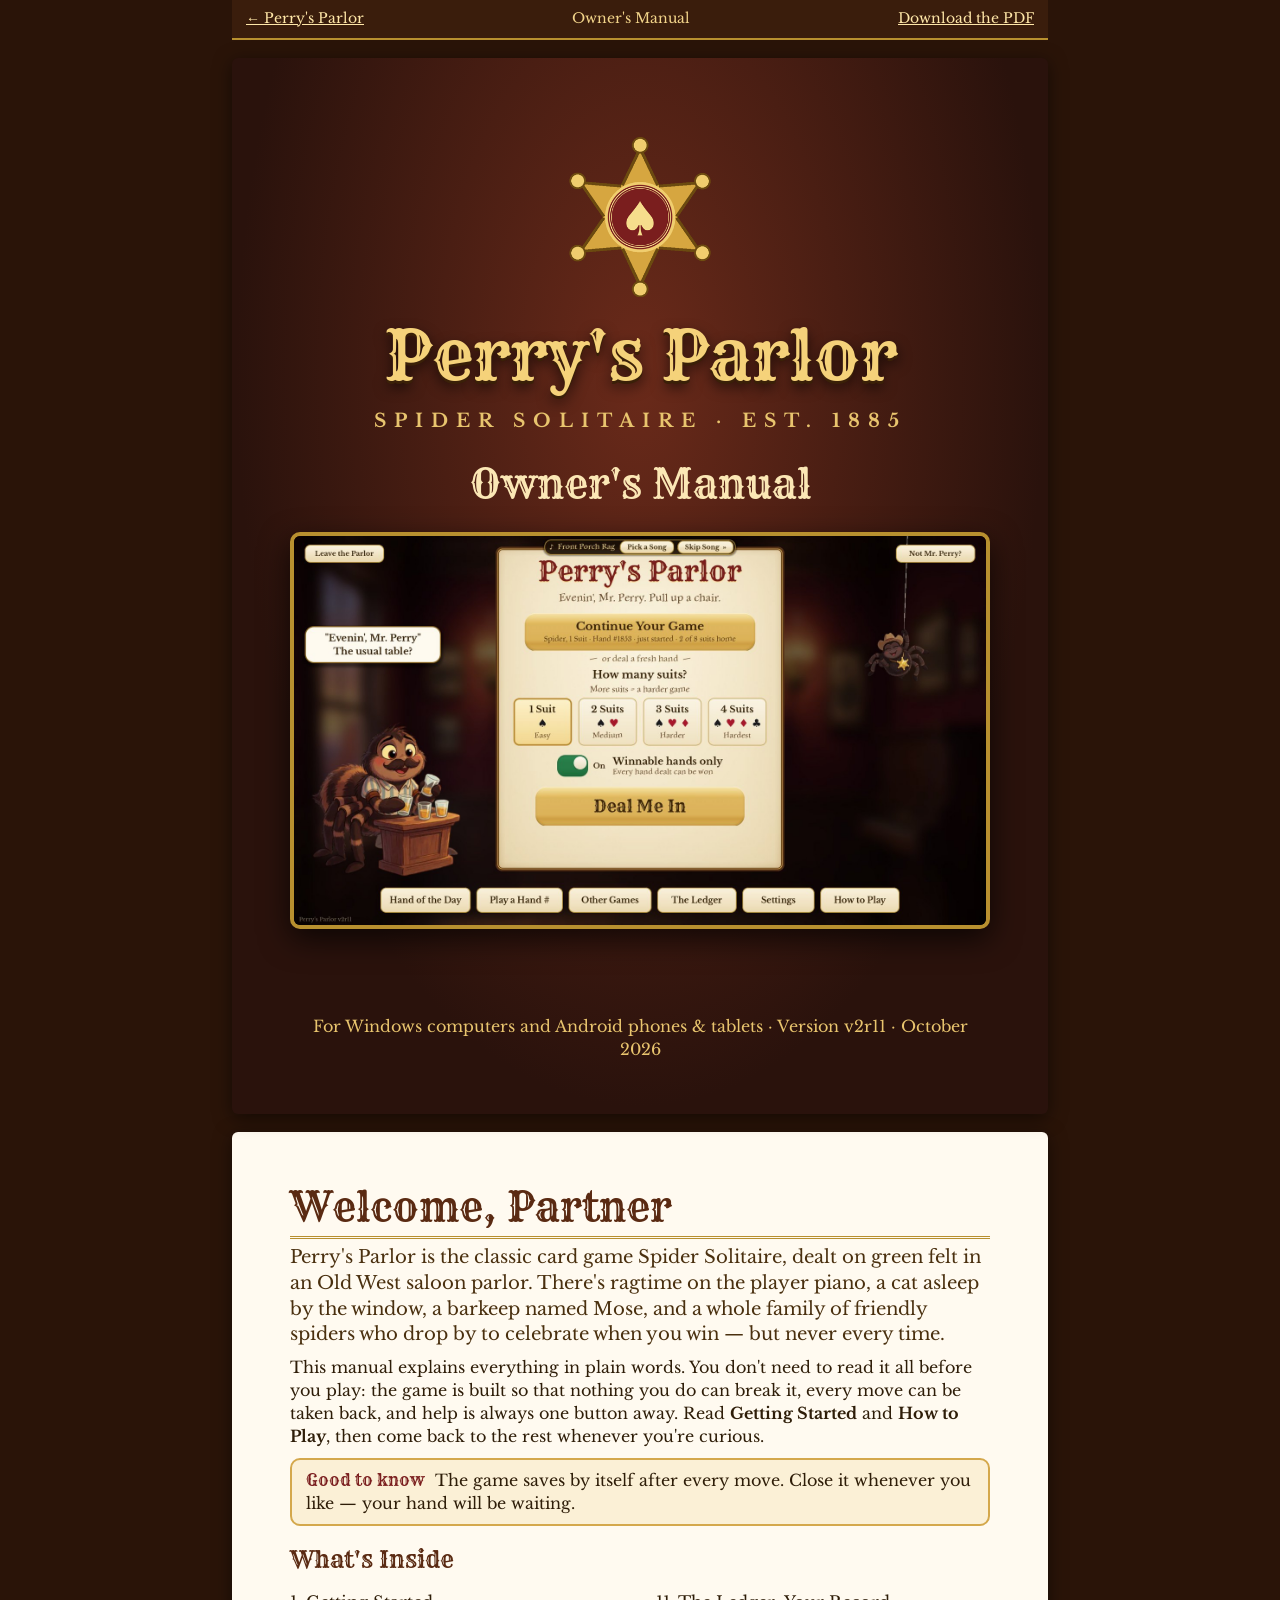
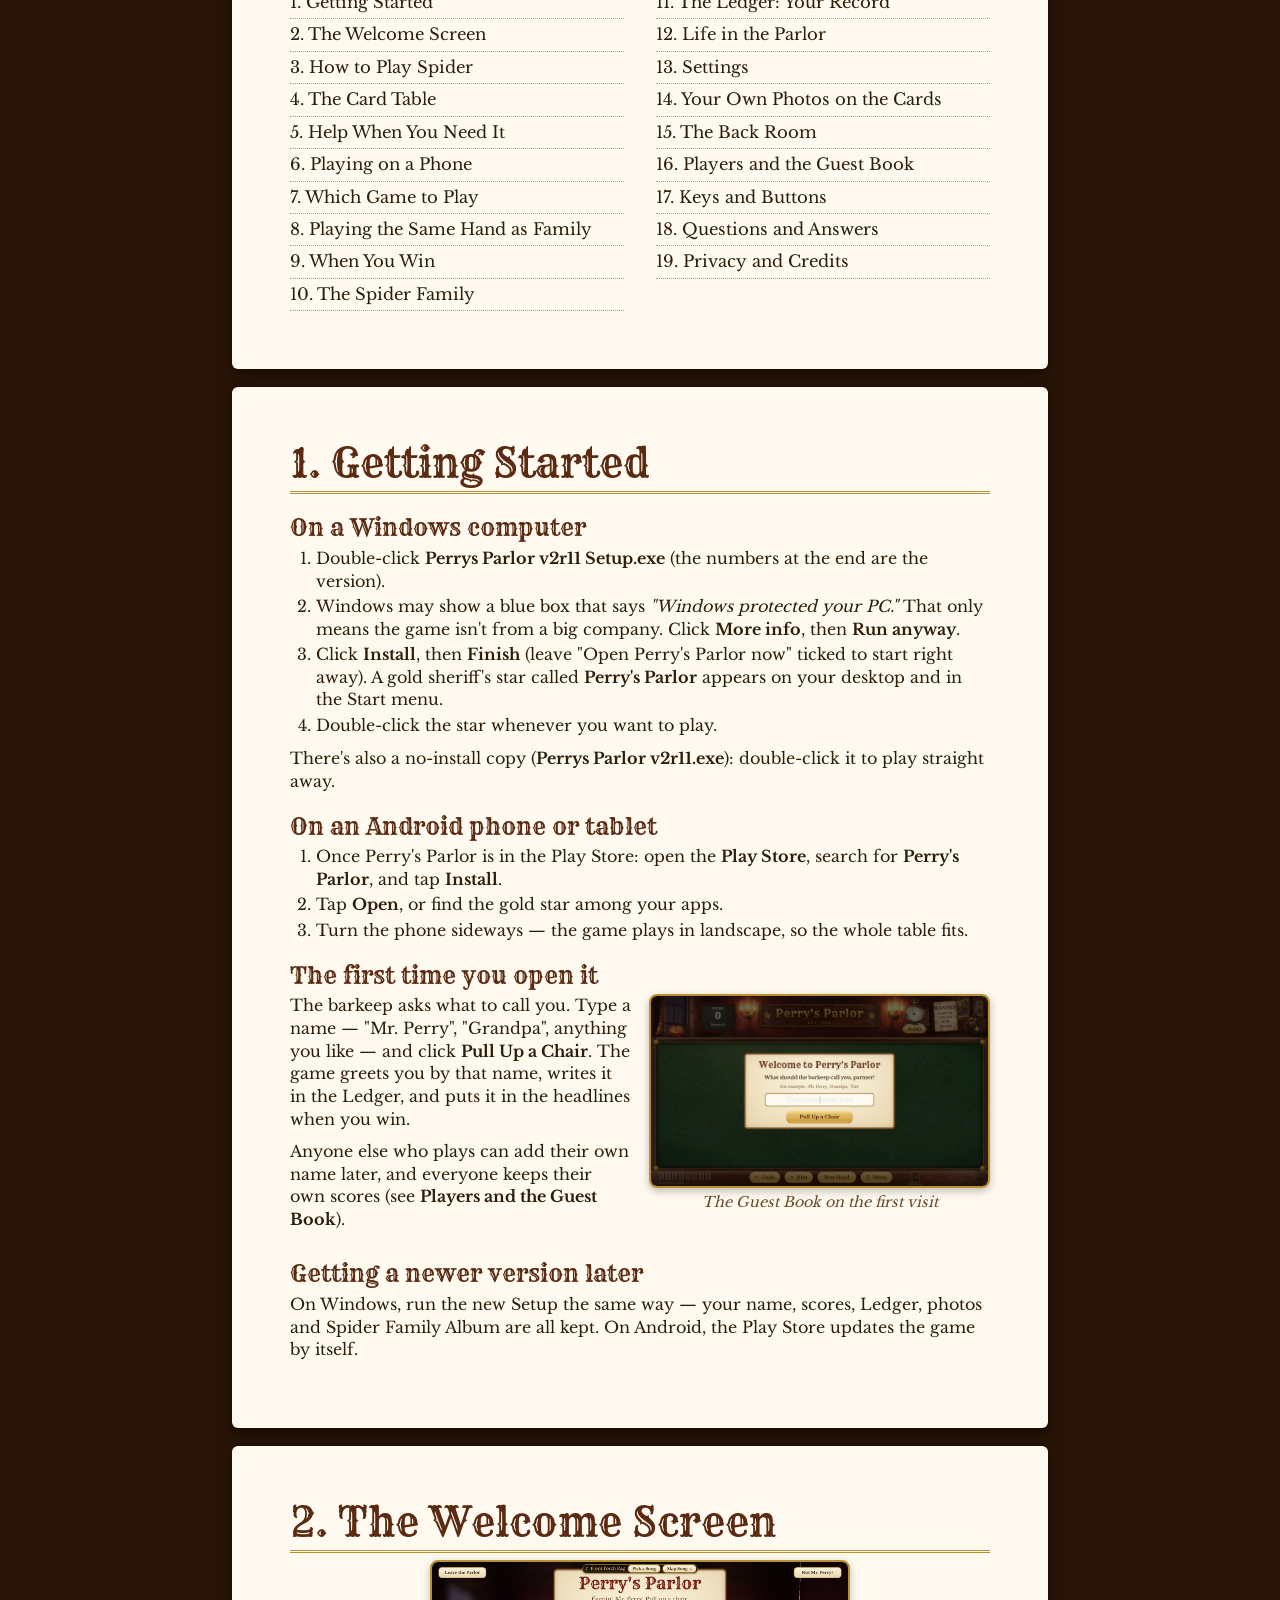
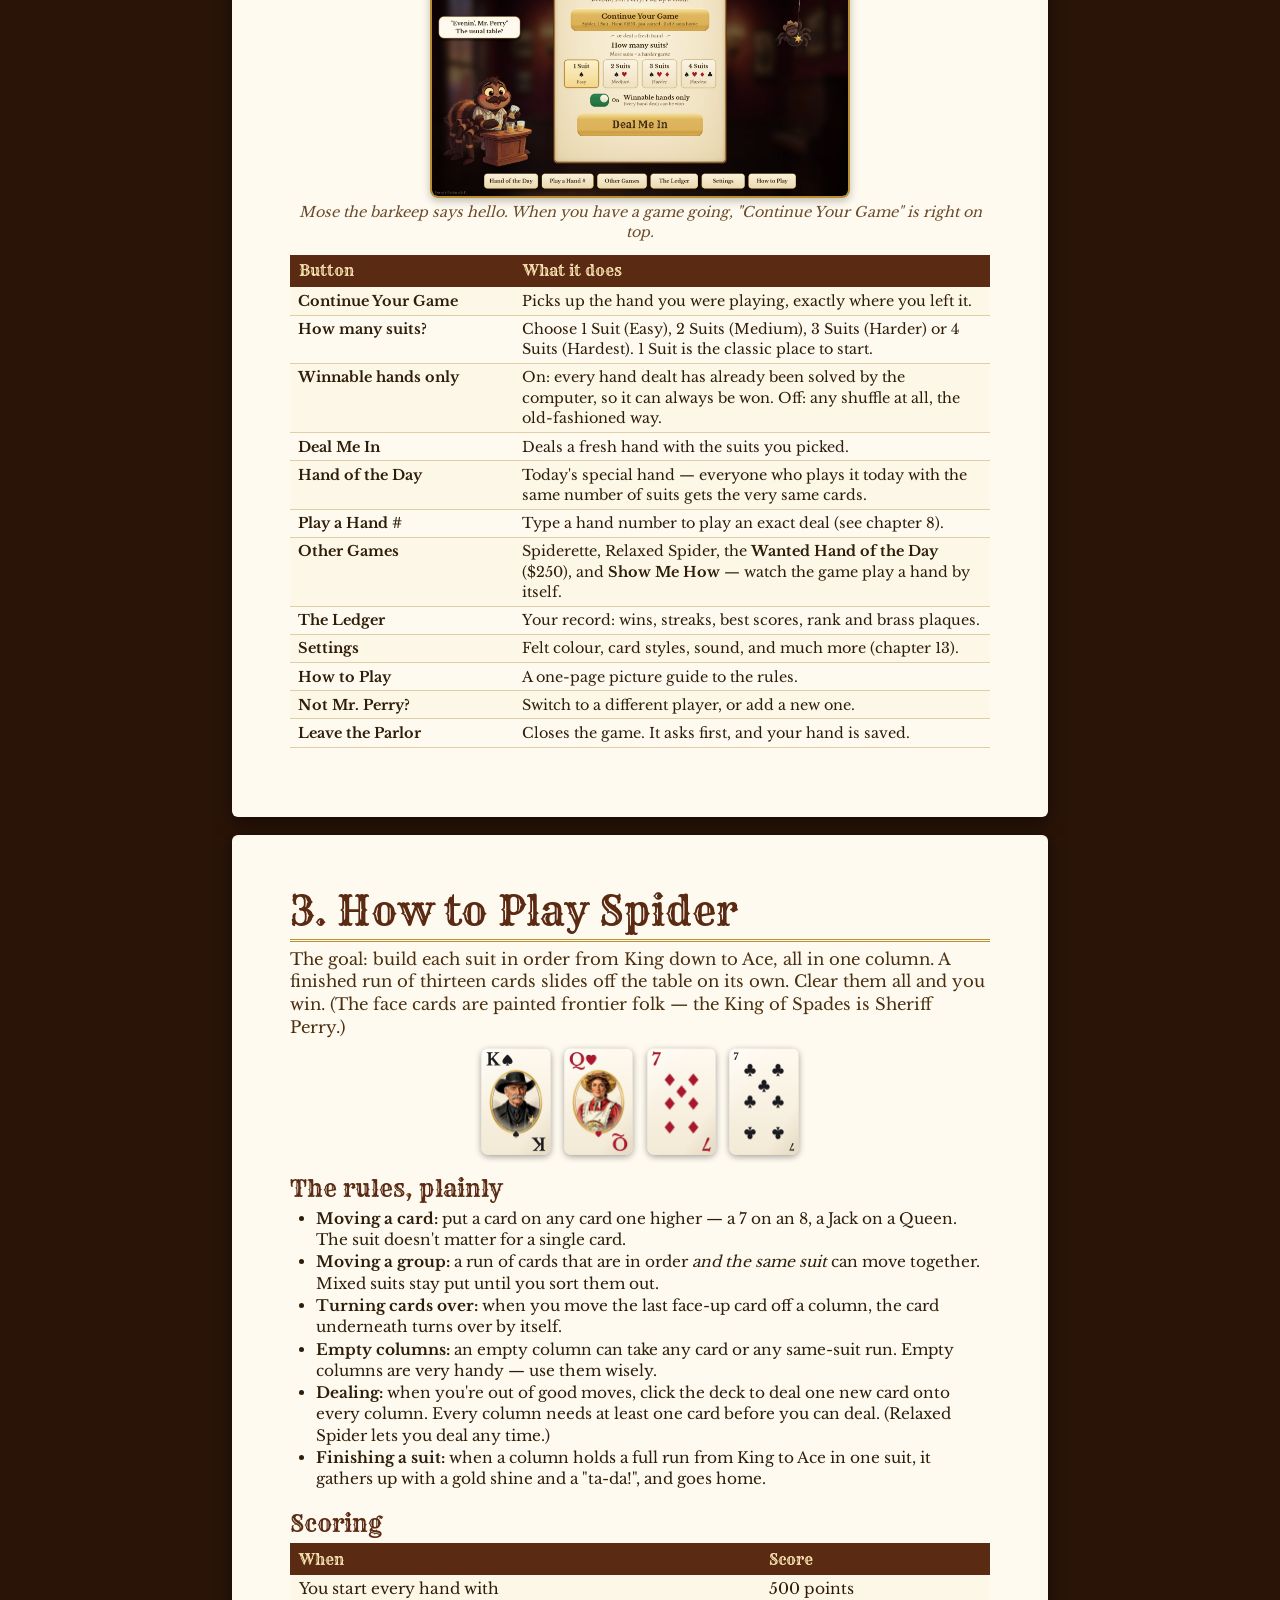
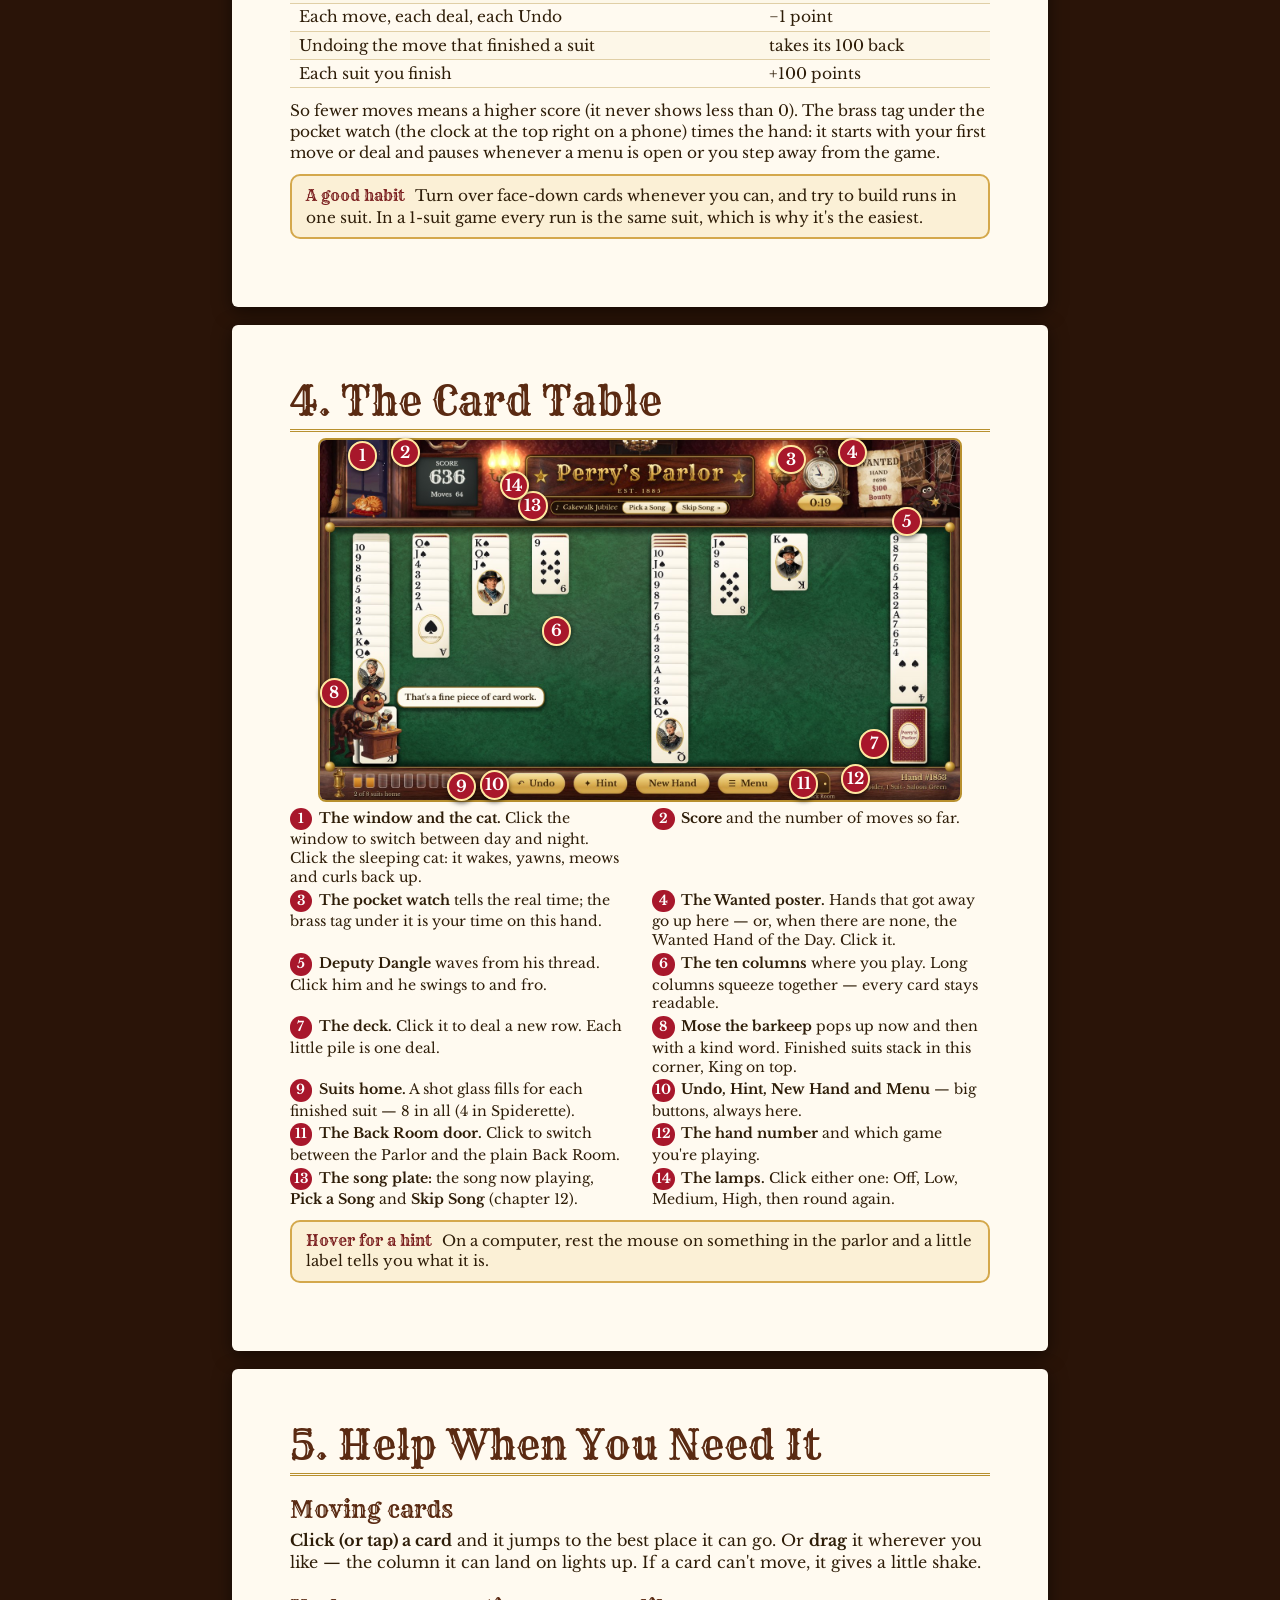
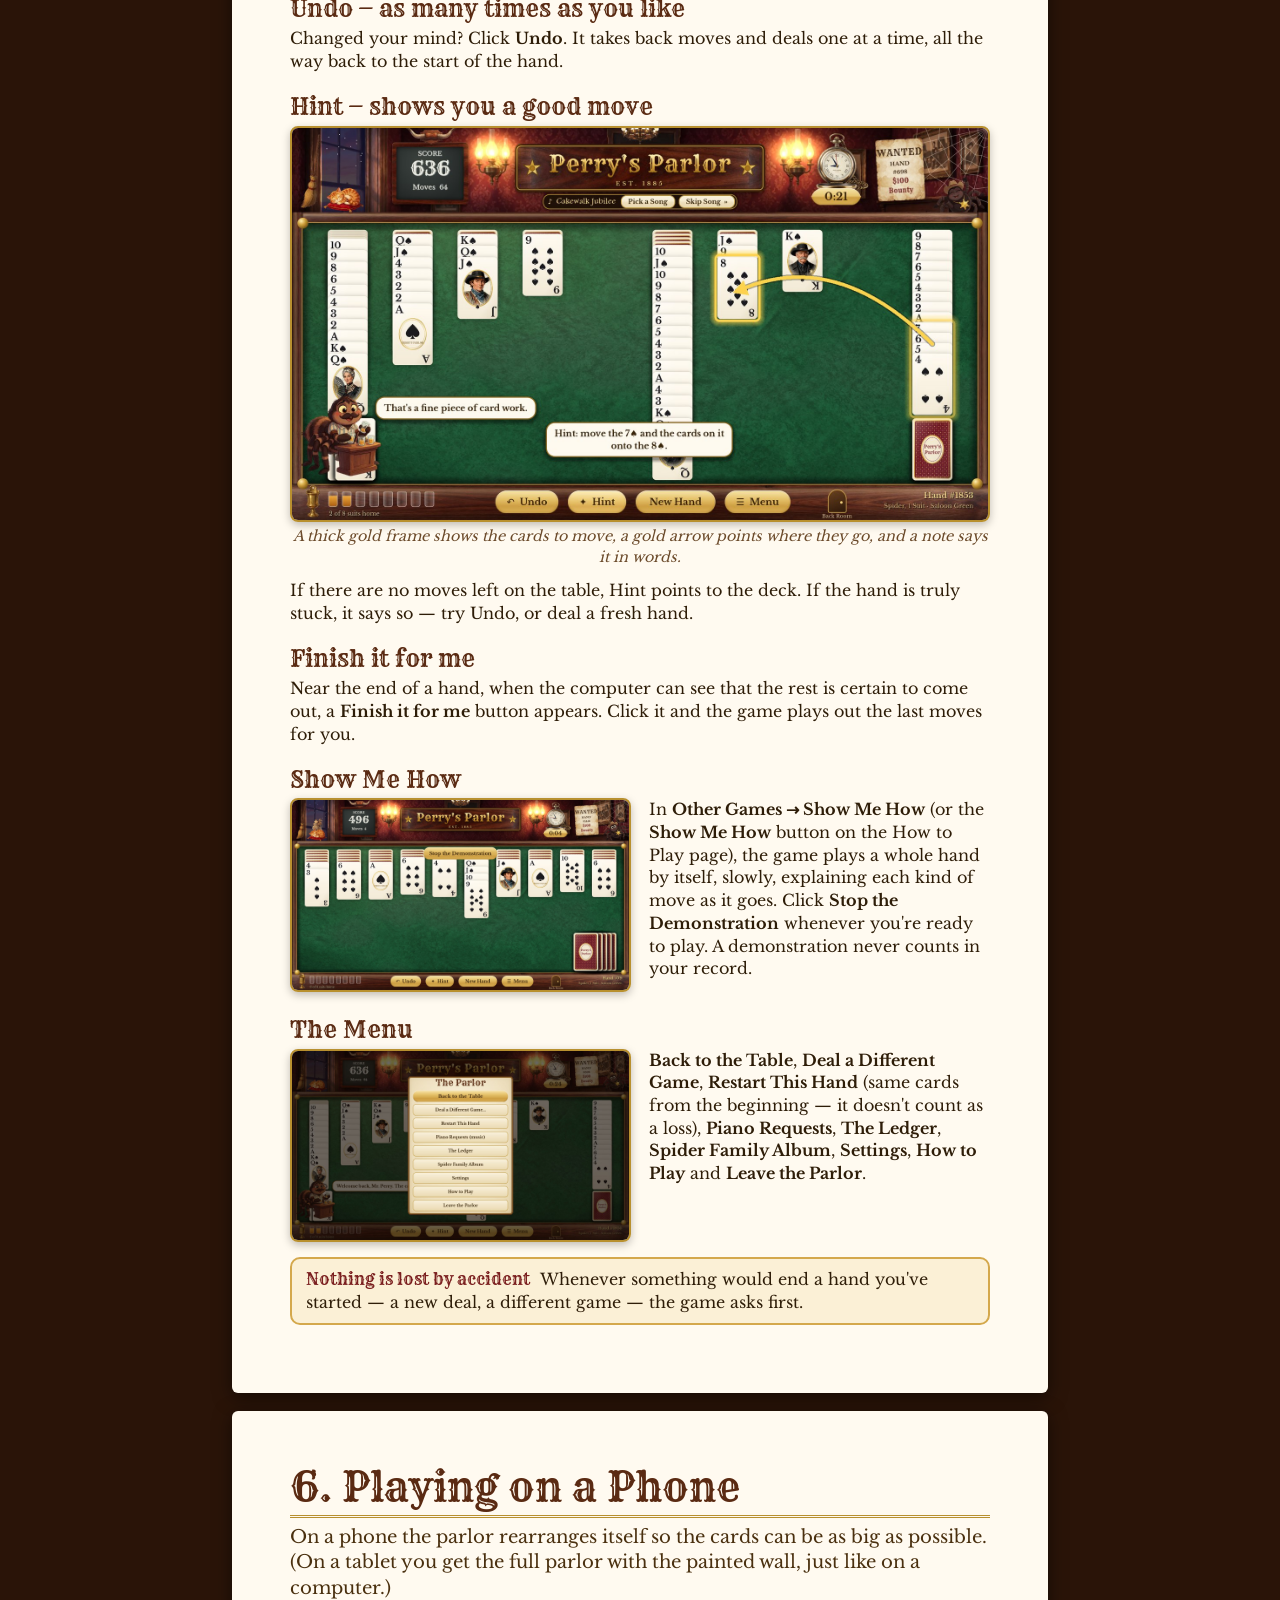
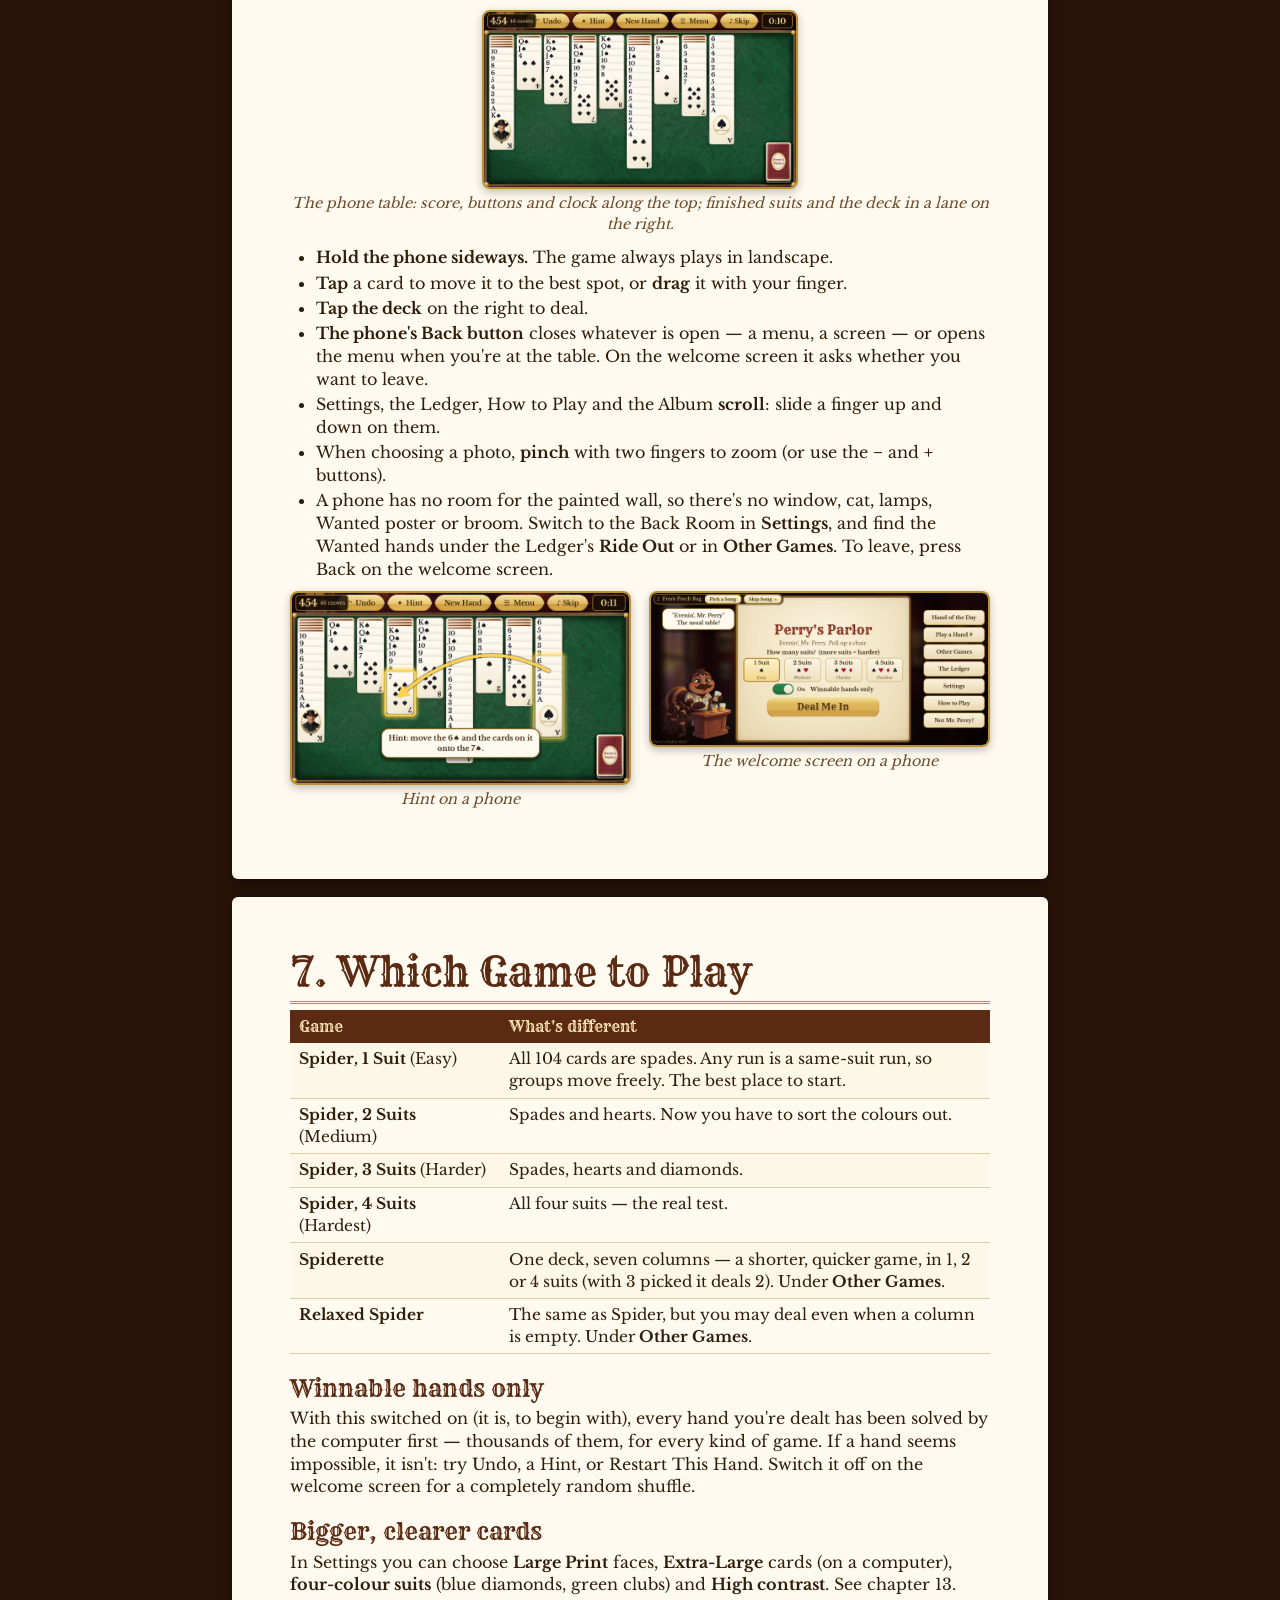
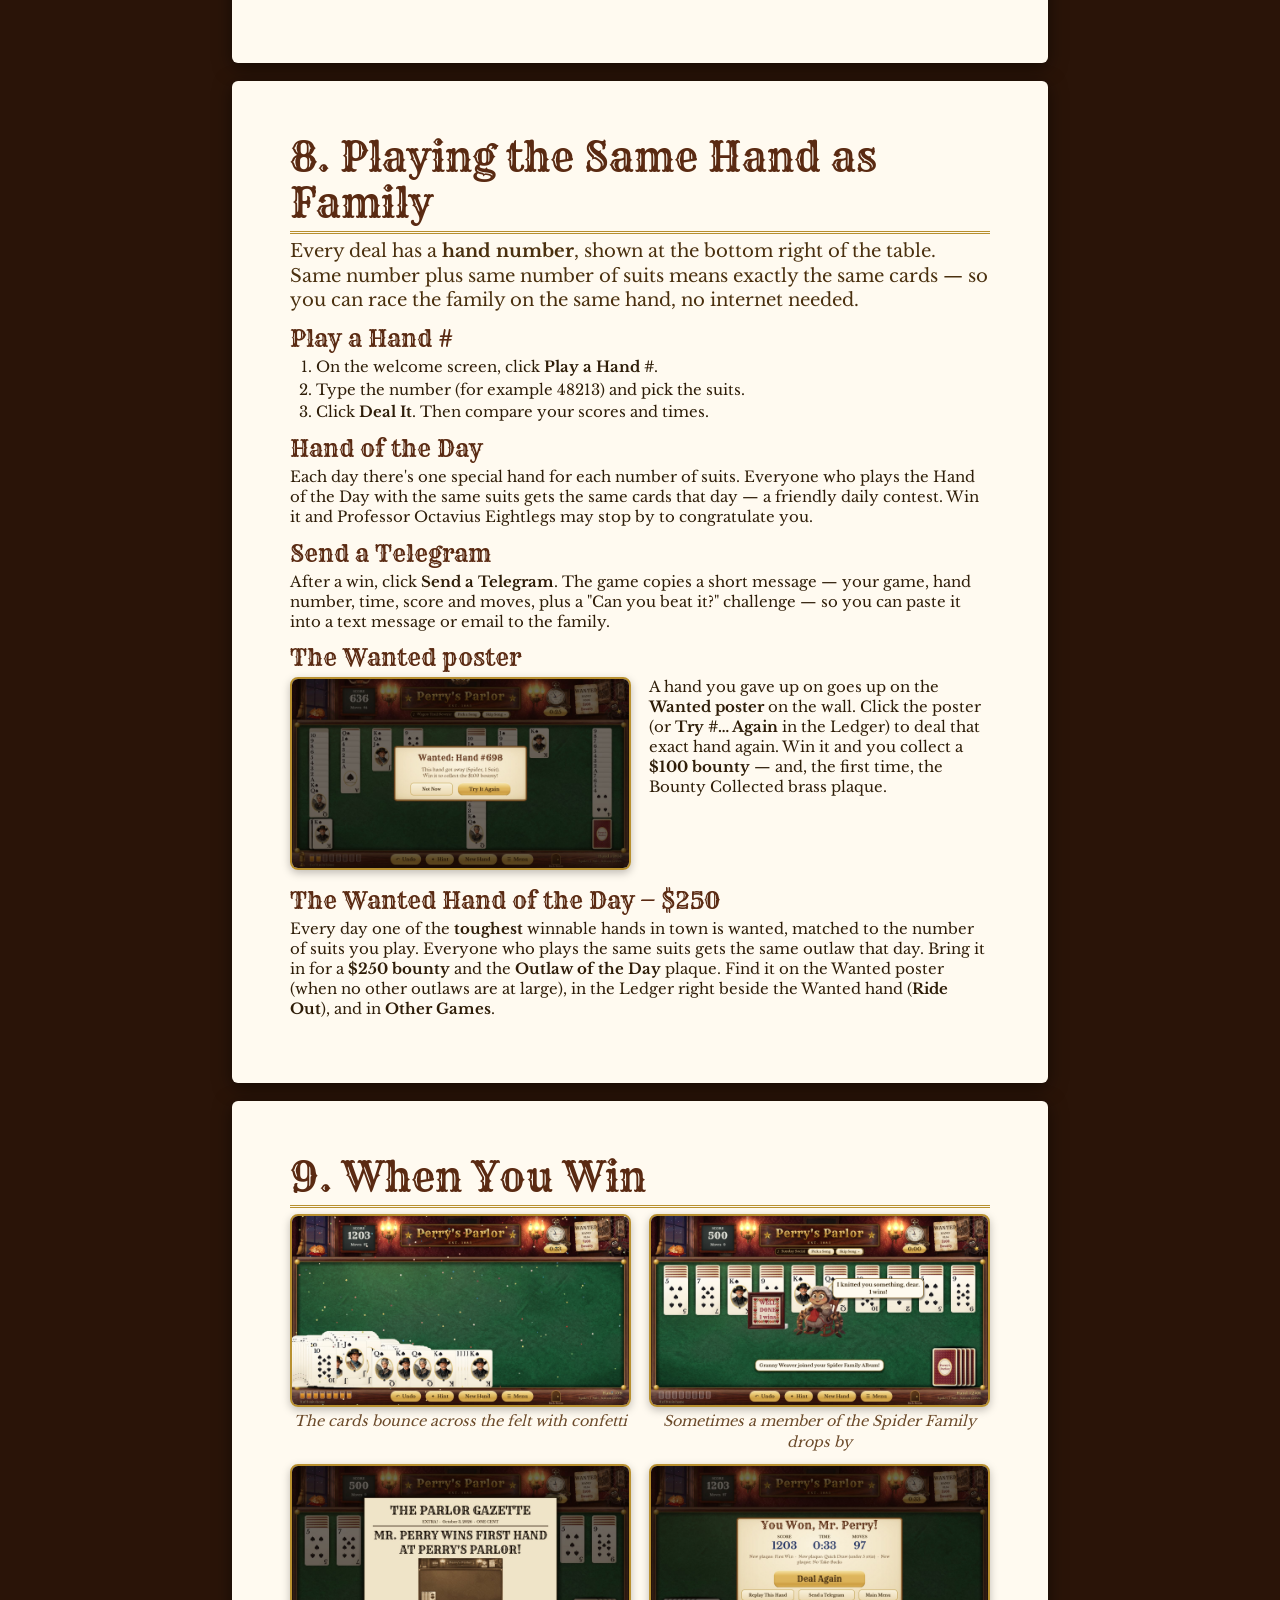
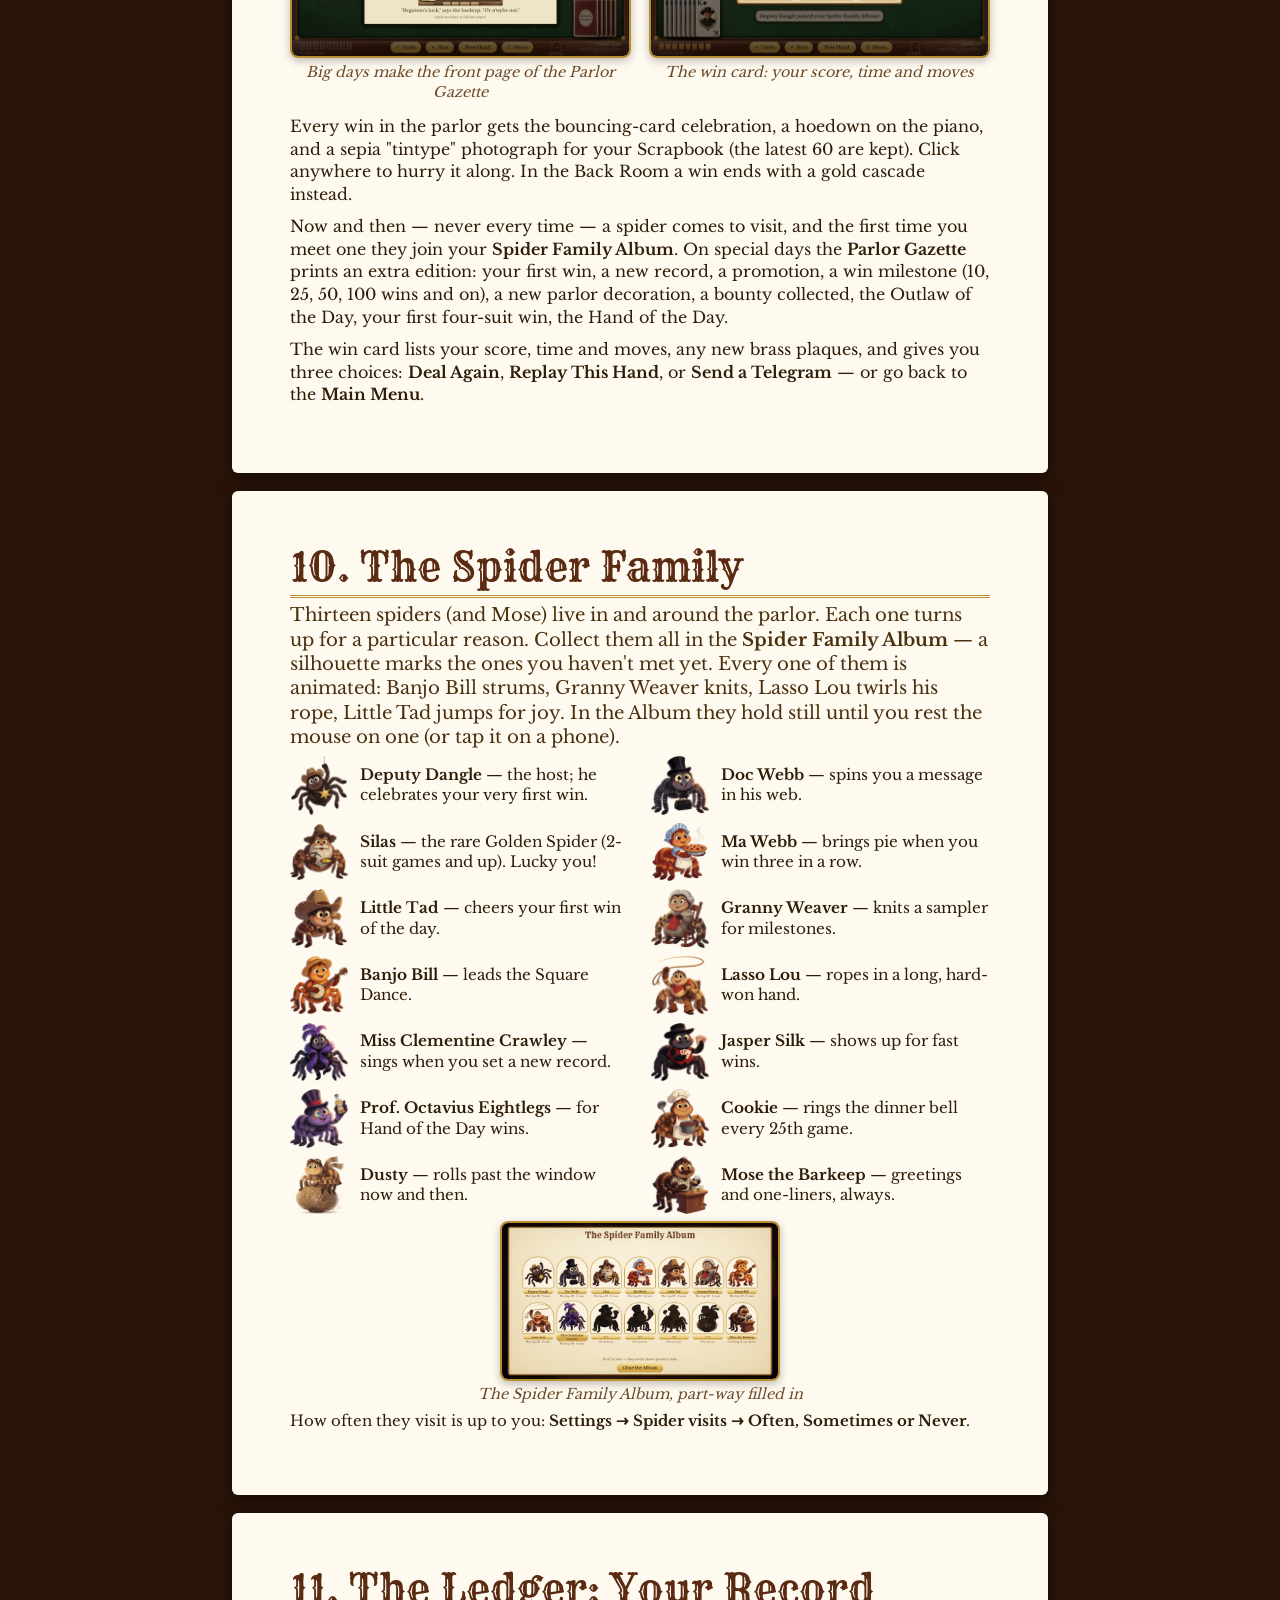
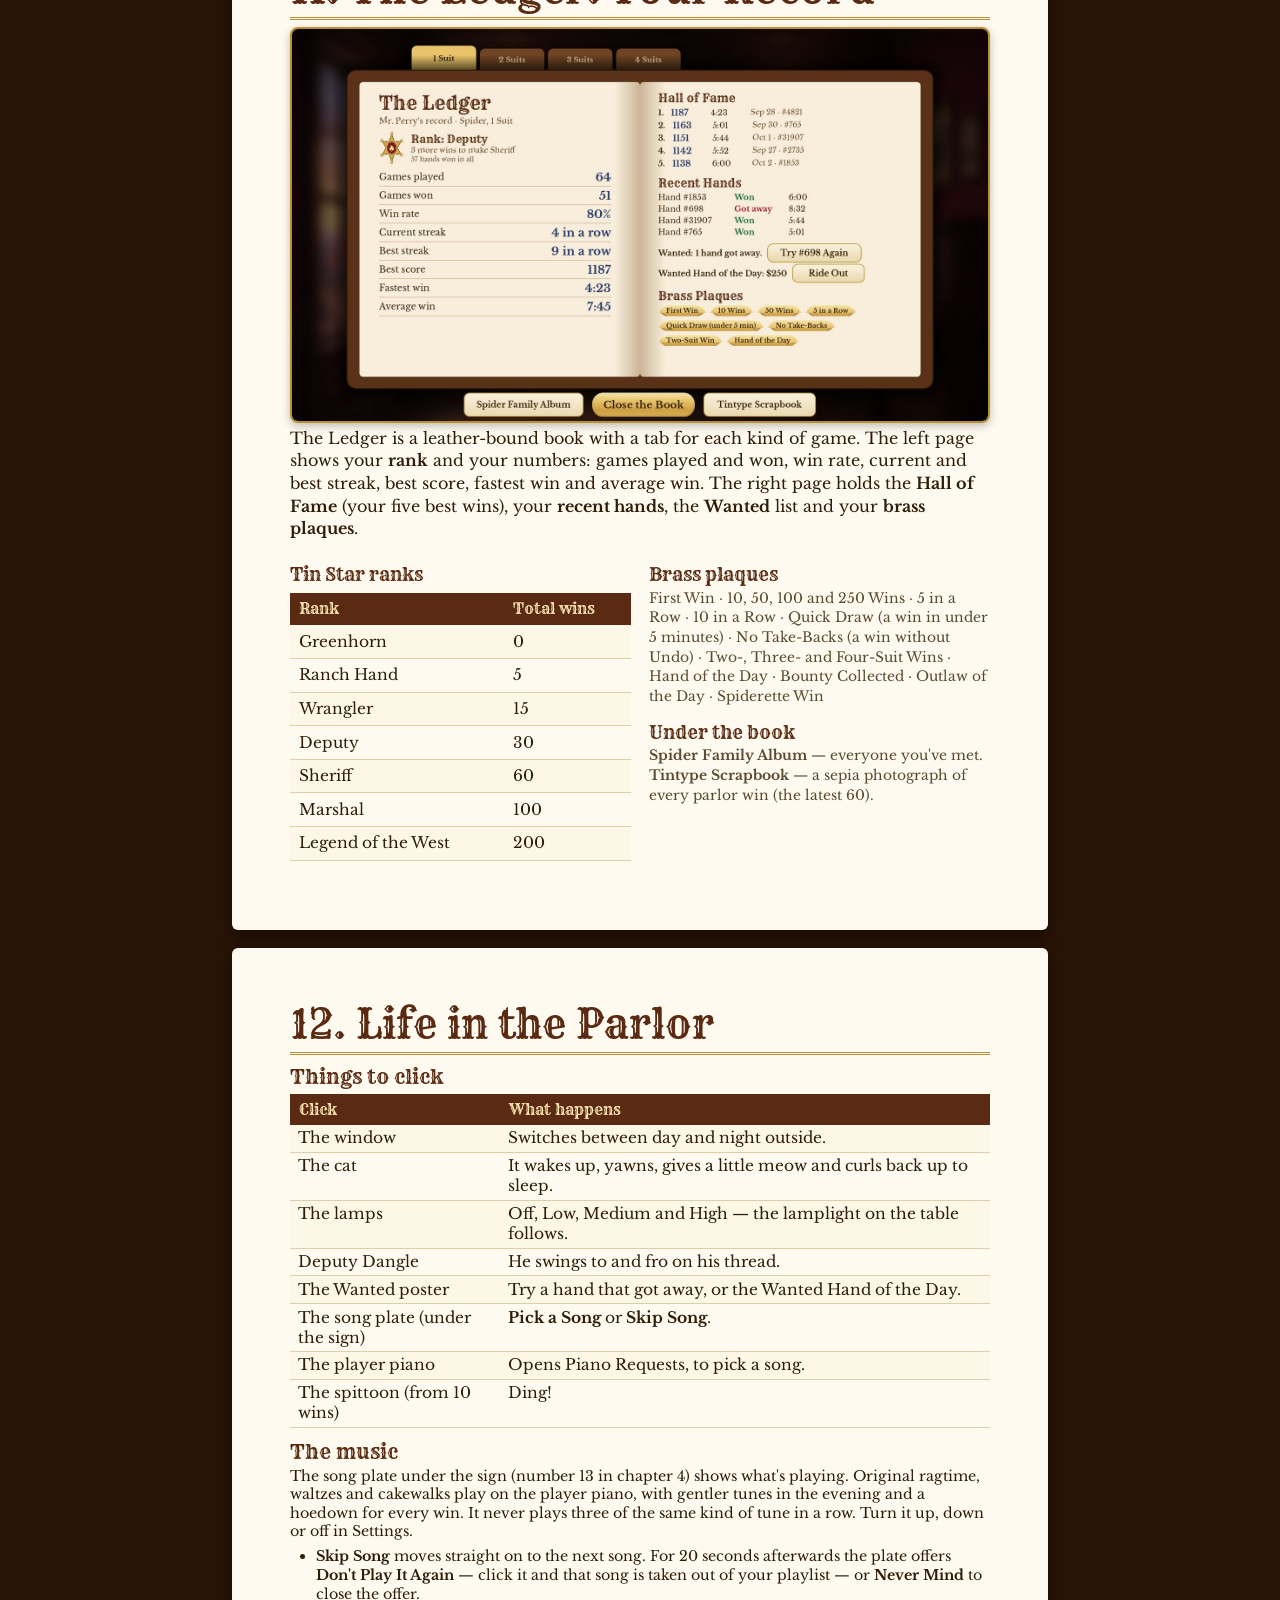
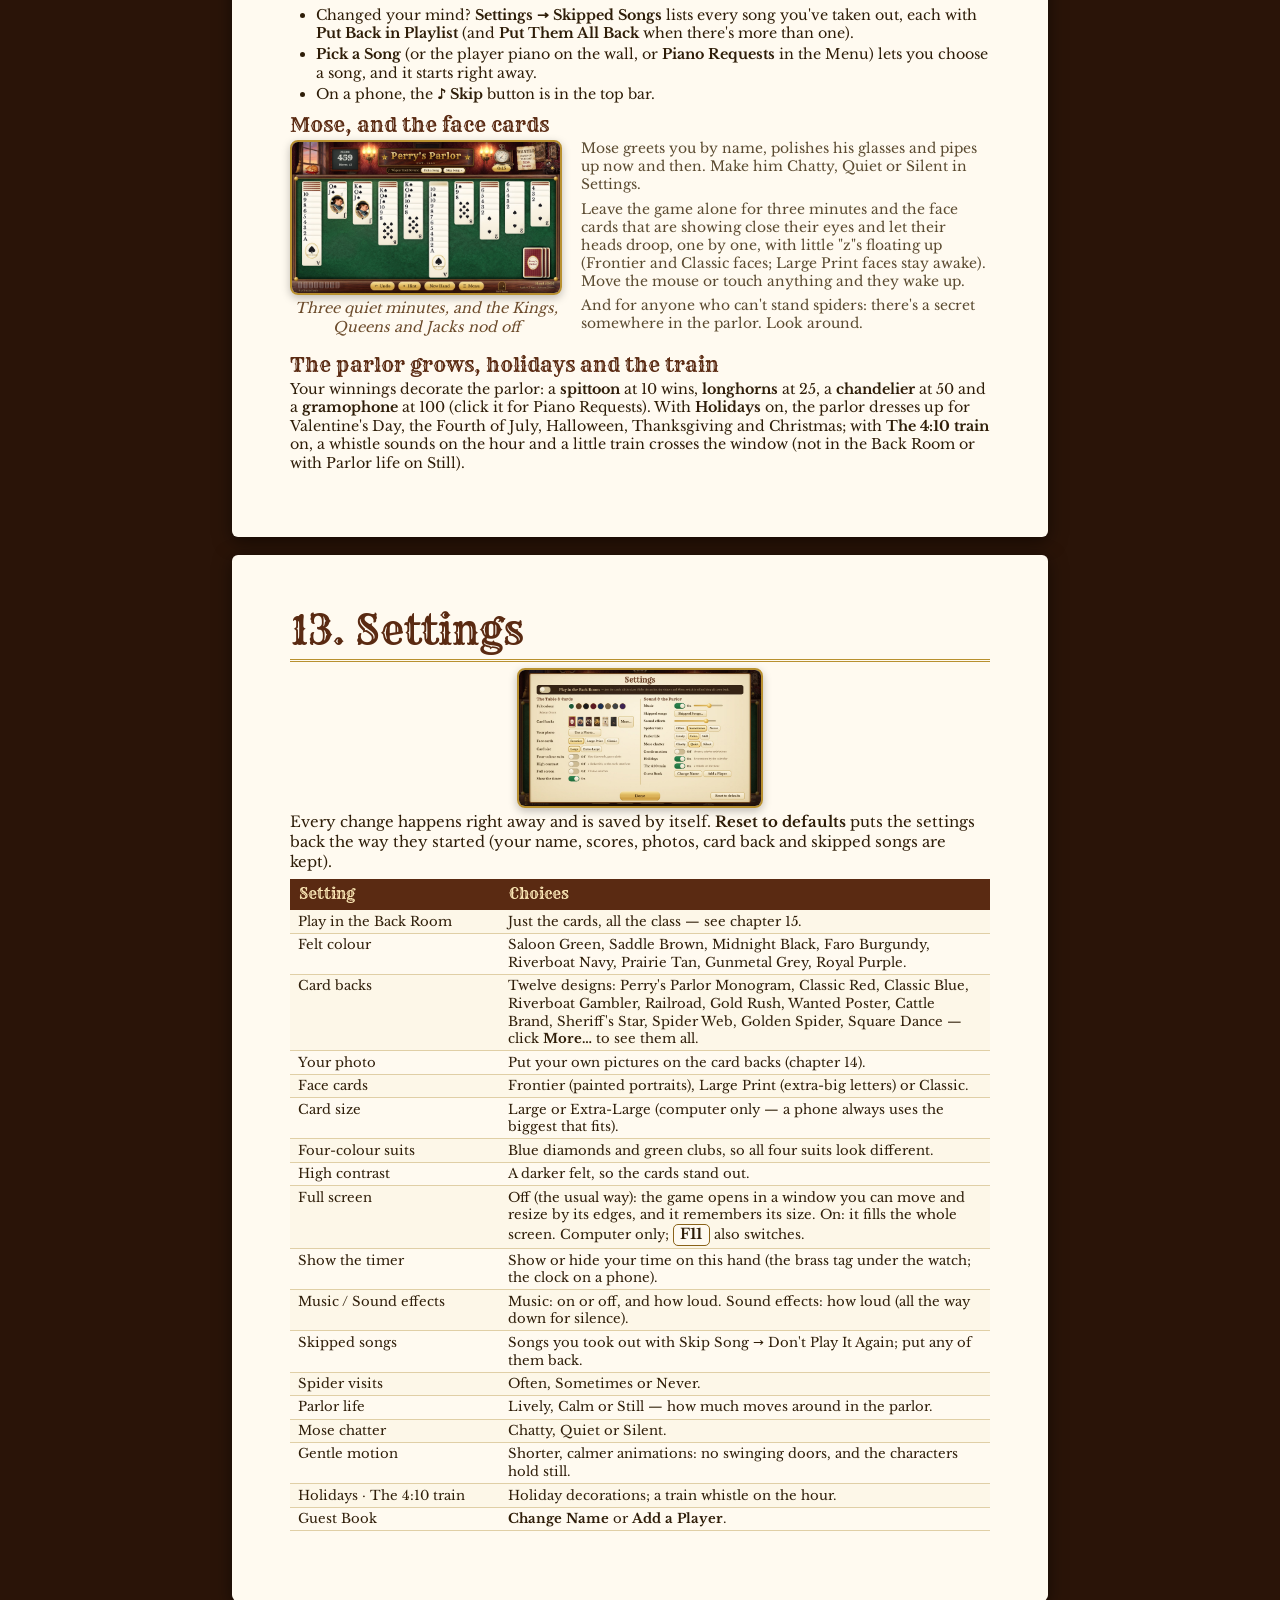
==== manual/index.html @ ef3f66df "Owner's Manual online (HTML + PDF), current screenshots, spade star badge; privacy policy corrected " ====
<!doctype html>
<html lang="en"><head><meta name="viewport" content="width=device-width, initial-scale=1"><meta charset="utf-8"><title>Perry's Parlor — Owner's Manual</title>
<style>
@font-face{font-family:Rye;src:url(../assets/Rye-Regular.ttf)}
@font-face{font-family:Libre;src:url(../assets/LibreBaskerville.ttf)}
@font-face{font-family:DejaVu;src:url(../assets/DejaVuSans.ttf)}
@page{size:Letter;margin:0.55in 0.6in 0.6in}
@page :first{margin:0}
*{box-sizing:border-box}
html{-webkit-print-color-adjust:exact;print-color-adjust:exact}
body{margin:0;font:12pt/1.42 Libre,DejaVu,Georgia,serif;color:#2e1d08}
h1,h2,h3{font-family:Rye,serif;font-weight:400;color:#5a2a12;line-height:1.15}
h1{font-size:30pt;margin:0 0 4pt;border-bottom:3px double #b8902f;padding-bottom:4pt}
h2{font-size:17pt;margin:16pt 0 4pt}
h3{font-size:13.5pt;margin:12pt 0 2pt}
p{margin:0 0 7pt}
.chapter{break-before:page}
.lead{font-size:13.6pt;color:#4a300f}
img.shot.w80{width:80%}img.shot.w75{width:75%}img.shot.w70{width:70%}img.shot.w55{width:55%}img.shot.w40{width:40%}img.shot.w35{width:35%}.tight{font-size:11.2pt;line-height:1.34}.tight p{margin-bottom:5pt}.tight h2{margin-top:10pt}.tight td{padding:2.5pt 6pt}.tight .legend{font-size:10.6pt}img.shot.w60{width:60%}img.shot.w50{width:50%}img.shot.w45{width:45%}
img.shot{display:block;margin-left:auto!important;margin-right:auto!important;width:100%;border-radius:8px;border:2px solid #b8902f;box-shadow:0 3px 8px rgba(0,0,0,.25);margin:5pt 0 3pt}
.cap{font-style:italic;color:#6b4a2a;font-size:10.8pt;margin:0 0 9pt;text-align:center}
.two{display:grid;grid-template-columns:1fr 1fr;gap:14pt}
.two img.shot{margin-top:0}
.tip{background:#fbf0d6;border:2px solid #d4a84c;border-radius:10px;padding:7pt 11pt;margin:8pt 0;break-inside:avoid}
.tip b:first-child{font-family:Rye;font-weight:400;color:#7a1e1e;margin-right:4pt}
table{width:100%;border-collapse:collapse;margin:5pt 0 9pt;font-size:11.6pt;break-inside:auto}
th{background:#5a2a12;color:#fbe7b5;font-family:Rye;font-weight:400;text-align:left;padding:4pt 7pt}
td{padding:4pt 7pt;border-bottom:1px solid #e0cfa6;vertical-align:top}
tr{break-inside:avoid}
tr:nth-child(even) td{background:#fdf7e8}
ol,ul{margin:2pt 0 8pt;padding-left:20pt}
li{margin:2pt 0}
.key{display:inline-block;border:1.5px solid #8a6218;border-radius:5px;padding:0 5pt;background:#fffaf0;font-weight:700;font-size:11pt}
.diagram{position:relative;margin:6pt 0}
.diagram img{width:100%;display:block;border-radius:8px;border:2px solid #b8902f}
.n{position:absolute;width:22pt;height:22pt;margin:-11pt 0 0 -11pt;border-radius:50%;background:#a8172b;color:#fff;border:2.5px solid #ffe7a0;
   font:700 12pt/18pt Libre;text-align:center;box-shadow:0 2px 5px rgba(0,0,0,.6)}
.legend{display:grid;grid-template-columns:1fr 1fr;gap:2pt 18pt;font-size:11.4pt}
.legend div{break-inside:avoid}
.legend b.num{display:inline-block;width:17pt;height:17pt;border-radius:50%;background:#a8172b;color:#fff;text-align:center;font-size:10pt;line-height:17pt;margin-right:5pt}
.family{display:grid;grid-template-columns:repeat(2,1fr);gap:6pt 16pt}
.family div{display:flex;align-items:center;gap:9pt;break-inside:avoid;font-size:11.4pt}
.family img{width:44pt;height:44pt;object-fit:contain;flex:none}
.cards{display:flex;gap:10pt;justify-content:center;margin:6pt 0}
.cards img{width:52pt;border-radius:6pt;box-shadow:0 2px 6px rgba(0,0,0,.35)}
.toc{columns:2;column-gap:24pt;font-size:12.4pt;margin-top:10pt}
.toc div{break-inside:avoid;padding:3pt 0;border-bottom:1px dotted #c9a24d}
.small{font-size:10.4pt;color:#5a4a30}
/* cover */
.cover{height:11in;width:8.5in;position:relative;overflow:hidden;color:#f5d27a;
  background:#2a120c radial-gradient(ellipse at 50% 30%,#6a2a1a 0%,#2a120c 70%)}
.cover .inner{position:absolute;inset:0.55in 0.6in;text-align:center}
.cover img.badge{width:120pt;margin-top:20pt}
.cover h1{border:0;font-size:52pt;color:#f5d27a;margin:10pt 0 0;text-shadow:0 3px 0 #3a2008,0 6px 14px rgba(0,0,0,.7)}
.cover .sub{font:700 14pt Libre;letter-spacing:6pt;color:#e8c46e;margin-top:6pt}
.cover .om{font-family:Rye;font-size:30pt;color:#fbe7b5;margin:18pt 0 14pt}
.cover img.hero{width:100%;border:4px solid #b8902f;border-radius:10px;box-shadow:0 10px 30px rgba(0,0,0,.7)}
.cover .foot{position:absolute;bottom:0;left:0;right:0;font-size:12pt;color:#e8c46e}

@media screen{
 html{background:#2a1408}
 body{max-width:8.5in;margin:0 auto;padding:0 0 30px}
 body>section,body>div.cover{background:#fffaf0;margin:18px 0;padding:0.55in 0.6in 0.6in;border-radius:6px;box-shadow:0 4px 18px rgba(0,0,0,.5)}
 .webbar{position:sticky;top:0;z-index:9;background:#3a1d0c;color:#f2d48a;font:14px/1.4 Libre,Georgia,serif;padding:9px 14px;
   display:flex;gap:18px;align-items:center;justify-content:space-between;border-bottom:2px solid #b8902f}
 .webbar a{color:#ffe7a8}
}
@media screen and (max-width:700px){ body>section{padding:18px 14px} .two{grid-template-columns:1fr!important} }
@media print{ .webbar{display:none} }
</style></head>
<body><div class="webbar"><span><a href="../index.html">← Perry's Parlor</a></span><span>Owner's Manual</span><span><a href="Perrys-Parlor-Owners-Manual.pdf">Download the PDF</a></span></div>

<!-- ======================= COVER ======================= -->
<section class="cover"><div class="inner">
  <img class="badge" src="img/star.png">
  <h1>Perry's Parlor</h1>
  <div class="sub">SPIDER SOLITAIRE · EST. 1885</div>
  <div class="om">Owner's Manual</div>
  <img class="hero" src="img/welcome.jpg">
  <div class="foot">For Windows computers and Android phones &amp; tablets · Version v2r11 · October 2026</div>
</div></section>

<!-- ======================= WELCOME ======================= -->
<section class="chapter">
<h1>Welcome, Partner</h1>
<p class="lead">Perry's Parlor is the classic card game Spider Solitaire, dealt on green felt in an Old West saloon parlor.
There's ragtime on the player piano, a cat asleep by the window, a barkeep named Mose, and a whole family of friendly spiders
who drop by to celebrate when you win — but never every time.</p>
<p>This manual explains everything in plain words. You don't need to read it all before you play: the game is built so that
nothing you do can break it, every move can be taken back, and help is always one button away.
Read <b>Getting Started</b> and <b>How to Play</b>, then come back to the rest whenever you're curious.</p>
<div class="tip"><b>Good to know</b> The game saves by itself after every move. Close it whenever you like — your hand will be waiting.</div>
<h2>What's Inside</h2>
<div class="toc">
<div>1. Getting Started</div><div>2. The Welcome Screen</div><div>3. How to Play Spider</div><div>4. The Card Table</div>
<div>5. Help When You Need It</div><div>6. Playing on a Phone</div><div>7. Which Game to Play</div><div>8. Playing the Same Hand as Family</div>
<div>9. When You Win</div><div>10. The Spider Family</div><div>11. The Ledger: Your Record</div><div>12. Life in the Parlor</div>
<div>13. Settings</div><div>14. Your Own Photos on the Cards</div><div>15. The Back Room</div><div>16. Players and the Guest Book</div>
<div>17. Keys and Buttons</div><div>18. Questions and Answers</div><div>19. Privacy and Credits</div>
</div>
</section>

<!-- ======================= 1 GETTING STARTED ======================= -->
<section class="chapter">
<h1>1. Getting Started</h1>
<h2>On a Windows computer</h2>
<ol>
<li>Double-click <b>Perrys Parlor v2r11 Setup.exe</b> (the numbers at the end are the version).</li>
<li>Windows may show a blue box that says <i>"Windows protected your PC."</i> That only means the game isn't from a big company.
Click <b>More info</b>, then <b>Run anyway</b>.</li>
<li>Click <b>Install</b>, then <b>Finish</b> (leave "Open Perry's Parlor now" ticked to start right away). A gold sheriff's star called <b>Perry's Parlor</b> appears on your desktop and in the Start menu.</li>
<li>Double-click the star whenever you want to play.</li>
</ol>
<p>There's also a no-install copy (<b>Perrys Parlor v2r11.exe</b>): double-click it to play straight away.</p>
<h2>On an Android phone or tablet</h2>
<ol>
<li>Once Perry's Parlor is in the Play Store: open the <b>Play Store</b>, search for <b>Perry's Parlor</b>, and tap <b>Install</b>.</li>
<li>Tap <b>Open</b>, or find the gold star among your apps.</li>
<li>Turn the phone sideways — the game plays in landscape, so the whole table fits.</li>
</ol>
<h2>The first time you open it</h2>
<div class="two"><div>
<p>The barkeep asks what to call you. Type a name — "Mr. Perry", "Grandpa", anything you like — and click
<b>Pull Up a Chair</b>. The game greets you by that name, writes it in the Ledger, and puts it in the headlines when you win.</p>
<p>Anyone else who plays can add their own name later, and everyone keeps their own scores (see <b>Players and the Guest Book</b>).</p>
</div><div><img class="shot" src="img/guest.jpg"><p class="cap">The Guest Book on the first visit</p></div></div>
<h2>Getting a newer version later</h2>
<p>On Windows, run the new Setup the same way — your name, scores, Ledger, photos and Spider Family Album are all kept.
On Android, the Play Store updates the game by itself.</p>
</section>

<!-- ======================= 2 WELCOME SCREEN ======================= -->
<section class="chapter">
<h1>2. The Welcome Screen</h1>
<style>#wtab td{font-size:10.8pt;padding:2.5pt 6pt}</style>
<img class="shot w60" src="img/welcome.jpg"><p class="cap">Mose the barkeep says hello. When you have a game going, "Continue Your Game" is right on top.</p>
<table id="wtab">
<tr><th style="width:32%">Button</th><th>What it does</th></tr>
<tr><td><b>Continue Your Game</b></td><td>Picks up the hand you were playing, exactly where you left it.</td></tr>
<tr><td><b>How many suits?</b></td><td>Choose 1 Suit (Easy), 2 Suits (Medium), 3 Suits (Harder) or 4 Suits (Hardest). 1 Suit is the classic place to start.</td></tr>
<tr><td><b>Winnable hands only</b></td><td>On: every hand dealt has already been solved by the computer, so it can always be won. Off: any shuffle at all, the old-fashioned way.</td></tr>
<tr><td><b>Deal Me In</b></td><td>Deals a fresh hand with the suits you picked.</td></tr>
<tr><td><b>Hand of the Day</b></td><td>Today's special hand — everyone who plays it today with the same number of suits gets the very same cards.</td></tr>
<tr><td><b>Play a Hand #</b></td><td>Type a hand number to play an exact deal (see chapter 8).</td></tr>
<tr><td><b>Other Games</b></td><td>Spiderette, Relaxed Spider, the <b>Wanted Hand of the Day</b> ($250), and <b>Show Me How</b> — watch the game play a hand by itself.</td></tr>
<tr><td><b>The Ledger</b></td><td>Your record: wins, streaks, best scores, rank and brass plaques.</td></tr>
<tr><td><b>Settings</b></td><td>Felt colour, card styles, sound, and much more (chapter 13).</td></tr>
<tr><td><b>How to Play</b></td><td>A one-page picture guide to the rules.</td></tr>
<tr><td><b>Not Mr. Perry?</b></td><td>Switch to a different player, or add a new one.</td></tr>
<tr><td><b>Leave the Parlor</b></td><td>Closes the game. It asks first, and your hand is saved.</td></tr>
</table>
</section>

<!-- ======================= 3 HOW TO PLAY ======================= -->
<section class="chapter">
<h1>3. How to Play Spider</h1>
<style>#howto{font-size:11.5pt;line-height:1.38} #howto li{margin:1pt 0} #howto td{padding:2.2pt 7pt} #howto .lead{font-size:12.4pt}</style><div id="howto">
<p class="lead">The goal: build each suit in order from King down to Ace, all in one column. A finished run of thirteen
cards slides off the table on its own. Clear them all and you win. (The face cards are painted frontier folk — the King of Spades is Sheriff Perry.)</p>
<div class="cards"><img src="img/frontier_two_S13.png"><img src="img/frontier_two_H12.png"><img src="img/large_two_D07.png"><img src="img/classic_two_C07.png"></div>

<h2>The rules, plainly</h2>
<ul>
<li><b>Moving a card:</b> put a card on any card one higher — a 7 on an 8, a Jack on a Queen. The suit doesn't matter for a single card.</li>
<li><b>Moving a group:</b> a run of cards that are in order <i>and the same suit</i> can move together. Mixed suits stay put until you sort them out.</li>
<li><b>Turning cards over:</b> when you move the last face-up card off a column, the card underneath turns over by itself.</li>
<li><b>Empty columns:</b> an empty column can take any card or any same-suit run. Empty columns are very handy — use them wisely.</li>
<li><b>Dealing:</b> when you're out of good moves, click the deck to deal one new card onto every column.
Every column needs at least one card before you can deal. (Relaxed Spider lets you deal any time.)</li>
<li><b>Finishing a suit:</b> when a column holds a full run from King to Ace in one suit, it gathers up with a gold shine and a "ta-da!", and goes home.</li>
</ul>
<h2>Scoring</h2>
<table>
<tr><th>When</th><th>Score</th></tr>
<tr><td>You start every hand with</td><td>500 points</td></tr>
<tr><td>Each move, each deal, each Undo</td><td>−1 point</td></tr>
<tr><td>Undoing the move that finished a suit</td><td>takes its 100 back</td></tr>
<tr><td>Each suit you finish</td><td>+100 points</td></tr>
</table>
<p>So fewer moves means a higher score (it never shows less than 0). The brass tag under the pocket watch (the clock at the top right on a
phone) times the hand: it starts with your first move or deal and pauses whenever a menu is open or you step away from the game.</p>
<div class="tip"><b>A good habit</b> Turn over face-down cards whenever you can, and try to build runs in one suit. In a 1-suit game every run is the same suit, which is why it's the easiest.</div>
</div></section>

<!-- ======================= 4 THE CARD TABLE ======================= -->
<section class="chapter tight">
<h1>4. The Card Table</h1>
<div class="diagram" style="width:92%;margin:4pt auto"><img src="img/table.jpg">
<b class="n" style="left:7%;top:5%">1</b>
<b class="n" style="left:13.6%;top:4%">2</b>
<b class="n" style="left:73.4%;top:6%">3</b>
<b class="n" style="left:83%;top:4%">4</b>
<b class="n" style="left:91.4%;top:23%">5</b>
<b class="n" style="left:37%;top:53%">6</b>
<b class="n" style="left:86.3%;top:84%">7</b>
<b class="n" style="left:2.6%;top:70%">8</b>
<b class="n" style="left:22.3%;top:95.6%">9</b>
<b class="n" style="left:27.4%;top:95.3%">10</b>
<b class="n" style="left:75.4%;top:95%">11</b>
<b class="n" style="left:83.4%;top:93.6%">12</b>
<b class="n" style="left:33.4%;top:18.7%">13</b>
<b class="n" style="left:30.5%;top:13%">14</b>
</div>
<div class="legend">
<div><b class="num">1</b><b>The window and the cat.</b> Click the window to switch between day and night. Click the sleeping cat: it wakes, yawns, meows and curls back up.</div>
<div><b class="num">2</b><b>Score</b> and the number of moves so far.</div>
<div><b class="num">3</b><b>The pocket watch</b> tells the real time; the brass tag under it is your time on this hand.</div>
<div><b class="num">4</b><b>The Wanted poster.</b> Hands that got away go up here — or, when there are none, the Wanted Hand of the Day. Click it.</div>
<div><b class="num">5</b><b>Deputy Dangle</b> waves from his thread. Click him and he swings to and fro.</div>
<div><b class="num">6</b><b>The ten columns</b> where you play. Long columns squeeze together — every card stays readable.</div>
<div><b class="num">7</b><b>The deck.</b> Click it to deal a new row. Each little pile is one deal.</div>
<div><b class="num">8</b><b>Mose the barkeep</b> pops up now and then with a kind word. Finished suits stack in this corner, King on top.</div>
<div><b class="num">9</b><b>Suits home.</b> A shot glass fills for each finished suit — 8 in all (4 in Spiderette).</div>
<div><b class="num">10</b><b>Undo, Hint, New Hand and Menu</b> — big buttons, always here.</div>
<div><b class="num">11</b><b>The Back Room door.</b> Click to switch between the Parlor and the plain Back Room.</div>
<div><b class="num">12</b><b>The hand number</b> and which game you're playing.</div>
<div><b class="num">13</b><b>The song plate:</b> the song now playing, <b>Pick a Song</b> and <b>Skip Song</b> (chapter 12).</div>
<div><b class="num">14</b><b>The lamps.</b> Click either one: Off, Low, Medium, High, then round again.</div>
</div>
<div class="tip"><b>Hover for a hint</b> On a computer, rest the mouse on something in the parlor and a little label tells you what it is.</div>
</section>

<!-- ======================= 5 HELP ======================= -->
<section class="chapter">
<h1>5. Help When You Need It</h1>
<h2>Moving cards</h2>
<p><b>Click (or tap) a card</b> and it jumps to the best place it can go. Or <b>drag</b> it wherever you like —
the column it can land on lights up. If a card can't move, it gives a little shake.</p>
<h2>Undo — as many times as you like</h2>
<p>Changed your mind? Click <b>Undo</b>. It takes back moves and deals one at a time, all the way back to the start of the hand.</p>
<h2>Hint — shows you a good move</h2>
<img class="shot" src="img/hint.jpg">
<p class="cap">A thick gold frame shows the cards to move, a gold arrow points where they go, and a note says it in words.</p>
<p>If there are no moves left on the table, Hint points to the deck. If the hand is truly stuck, it says so — try Undo, or deal a fresh hand.</p>
<h2>Finish it for me</h2>
<p>Near the end of a hand, when the computer can see that the rest is certain to come out, a <b>Finish it for me</b> button appears.
Click it and the game plays out the last moves for you.</p>
<h2>Show Me How</h2>
<div class="two"><div><img class="shot" src="img/demo.jpg"></div><div>
<p>In <b>Other Games → Show Me How</b> (or the <b>Show Me How</b> button on the How to Play page), the game plays a whole hand by itself,
slowly, explaining each kind of move as it goes. Click <b>Stop the Demonstration</b> whenever you're ready to play.
A demonstration never counts in your record.</p></div></div>
<h2>The Menu</h2>
<div class="two"><div><img class="shot" src="img/menu.jpg"></div><div>
<p><b>Back to the Table</b>, <b>Deal a Different Game</b>, <b>Restart This Hand</b> (same cards from the beginning — it doesn't count as a loss),
<b>Piano Requests</b>, <b>The Ledger</b>, <b>Spider Family Album</b>, <b>Settings</b>, <b>How to Play</b> and <b>Leave the Parlor</b>.</p></div></div>
<div class="tip"><b>Nothing is lost by accident</b> Whenever something would end a hand you've started — a new deal, a different game — the game asks first.</div>
</section>

<!-- ======================= 6 PHONE ======================= -->
<section class="chapter">
<h1>6. Playing on a Phone</h1>
<p class="lead">On a phone the parlor rearranges itself so the cards can be as big as possible. (On a tablet you get the full parlor with the painted wall, just like on a computer.)</p>
<img class="shot w45" src="img/p_table.jpg"><p class="cap">The phone table: score, buttons and clock along the top; finished suits and the deck in a lane on the right.</p>
<ul>
<li><b>Hold the phone sideways.</b> The game always plays in landscape.</li>
<li><b>Tap</b> a card to move it to the best spot, or <b>drag</b> it with your finger.</li>
<li><b>Tap the deck</b> on the right to deal.</li>
<li><b>The phone's Back button</b> closes whatever is open — a menu, a screen — or opens the menu when you're at the table.
On the welcome screen it asks whether you want to leave.</li>
<li>Settings, the Ledger, How to Play and the Album <b>scroll</b>: slide a finger up and down on them.</li>
<li>When choosing a photo, <b>pinch</b> with two fingers to zoom (or use the <b>−</b> and <b>+</b> buttons).</li>
<li>A phone has no room for the painted wall, so there's no window, cat, lamps, Wanted poster or broom. Switch to the Back Room in <b>Settings</b>,
and find the Wanted hands under the Ledger's <b>Ride Out</b> or in <b>Other Games</b>. To leave, press Back on the welcome screen.</li>
</ul>
<div class="two"><div><img class="shot" src="img/p_hint.jpg"><p class="cap">Hint on a phone</p></div>
<div><img class="shot" src="img/p_welcome.jpg"><p class="cap">The welcome screen on a phone</p></div></div>
</section>

<!-- ======================= 7 WHICH GAME ======================= -->
<section class="chapter">
<h1>7. Which Game to Play</h1>
<table>
<tr><th style="width:30%">Game</th><th>What's different</th></tr>
<tr><td><b>Spider, 1 Suit</b> (Easy)</td><td>All 104 cards are spades. Any run is a same-suit run, so groups move freely. The best place to start.</td></tr>
<tr><td><b>Spider, 2 Suits</b> (Medium)</td><td>Spades and hearts. Now you have to sort the colours out.</td></tr>
<tr><td><b>Spider, 3 Suits</b> (Harder)</td><td>Spades, hearts and diamonds.</td></tr>
<tr><td><b>Spider, 4 Suits</b> (Hardest)</td><td>All four suits — the real test.</td></tr>
<tr><td><b>Spiderette</b></td><td>One deck, seven columns — a shorter, quicker game, in 1, 2 or 4 suits (with 3 picked it deals 2). Under <b>Other Games</b>.</td></tr>
<tr><td><b>Relaxed Spider</b></td><td>The same as Spider, but you may deal even when a column is empty. Under <b>Other Games</b>.</td></tr>
</table>
<h2>Winnable hands only</h2>
<p>With this switched on (it is, to begin with), every hand you're dealt has been solved by the computer first — thousands of them,
for every kind of game. If a hand seems impossible, it isn't: try Undo, a Hint, or Restart This Hand.
Switch it off on the welcome screen for a completely random shuffle.</p>
<h2>Bigger, clearer cards</h2>
<p>In Settings you can choose <b>Large Print</b> faces, <b>Extra-Large</b> cards (on a computer), <b>four-colour suits</b>
(blue diamonds, green clubs) and <b>High contrast</b>. See chapter 13.</p>
</section>

<!-- ======================= 8 SAME HAND ======================= -->
<section class="chapter tight">
<h1>8. Playing the Same Hand as Family</h1>
<p class="lead">Every deal has a <b>hand number</b>, shown at the bottom right of the table. Same number plus same number of suits
means exactly the same cards — so you can race the family on the same hand, no internet needed.</p>
<h2>Play a Hand #</h2>
<ol><li>On the welcome screen, click <b>Play a Hand #</b>.</li><li>Type the number (for example 48213) and pick the suits.</li><li>Click <b>Deal It</b>. Then compare your scores and times.</li></ol>
<h2>Hand of the Day</h2>
<p>Each day there's one special hand for each number of suits. Everyone who plays the Hand of the Day with the same suits gets the same cards that day — a friendly daily contest.
Win it and Professor Octavius Eightlegs may stop by to congratulate you.</p>
<h2>Send a Telegram</h2>
<p>After a win, click <b>Send a Telegram</b>. The game copies a short message — your game, hand number, time, score and moves,
plus a "Can you beat it?" challenge — so you can paste it into a text message or email to the family.</p>
<h2>The Wanted poster</h2>
<div class="two"><div><img class="shot" src="img/wanted.jpg"></div><div>
<p>A hand you gave up on goes up on the <b>Wanted poster</b> on the wall. Click the poster (or <b>Try #… Again</b> in the Ledger) to
deal that exact hand again. Win it and you collect a <b>$100 bounty</b> — and, the first time, the Bounty Collected brass plaque.</p></div></div>
<h2>The Wanted Hand of the Day — $250</h2>
<p>Every day one of the <b>toughest</b> winnable hands in town is wanted, matched to the number of suits you play. Everyone who plays
the same suits gets the same outlaw that day. Bring it in for a <b>$250 bounty</b> and the <b>Outlaw of the Day</b> plaque.
Find it on the Wanted poster (when no other outlaws are at large), in the Ledger right beside the Wanted hand
(<b>Ride Out</b>), and in <b>Other Games</b>.</p>
</section>

<!-- ======================= 9 WHEN YOU WIN ======================= -->
<section class="chapter">
<h1>9. When You Win</h1>
<div class="two"><div><img class="shot" src="img/cascade.jpg"><p class="cap">The cards bounce across the felt with confetti</p></div>
<div><img class="shot" src="img/granny.jpg"><p class="cap">Sometimes a member of the Spider Family drops by</p></div></div>
<div class="two"><div><img class="shot" src="img/gazette.jpg"><p class="cap">Big days make the front page of the Parlor Gazette</p></div>
<div><img class="shot" src="img/wincard.jpg"><p class="cap">The win card: your score, time and moves</p></div></div>
<p>Every win in the parlor gets the bouncing-card celebration, a hoedown on the piano, and a sepia "tintype" photograph for your Scrapbook
(the latest 60 are kept). Click anywhere to hurry it along. In the Back Room a win ends with a gold cascade instead.</p>
<p>Now and then — never every time — a spider comes to visit, and the first time you meet one they join your <b>Spider Family Album</b>.
On special days the <b>Parlor Gazette</b> prints an extra edition: your first win, a new record, a promotion, a win milestone
(10, 25, 50, 100 wins and on), a new parlor decoration, a bounty collected, the Outlaw of the Day, your first four-suit win, the Hand of the Day.</p>
<p>The win card lists your score, time and moves, any new brass plaques, and gives you three choices:
<b>Deal Again</b>, <b>Replay This Hand</b>, or <b>Send a Telegram</b> — or go back to the <b>Main Menu</b>.</p>
</section>

<!-- ======================= 10 SPIDER FAMILY ======================= -->
<section class="chapter tight">
<h1>10. The Spider Family</h1>
<p class="lead">Thirteen spiders (and Mose) live in and around the parlor. Each one turns up for a particular reason.
Collect them all in the <b>Spider Family Album</b> — a silhouette marks the ones you haven't met yet.
Every one of them is animated: Banjo Bill strums, Granny Weaver knits, Lasso Lou twirls his rope, Little Tad jumps for joy.
In the Album they hold still until you rest the mouse on one (or tap it on a phone).</p>
<div class="family">
<div><img src="img/sp_deputy.png"><span><b>Deputy Dangle</b> — the host; he celebrates your very first win.</span></div>
<div><img src="img/sp_doc.png"><span><b>Doc Webb</b> — spins you a message in his web.</span></div>
<div><img src="img/sp_silas.png"><span><b>Silas</b> — the rare Golden Spider (2-suit games and up). Lucky you!</span></div>
<div><img src="img/sp_ma.png"><span><b>Ma Webb</b> — brings pie when you win three in a row.</span></div>
<div><img src="img/sp_tad.png"><span><b>Little Tad</b> — cheers your first win of the day.</span></div>
<div><img src="img/sp_granny.png"><span><b>Granny Weaver</b> — knits a sampler for milestones.</span></div>
<div><img src="img/sp_banjo.png"><span><b>Banjo Bill</b> — leads the Square Dance.</span></div>
<div><img src="img/sp_lou.png"><span><b>Lasso Lou</b> — ropes in a long, hard-won hand.</span></div>
<div><img src="img/sp_clem.png"><span><b>Miss Clementine Crawley</b> — sings when you set a new record.</span></div>
<div><img src="img/sp_jasper.png"><span><b>Jasper Silk</b> — shows up for fast wins.</span></div>
<div><img src="img/sp_prof.png"><span><b>Prof. Octavius Eightlegs</b> — for Hand of the Day wins.</span></div>
<div><img src="img/sp_cookie.png"><span><b>Cookie</b> — rings the dinner bell every 25th game.</span></div>
<div><img src="img/sp_dusty.png"><span><b>Dusty</b> — rolls past the window now and then.</span></div>
<div><img src="img/sp_mose.png"><span><b>Mose the Barkeep</b> — greetings and one-liners, always.</span></div>
</div>
<img class="shot w40" src="img/album.jpg"><p class="cap">The Spider Family Album, part-way filled in</p>
<p>How often they visit is up to you: <b>Settings → Spider visits → Often, Sometimes or Never</b>.</p>
</section>

<!-- ======================= 11 LEDGER ======================= -->
<section class="chapter">
<h1>11. The Ledger: Your Record</h1>
<img class="shot" src="img/ledger.jpg">
<p>The Ledger is a leather-bound book with a tab for each kind of game. The left page shows your <b>rank</b> and your numbers:
games played and won, win rate, current and best streak, best score, fastest win and average win. The right page holds the
<b>Hall of Fame</b> (your five best wins), your <b>recent hands</b>, the <b>Wanted</b> list and your <b>brass plaques</b>.</p>
<div class="two"><div>
<h3>Tin Star ranks</h3>
<table><tr><th>Rank</th><th>Total wins</th></tr>
<tr><td>Greenhorn</td><td>0</td></tr><tr><td>Ranch Hand</td><td>5</td></tr><tr><td>Wrangler</td><td>15</td></tr>
<tr><td>Deputy</td><td>30</td></tr><tr><td>Sheriff</td><td>60</td></tr><tr><td>Marshal</td><td>100</td></tr>
<tr><td>Legend of the West</td><td>200</td></tr></table>
</div><div>
<h3>Brass plaques</h3>
<p class="small">First Win · 10, 50, 100 and 250 Wins · 5 in a Row · 10 in a Row · Quick Draw (a win in under 5 minutes) ·
No Take-Backs (a win without Undo) · Two-, Three- and Four-Suit Wins · Hand of the Day · Bounty Collected · Outlaw of the Day · Spiderette Win</p>
<h3>Under the book</h3>
<p class="small"><b>Spider Family Album</b> — everyone you've met.<br><b>Tintype Scrapbook</b> — a sepia photograph of every parlor win (the latest 60).</p>
</div></div>
</section>

<!-- ======================= 12 PARLOR LIFE ======================= -->
<section class="chapter tight">
<h1>12. Life in the Parlor</h1>
<style>#ch12{font-size:10.7pt;line-height:1.3} #ch12 .two{grid-template-columns:2fr 3fr} #ch12 h2{margin:7pt 0 3pt;font-size:15pt} #ch12 ul{margin-bottom:4pt}</style><div id="ch12">
<h2>Things to click</h2>
<table>
<tr><th style="width:30%">Click</th><th>What happens</th></tr>
<tr><td>The window</td><td>Switches between day and night outside.</td></tr>
<tr><td>The cat</td><td>It wakes up, yawns, gives a little meow and curls back up to sleep.</td></tr>
<tr><td>The lamps</td><td>Off, Low, Medium and High — the lamplight on the table follows.</td></tr>
<tr><td>Deputy Dangle</td><td>He swings to and fro on his thread.</td></tr>
<tr><td>The Wanted poster</td><td>Try a hand that got away, or the Wanted Hand of the Day.</td></tr>
<tr><td>The song plate (under the sign)</td><td><b>Pick a Song</b> or <b>Skip Song</b>.</td></tr>
<tr><td>The player piano</td><td>Opens Piano Requests, to pick a song.</td></tr>
<tr><td>The spittoon (from 10 wins)</td><td>Ding!</td></tr>
</table>
<h2>The music</h2>
<p>The song plate under the sign (number 13 in chapter 4) shows what's playing. Original ragtime, waltzes and cakewalks play on the player piano, with gentler tunes in the evening and a hoedown for every
win. It never plays three of the same kind of tune in a row. Turn it up, down or off in Settings.</p>
<ul>
<li><b>Skip Song</b> moves straight on to the next song. For 20 seconds afterwards the plate offers
<b>Don't Play It Again</b> — click it and that song is taken out of your playlist — or <b>Never Mind</b> to close the offer.</li>
<li>Changed your mind? <b>Settings → Skipped Songs</b> lists every song you've taken out, each with <b>Put Back in Playlist</b>
(and <b>Put Them All Back</b> when there's more than one).</li>
<li><b>Pick a Song</b> (or the player piano on the wall, or <b>Piano Requests</b> in the Menu) lets you choose a song, and it starts right away.</li>
<li>On a phone, the <b>♪ Skip</b> button is in the top bar.</li>
</ul>
<h2>Mose, and the face cards</h2>
<div class="two"><div><img class="shot" src="img/doze.jpg"><p class="cap">Three quiet minutes, and the Kings, Queens and Jacks nod off</p></div><div>
<p class="small">Mose greets you by name, polishes his glasses and pipes up now and then. Make him Chatty, Quiet or Silent in Settings.</p>
<p class="small">Leave the game alone for three minutes and the face cards that are showing close their eyes and let their heads droop,
one by one, with little "z"s floating up (Frontier and Classic faces; Large Print faces stay awake). Move the mouse or touch anything and they wake up.</p>
<p class="small">And for anyone who can't stand spiders: there's a secret somewhere in the parlor. Look around.</p>
</div></div>
<h2>The parlor grows, holidays and the train</h2>
<p>Your winnings decorate the parlor: a <b>spittoon</b> at 10 wins, <b>longhorns</b> at 25, a <b>chandelier</b> at 50 and a
<b>gramophone</b> at 100 (click it for Piano Requests). With <b>Holidays</b> on, the parlor dresses up for Valentine's Day, the Fourth
of July, Halloween, Thanksgiving and Christmas; with <b>The 4:10 train</b> on, a whistle sounds on the hour and a little train crosses the window
(not in the Back Room or with Parlor life on Still).</p>
</div></section>

<!-- ======================= 13 SETTINGS ======================= -->
<section class="chapter tight">
<h1>13. Settings</h1>
<style>#settab td{font-size:9.9pt;padding:1.8pt 6pt}</style>
<img class="shot w35" src="img/settings.jpg">
<p>Every change happens right away and is saved by itself. <b>Reset to defaults</b> puts the settings back the way they started
(your name, scores, photos, card back and skipped songs are kept).</p>
<table id="settab">
<tr><th style="width:30%">Setting</th><th>Choices</th></tr>
<tr><td>Play in the Back Room</td><td>Just the cards, all the class — see chapter 15.</td></tr>
<tr><td>Felt colour</td><td>Saloon Green, Saddle Brown, Midnight Black, Faro Burgundy, Riverboat Navy, Prairie Tan, Gunmetal Grey, Royal Purple.</td></tr>
<tr><td>Card backs</td><td>Twelve designs: Perry's Parlor Monogram, Classic Red, Classic Blue, Riverboat Gambler, Railroad, Gold Rush, Wanted Poster, Cattle Brand, Sheriff's Star, Spider Web, Golden Spider, Square Dance — click <b>More…</b> to see them all.</td></tr>
<tr><td>Your photo</td><td>Put your own pictures on the card backs (chapter 14).</td></tr>
<tr><td>Face cards</td><td>Frontier (painted portraits), Large Print (extra-big letters) or Classic.</td></tr>
<tr><td>Card size</td><td>Large or Extra-Large (computer only — a phone always uses the biggest that fits).</td></tr>
<tr><td>Four-colour suits</td><td>Blue diamonds and green clubs, so all four suits look different.</td></tr>
<tr><td>High contrast</td><td>A darker felt, so the cards stand out.</td></tr>
<tr><td>Full screen</td><td>Off (the usual way): the game opens in a window you can move and resize by its edges, and it remembers its size. On: it fills the whole screen. Computer only; <span class="key">F11</span> also switches.</td></tr>
<tr><td>Show the timer</td><td>Show or hide your time on this hand (the brass tag under the watch; the clock on a phone).</td></tr>
<tr><td>Music / Sound effects</td><td>Music: on or off, and how loud. Sound effects: how loud (all the way down for silence).</td></tr>
<tr><td>Skipped songs</td><td>Songs you took out with Skip Song → Don't Play It Again; put any of them back.</td></tr>
<tr><td>Spider visits</td><td>Often, Sometimes or Never.</td></tr>
<tr><td>Parlor life</td><td>Lively, Calm or Still — how much moves around in the parlor.</td></tr>
<tr><td>Mose chatter</td><td>Chatty, Quiet or Silent.</td></tr>
<tr><td>Gentle motion</td><td>Shorter, calmer animations: no swinging doors, and the characters hold still.</td></tr>
<tr><td>Holidays · The 4:10 train</td><td>Holiday decorations; a train whistle on the hour.</td></tr>
<tr><td>Guest Book</td><td><b>Change Name</b> or <b>Add a Player</b>.</td></tr>
</table>
</section>

<!-- ======================= 14 PHOTOS ======================= -->
<section class="chapter">
<h1>14. Your Own Photos on the Cards</h1>
<style>.ph{grid-template-columns:2fr 3fr}</style>
<p class="lead">Put a family photo, a pet or a favourite place on the back of every card. Go to <b>Settings → Use a Photo…</b> (once you've added one it's called <b>My Photos…</b>) and follow three steps.</p>
<div class="two ph"><div><img class="shot" src="img/photo1.jpg"><p class="cap">Step 1 — Choose a Photo…</p></div><div>
<h3>1. Choose a photo</h3><p>Click <b>Choose a Photo…</b> and pick a picture. On a phone, your phone's own photo picker opens.</p></div></div>
<div class="two ph"><div><img class="shot" src="img/photo2.jpg"><p class="cap">Step 2 — slide and zoom</p></div><div>
<h3>2. Slide &amp; zoom</h3><p>Drag the photo so the best part sits inside the card shape. Use <b>−</b> and <b>+</b> (or pinch on a phone) to zoom.
Is the picture lying on its side? Click <b>Turn the Photo</b>. The little card on the right shows how it will look. Click <b>Next</b>.</p></div></div>
<div class="two ph"><div><img class="shot" src="img/photo3.jpg"><p class="cap">Step 3 — pick a style</p></div><div>
<h3>3. Pick a style</h3><p>Natural colour, <b>Old-Time Sepia</b> or <b>Tintype</b>, with a Gold, Wood or no border. Click <b>Done</b>.</p></div></div>
<p>Add as many photos as you like. Turn on <b>Family Album</b> to get a different photo on each new hand. To take a photo off the cards,
open <b>My Photos…</b> and click <b>Remove</b> under it — the picture on your computer or phone itself is never touched.</p>
</section>

<!-- ======================= 15 BACK ROOM ======================= -->
<section class="chapter">
<h1>15. The Back Room</h1>
<img class="shot" src="img/backroom.jpg">
<p>Sometimes you just want the cards. The <b>Back Room</b> hides the parlor, the visitors and Mose, and keeps the handsome table,
the cards and the smooth animations. Wins end with an elegant gold cascade instead of the full celebration.</p>
<p>Switch it on or off with the little <b>door</b> at the bottom of the table, or with <b>Play in the Back Room</b> at the top of Settings.
Your record and everything else stays exactly the same.</p>
</section>

<!-- ======================= 16 PLAYERS ======================= -->
<section class="chapter">
<h1>16. Players and the Guest Book</h1>
<p>Several people can share the game, and each keeps their own name, saved hand, Ledger, plaques and Spider Family Album.</p>
<ul>
<li><b>Add someone:</b> on the welcome screen click <b>Not Mr. Perry?</b> (it shows the current name). With one name in the book the
Guest Book opens for the new name; with more, pick <b>+ Someone New</b>. Or use <b>Settings → Guest Book → Add a Player</b>.</li>
<li><b>Switch players:</b> click <b>Not Mr. Perry?</b> and pick a name. Your own hand is put away safely and comes back when you return.</li>
<li><b>Change a name:</b> <b>Settings → Guest Book → Change Name</b>.</li>
</ul>
<h1 style="margin-top:22pt">17. Keys and Buttons</h1>
<table>
<tr><th style="width:38%">On a computer</th><th>Does</th></tr>
<tr><td><span class="key">Ctrl</span> + <span class="key">Z</span></td><td>Undo</td></tr>
<tr><td><span class="key">H</span></td><td>Hint</td></tr>
<tr><td><span class="key">Esc</span></td><td>Open the menu at the table · leave a screen</td></tr>
<tr><td><span class="key">F11</span></td><td>Full screen on or off</td></tr>
<tr><th>On a phone</th><th>Does</th></tr>
<tr><td>Tap a card</td><td>Move it to the best spot</td></tr>
<tr><td>Drag a card</td><td>Move it where you like</td></tr>
<tr><td>The Back button</td><td>Close what's open · open the menu at the table</td></tr>
<tr><td>Slide a finger</td><td>Scroll Settings, the Ledger, How to Play and the Album</td></tr>
<tr><td>Pinch</td><td>Zoom a photo in Use a Photo</td></tr>
<tr><td>♪ Skip (top bar)</td><td>Skip to the next song</td></tr>
</table>
</section>

<!-- ======================= 18 Q&A ======================= -->
<section class="chapter tight" style="font-size:10.6pt;line-height:1.3">
<h1>18. Questions and Answers</h1>
<h3>Will I lose my game if I close it?</h3>
<p>No. The game saves after every move. Next time, click <b>Continue Your Game</b>. (The one exception is a secret: if you ever
<b>Rage Quit</b>, that hand counts as one that got away.)</p>
<h3>This hand looks impossible.</h3>
<p>With <b>Winnable hands only</b> on, every hand can be won. Try <b>Hint</b>, use <b>Undo</b> to back up a few moves and try another way,
or <b>Menu → Restart This Hand</b> to start the same cards fresh (that doesn't count as a loss).</p>
<h3>The cards or writing are too small.</h3>
<p>In Settings choose <b>Large Print</b> faces, <b>Extra-Large</b> cards and <b>High contrast</b>, and turn on <b>Full screen</b>.</p>
<h3>Too much is moving around.</h3>
<p>Turn on <b>Gentle motion</b>, set <b>Parlor life</b> to Still, or play in <b>The Back Room</b>.</p>
<h3>I don't like one of the songs.</h3>
<p>Click <b>Skip Song</b> on the plate under the sign, then <b>Don't Play It Again</b>. Bring it back any time in <b>Settings → Skipped Songs</b>.</p>
<h3>I can't hear any music.</h3>
<p>Check <b>Settings → Music</b> is On and the slider isn't all the way down, and that your computer or phone isn't muted.</p>
<h3>Windows says "Windows protected your PC."</h3>
<p>Click <b>More info</b>, then <b>Run anyway</b>. It appears because the game is from a small developer, not because anything is wrong.</p>
<h3>It says "Perry's Parlor is already open."</h3>
<p>The game is already running — look for it on the taskbar at the bottom of the screen.</p>
<h3>How do I update it?</h3>
<p>On Windows, run the new Setup; everything you've done is kept. On Android, the Play Store updates it for you.</p>
<h3>How do I uninstall it?</h3>
<p>On Windows: <b>Settings → Apps</b>, find <b>Perry's Parlor</b>, click <b>Uninstall</b>. Your records are left behind in case you
reinstall; to remove them too, delete the folder <i>%APPDATA%\Godot\app_userdata\Perry's Parlor</i>.
On Android: press and hold the gold star, then <b>Uninstall</b> (this removes everything).</p>
</section>

<!-- ======================= 19 PRIVACY & CREDITS ======================= -->
<section class="chapter">
<h1>19. Privacy and Credits</h1>
<h2>Your privacy</h2>
<p>Perry's Parlor collects nothing. There's no account, no advertising, no tracking, and it never uses the internet.
Names, scores, settings and any photos you add stay on your own computer or phone.
The full policy is at <b>tcdeveloper27.github.io/perrys-parlor/privacy.html</b>.</p>
<h2>Credits</h2>
<table>
<tr><td style="width:34%"><b>Game</b></td><td>Perry's Parlor © 2026 Legion Software. Made for Mr. Perry, and for everyone who loves a good game of Spider.</td></tr>
<tr><td><b>Music</b></td><td>Original ragtime, waltzes, cakewalks and hoedowns created by Tim for Perry's Parlor.</td></tr>
<tr><td><b>Sound effects</b></td><td>Kenney (kenney.nl) — Casino, Interface, Impact and Music Jingles packs, CC0. Cat recordings from Wikimedia Commons, public domain.</td></tr>
<tr><td><b>Fonts</b></td><td>Rye and Libre Baskerville (SIL Open Font License 1.1); DejaVu Sans (Bitstream Vera license).</td></tr>
<tr><td><b>Engine</b></td><td>Made with the Godot Engine (godotengine.org).</td></tr>
</table>
<p class="small" style="font-size:8.6pt;line-height:1.3">Godot Engine license: Copyright (c) 2014-present Godot Engine contributors. Copyright (c) 2007-2014 Juan Linietsky, Ariel Manzur.
Permission is hereby granted, free of charge, to any person obtaining a copy of this software and associated documentation files (the "Software"),
to deal in the Software without restriction, including without limitation the rights to use, copy, modify, merge, publish, distribute, sublicense,
and/or sell copies of the Software, and to permit persons to whom the Software is furnished to do so, subject to the following conditions:
The above copyright notice and this permission notice shall be included in all copies or substantial portions of the Software.
THE SOFTWARE IS PROVIDED "AS IS", WITHOUT WARRANTY OF ANY KIND, EXPRESS OR IMPLIED, INCLUDING BUT NOT LIMITED TO THE WARRANTIES OF MERCHANTABILITY,
FITNESS FOR A PARTICULAR PURPOSE AND NONINFRINGEMENT. IN NO EVENT SHALL THE AUTHORS OR COPYRIGHT HOLDERS BE LIABLE FOR ANY CLAIM, DAMAGES OR OTHER
LIABILITY, WHETHER IN AN ACTION OF CONTRACT, TORT OR OTHERWISE, ARISING FROM, OUT OF OR IN CONNECTION WITH THE SOFTWARE OR THE USE OR OTHER DEALINGS
IN THE SOFTWARE.</p>
<div style="text-align:center;margin-top:10pt"><img src="img/star.png" style="width:44pt"><br>
<span style="font-family:Rye;font-size:18pt;color:#5a2a12">Happy playing, partner.</span></div>
</section>
</body></html>
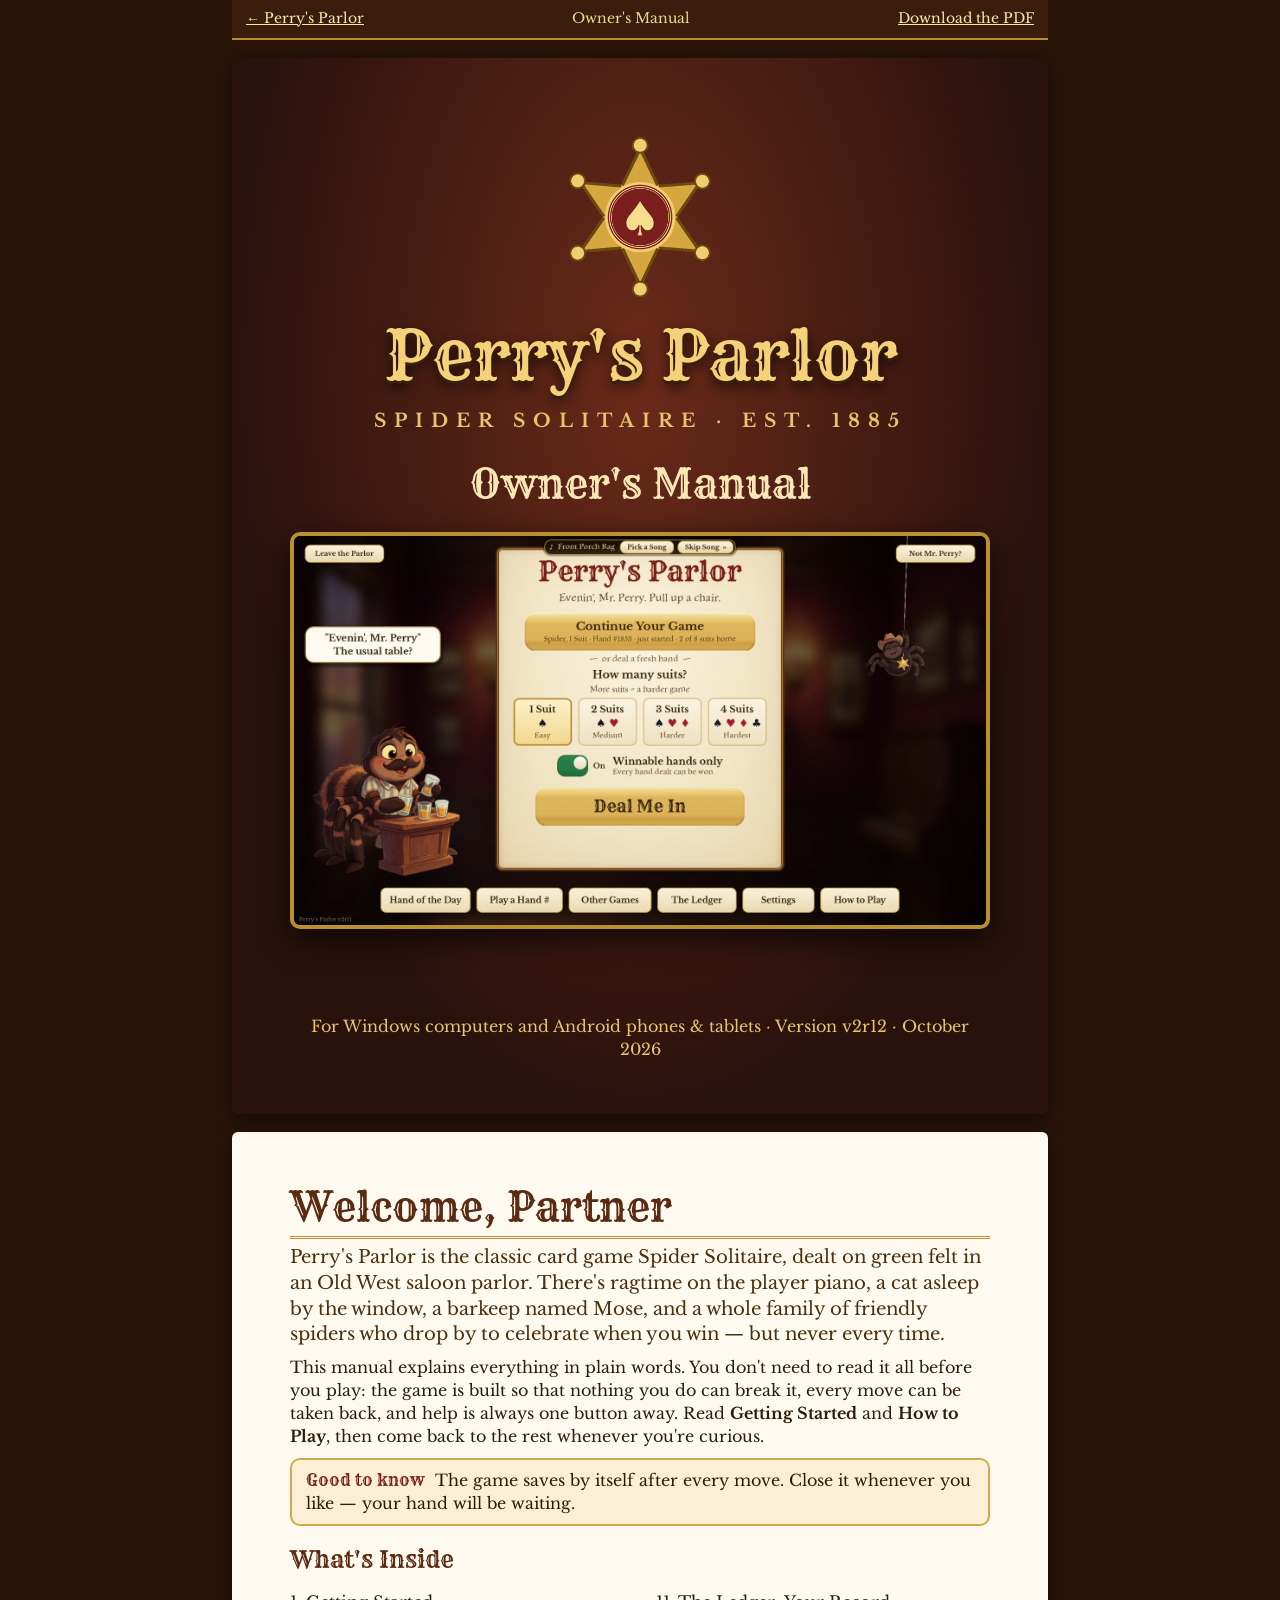
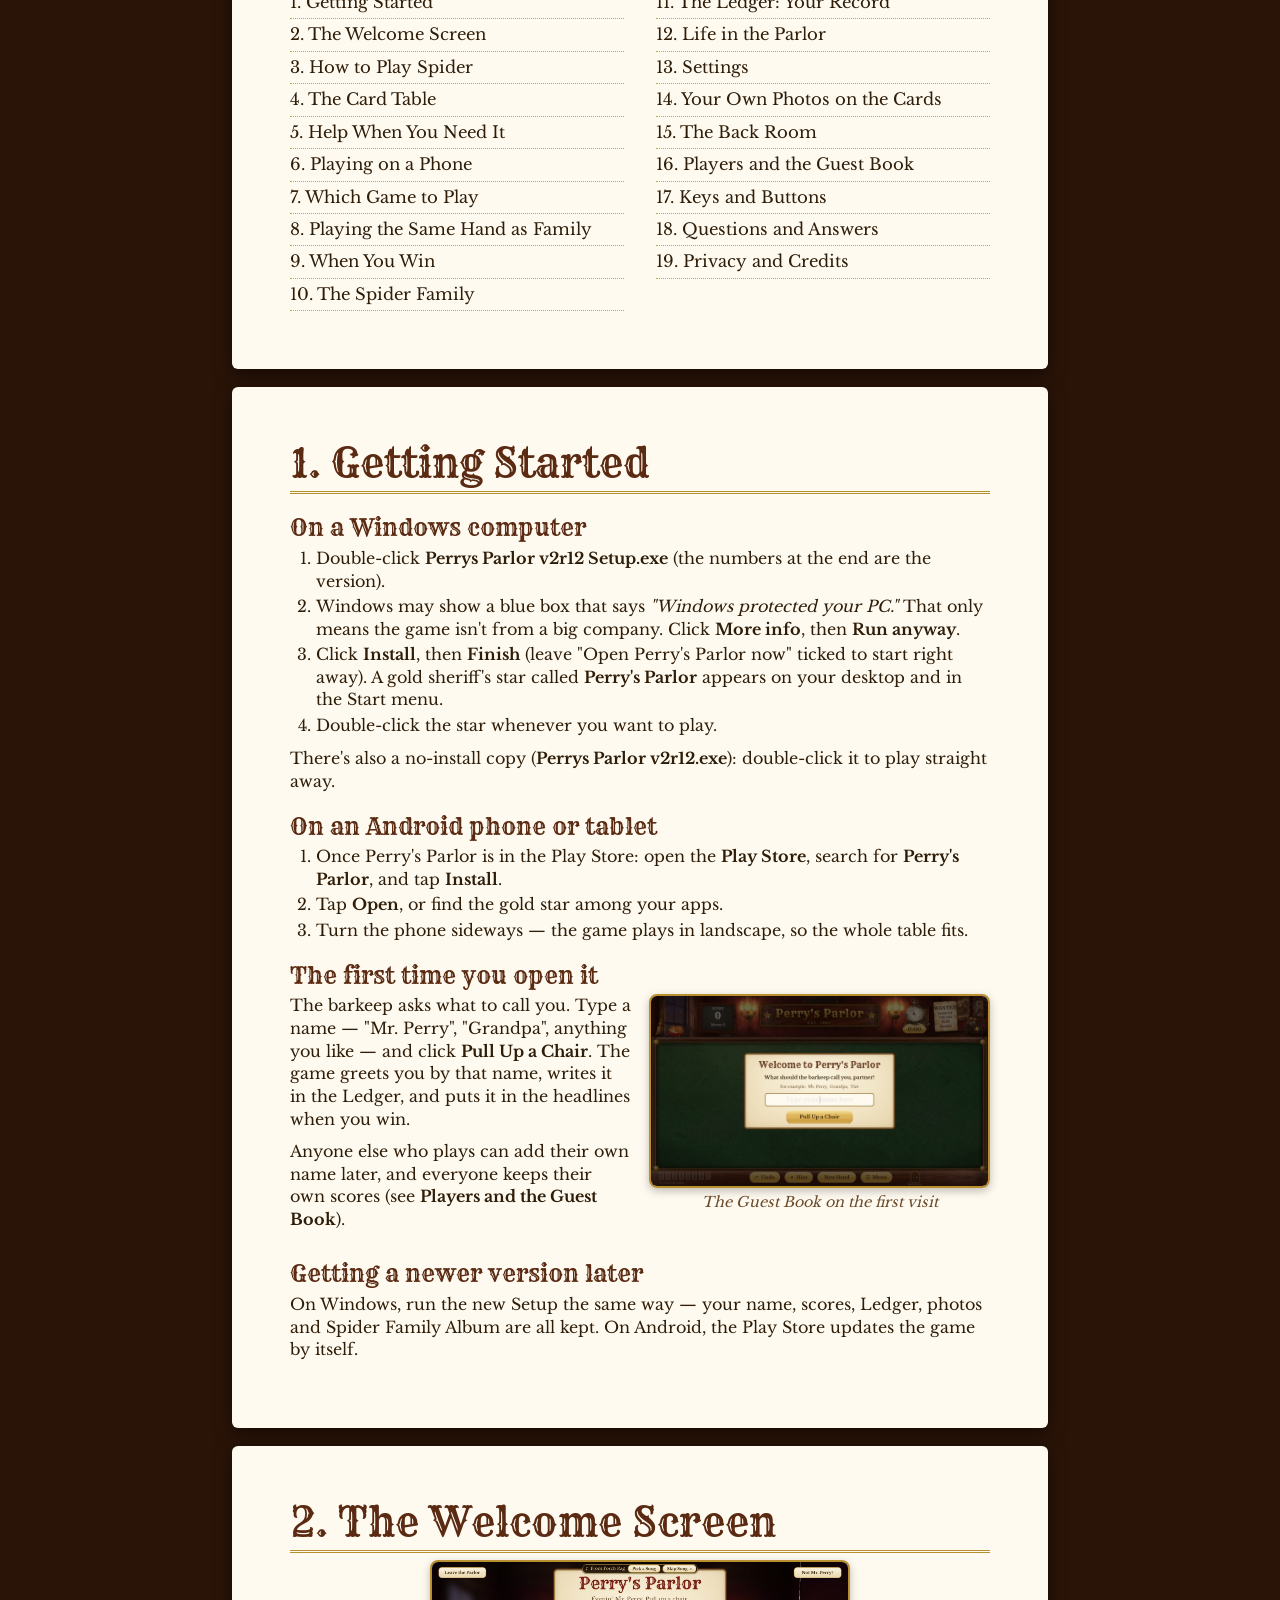
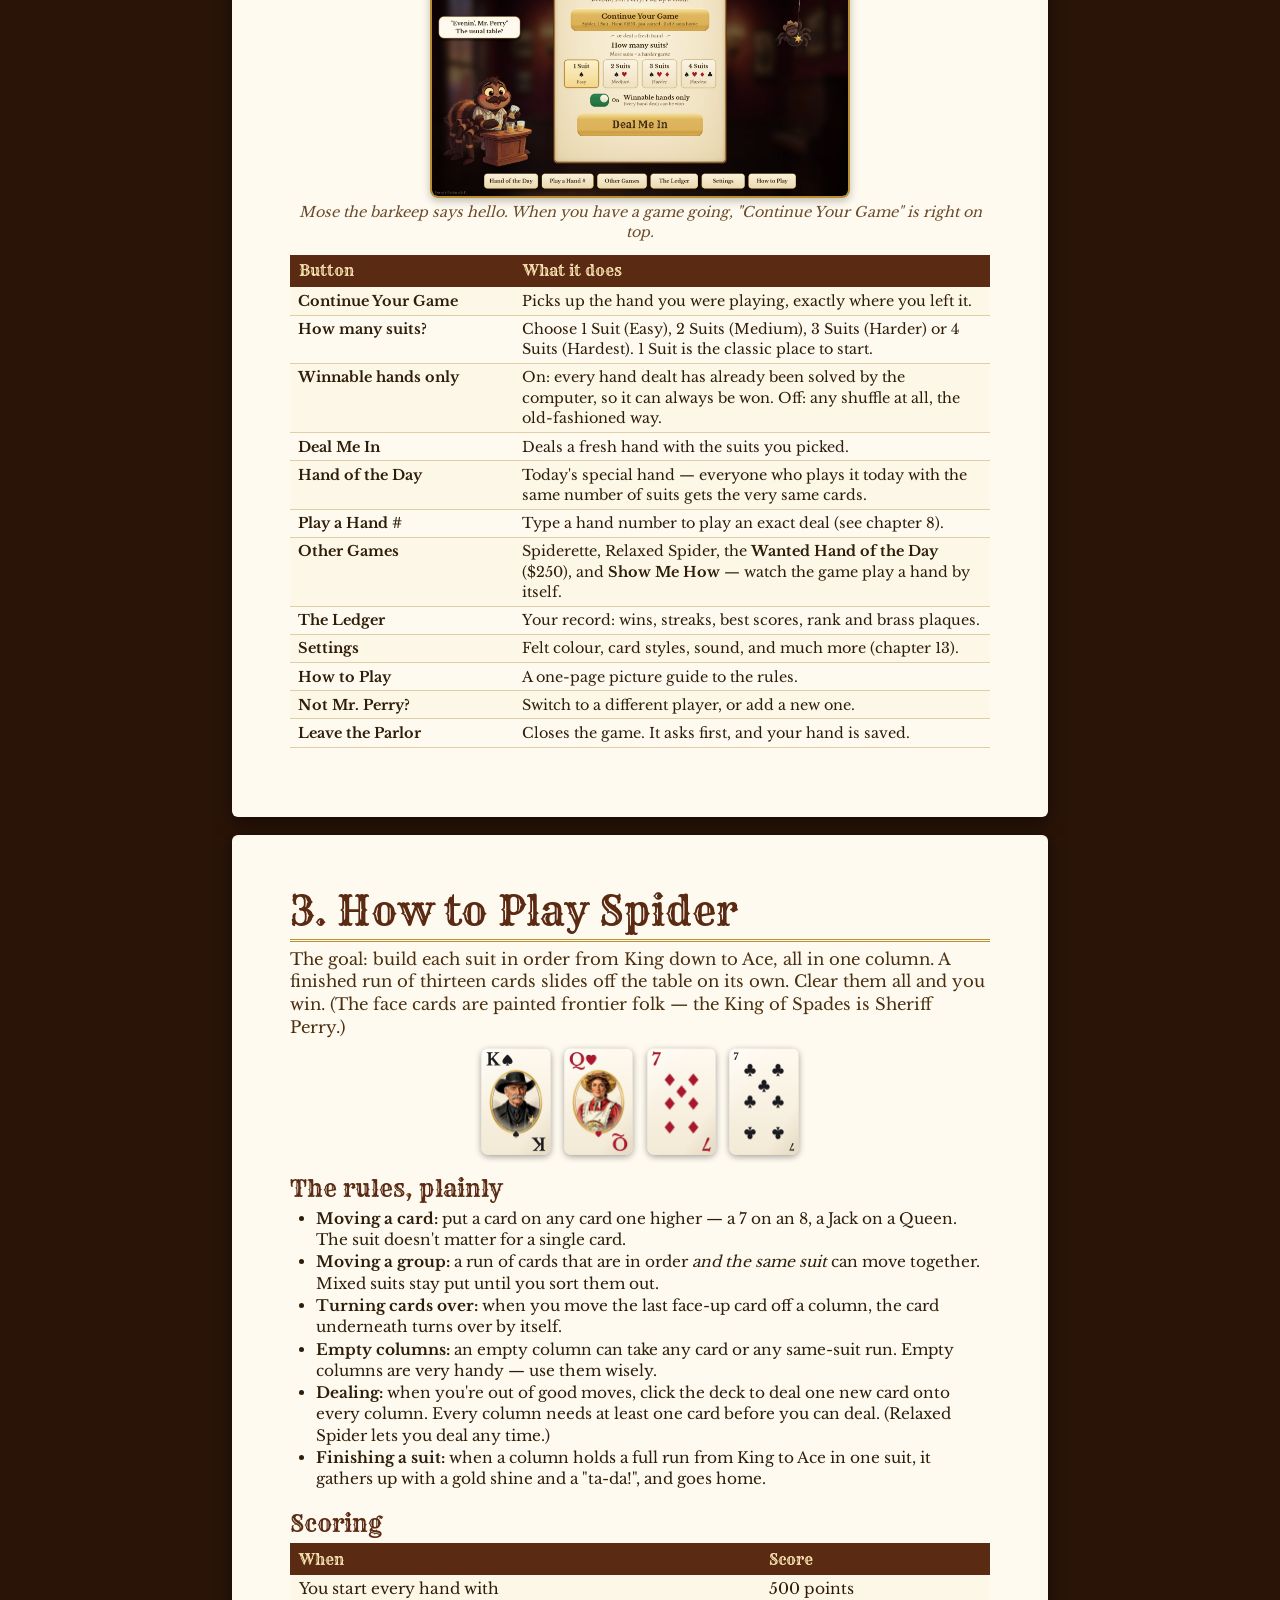
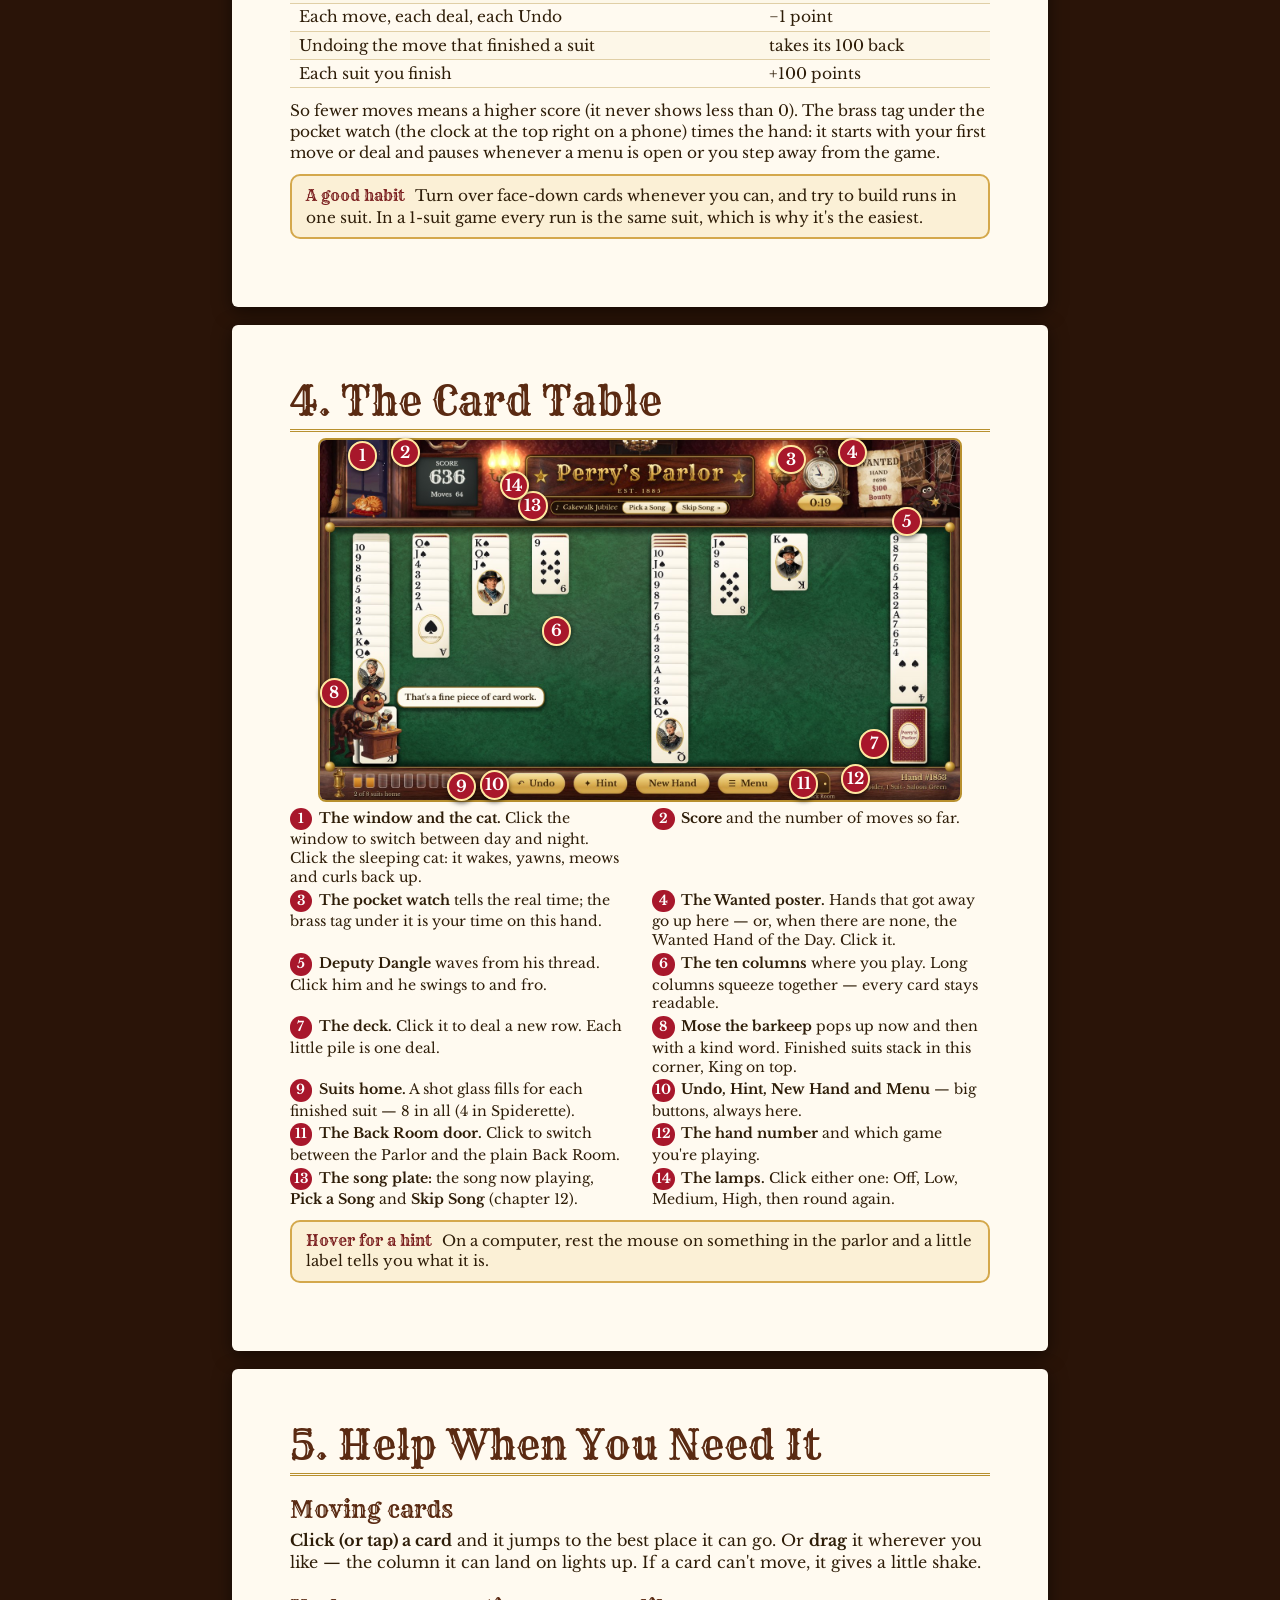
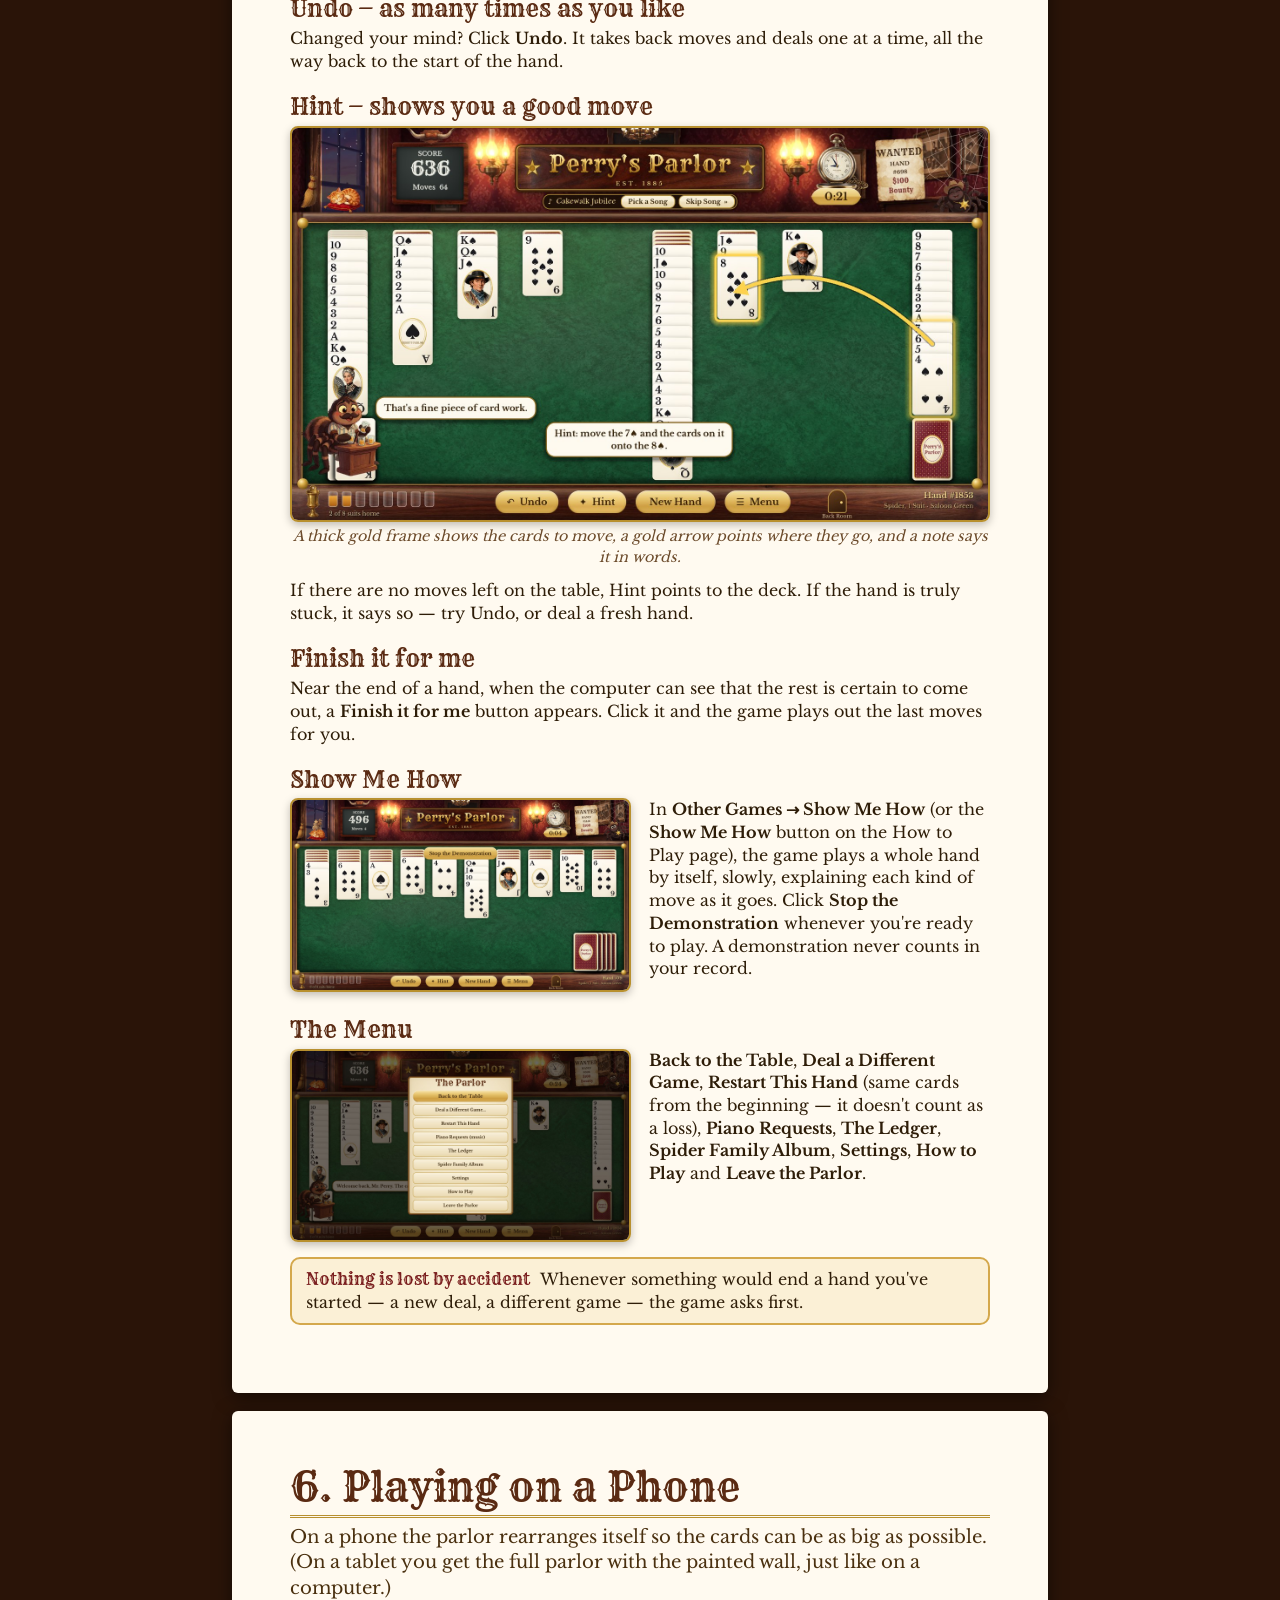
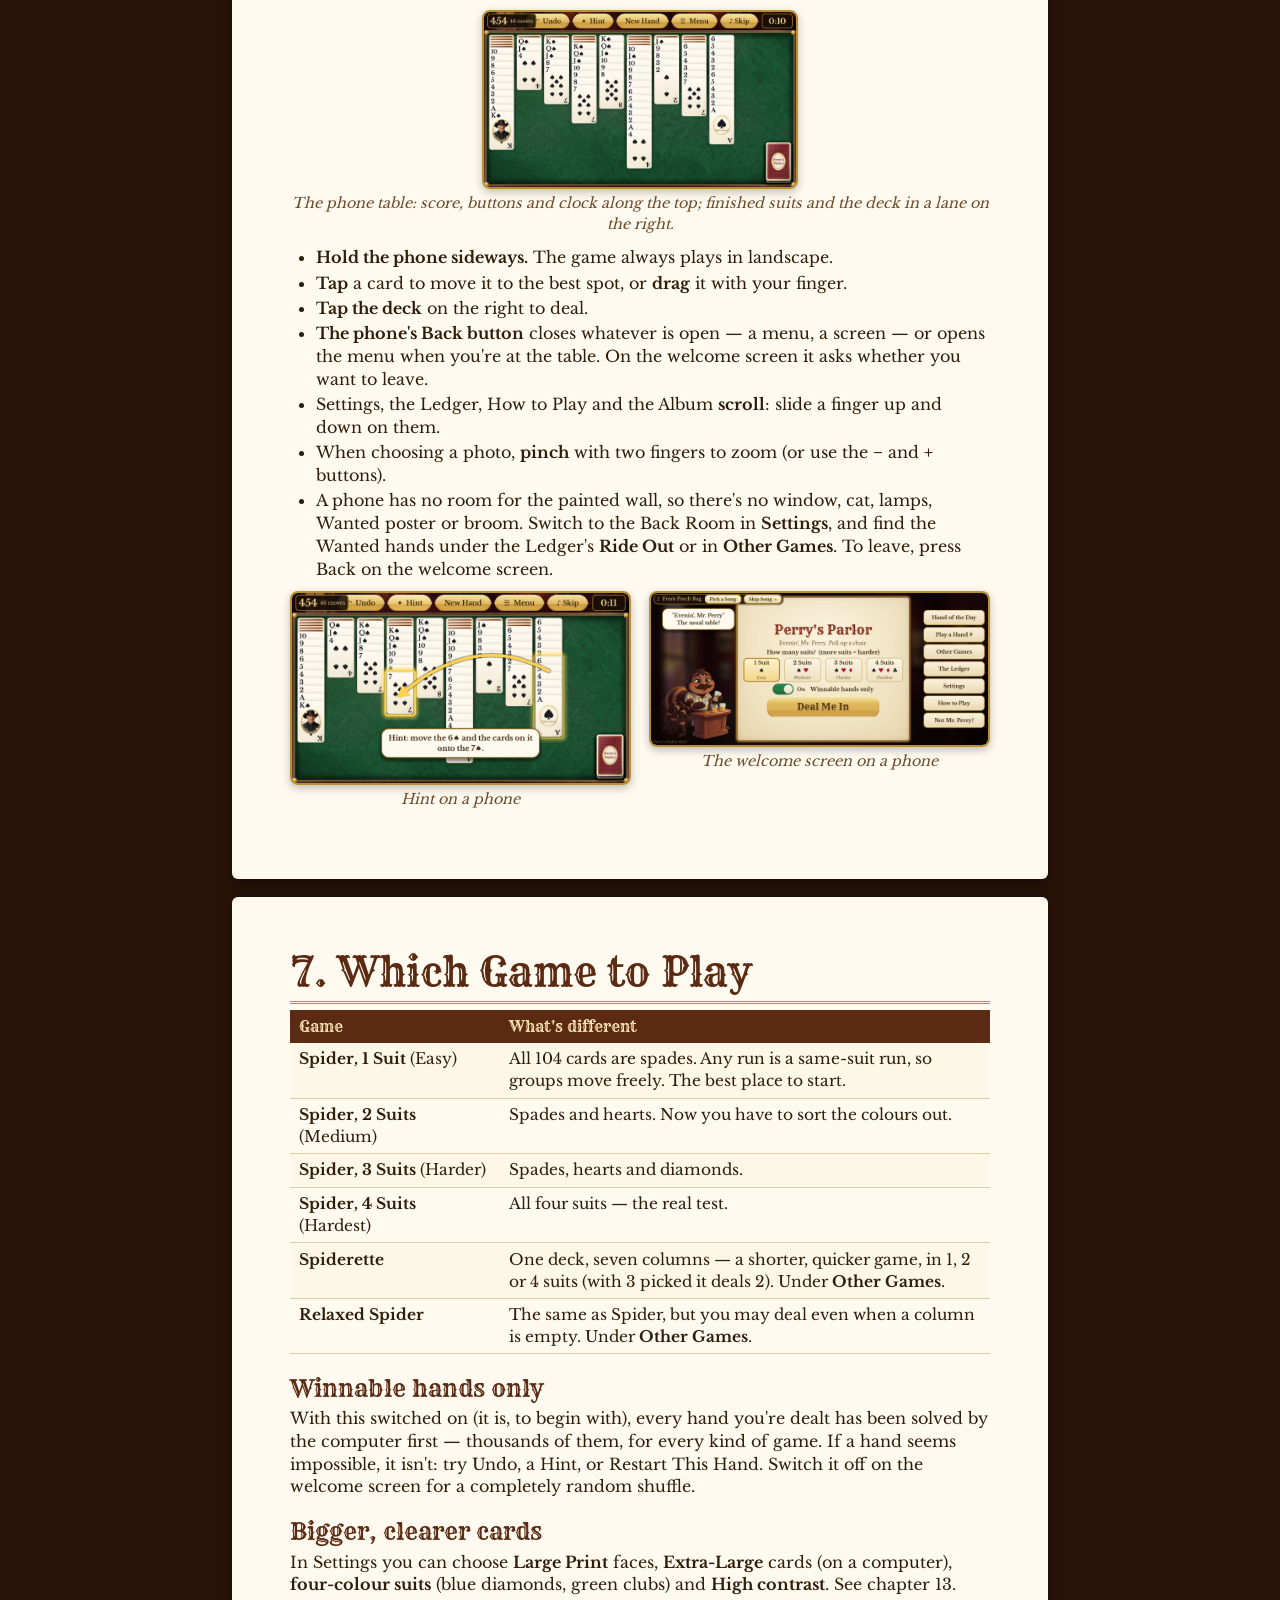
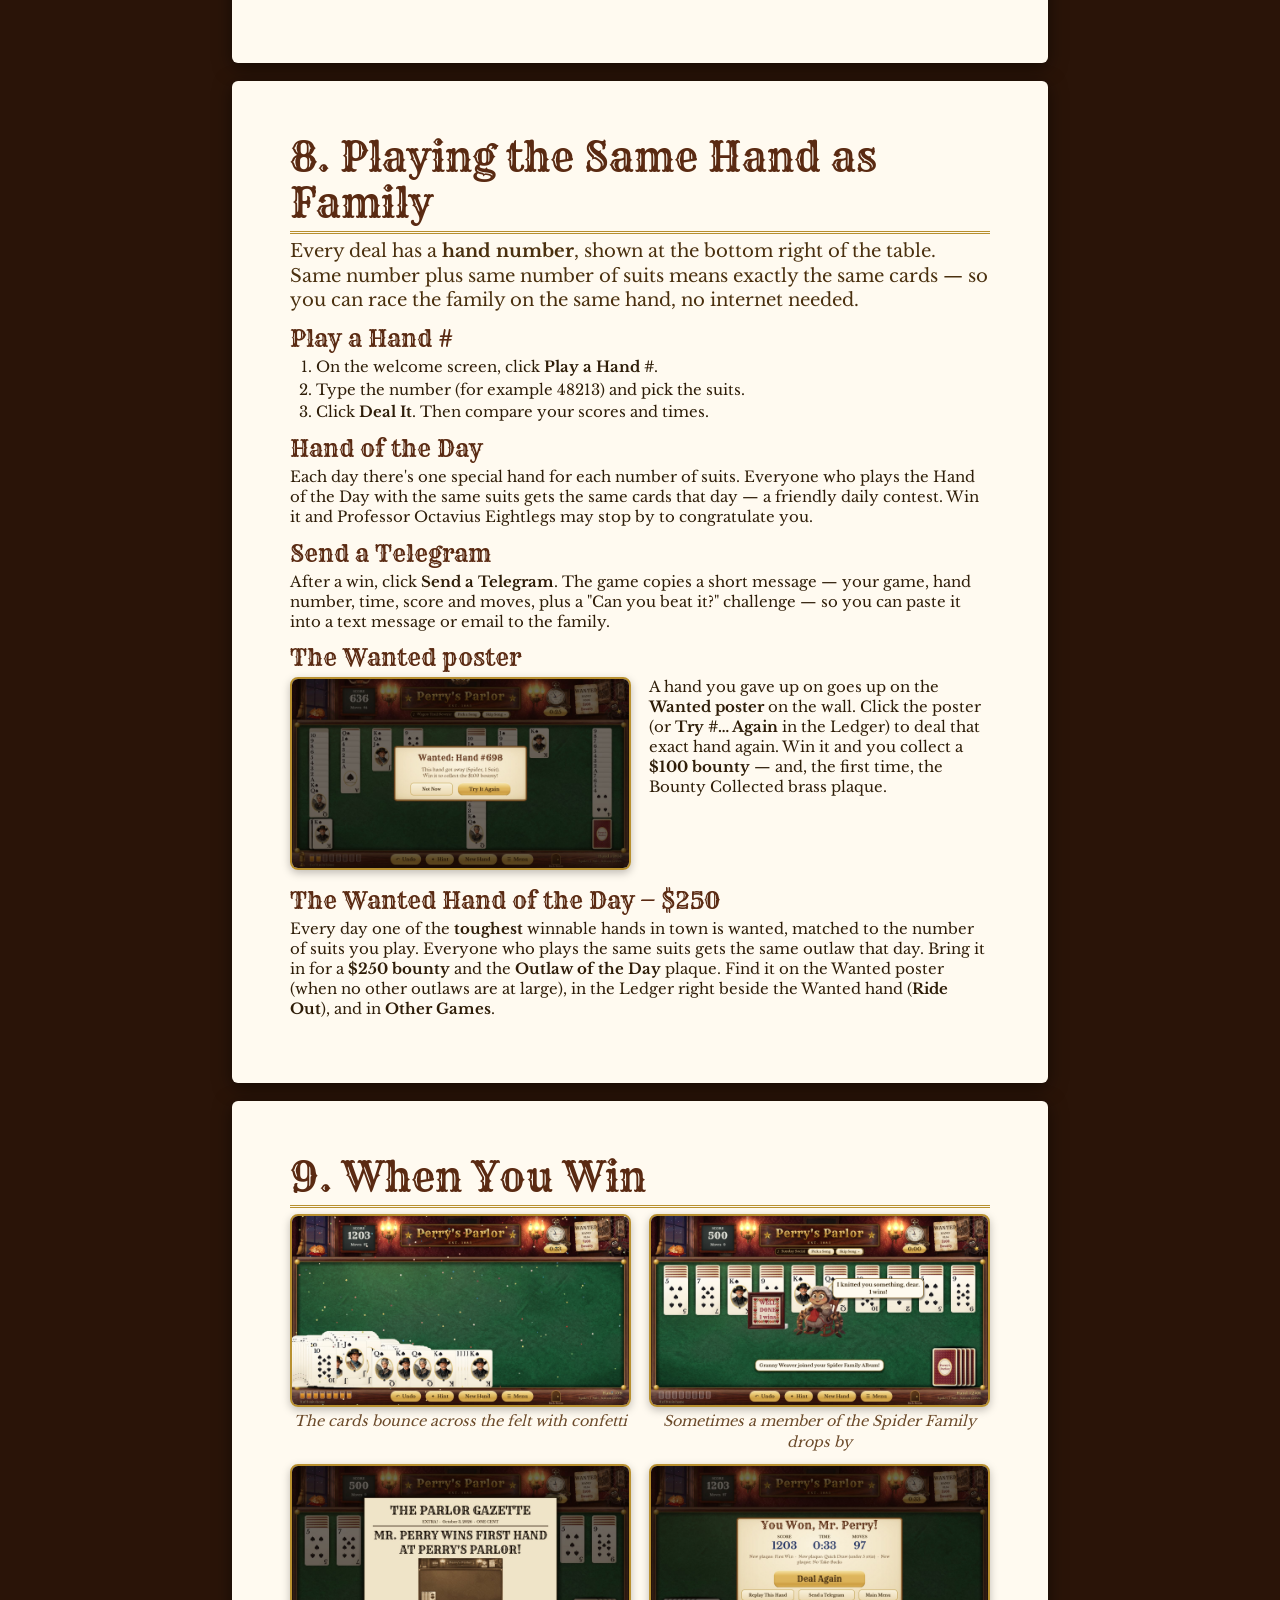
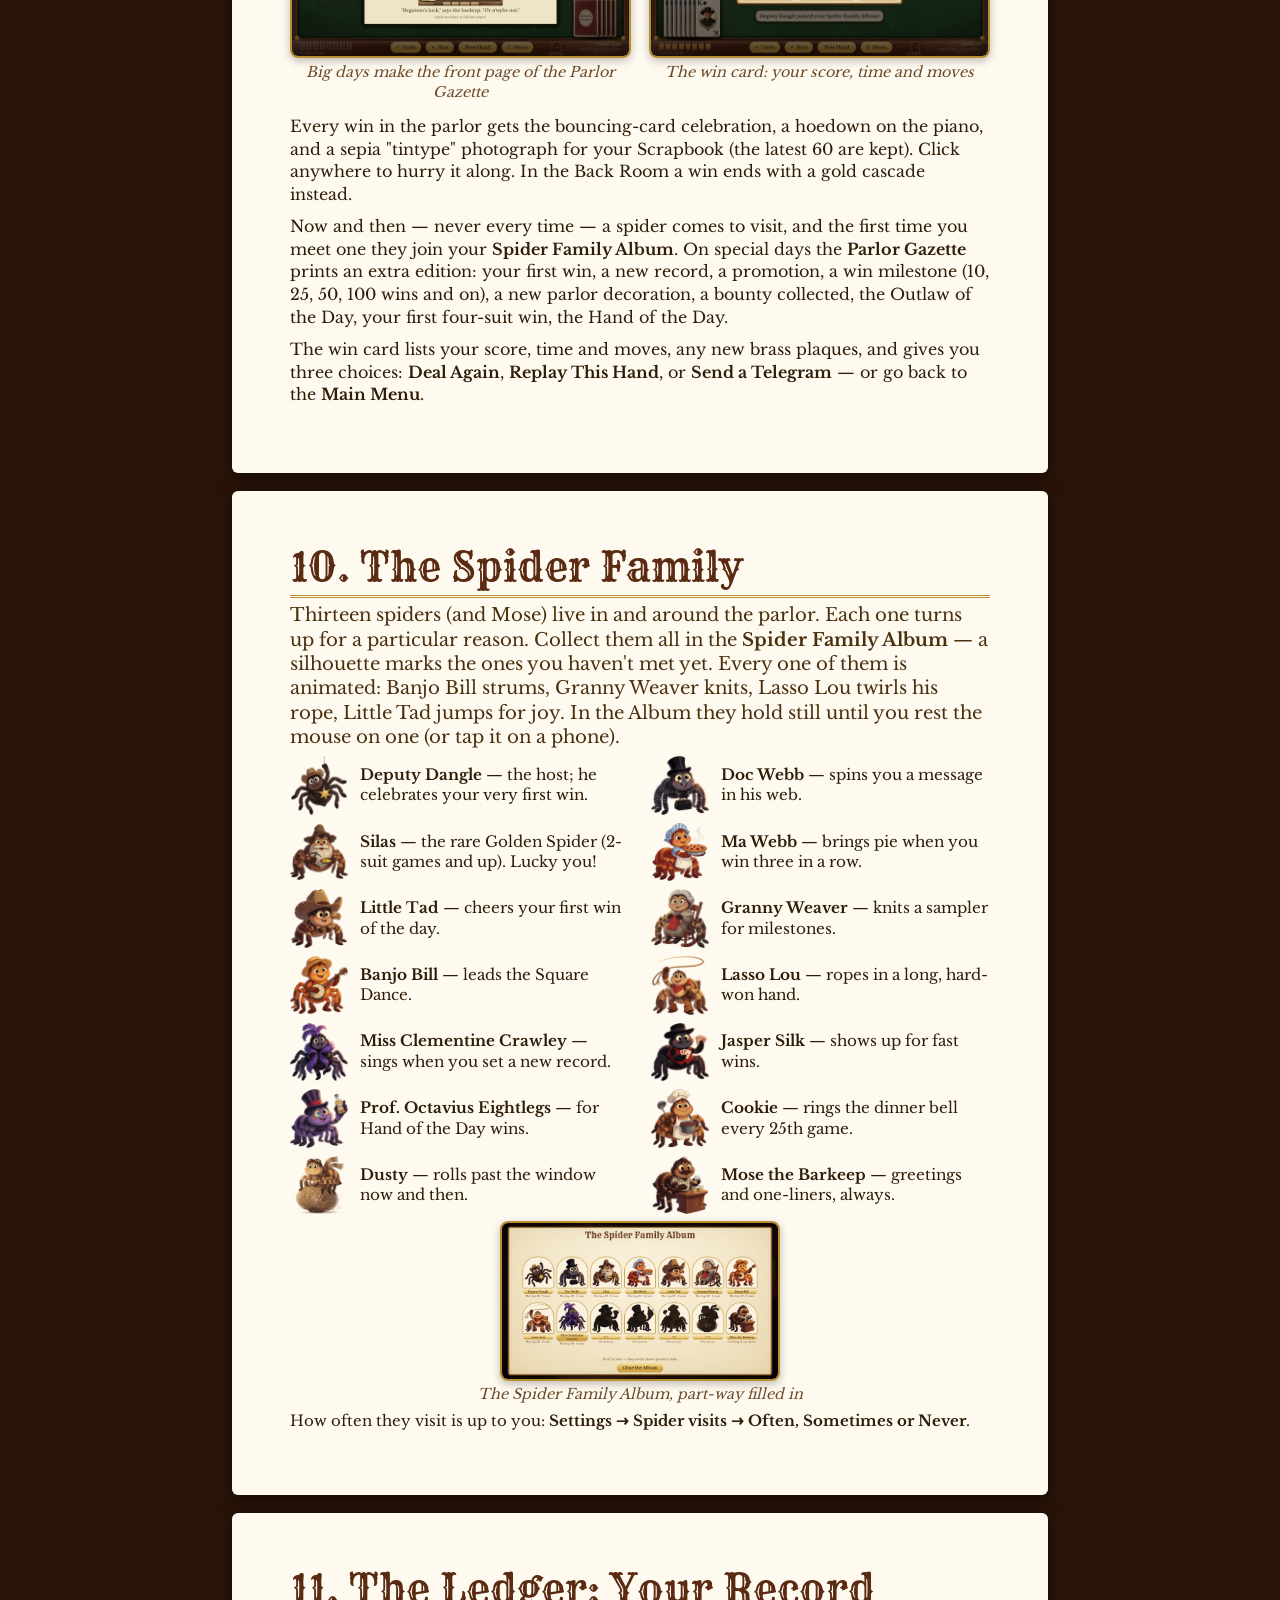
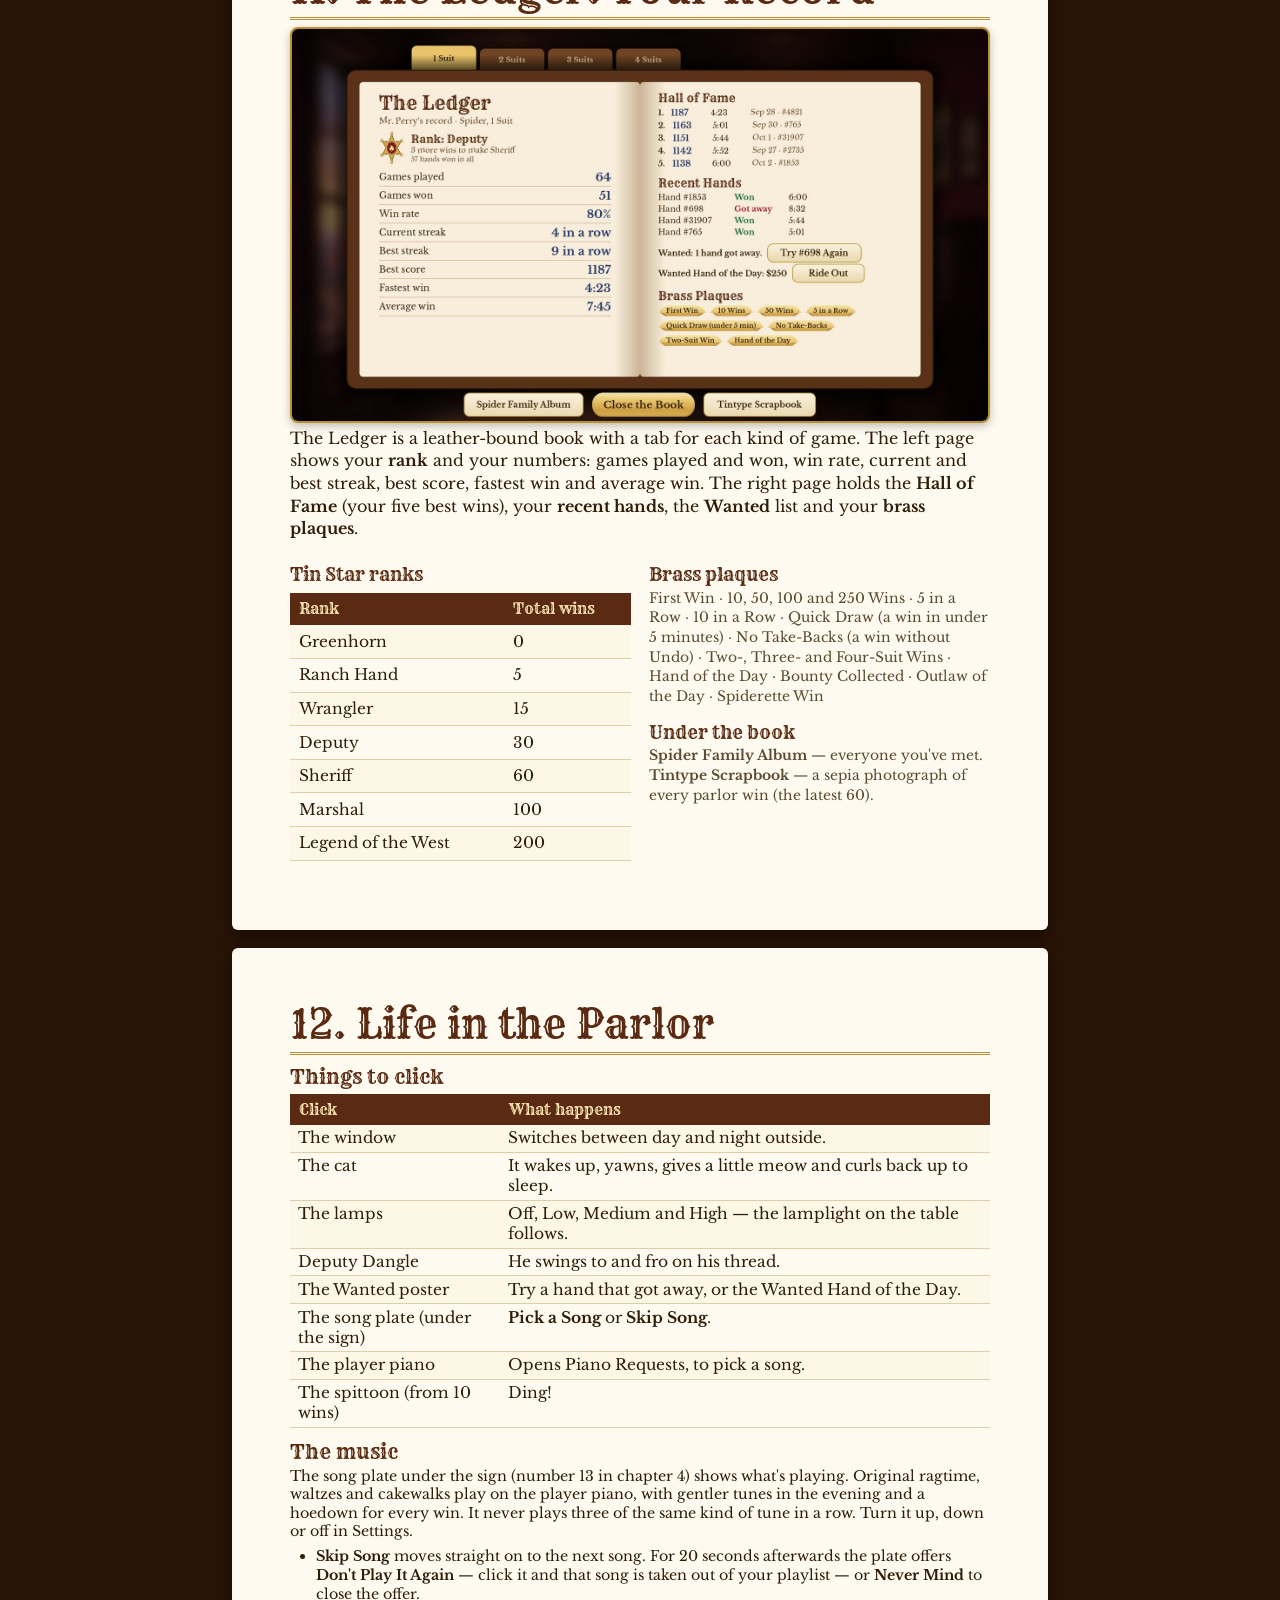
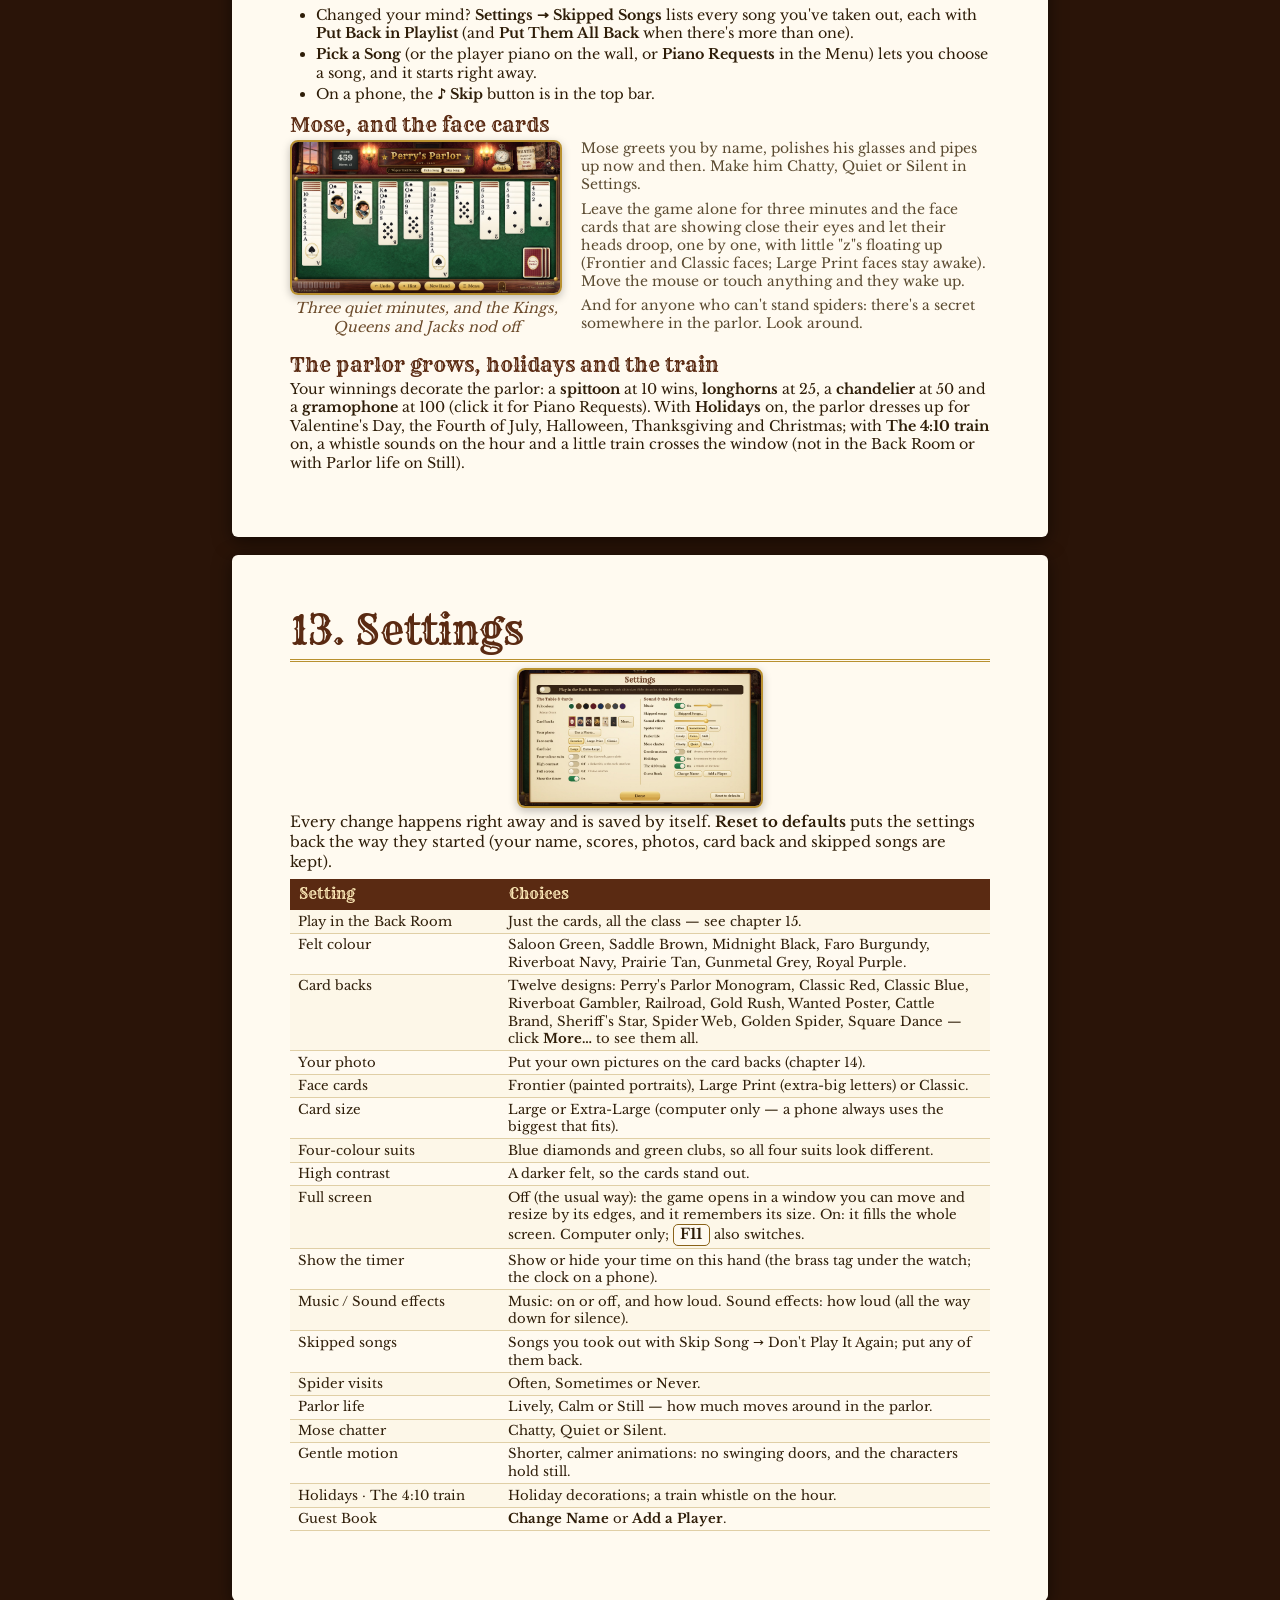
==== commit 6646935c: "Manual: v2r12 Co-Authored-By: Claude Opus 5.5 <noreply@anthropic.com>" ====
--- a/manual/index.html
+++ b/manual/index.html
@@ -77,7 +77,7 @@
   <div class="sub">SPIDER SOLITAIRE · EST. 1885</div>
   <div class="om">Owner's Manual</div>
   <img class="hero" src="img/welcome.jpg">
-  <div class="foot">For Windows computers and Android phones &amp; tablets · Version v2r11 · October 2026</div>
+  <div class="foot">For Windows computers and Android phones &amp; tablets · Version v2r12 · October 2026</div>
 </div></section>
 
 <!-- ======================= WELCOME ======================= -->
@@ -105,13 +105,13 @@
 <h1>1. Getting Started</h1>
 <h2>On a Windows computer</h2>
 <ol>
-<li>Double-click <b>Perrys Parlor v2r11 Setup.exe</b> (the numbers at the end are the version).</li>
+<li>Double-click <b>Perrys Parlor v2r12 Setup.exe</b> (the numbers at the end are the version).</li>
 <li>Windows may show a blue box that says <i>"Windows protected your PC."</i> That only means the game isn't from a big company.
 Click <b>More info</b>, then <b>Run anyway</b>.</li>
 <li>Click <b>Install</b>, then <b>Finish</b> (leave "Open Perry's Parlor now" ticked to start right away). A gold sheriff's star called <b>Perry's Parlor</b> appears on your desktop and in the Start menu.</li>
 <li>Double-click the star whenever you want to play.</li>
 </ol>
-<p>There's also a no-install copy (<b>Perrys Parlor v2r11.exe</b>): double-click it to play straight away.</p>
+<p>There's also a no-install copy (<b>Perrys Parlor v2r12.exe</b>): double-click it to play straight away.</p>
 <h2>On an Android phone or tablet</h2>
 <ol>
 <li>Once Perry's Parlor is in the Play Store: open the <b>Play Store</b>, search for <b>Perry's Parlor</b>, and tap <b>Install</b>.</li>
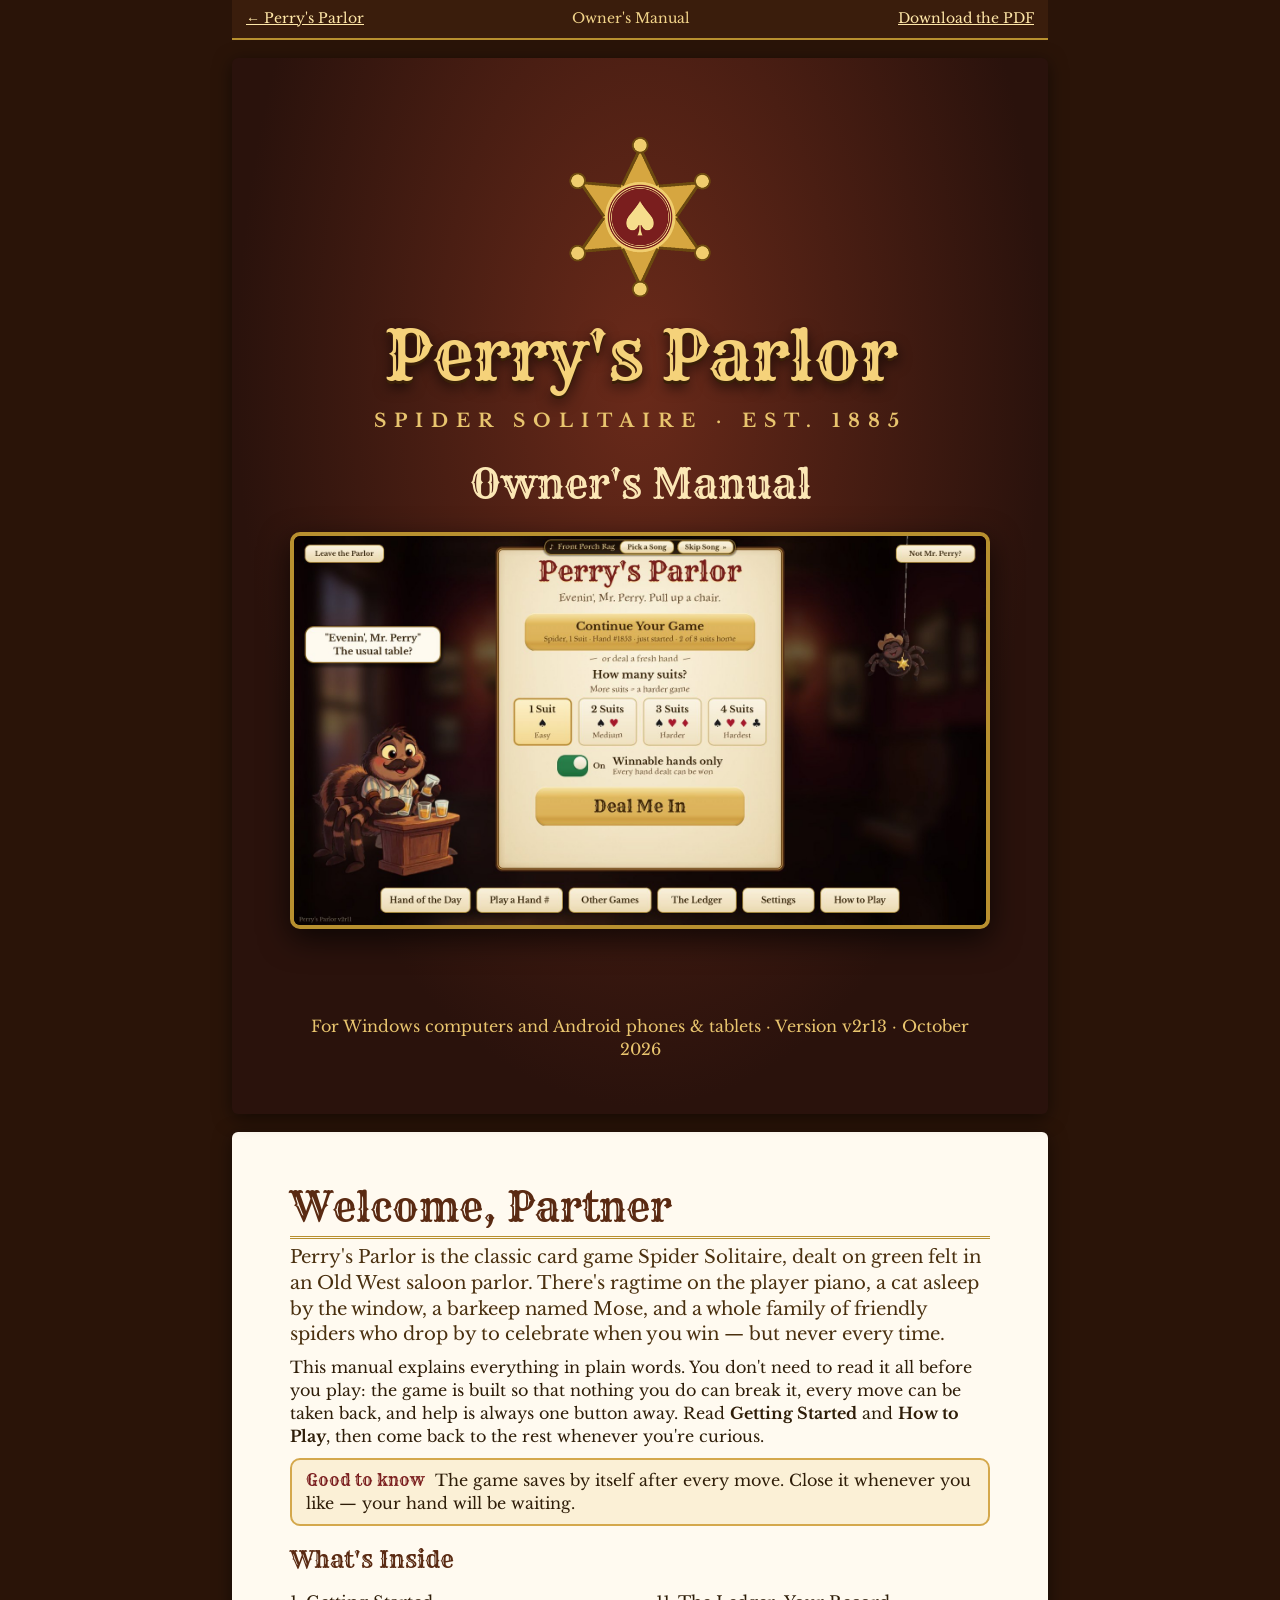
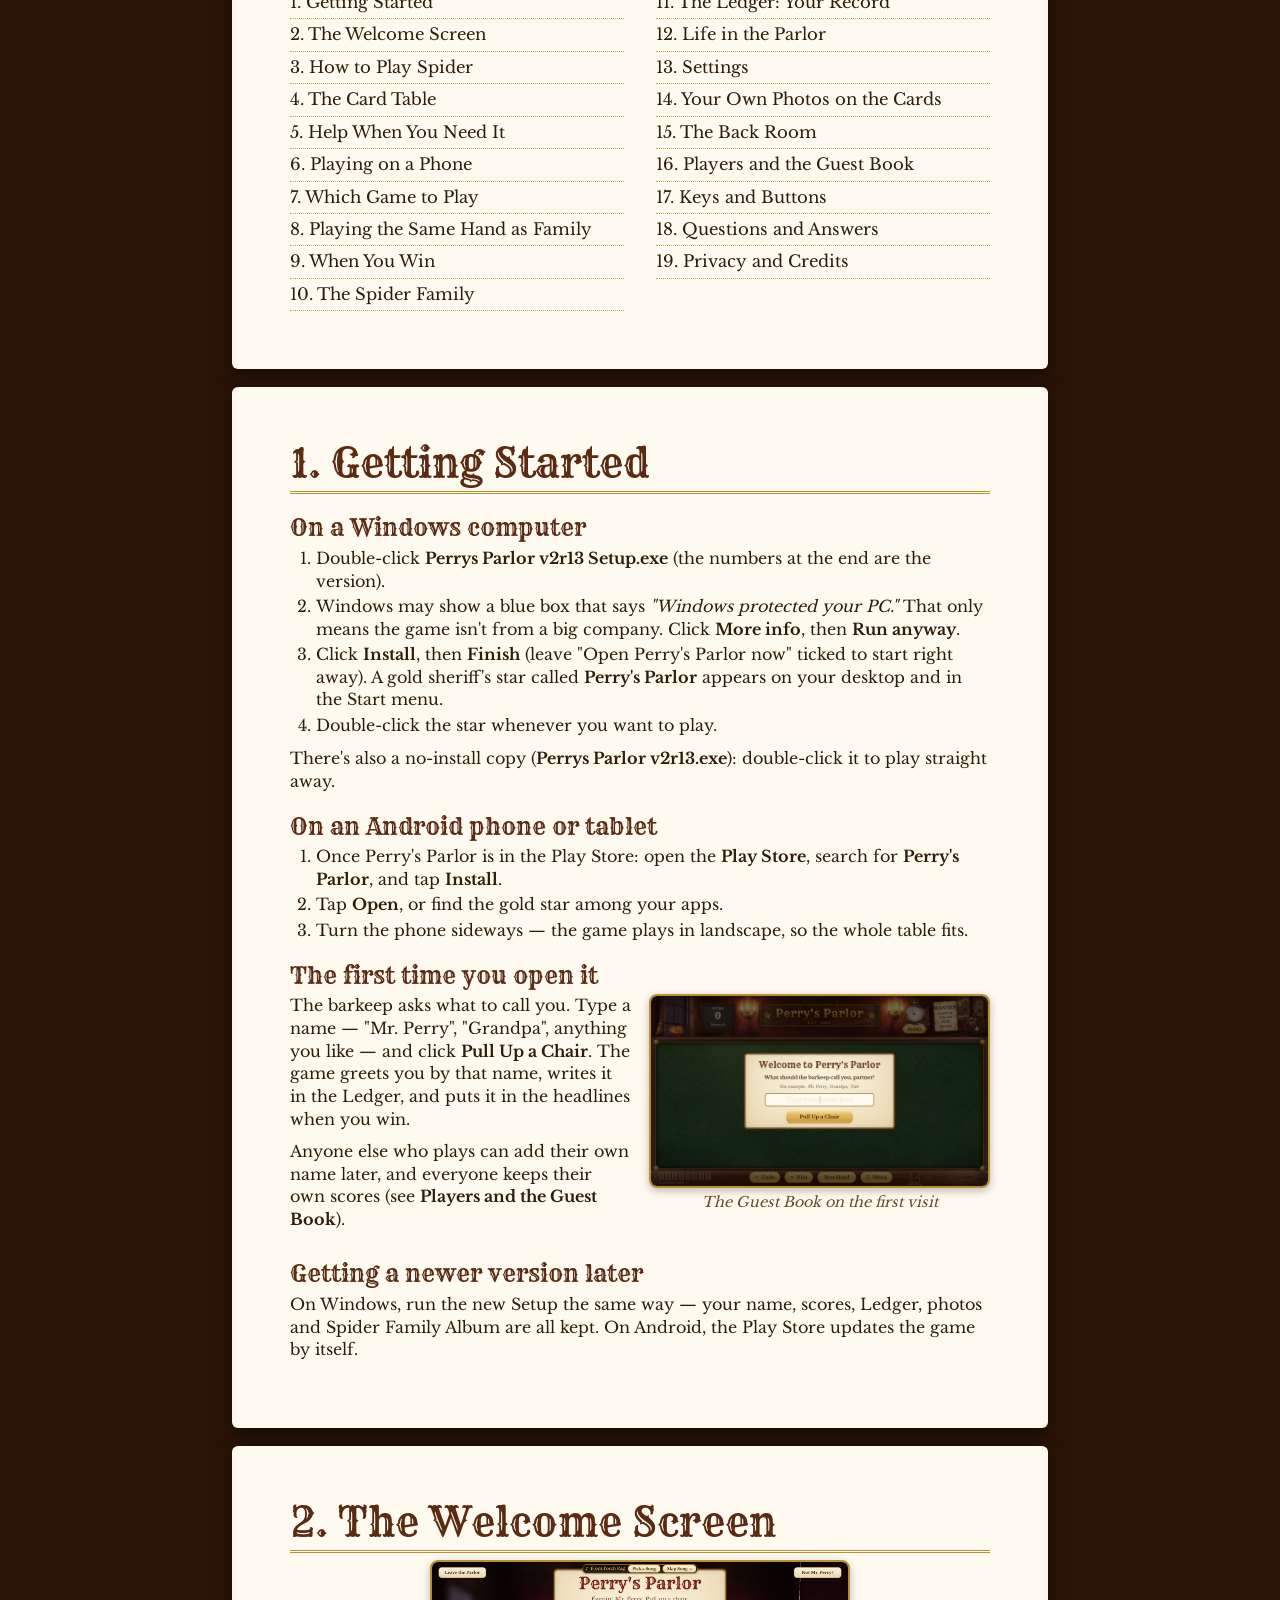
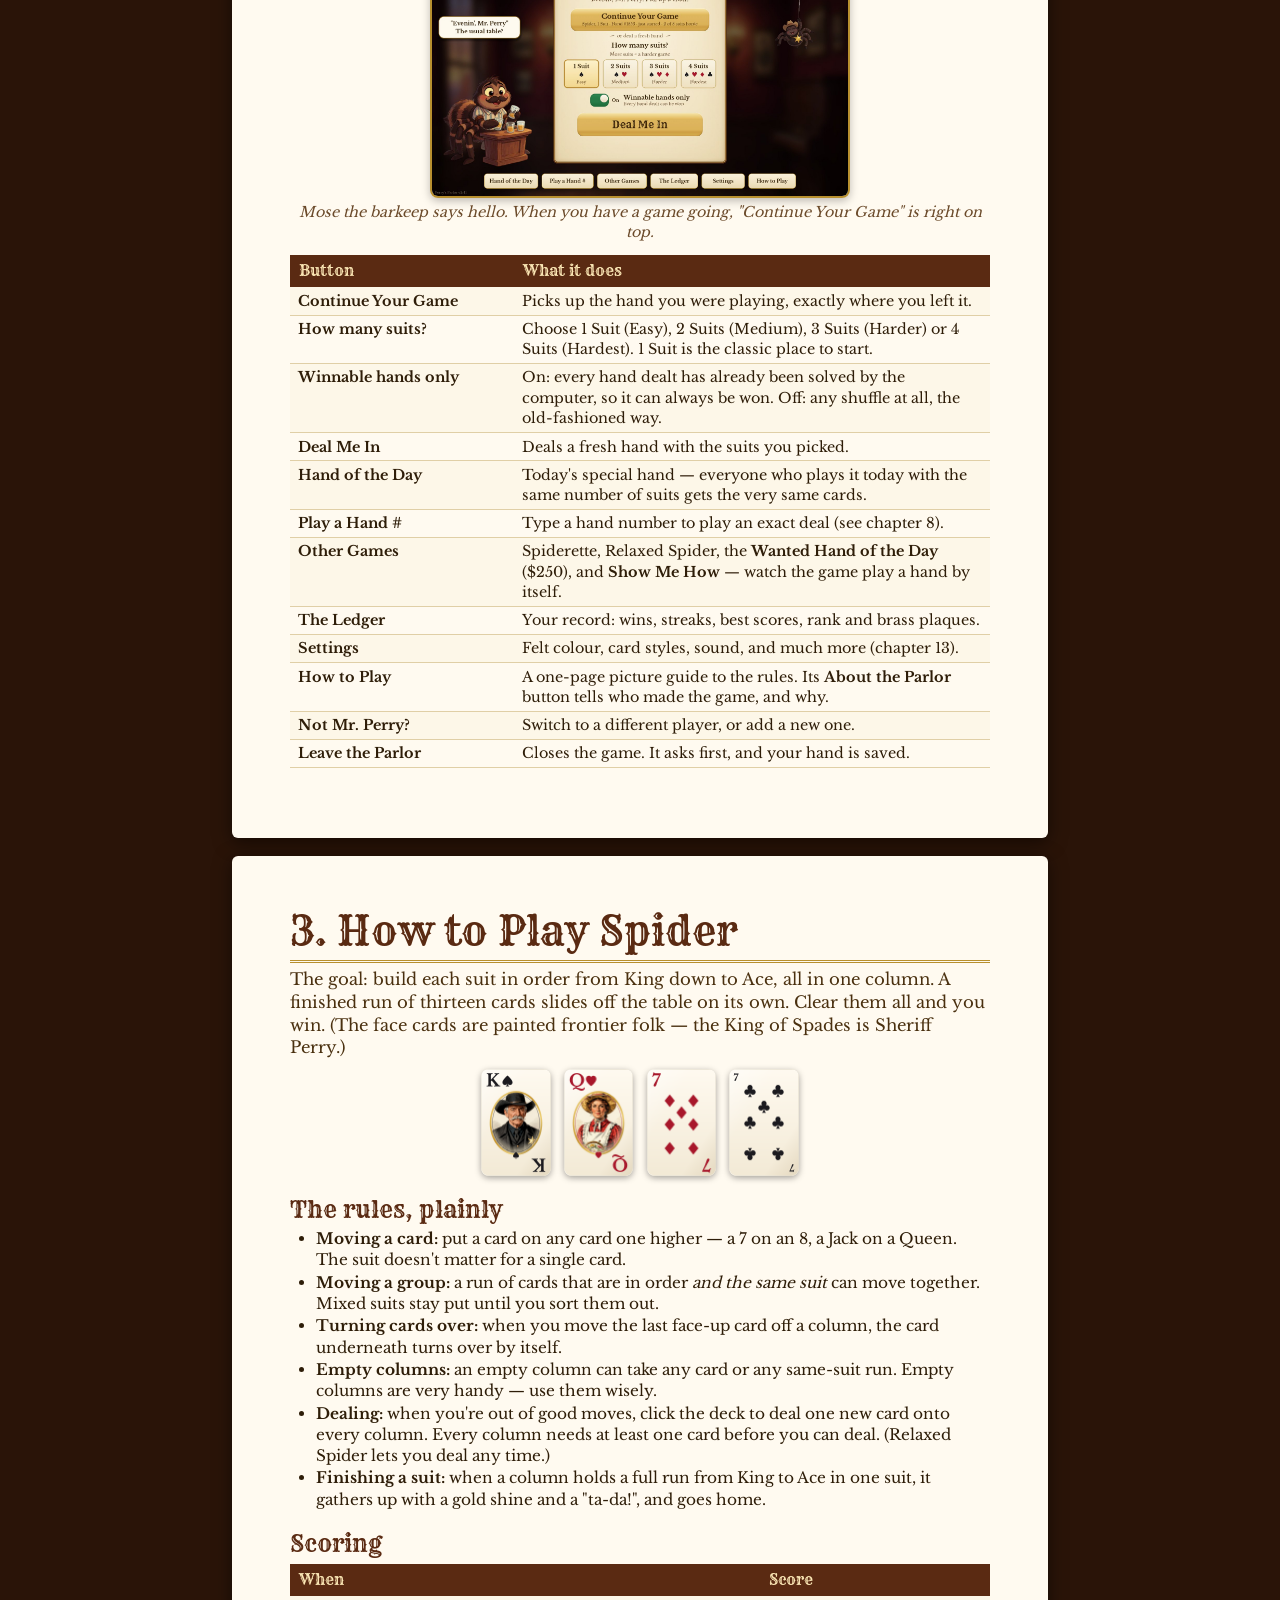
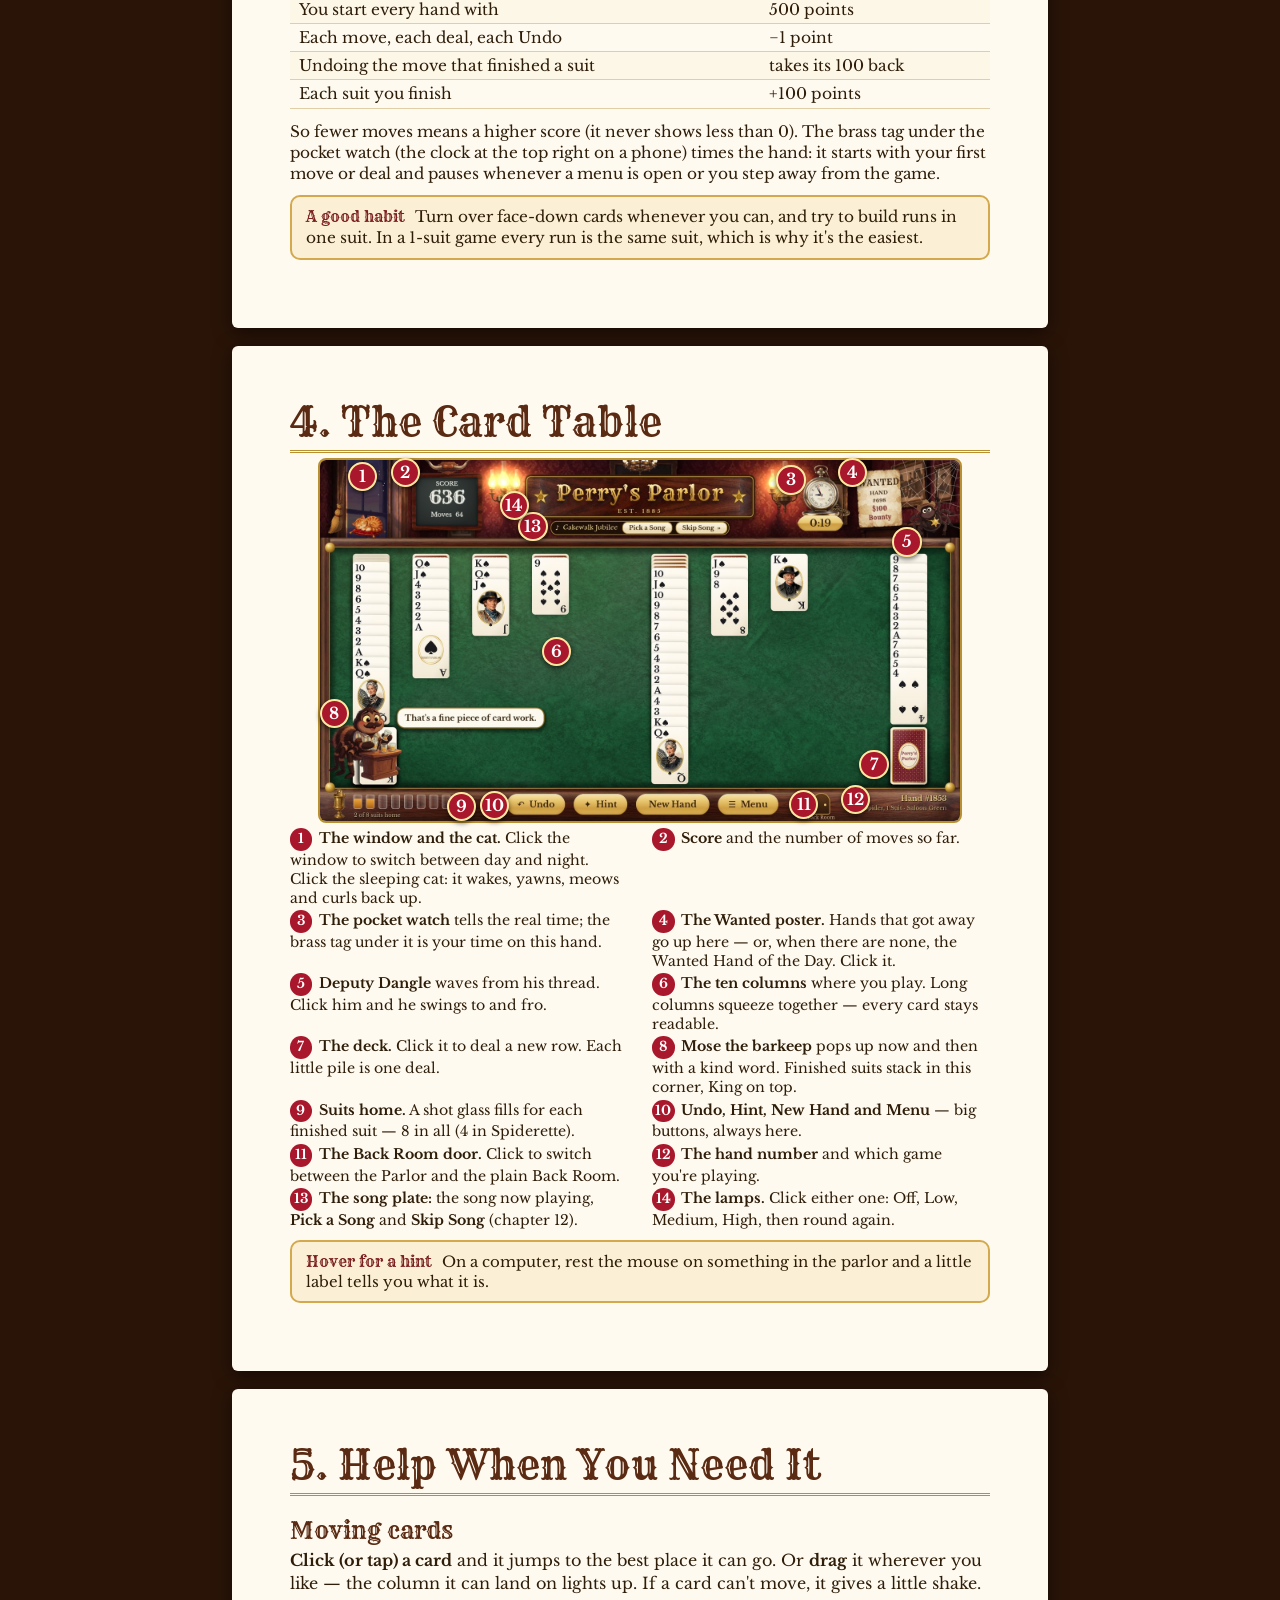
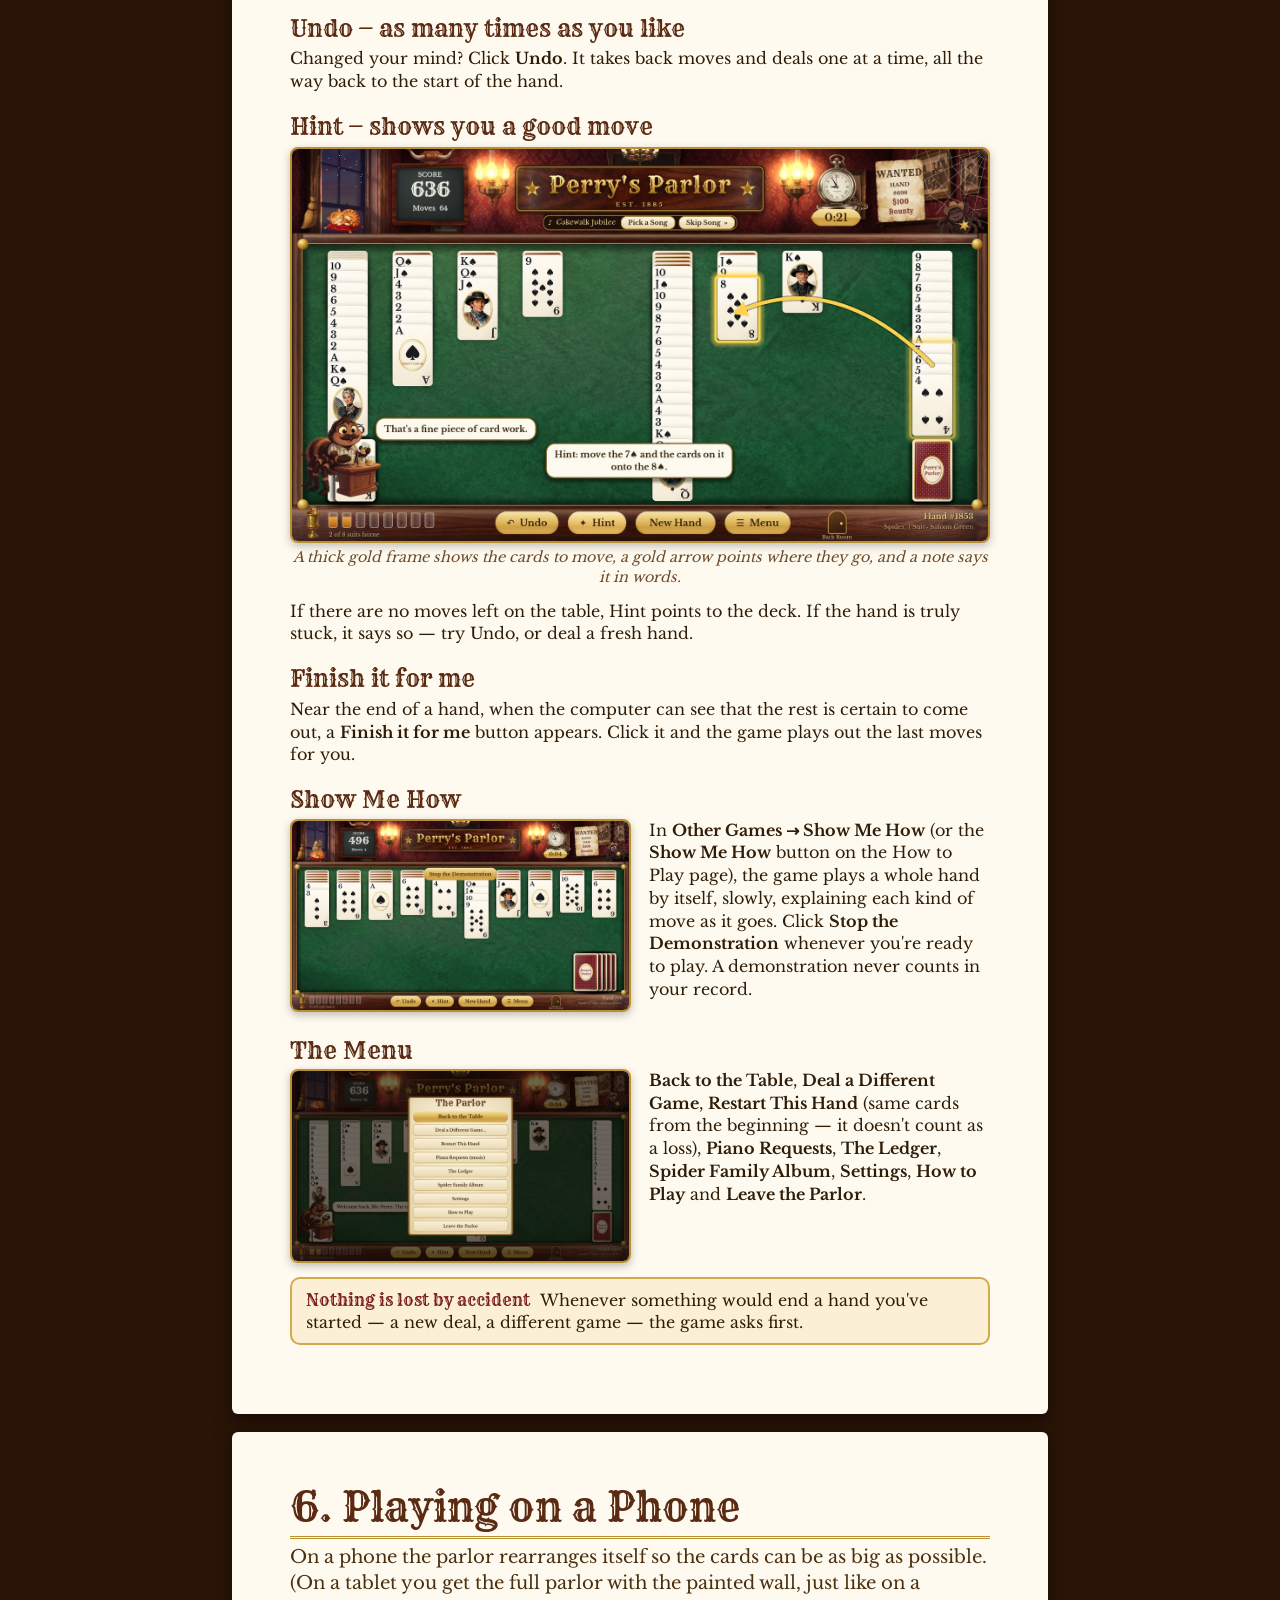
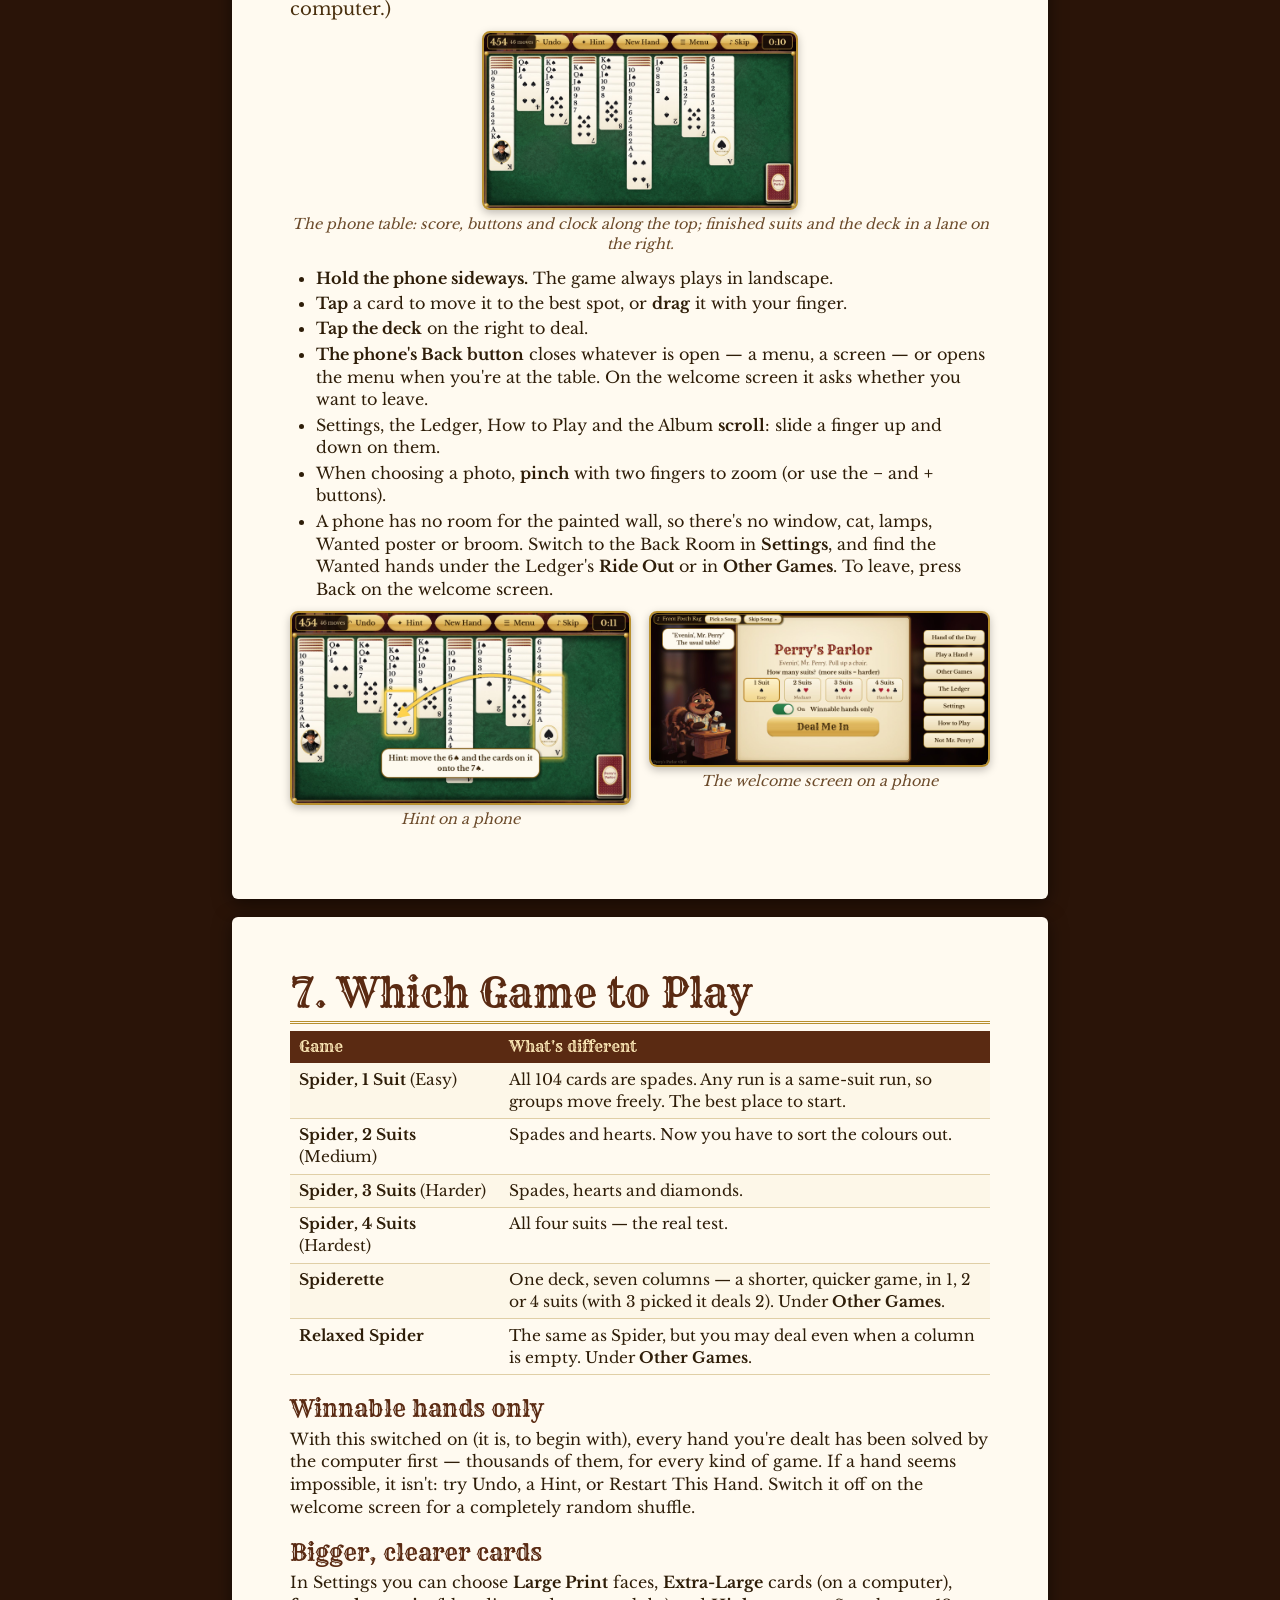
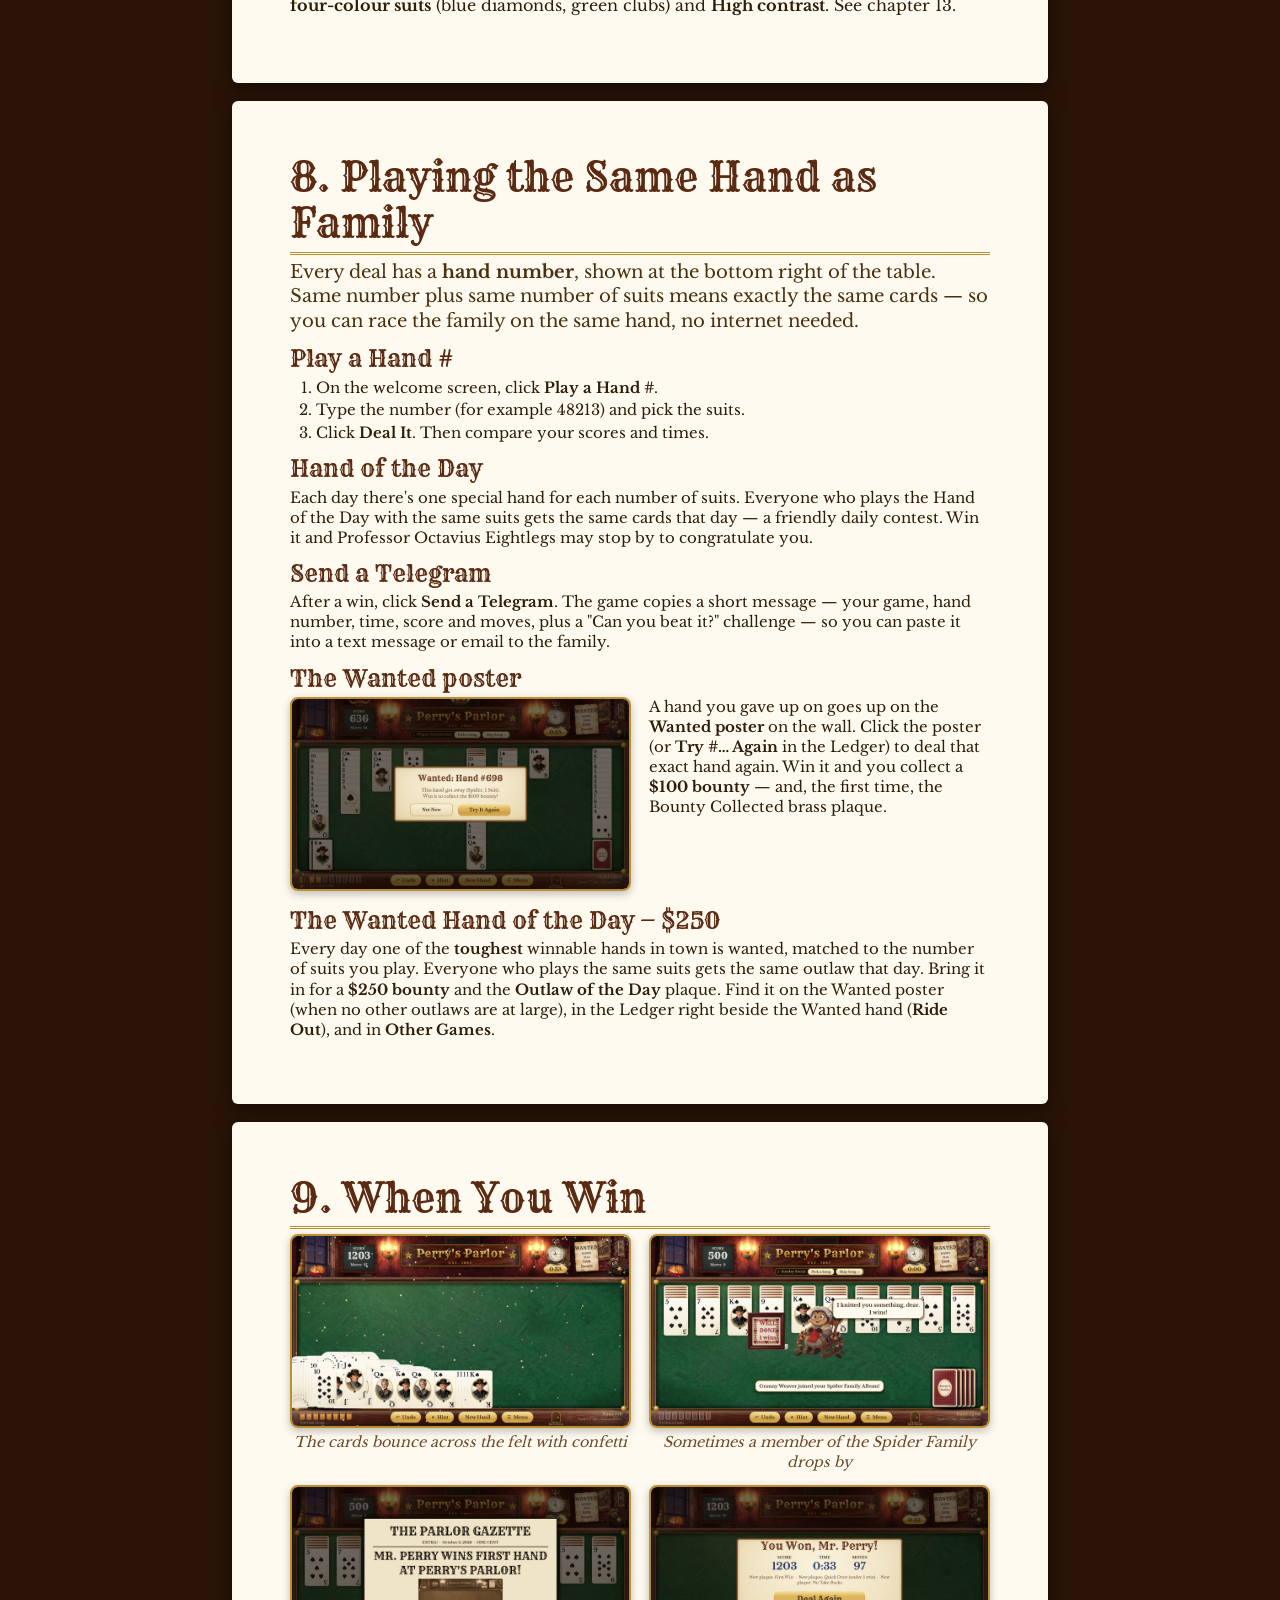
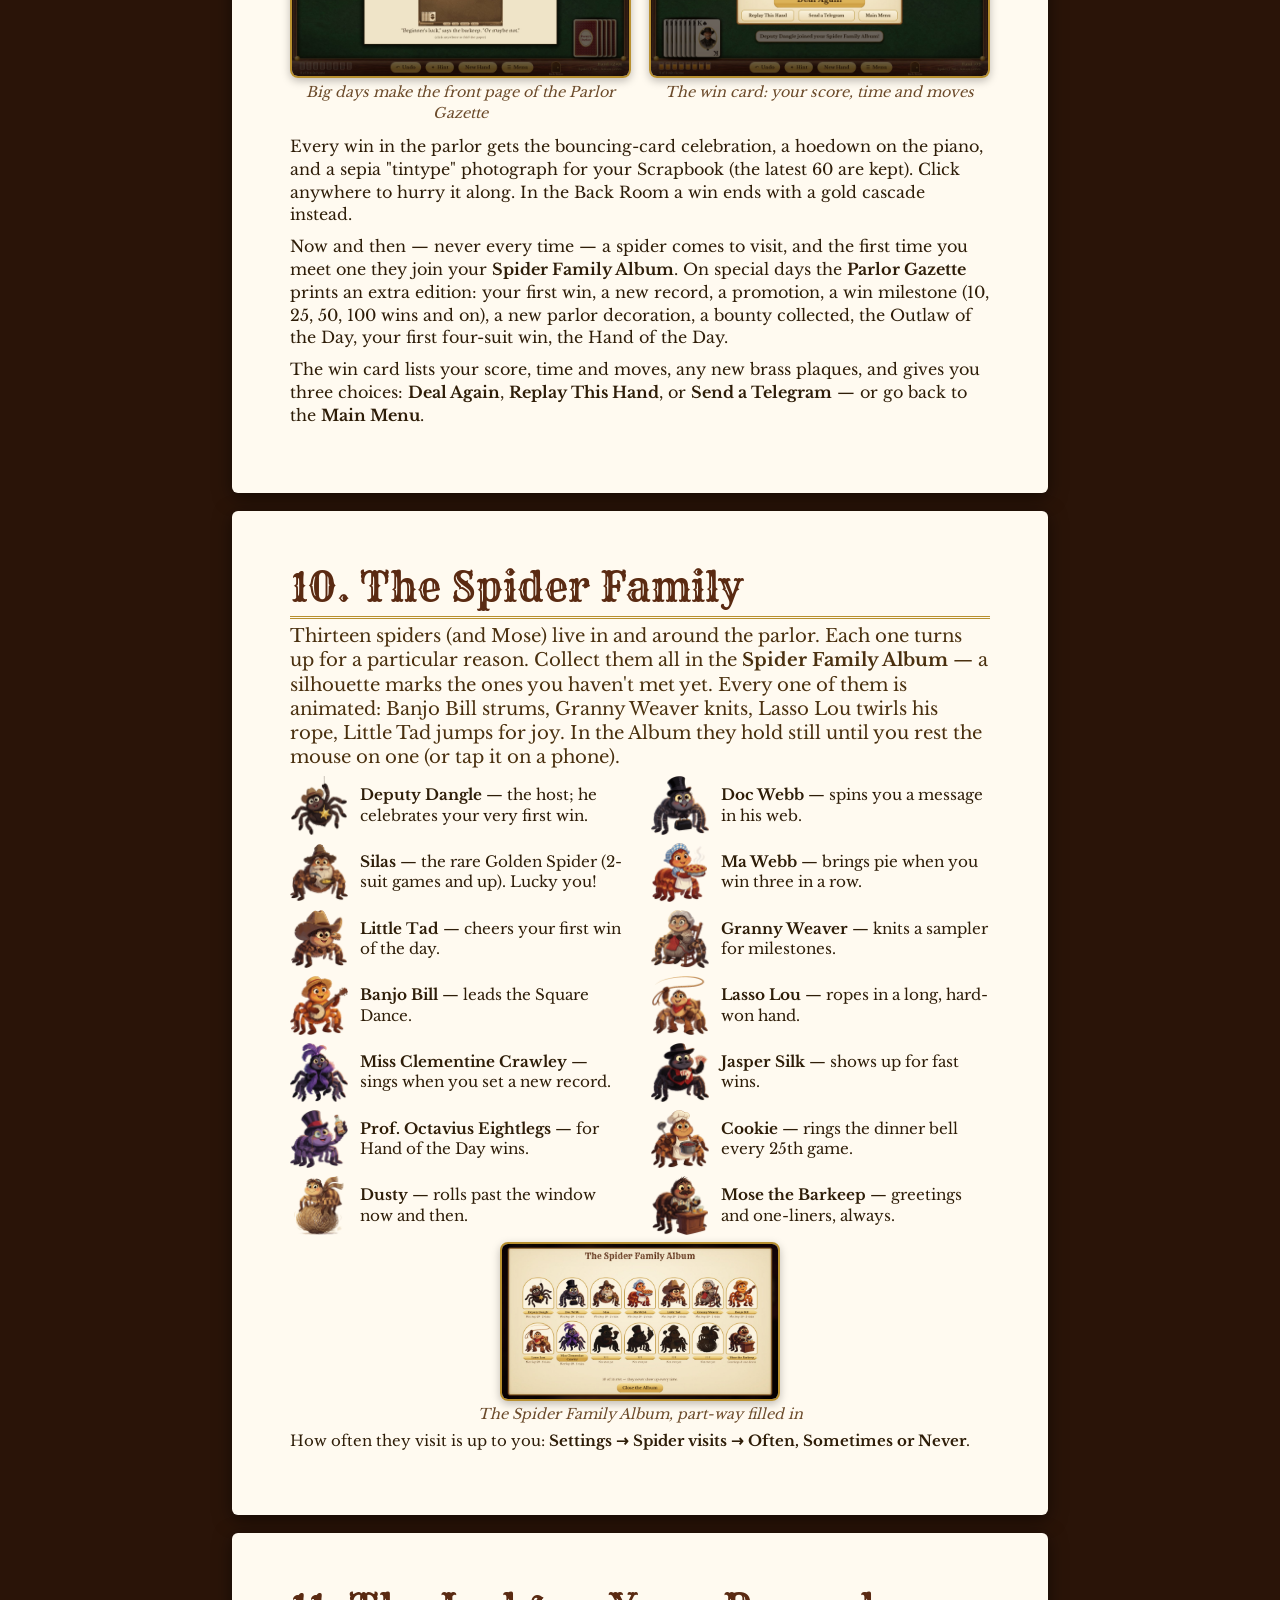
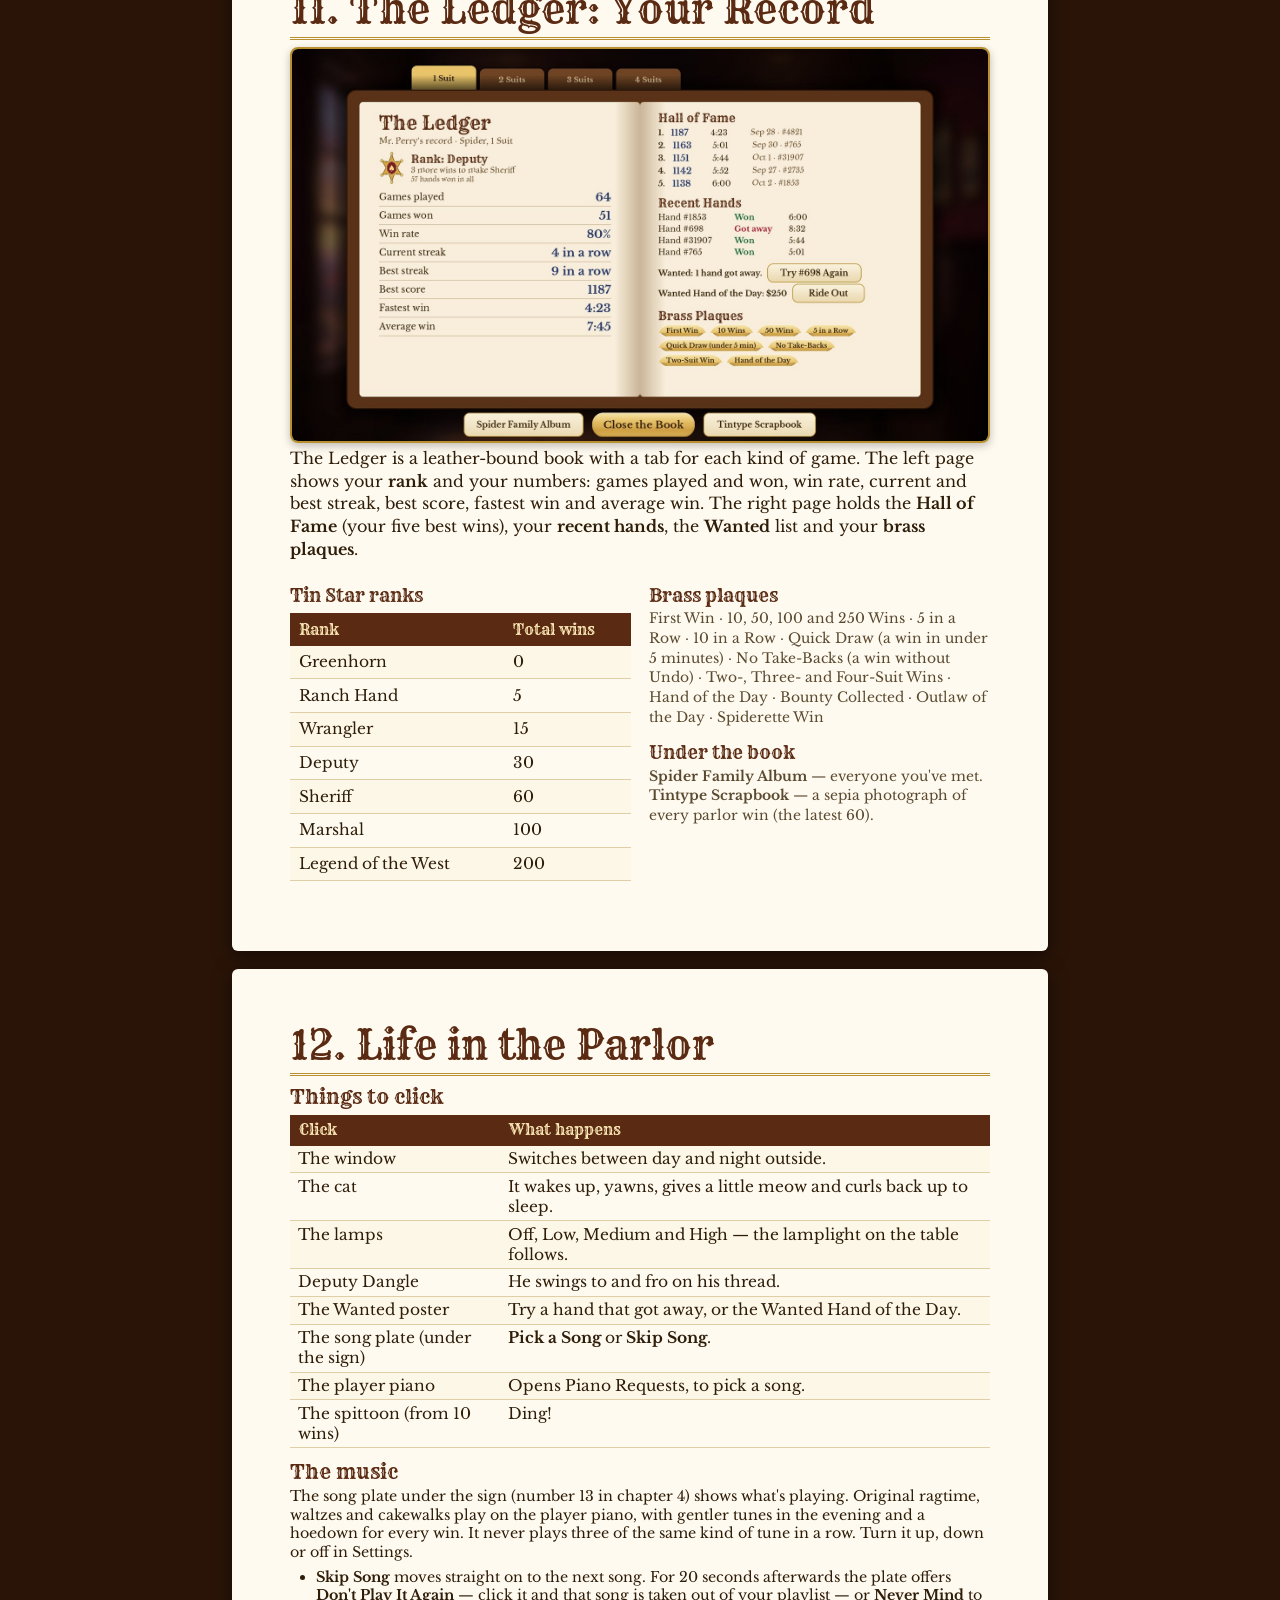
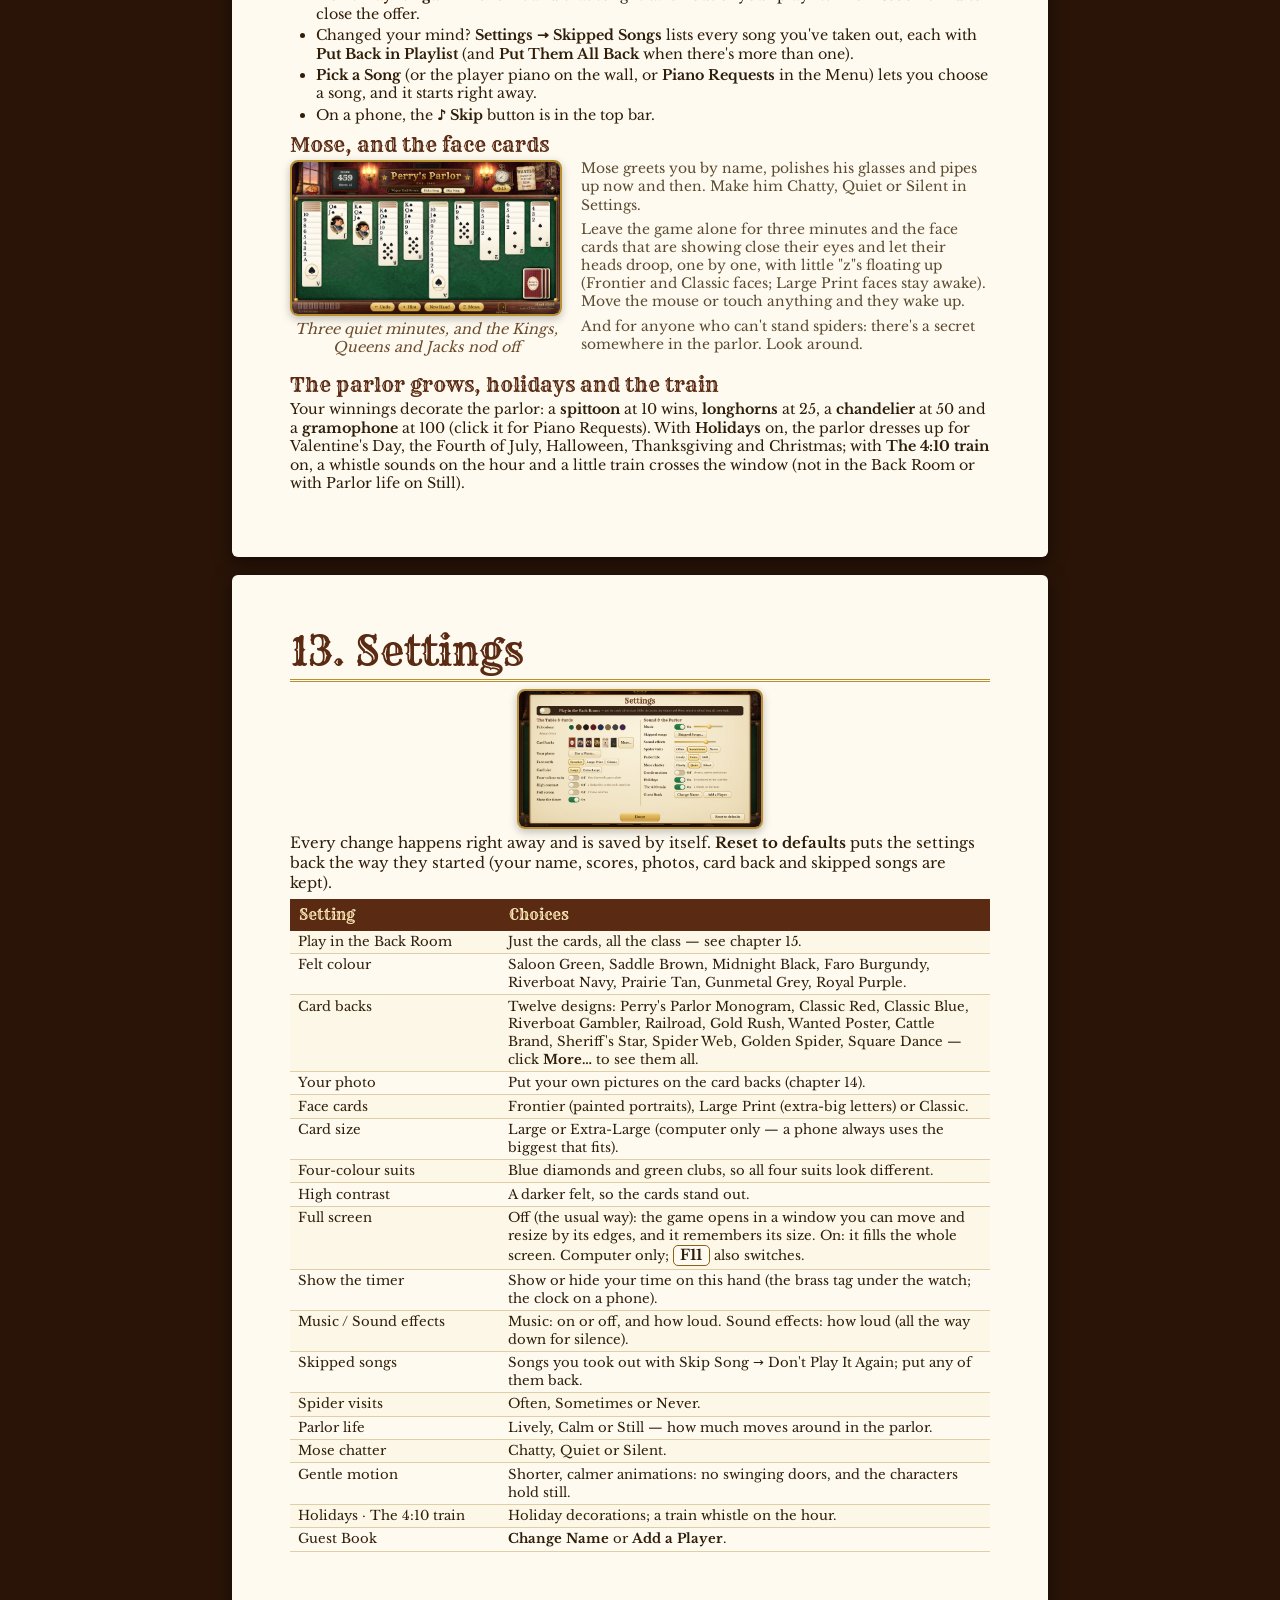
==== commit 44961c1f: "Privacy: About page browser buttons (Windows); manual v2r13 Co-Authored-By: Claude Opus 5.5 <noreply" ====
--- a/manual/index.html
+++ b/manual/index.html
@@ -77,7 +77,7 @@
   <div class="sub">SPIDER SOLITAIRE · EST. 1885</div>
   <div class="om">Owner's Manual</div>
   <img class="hero" src="img/welcome.jpg">
-  <div class="foot">For Windows computers and Android phones &amp; tablets · Version v2r12 · October 2026</div>
+  <div class="foot">For Windows computers and Android phones &amp; tablets · Version v2r13 · October 2026</div>
 </div></section>
 
 <!-- ======================= WELCOME ======================= -->
@@ -105,13 +105,13 @@
 <h1>1. Getting Started</h1>
 <h2>On a Windows computer</h2>
 <ol>
-<li>Double-click <b>Perrys Parlor v2r12 Setup.exe</b> (the numbers at the end are the version).</li>
+<li>Double-click <b>Perrys Parlor v2r13 Setup.exe</b> (the numbers at the end are the version).</li>
 <li>Windows may show a blue box that says <i>"Windows protected your PC."</i> That only means the game isn't from a big company.
 Click <b>More info</b>, then <b>Run anyway</b>.</li>
 <li>Click <b>Install</b>, then <b>Finish</b> (leave "Open Perry's Parlor now" ticked to start right away). A gold sheriff's star called <b>Perry's Parlor</b> appears on your desktop and in the Start menu.</li>
 <li>Double-click the star whenever you want to play.</li>
 </ol>
-<p>There's also a no-install copy (<b>Perrys Parlor v2r12.exe</b>): double-click it to play straight away.</p>
+<p>There's also a no-install copy (<b>Perrys Parlor v2r13.exe</b>): double-click it to play straight away.</p>
 <h2>On an Android phone or tablet</h2>
 <ol>
 <li>Once Perry's Parlor is in the Play Store: open the <b>Play Store</b>, search for <b>Perry's Parlor</b>, and tap <b>Install</b>.</li>
@@ -145,7 +145,7 @@
 <tr><td><b>Other Games</b></td><td>Spiderette, Relaxed Spider, the <b>Wanted Hand of the Day</b> ($250), and <b>Show Me How</b> — watch the game play a hand by itself.</td></tr>
 <tr><td><b>The Ledger</b></td><td>Your record: wins, streaks, best scores, rank and brass plaques.</td></tr>
 <tr><td><b>Settings</b></td><td>Felt colour, card styles, sound, and much more (chapter 13).</td></tr>
-<tr><td><b>How to Play</b></td><td>A one-page picture guide to the rules.</td></tr>
+<tr><td><b>How to Play</b></td><td>A one-page picture guide to the rules. Its <b>About the Parlor</b> button tells who made the game, and why.</td></tr>
 <tr><td><b>Not Mr. Perry?</b></td><td>Switch to a different player, or add a new one.</td></tr>
 <tr><td><b>Leave the Parlor</b></td><td>Closes the game. It asks first, and your hand is saved.</td></tr>
 </table>
@@ -534,8 +534,10 @@
 <section class="chapter">
 <h1>19. Privacy and Credits</h1>
 <h2>Your privacy</h2>
-<p>Perry's Parlor collects nothing. There's no account, no advertising, no tracking, and it never uses the internet.
+<p>Perry's Parlor collects nothing. There's no account, no advertising, no tracking, and the game itself never uses the internet.
 Names, scores, settings and any photos you add stay on your own computer or phone.
+(On a computer, the <b>About the Parlor</b> page has two buttons about FaleOfaz, a care home in Utah. They open your own web
+browser, and only if you click them. Nothing is asked of you.)
 The full policy is at <b>tcdeveloper27.github.io/perrys-parlor/privacy.html</b>.</p>
 <h2>Credits</h2>
 <table>
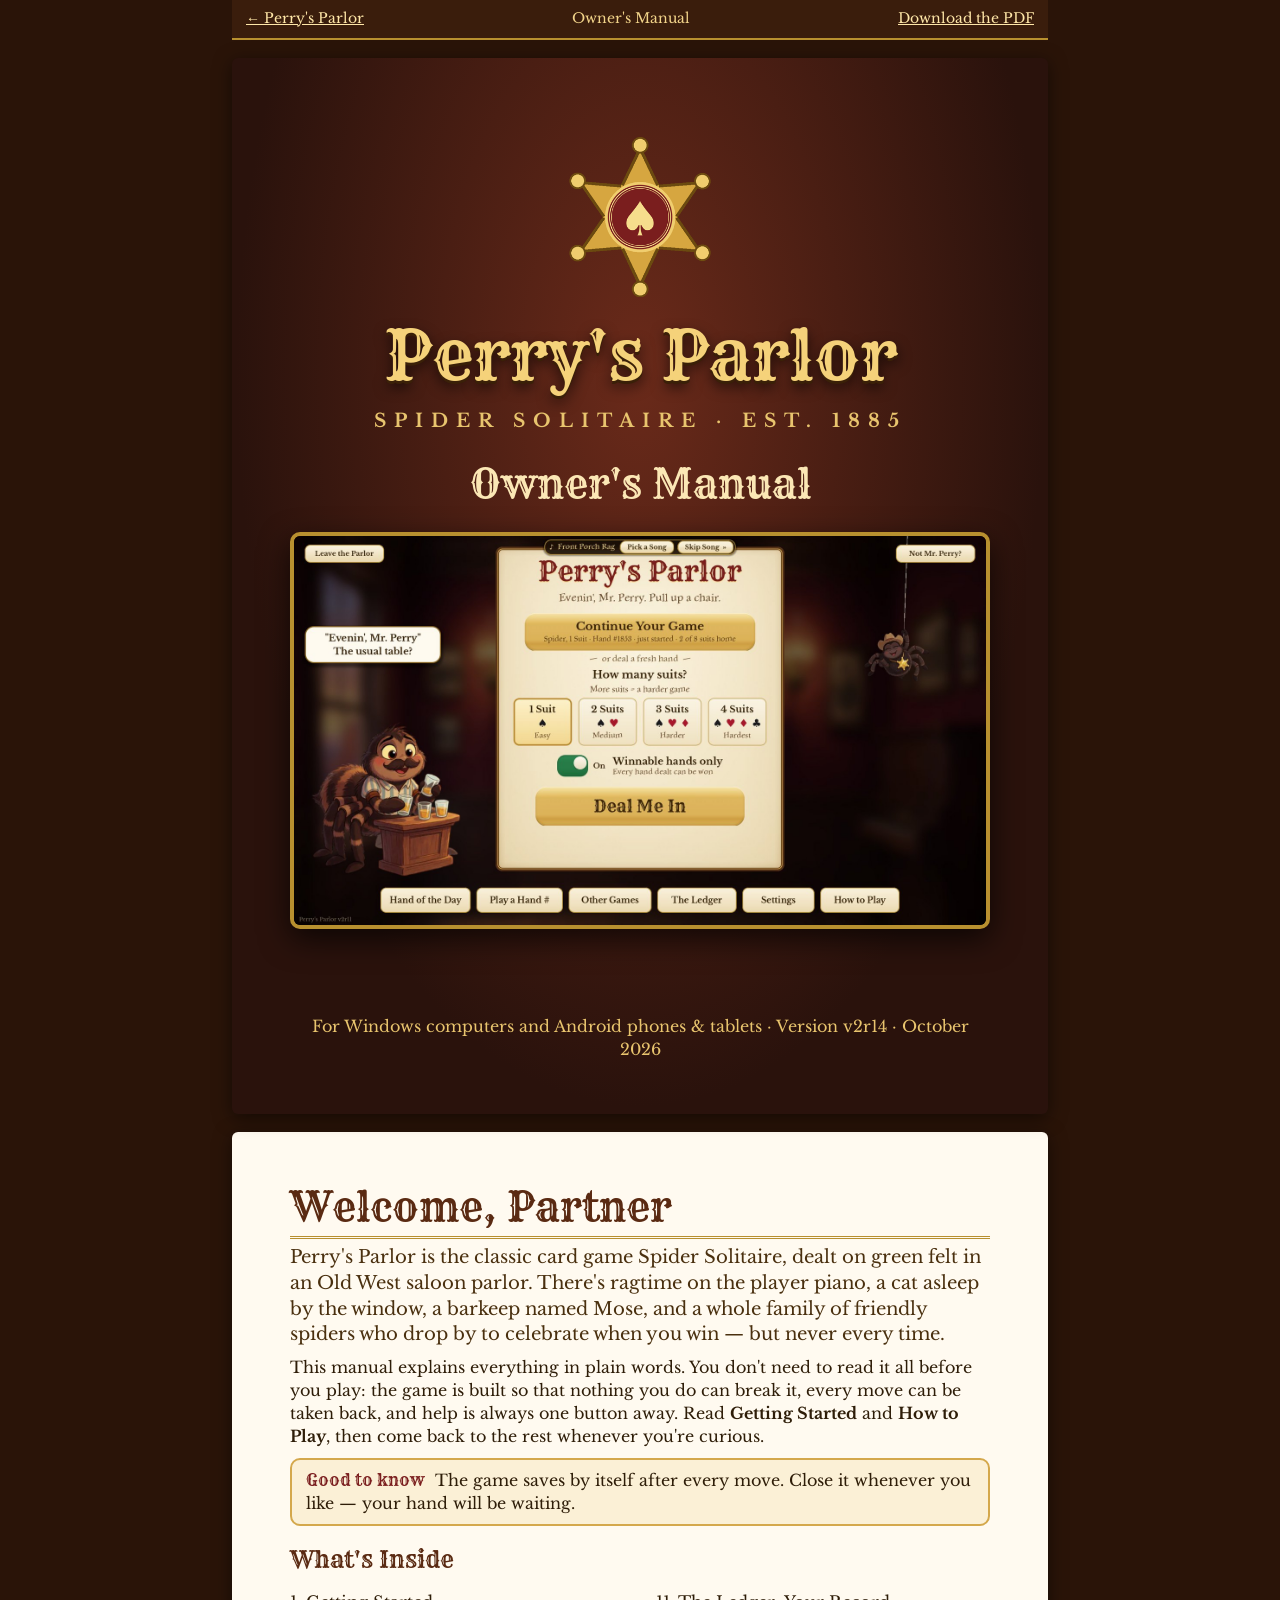
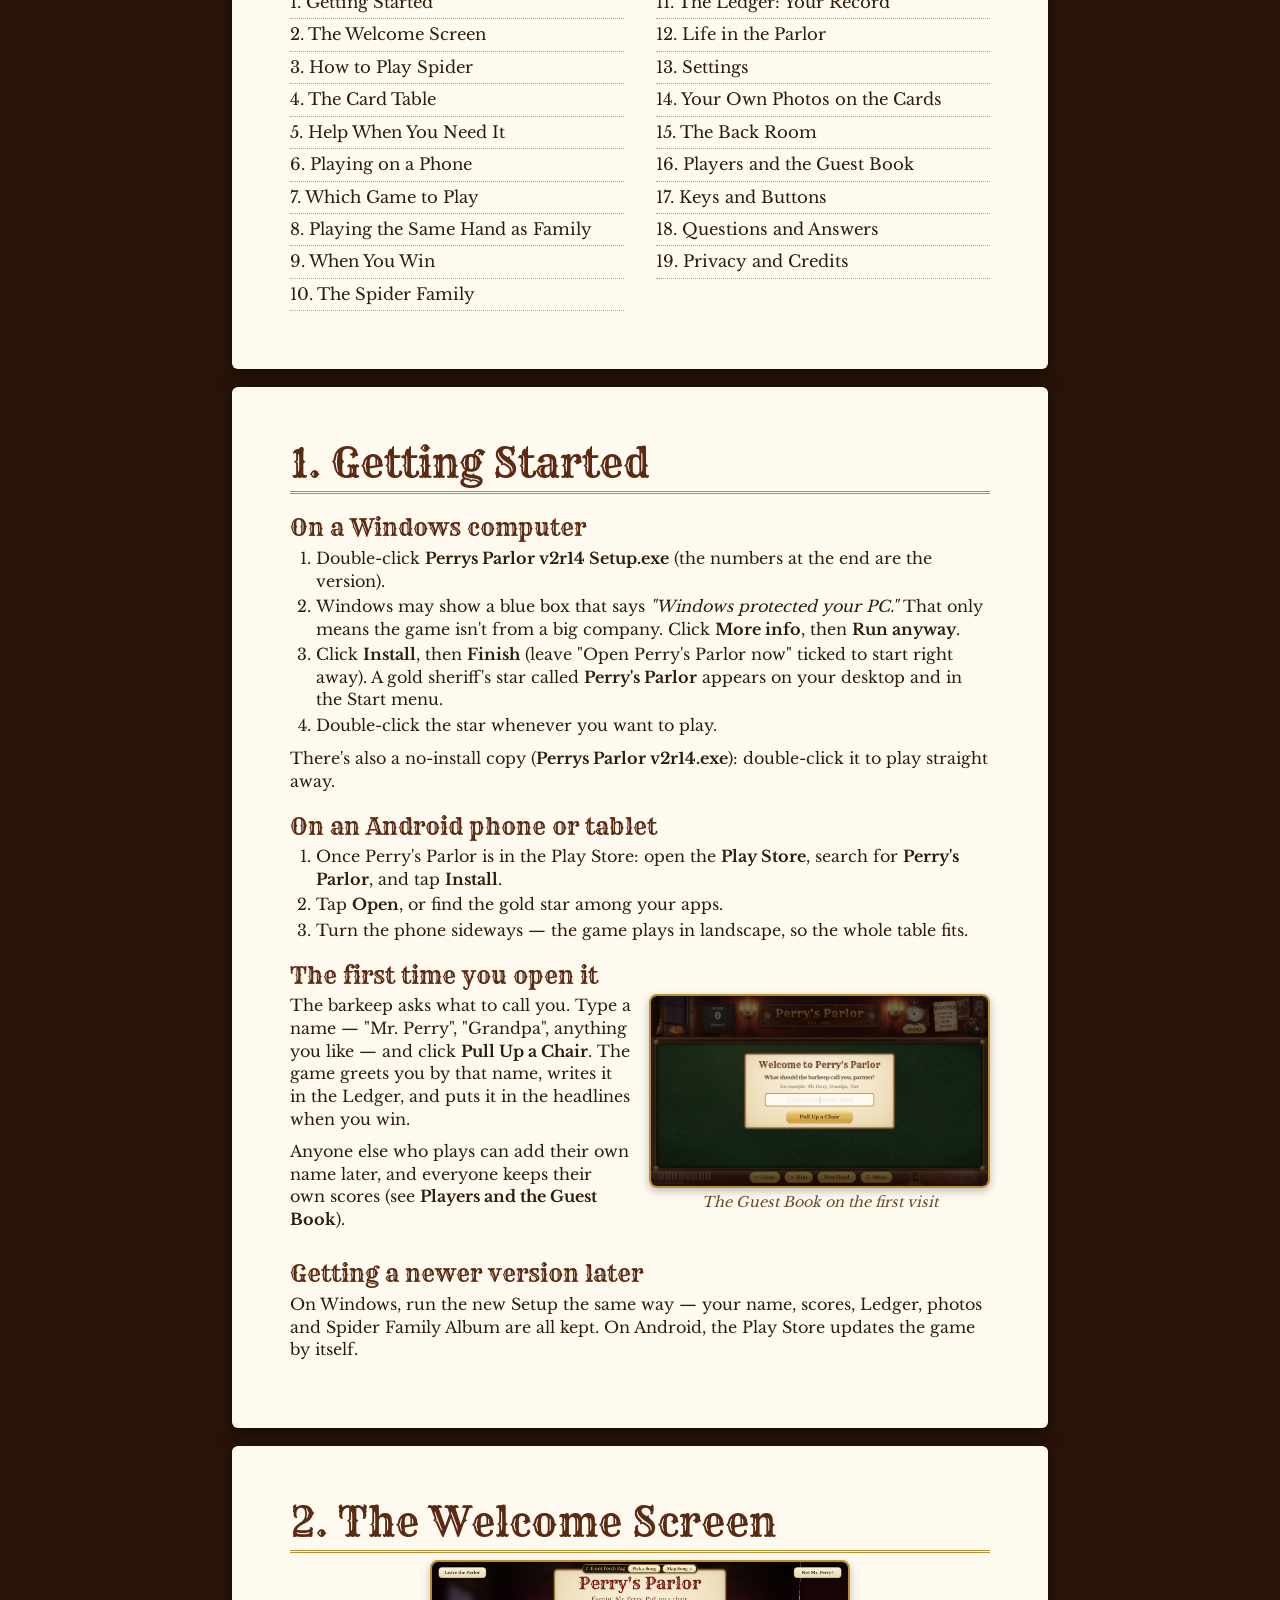
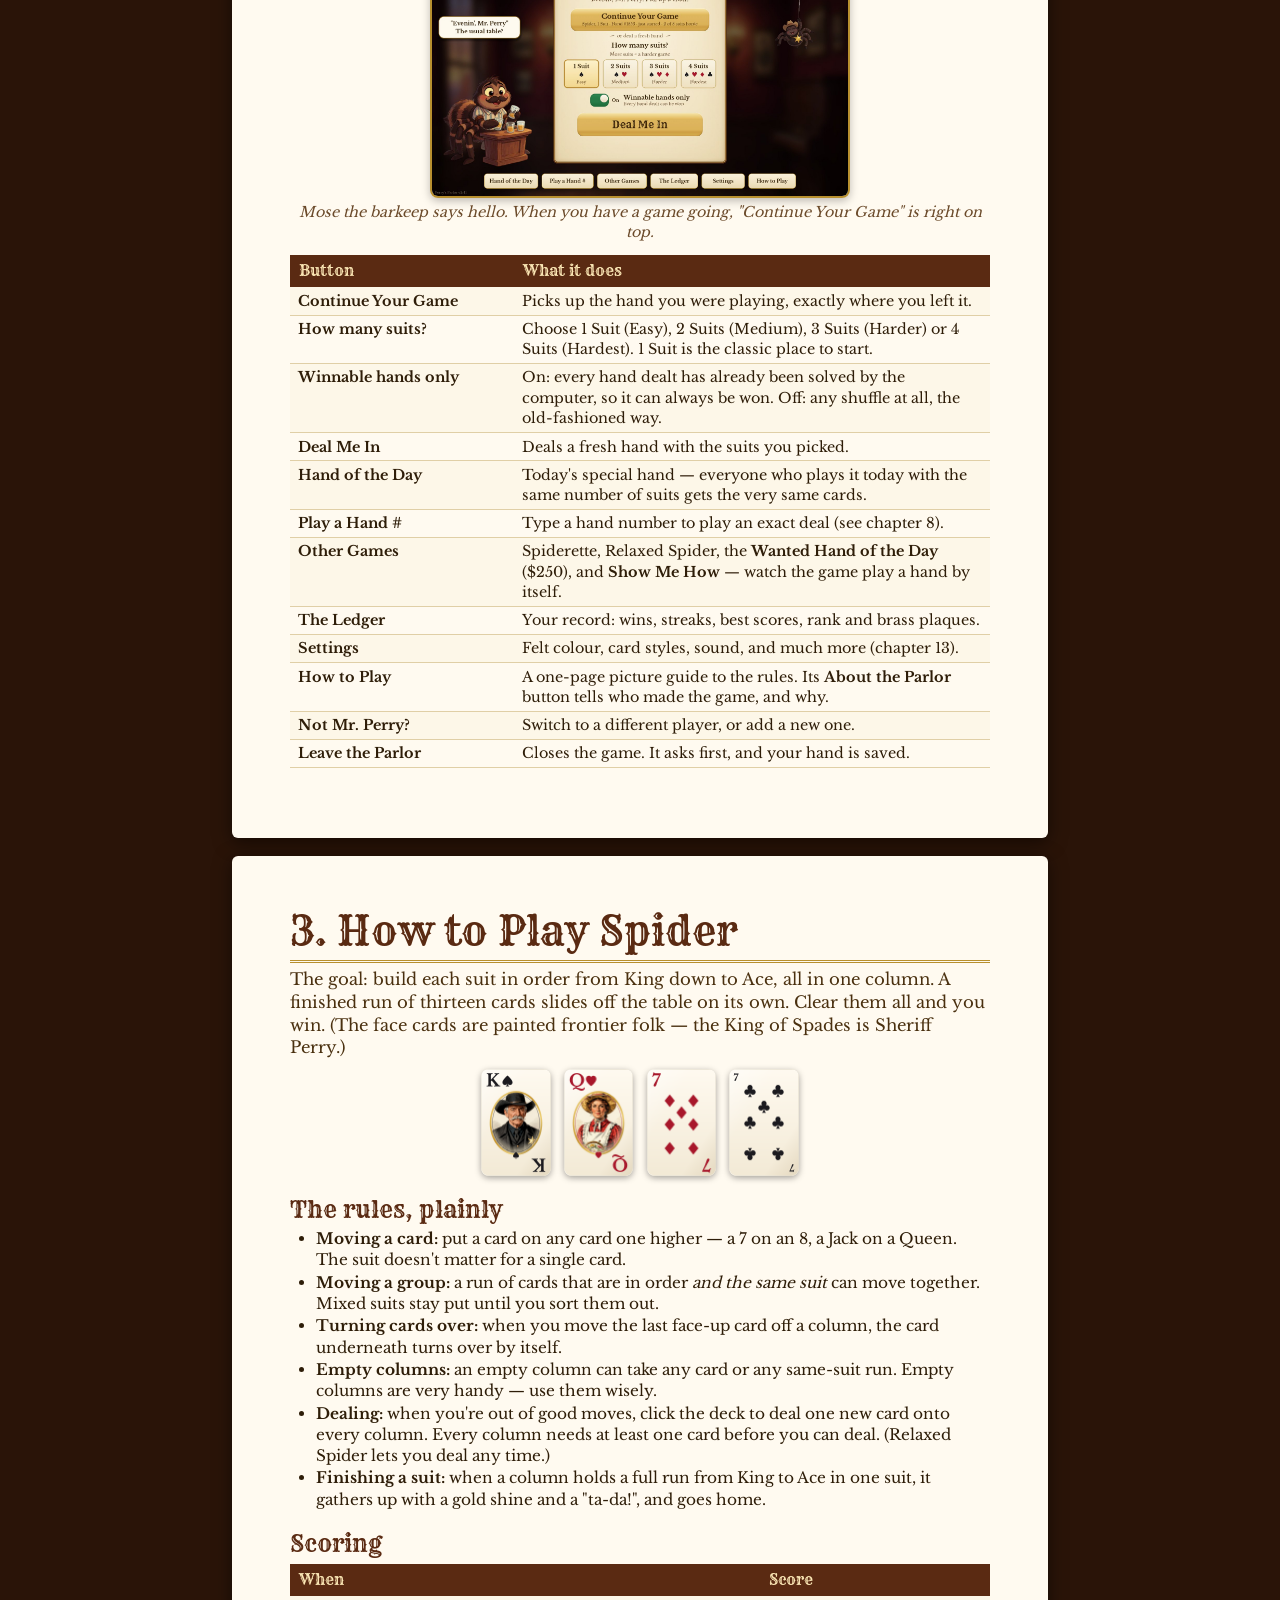
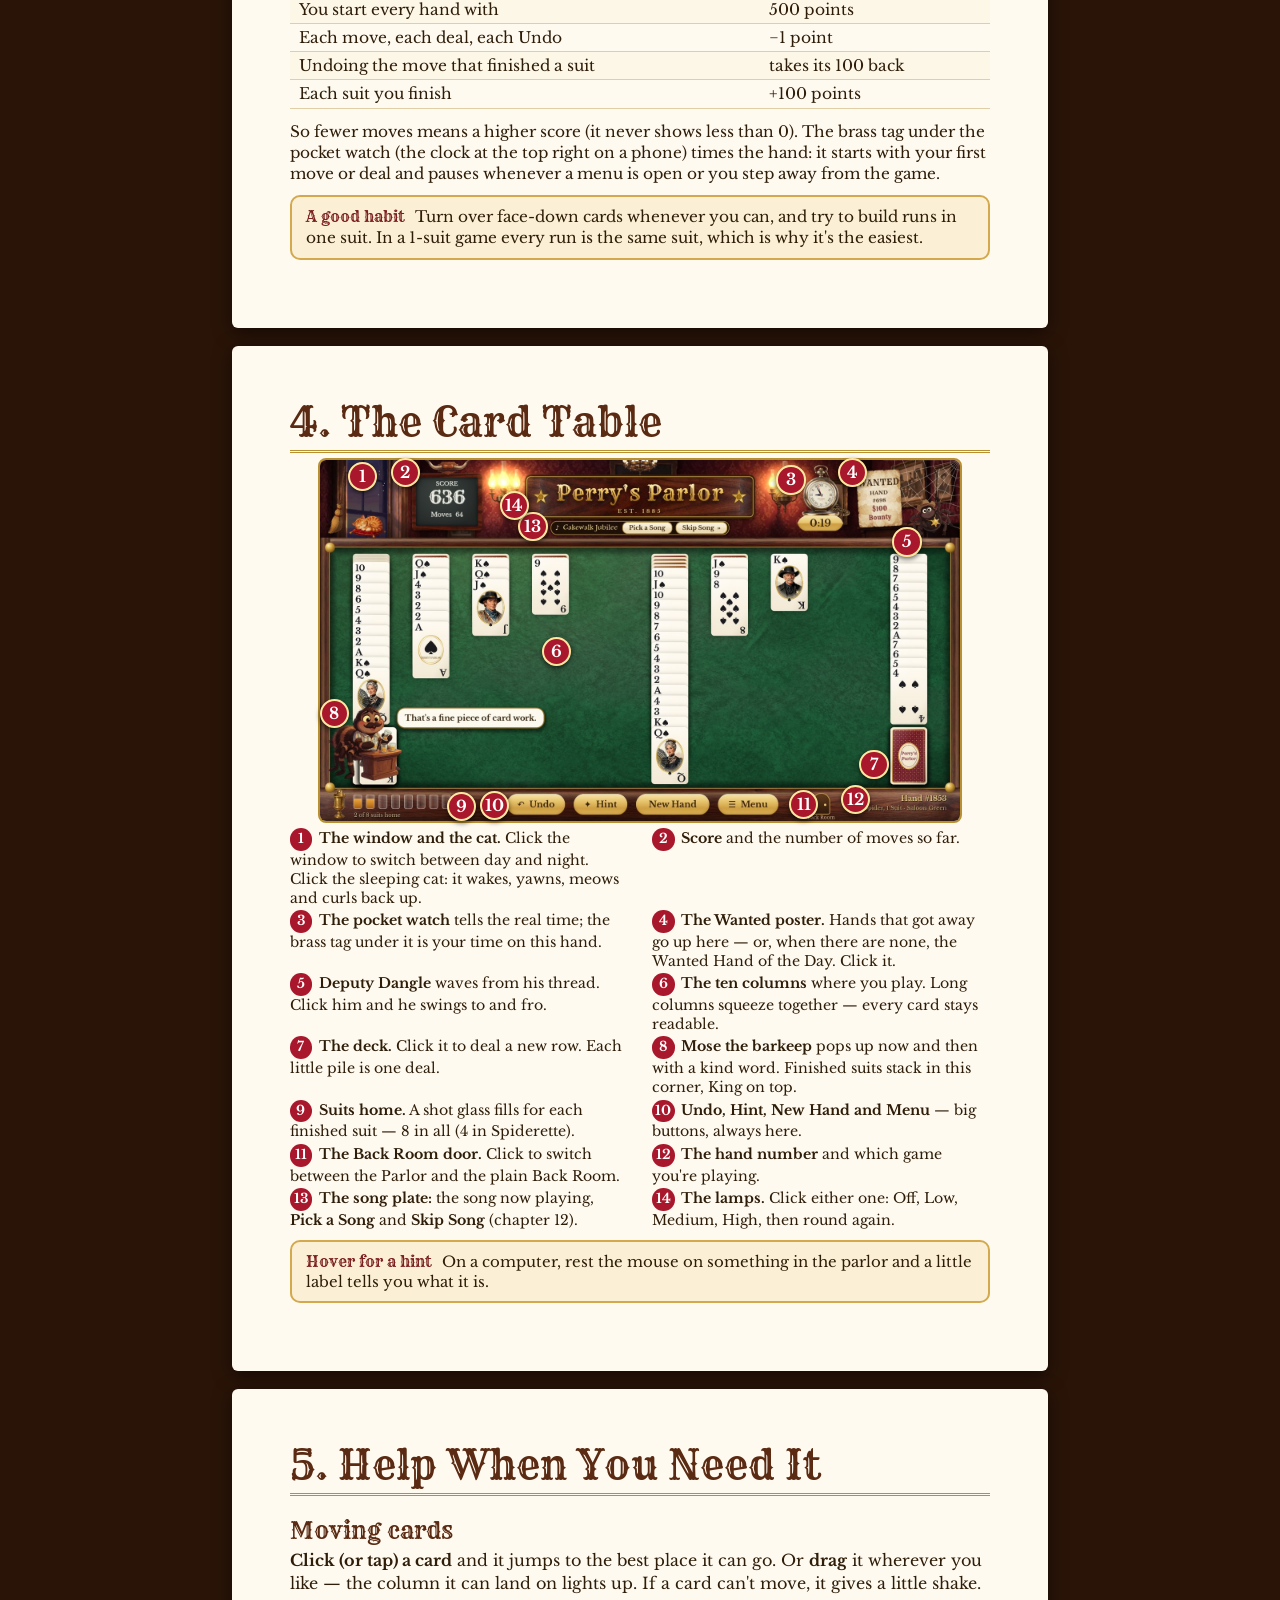
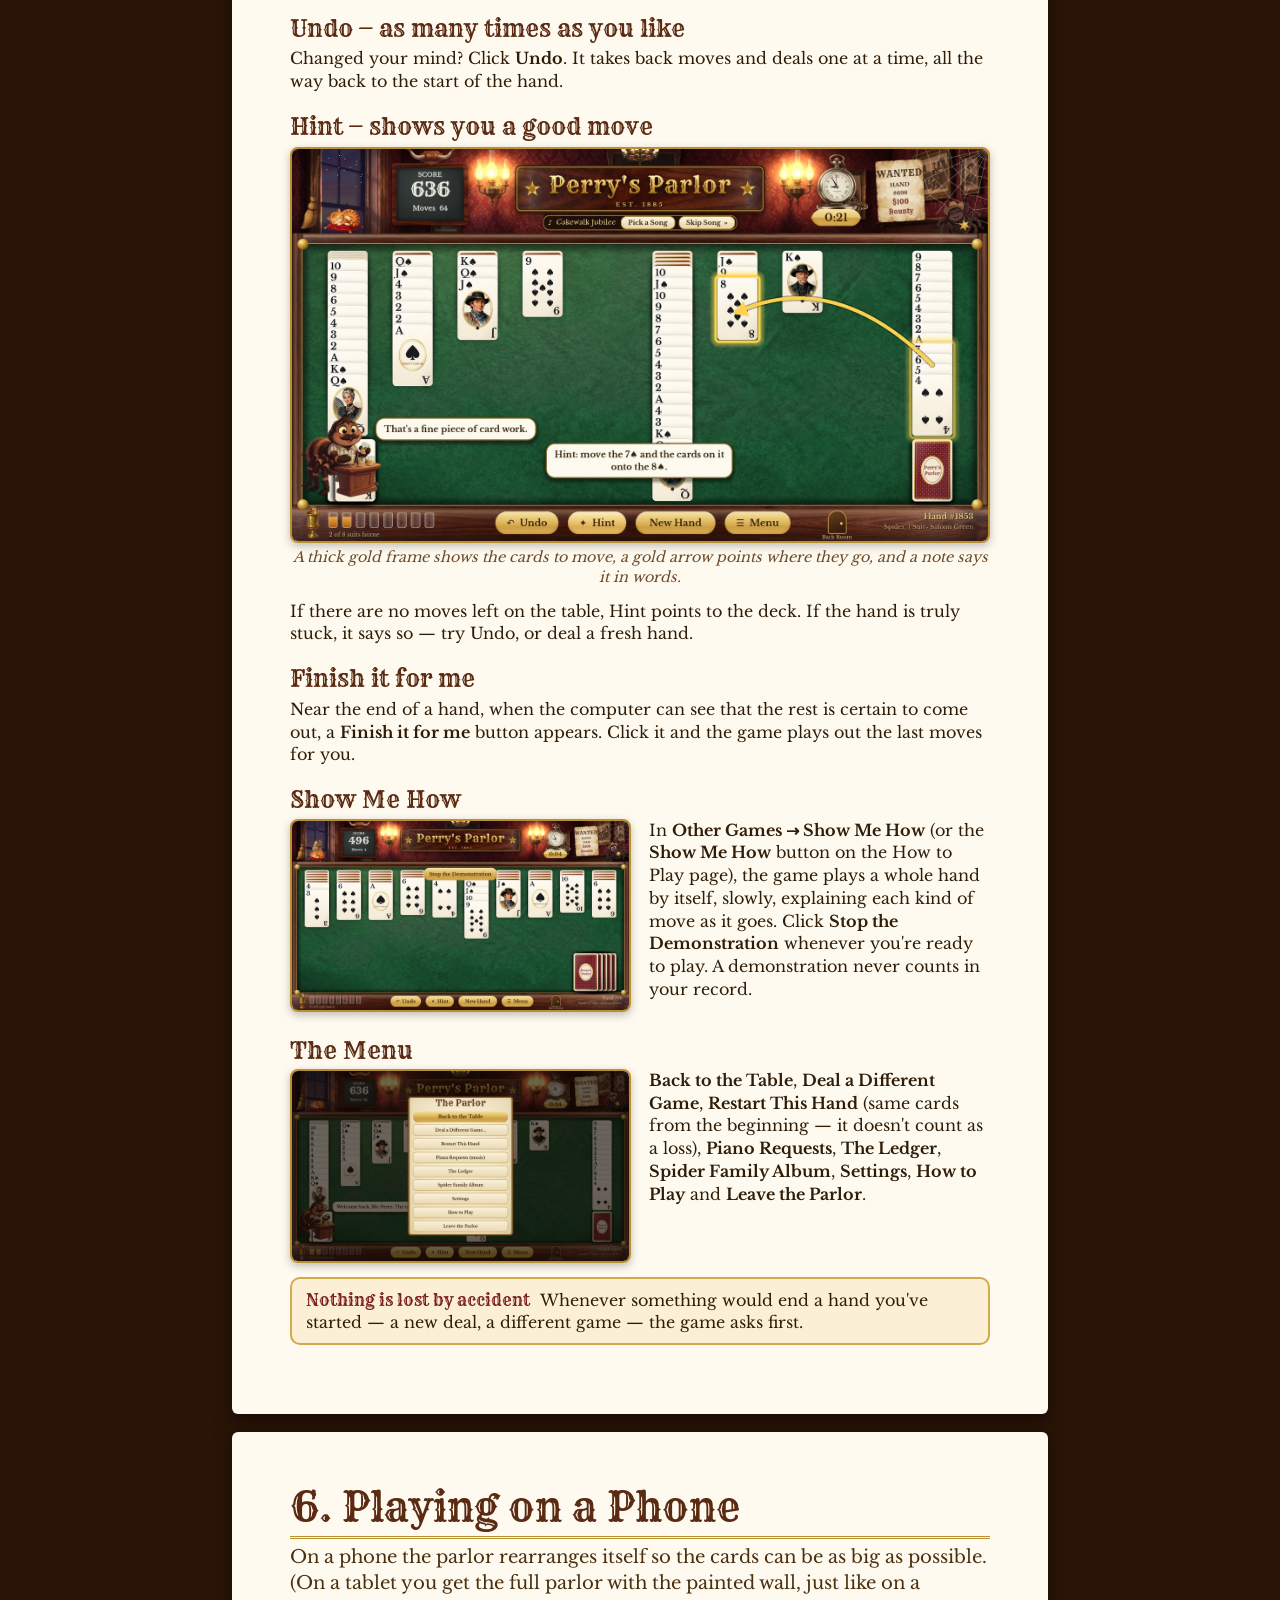
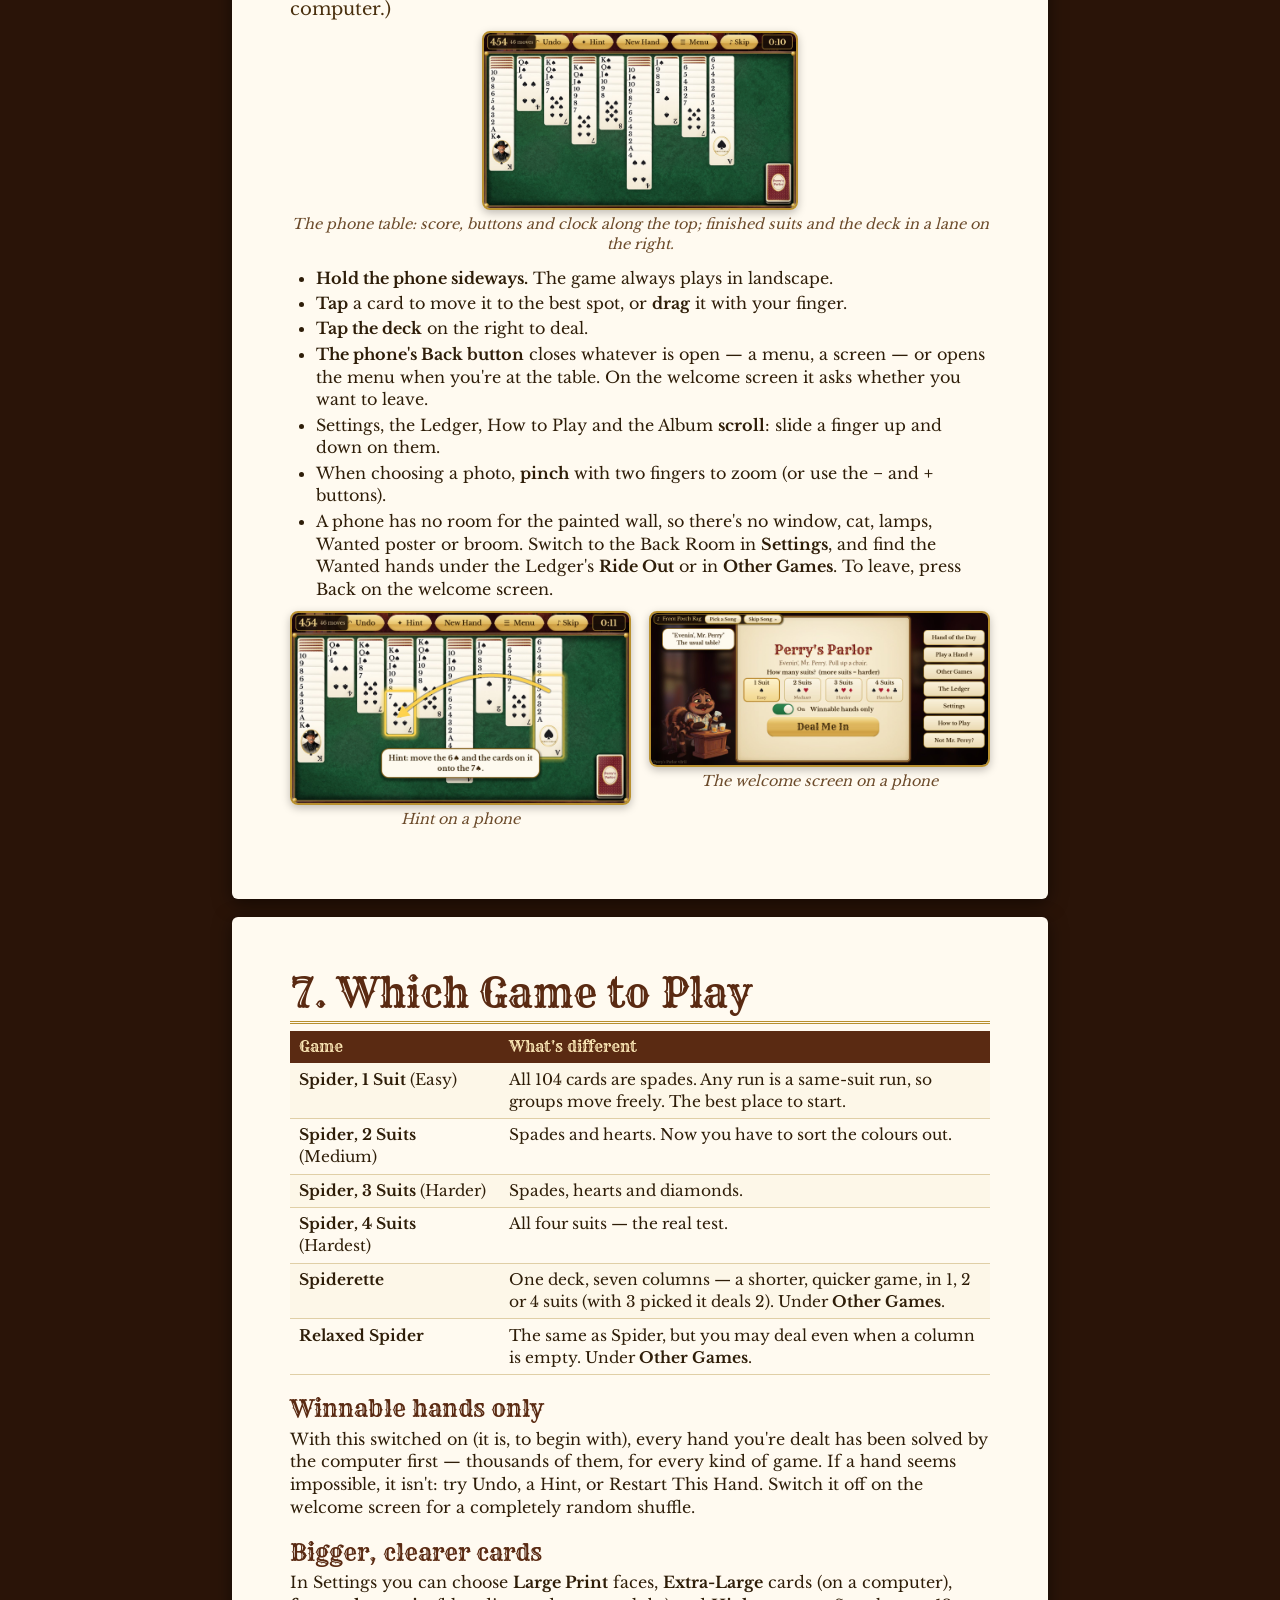
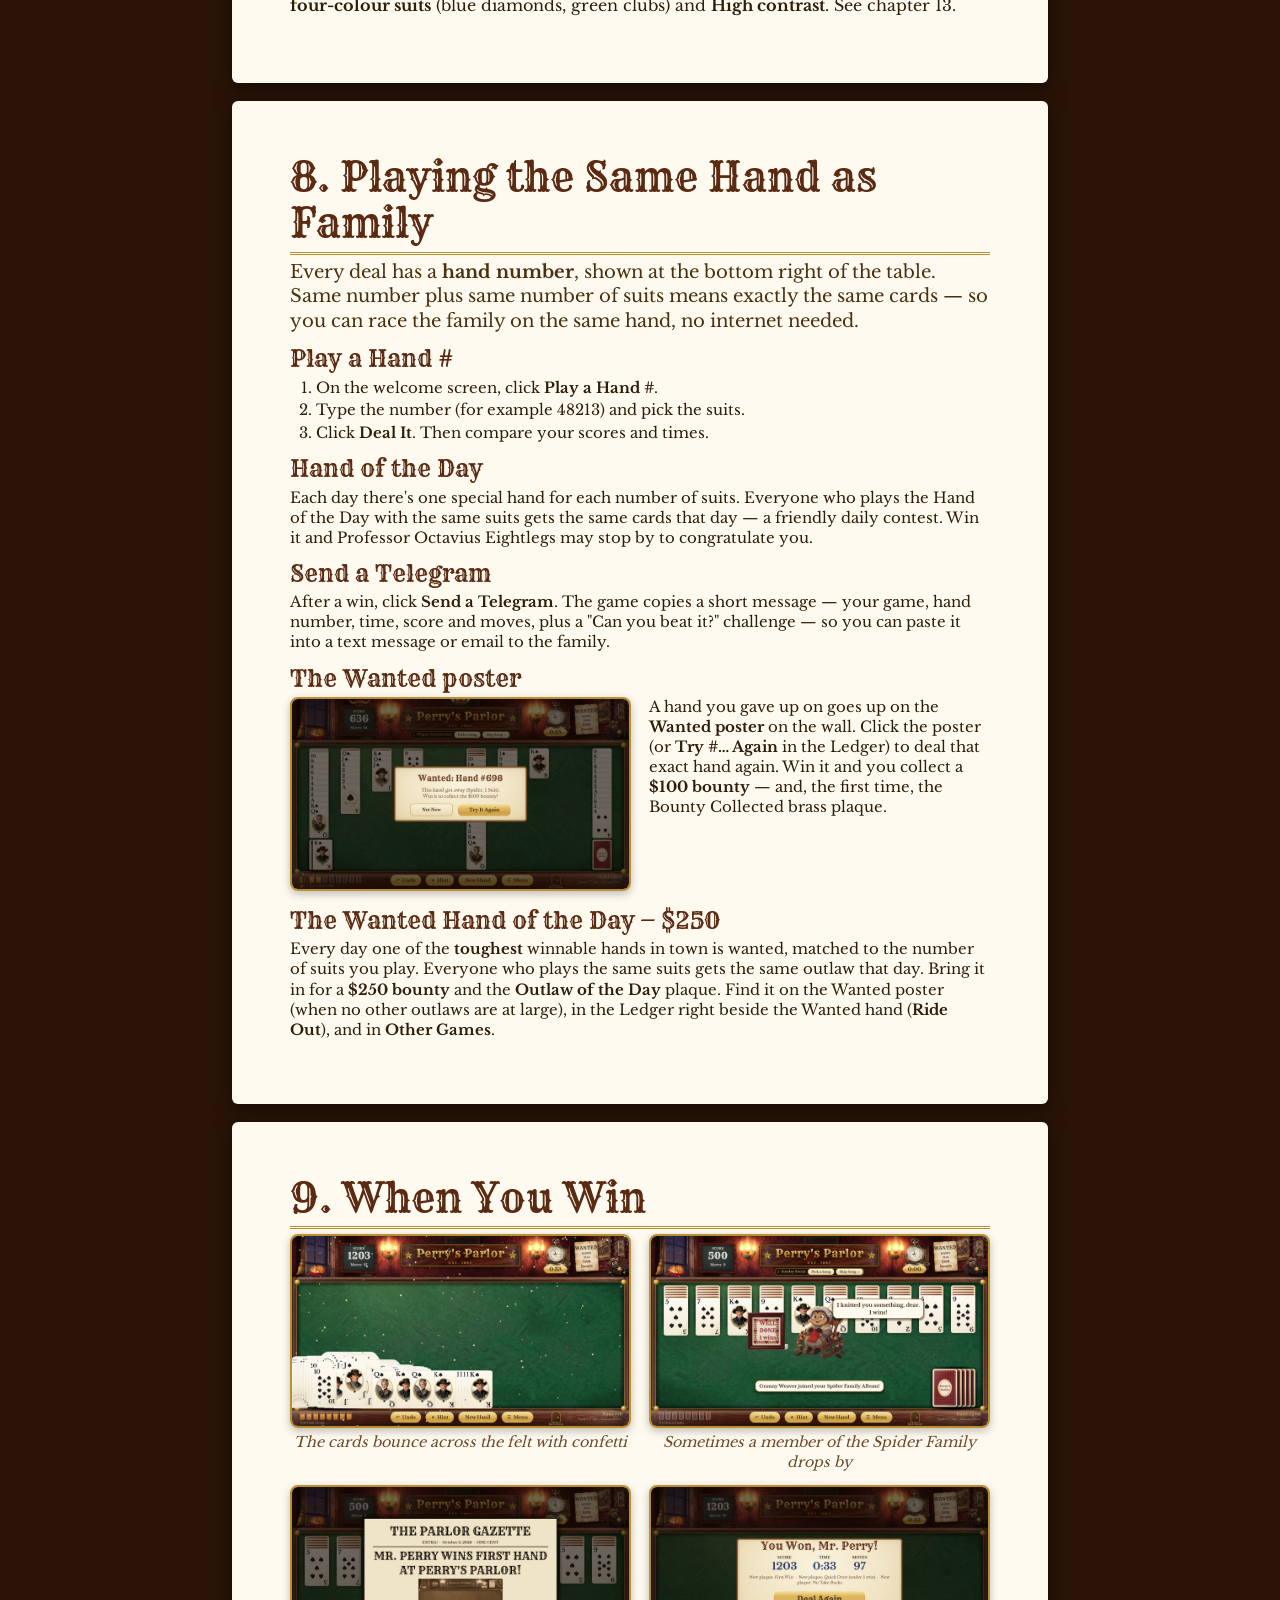
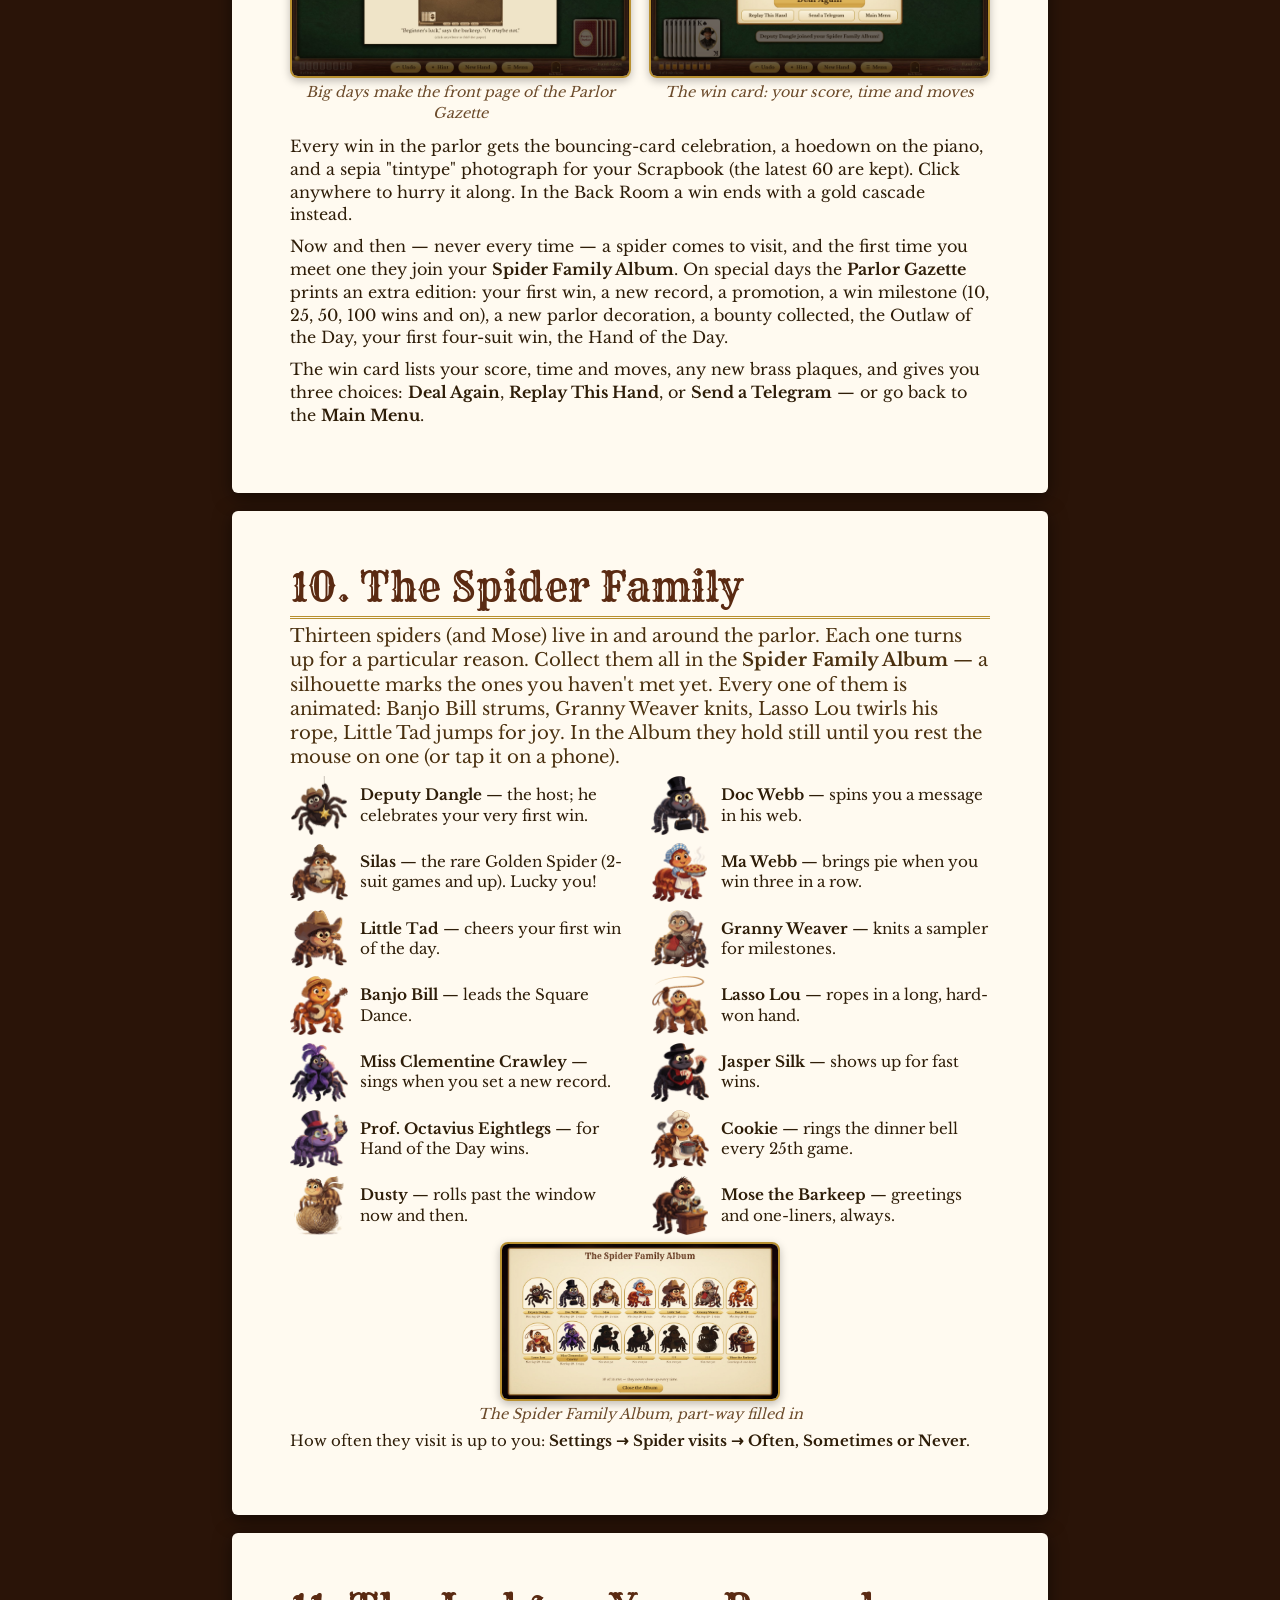
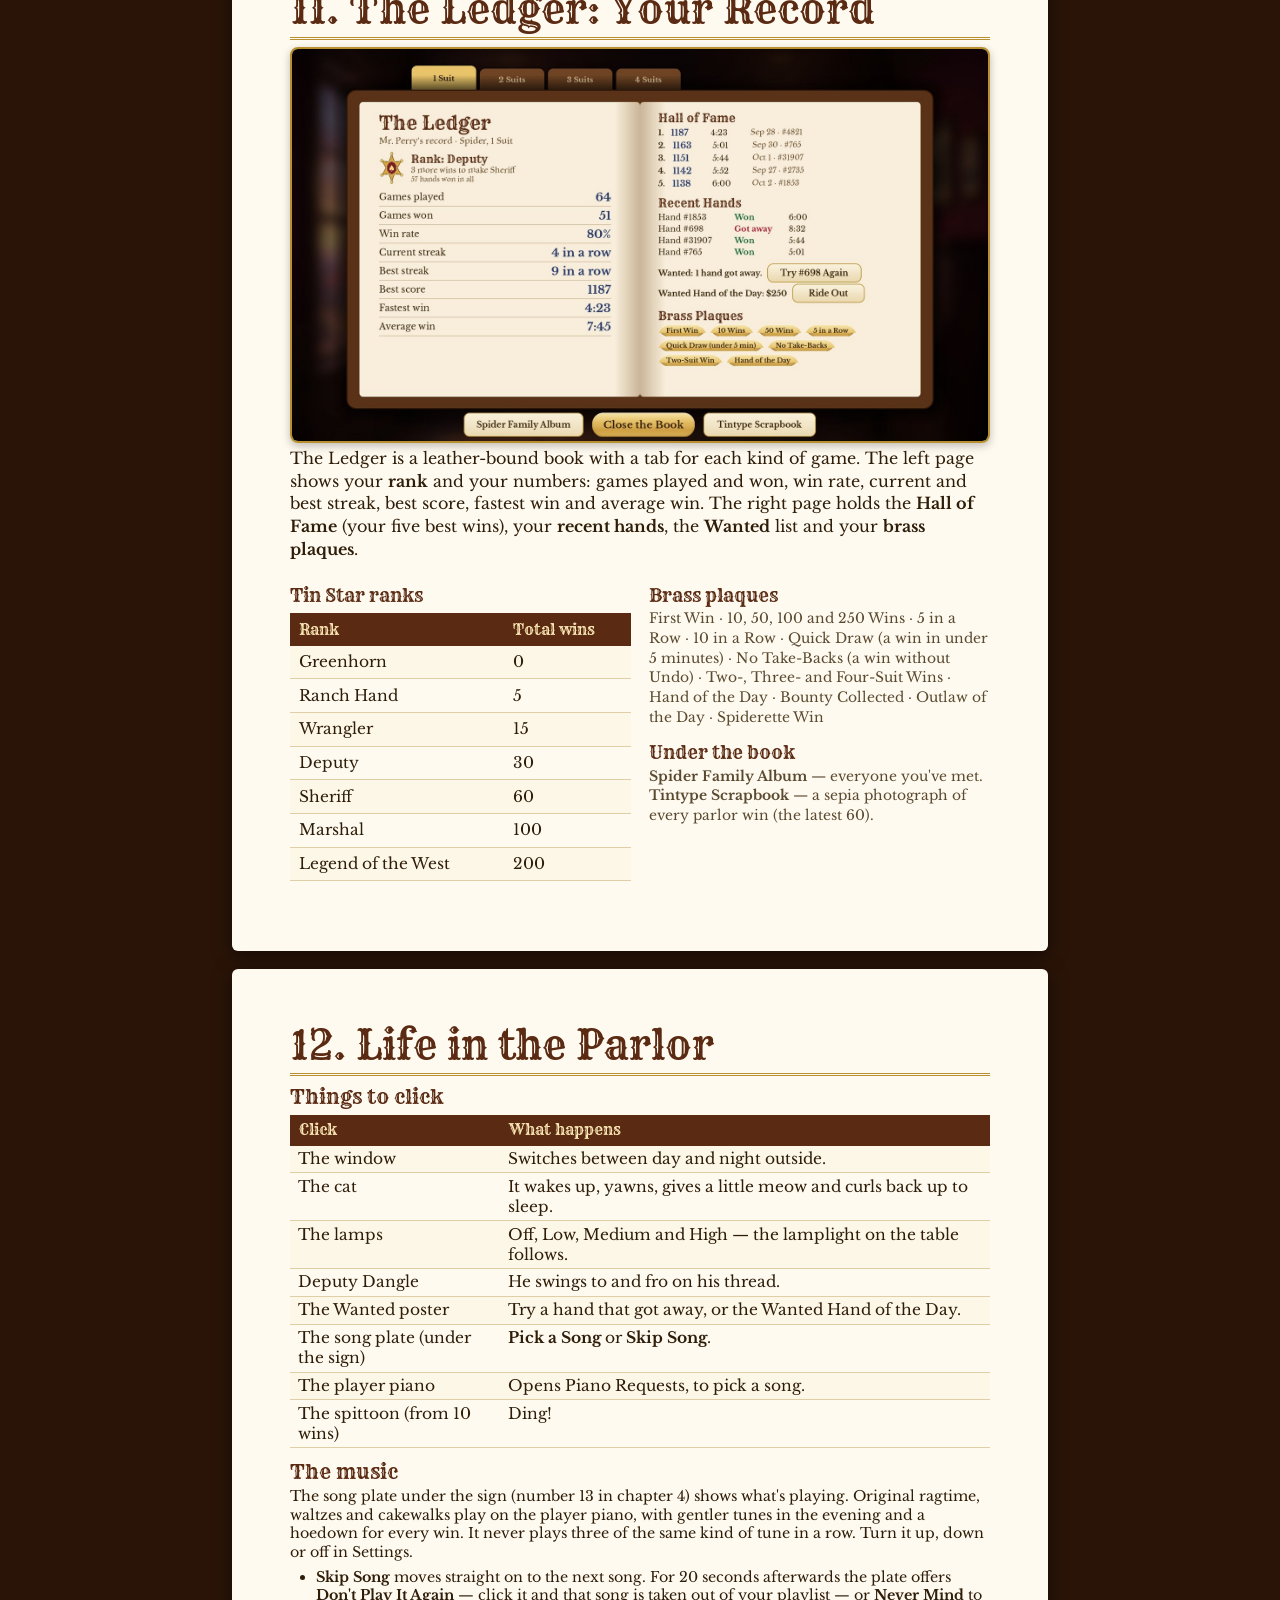
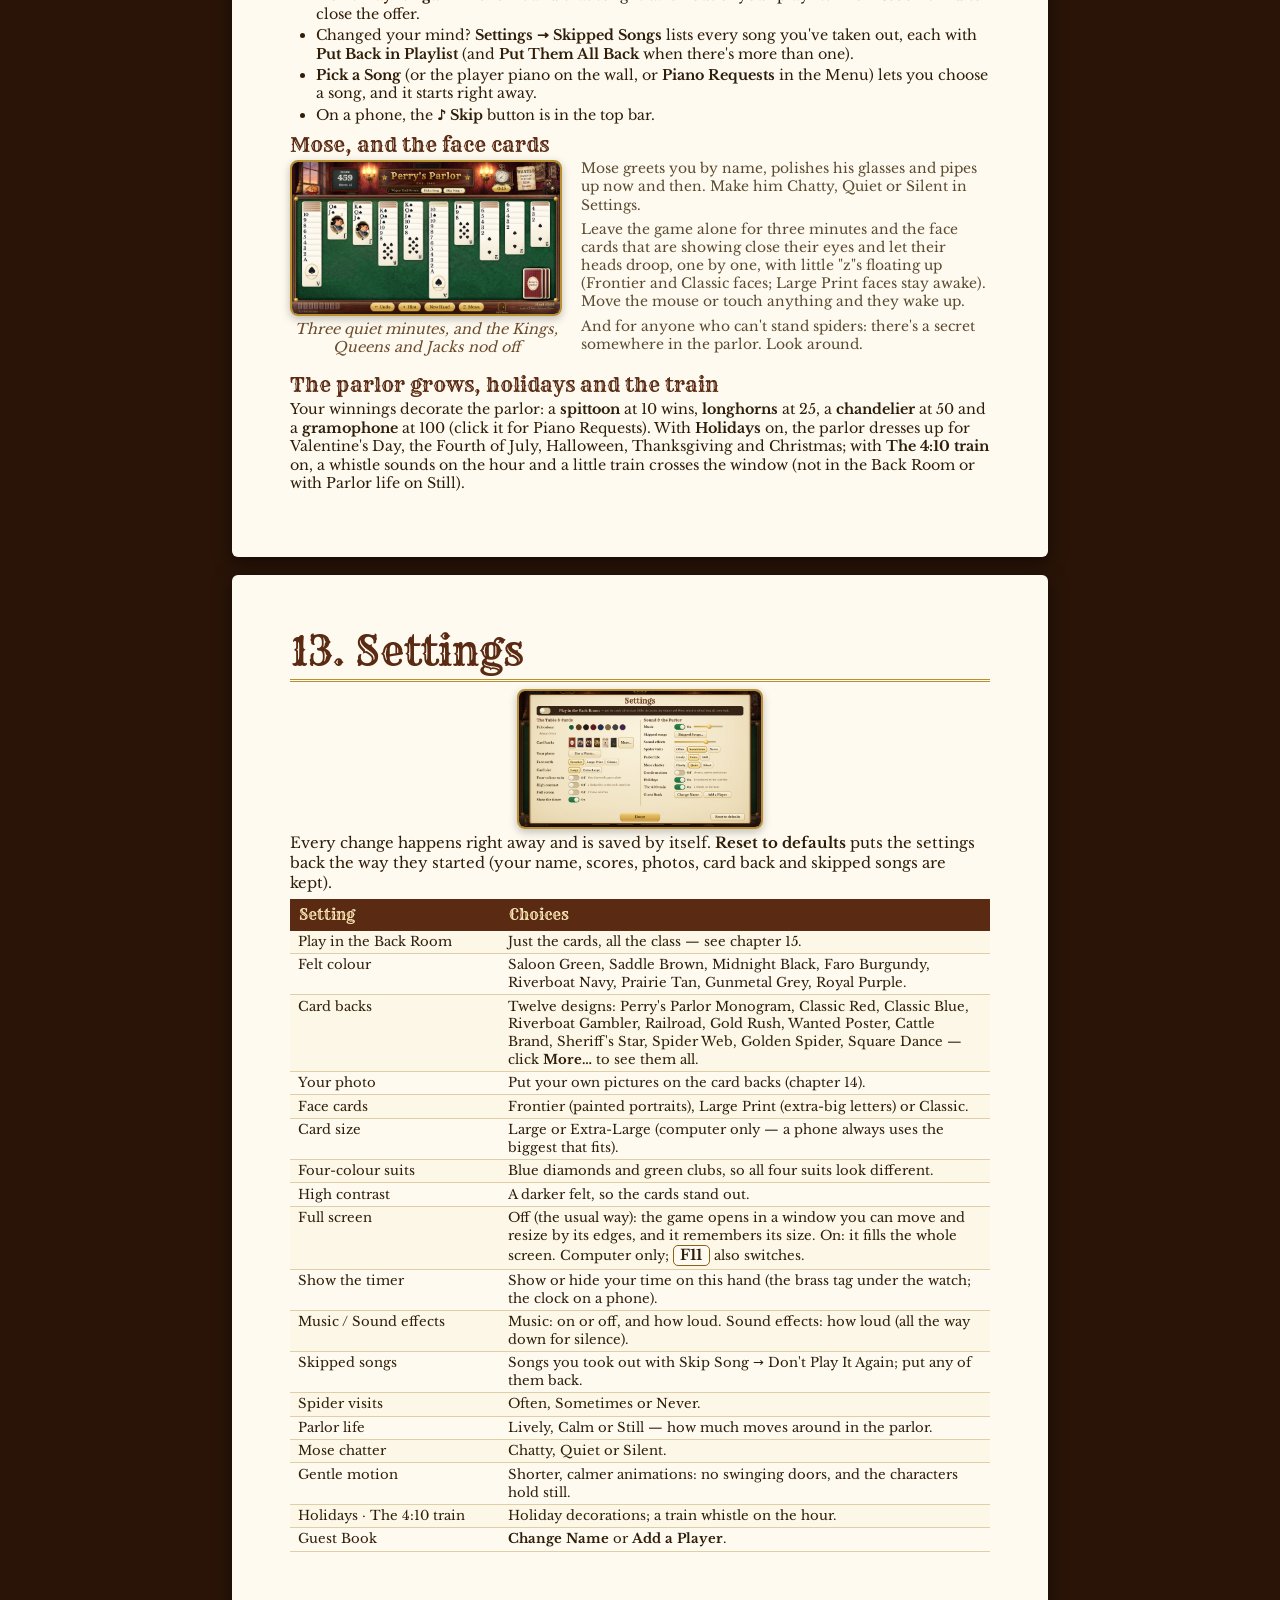
==== commit 84c9c0a4: "Publisher: AdCentric Media; manual v2r14 Co-Authored-By: Claude Opus 5.5 <noreply@anthropic.com>" ====
--- a/manual/index.html
+++ b/manual/index.html
@@ -77,7 +77,7 @@
   <div class="sub">SPIDER SOLITAIRE · EST. 1885</div>
   <div class="om">Owner's Manual</div>
   <img class="hero" src="img/welcome.jpg">
-  <div class="foot">For Windows computers and Android phones &amp; tablets · Version v2r13 · October 2026</div>
+  <div class="foot">For Windows computers and Android phones &amp; tablets · Version v2r14 · October 2026</div>
 </div></section>
 
 <!-- ======================= WELCOME ======================= -->
@@ -105,13 +105,13 @@
 <h1>1. Getting Started</h1>
 <h2>On a Windows computer</h2>
 <ol>
-<li>Double-click <b>Perrys Parlor v2r13 Setup.exe</b> (the numbers at the end are the version).</li>
+<li>Double-click <b>Perrys Parlor v2r14 Setup.exe</b> (the numbers at the end are the version).</li>
 <li>Windows may show a blue box that says <i>"Windows protected your PC."</i> That only means the game isn't from a big company.
 Click <b>More info</b>, then <b>Run anyway</b>.</li>
 <li>Click <b>Install</b>, then <b>Finish</b> (leave "Open Perry's Parlor now" ticked to start right away). A gold sheriff's star called <b>Perry's Parlor</b> appears on your desktop and in the Start menu.</li>
 <li>Double-click the star whenever you want to play.</li>
 </ol>
-<p>There's also a no-install copy (<b>Perrys Parlor v2r13.exe</b>): double-click it to play straight away.</p>
+<p>There's also a no-install copy (<b>Perrys Parlor v2r14.exe</b>): double-click it to play straight away.</p>
 <h2>On an Android phone or tablet</h2>
 <ol>
 <li>Once Perry's Parlor is in the Play Store: open the <b>Play Store</b>, search for <b>Perry's Parlor</b>, and tap <b>Install</b>.</li>
@@ -541,7 +541,7 @@
 The full policy is at <b>tcdeveloper27.github.io/perrys-parlor/privacy.html</b>.</p>
 <h2>Credits</h2>
 <table>
-<tr><td style="width:34%"><b>Game</b></td><td>Perry's Parlor © 2026 Legion Software. Made for Mr. Perry, and for everyone who loves a good game of Spider.</td></tr>
+<tr><td style="width:34%"><b>Game</b></td><td>Perry's Parlor © 2026 AdCentric Media (adcentricmedia.com). Made for Mr. Perry, and for everyone who loves a good game of Spider.</td></tr>
 <tr><td><b>Music</b></td><td>Original ragtime, waltzes, cakewalks and hoedowns created by Tim for Perry's Parlor.</td></tr>
 <tr><td><b>Sound effects</b></td><td>Kenney (kenney.nl) — Casino, Interface, Impact and Music Jingles packs, CC0. Cat recordings from Wikimedia Commons, public domain.</td></tr>
 <tr><td><b>Fonts</b></td><td>Rye and Libre Baskerville (SIL Open Font License 1.1); DejaVu Sans (Bitstream Vera license).</td></tr>
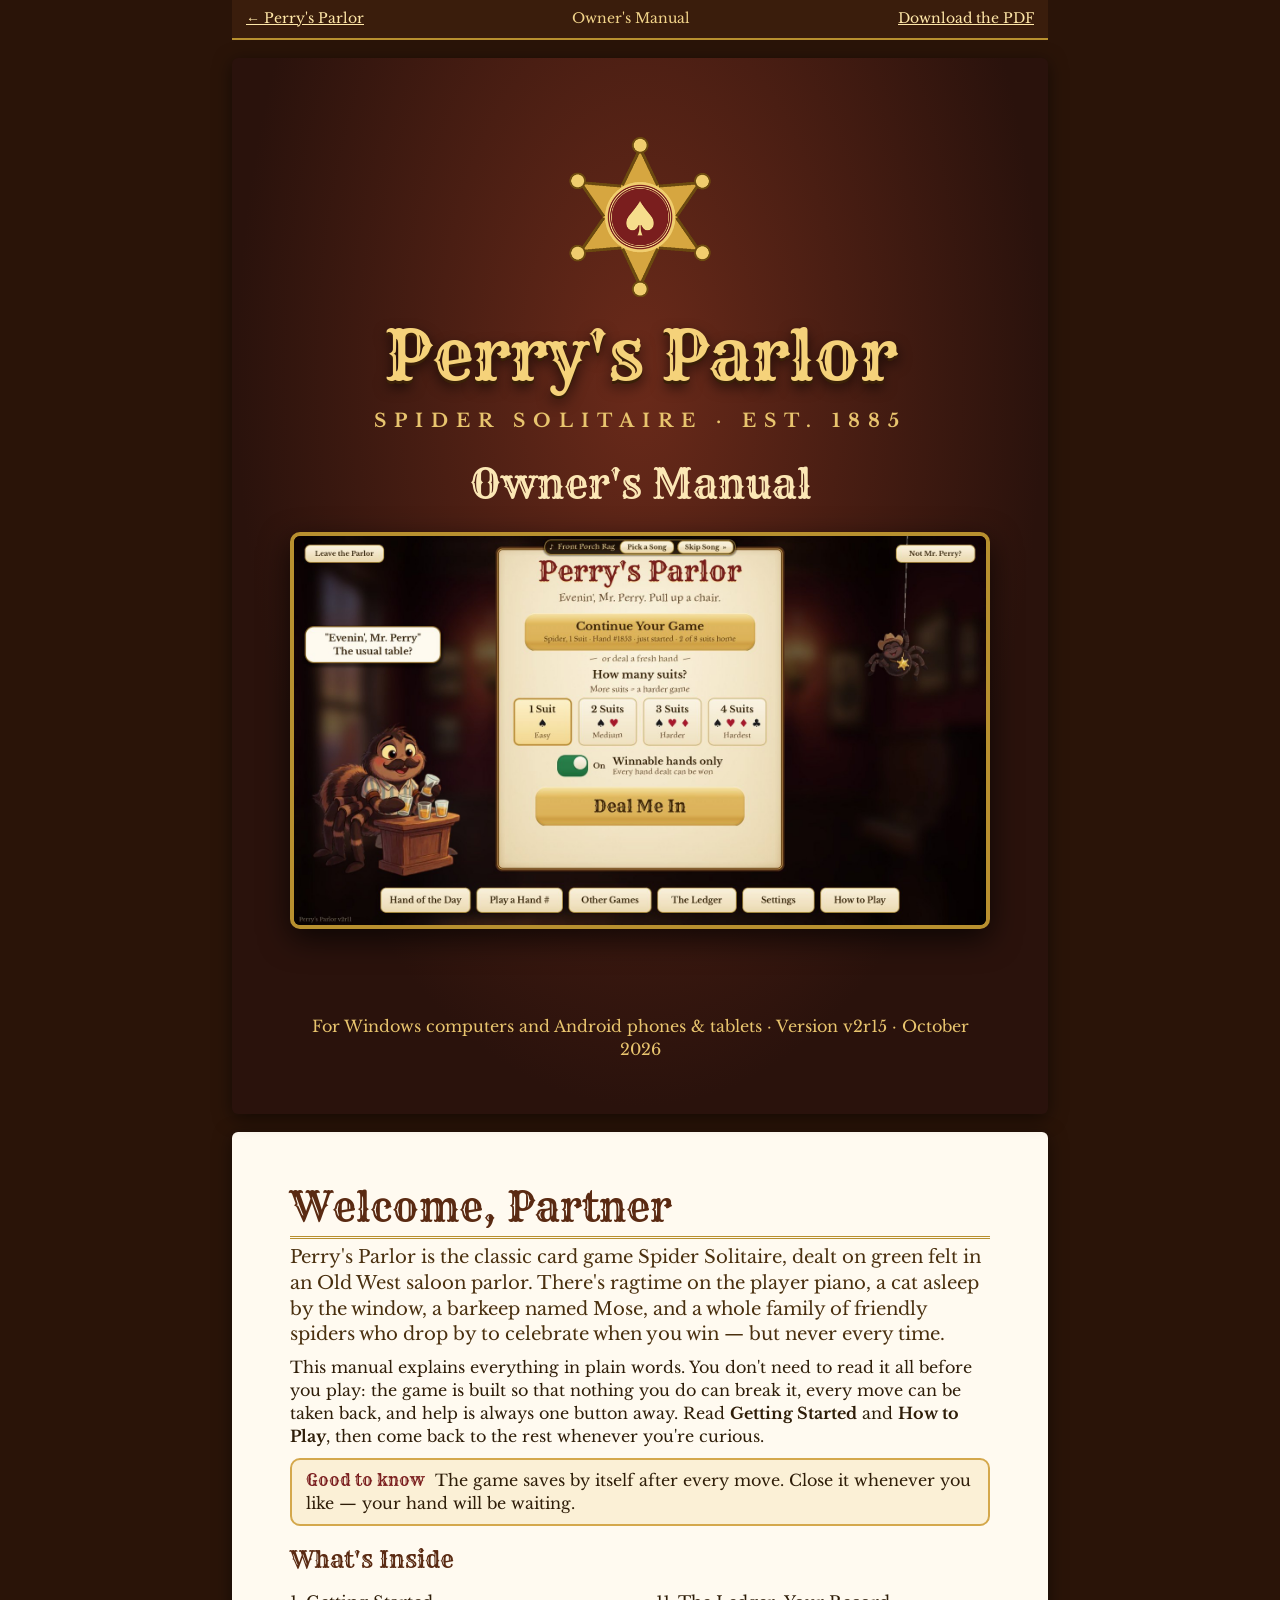
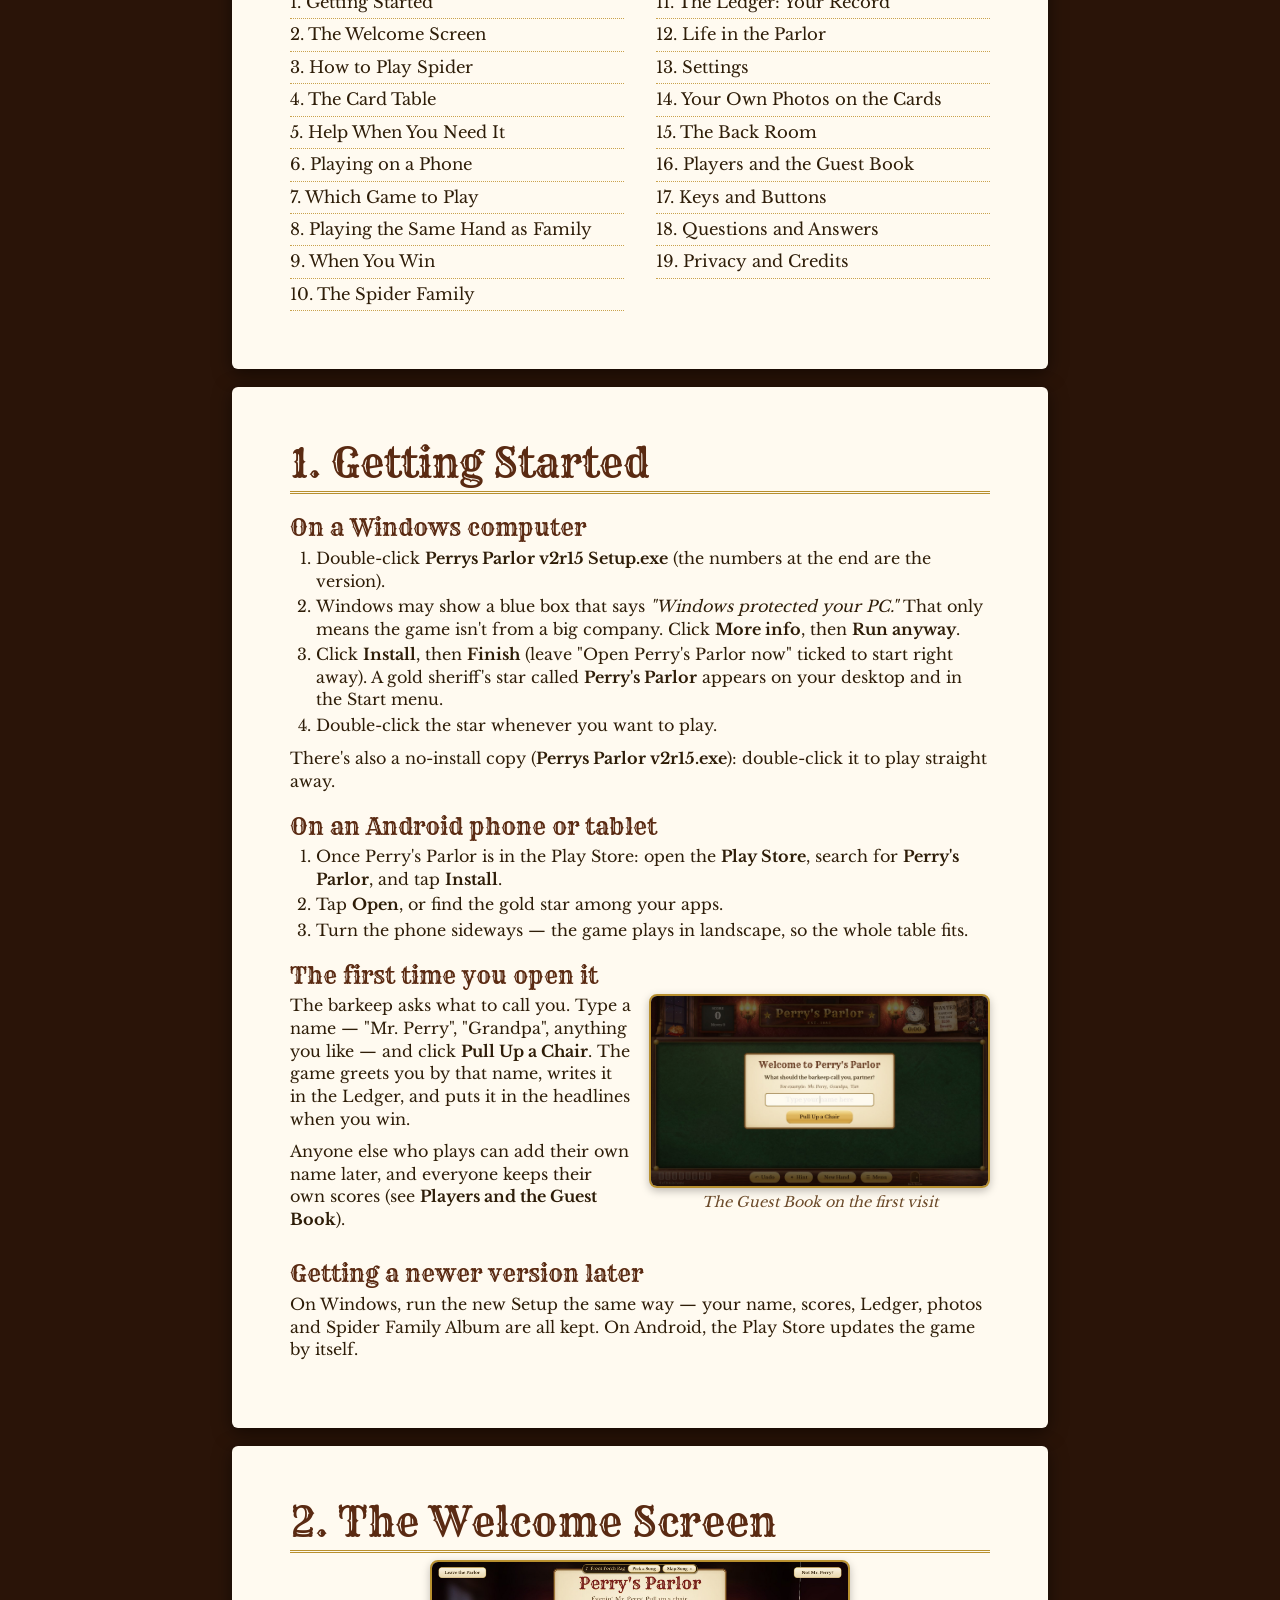
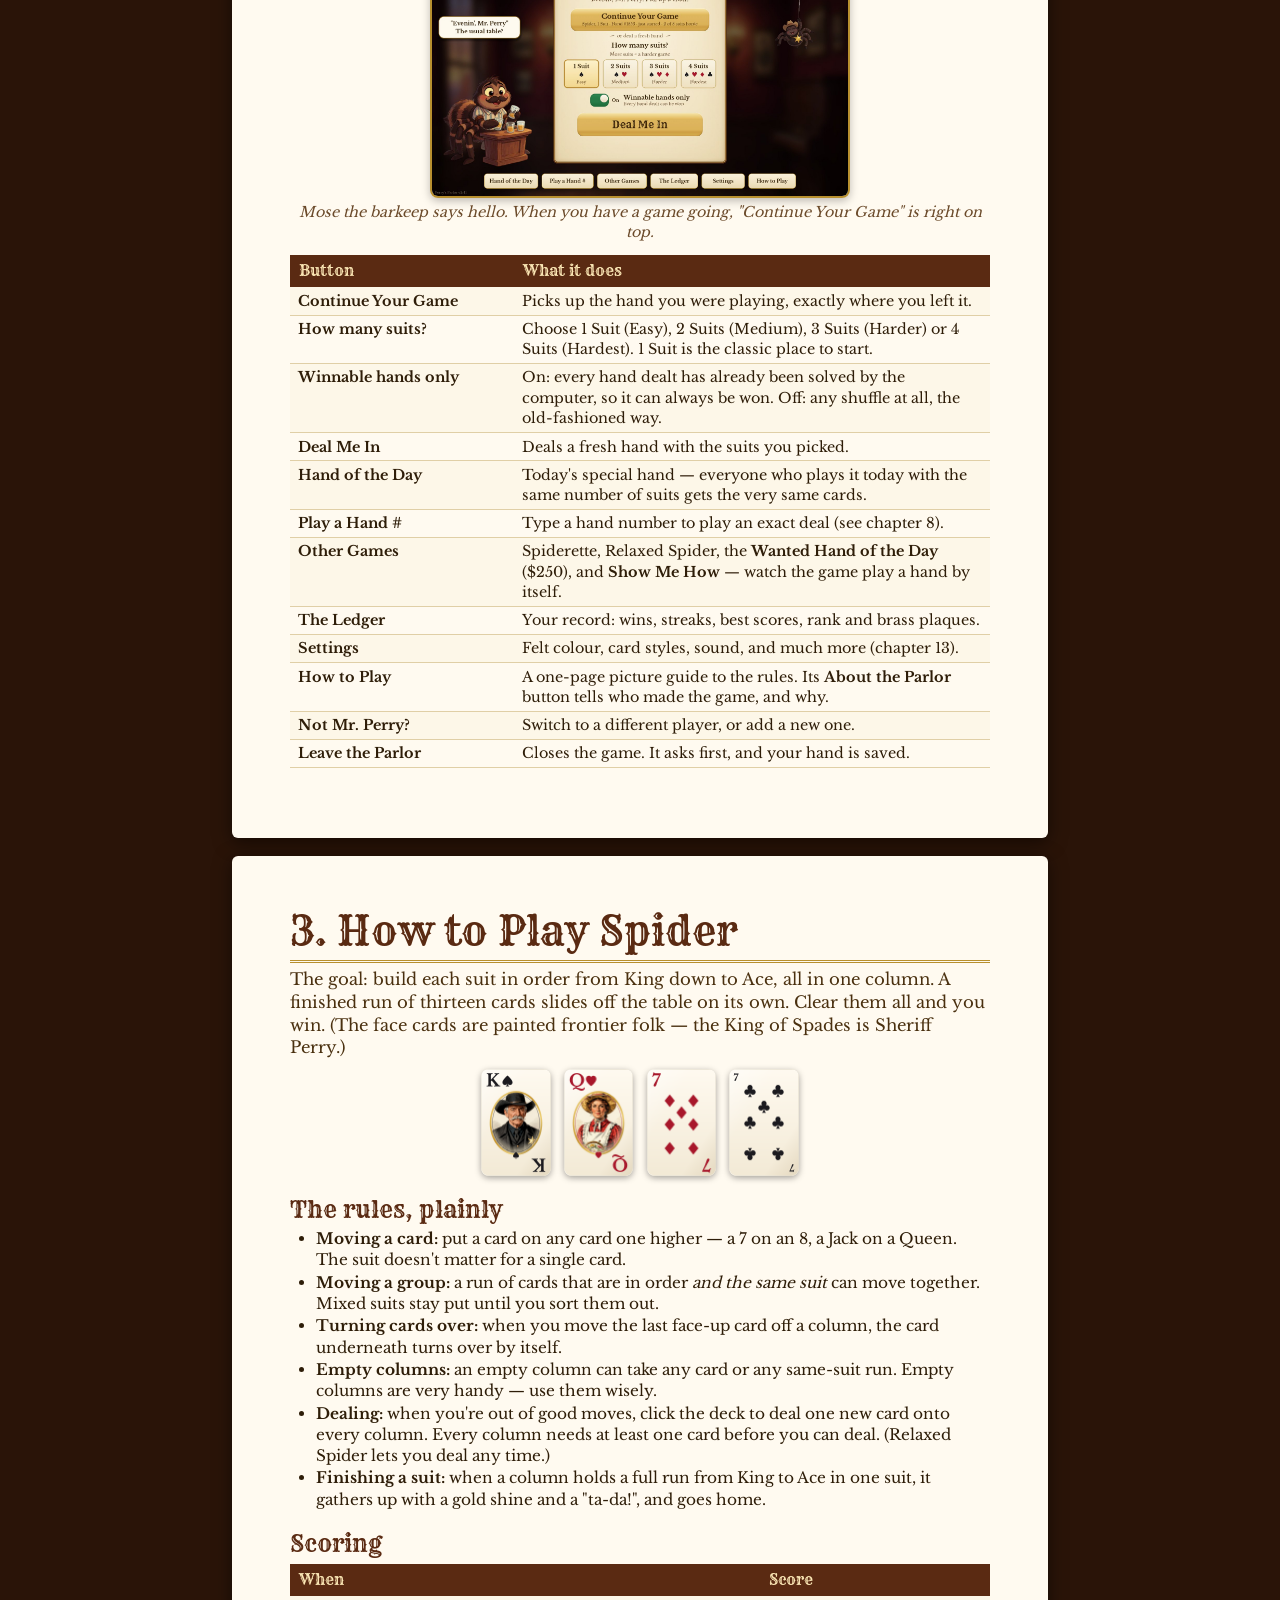
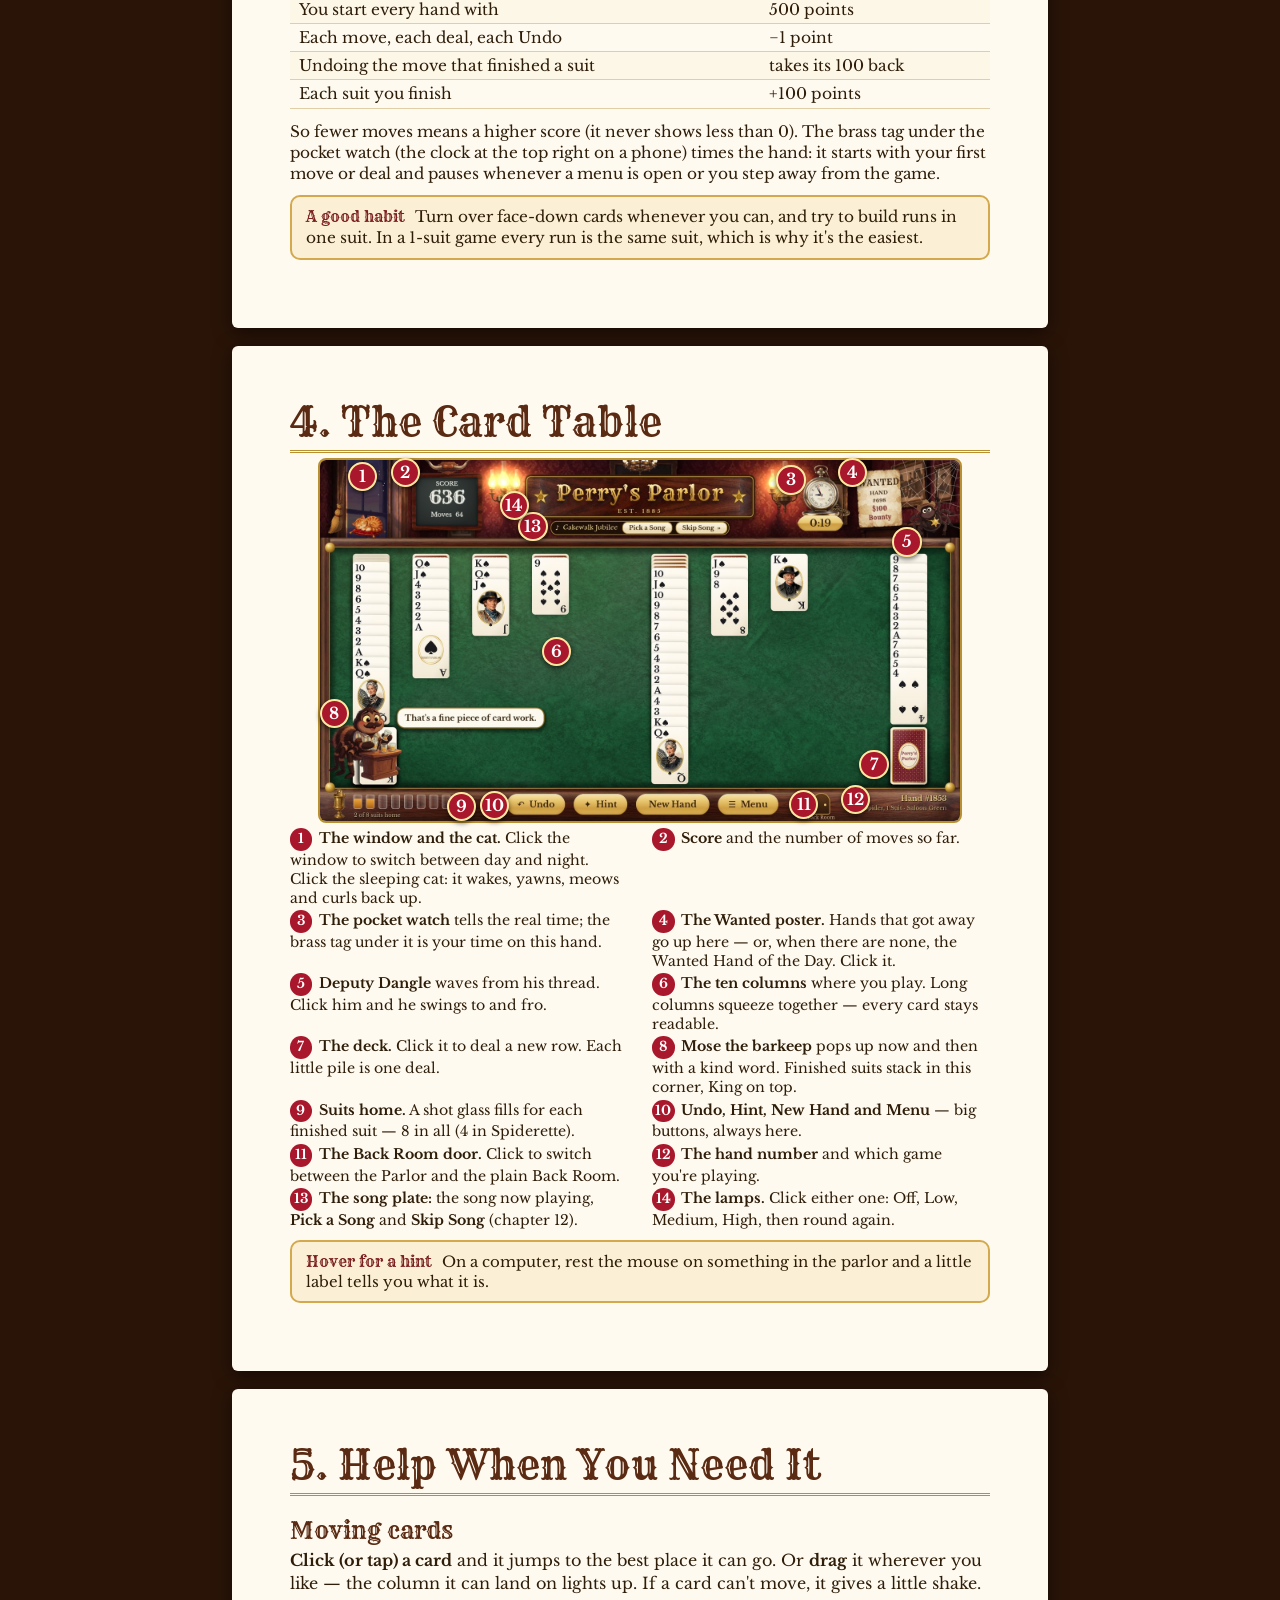
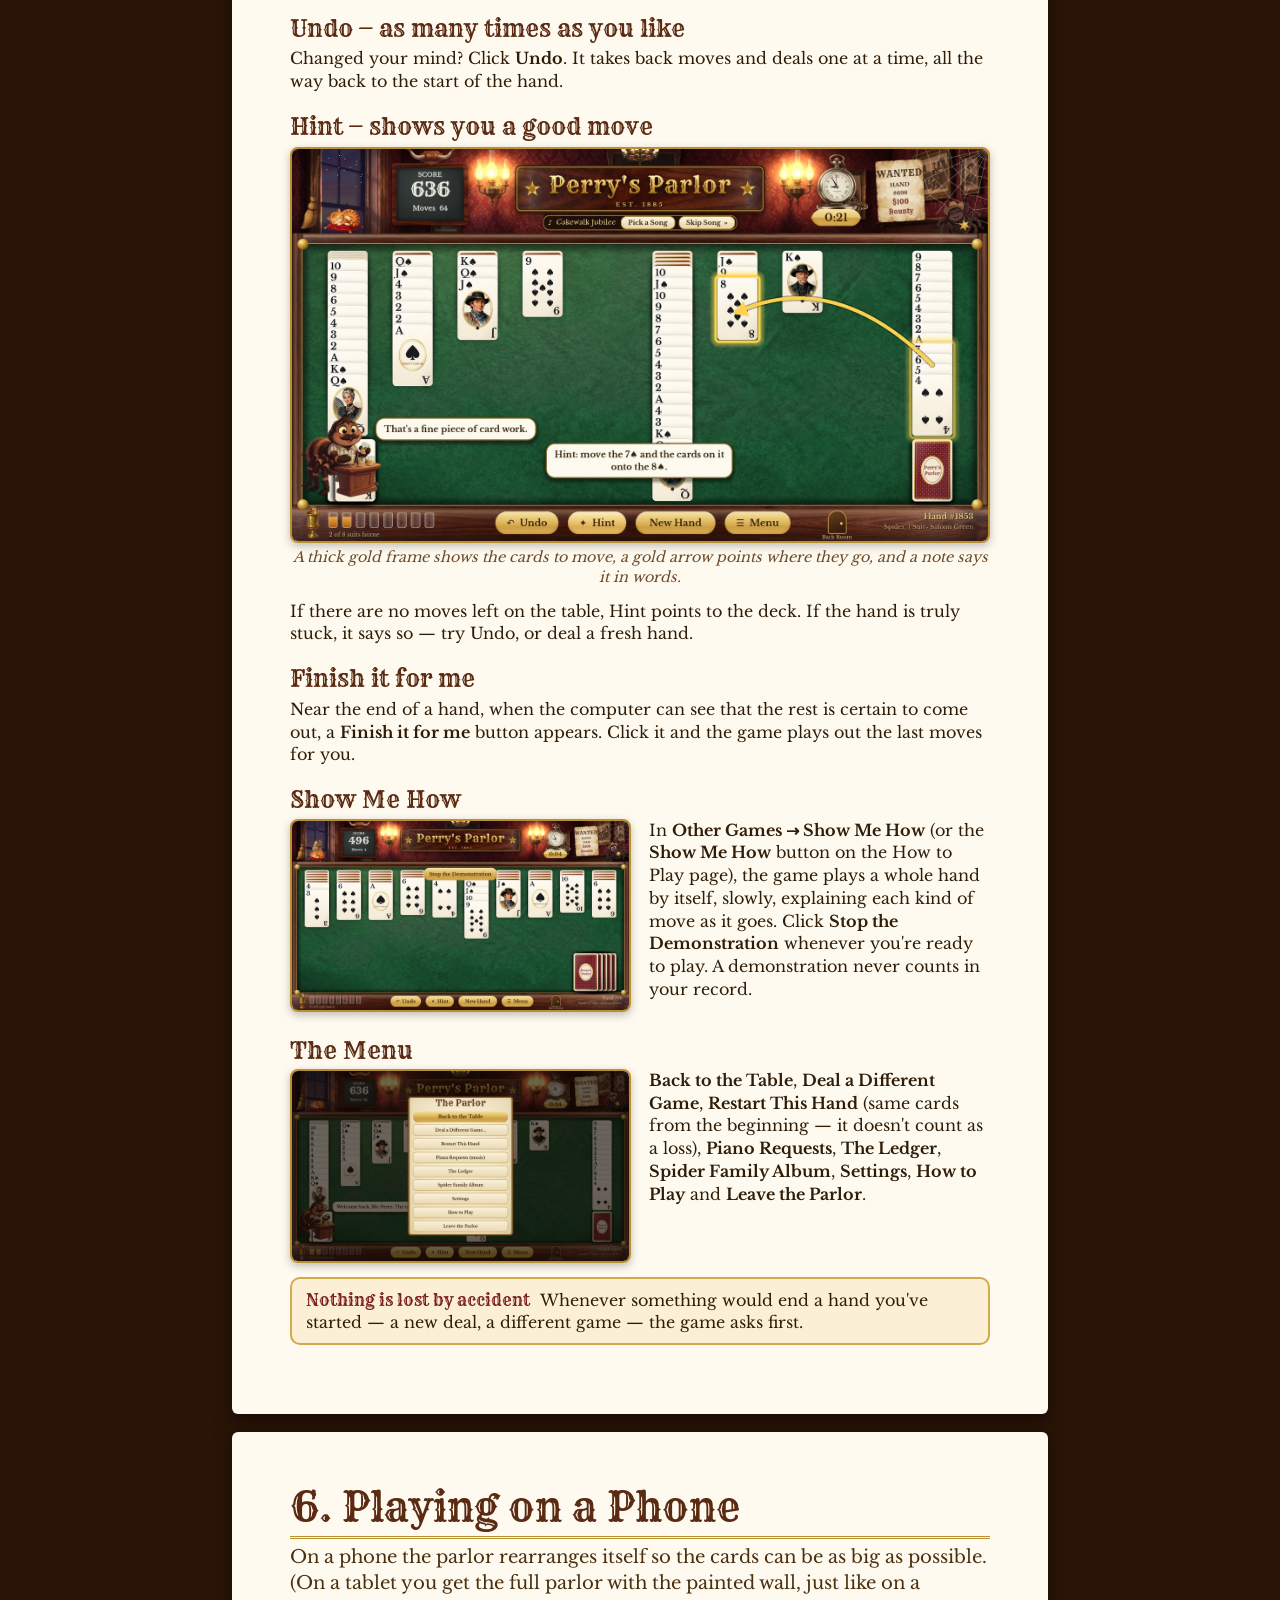
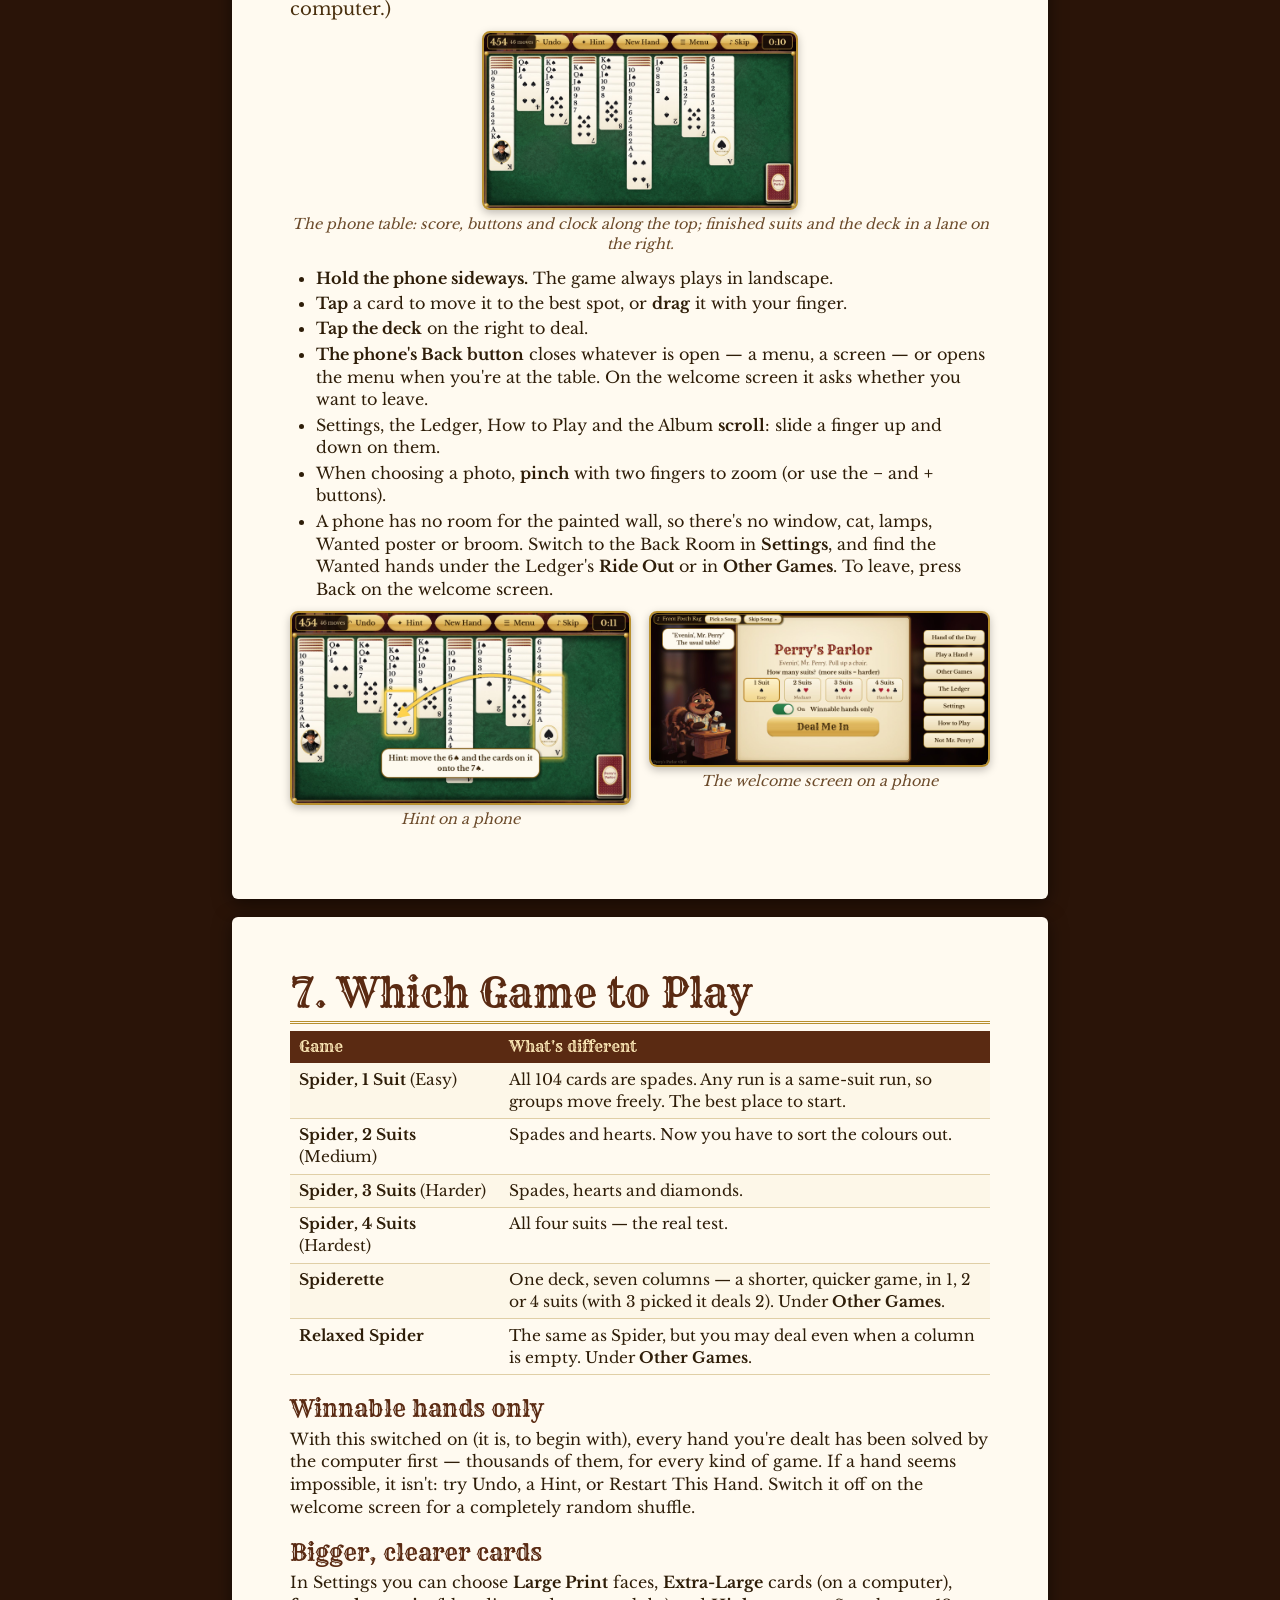
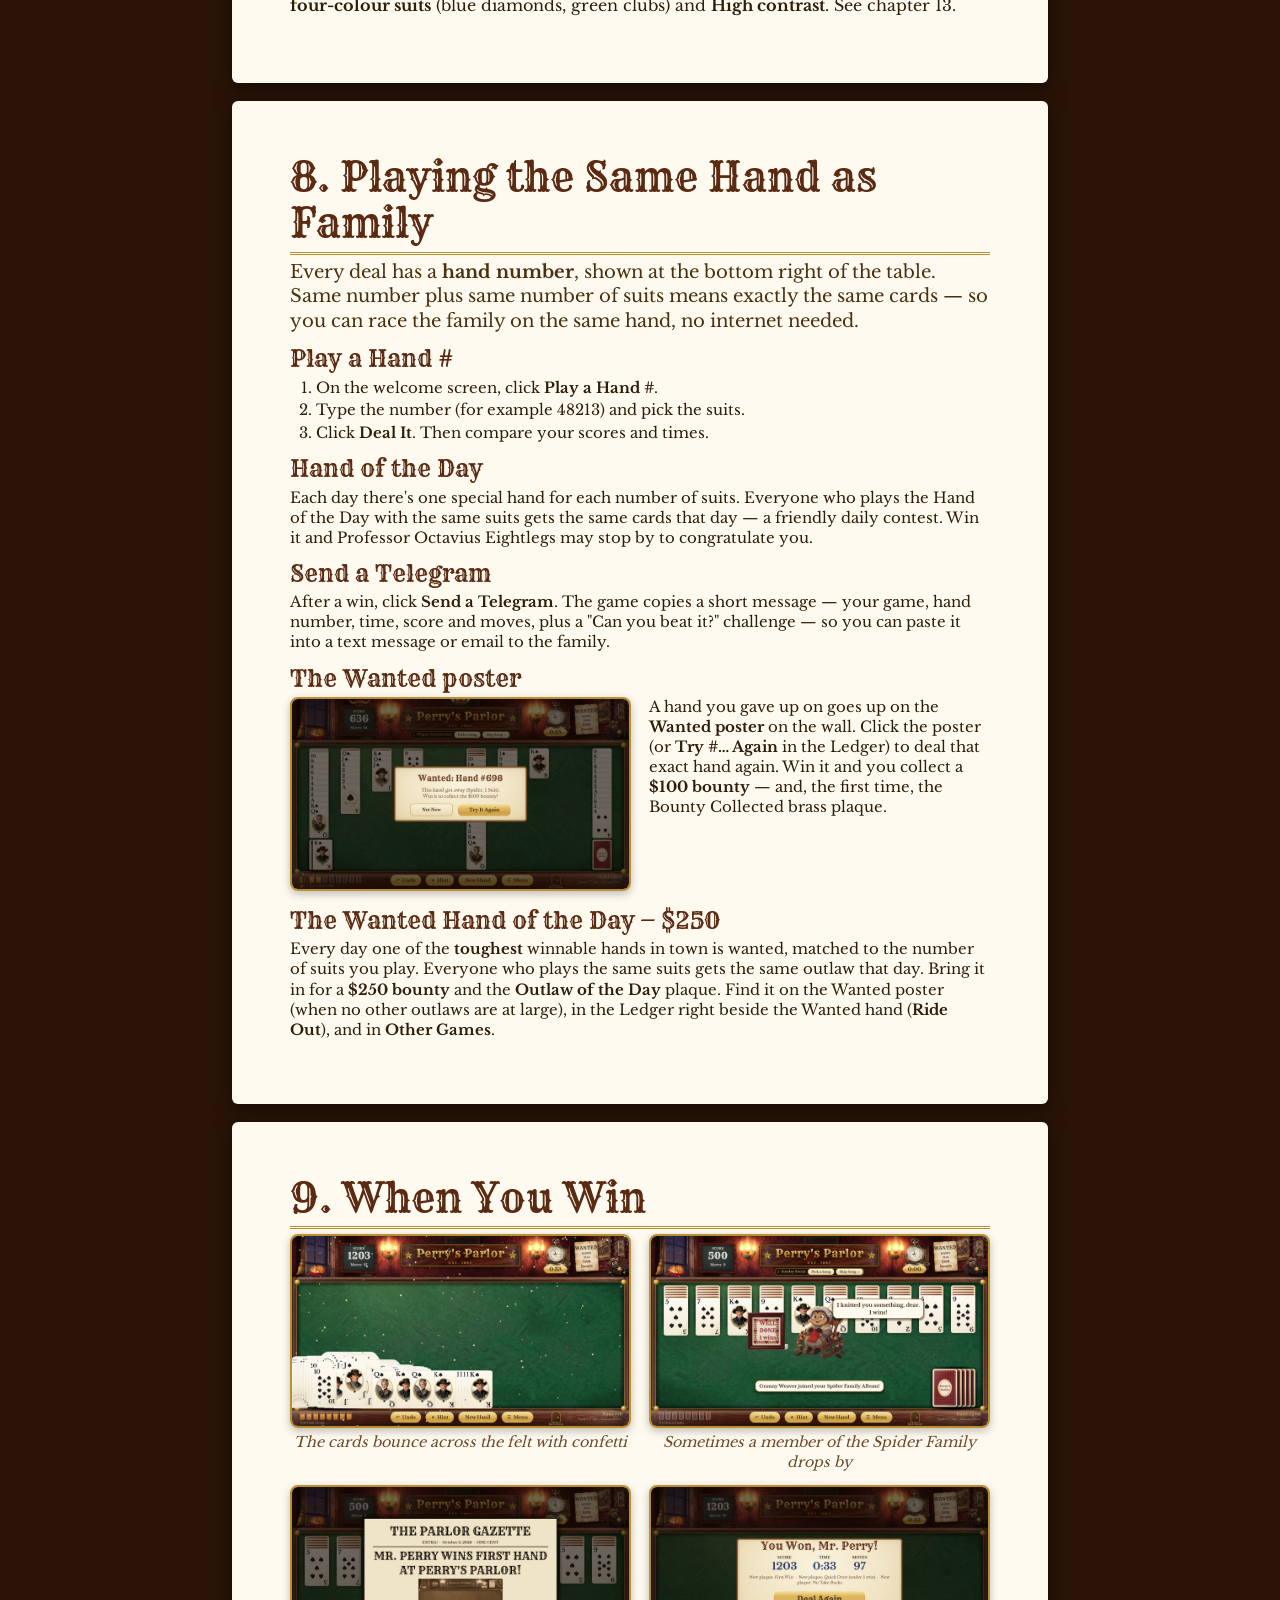
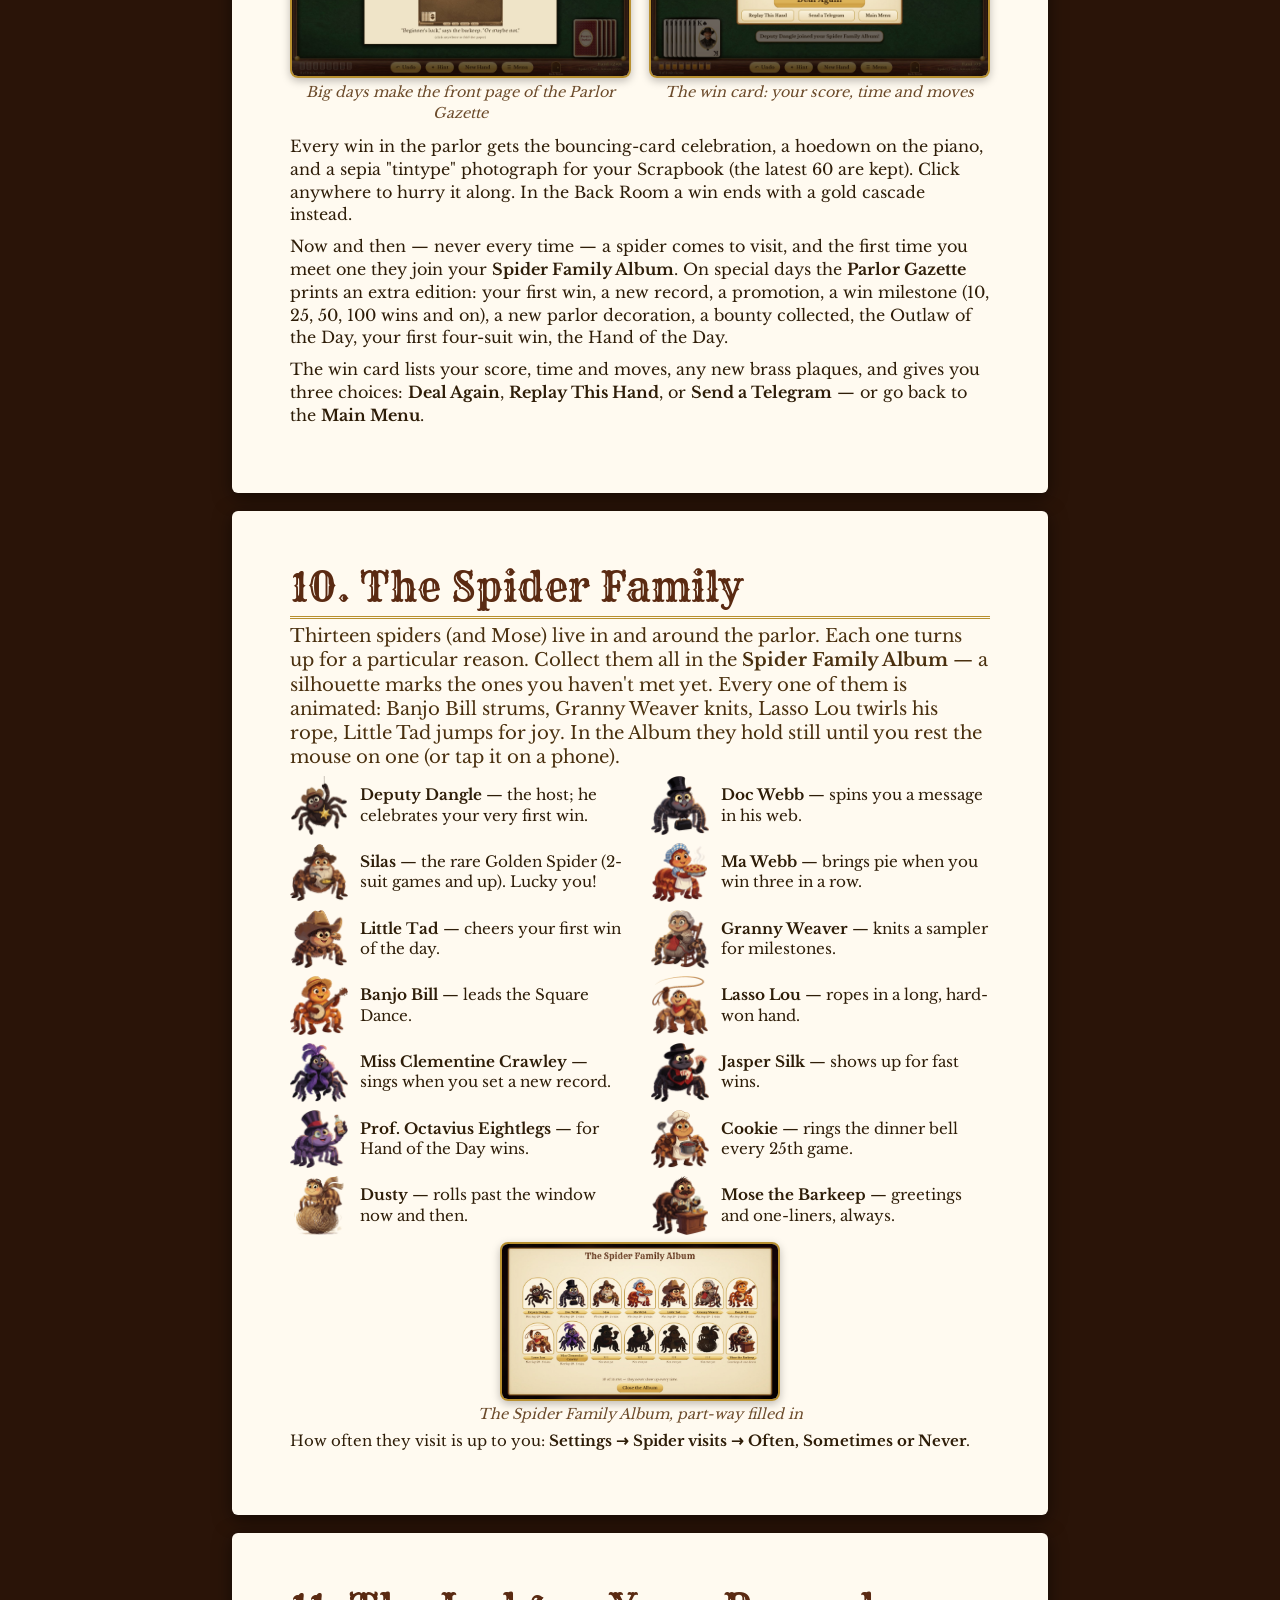
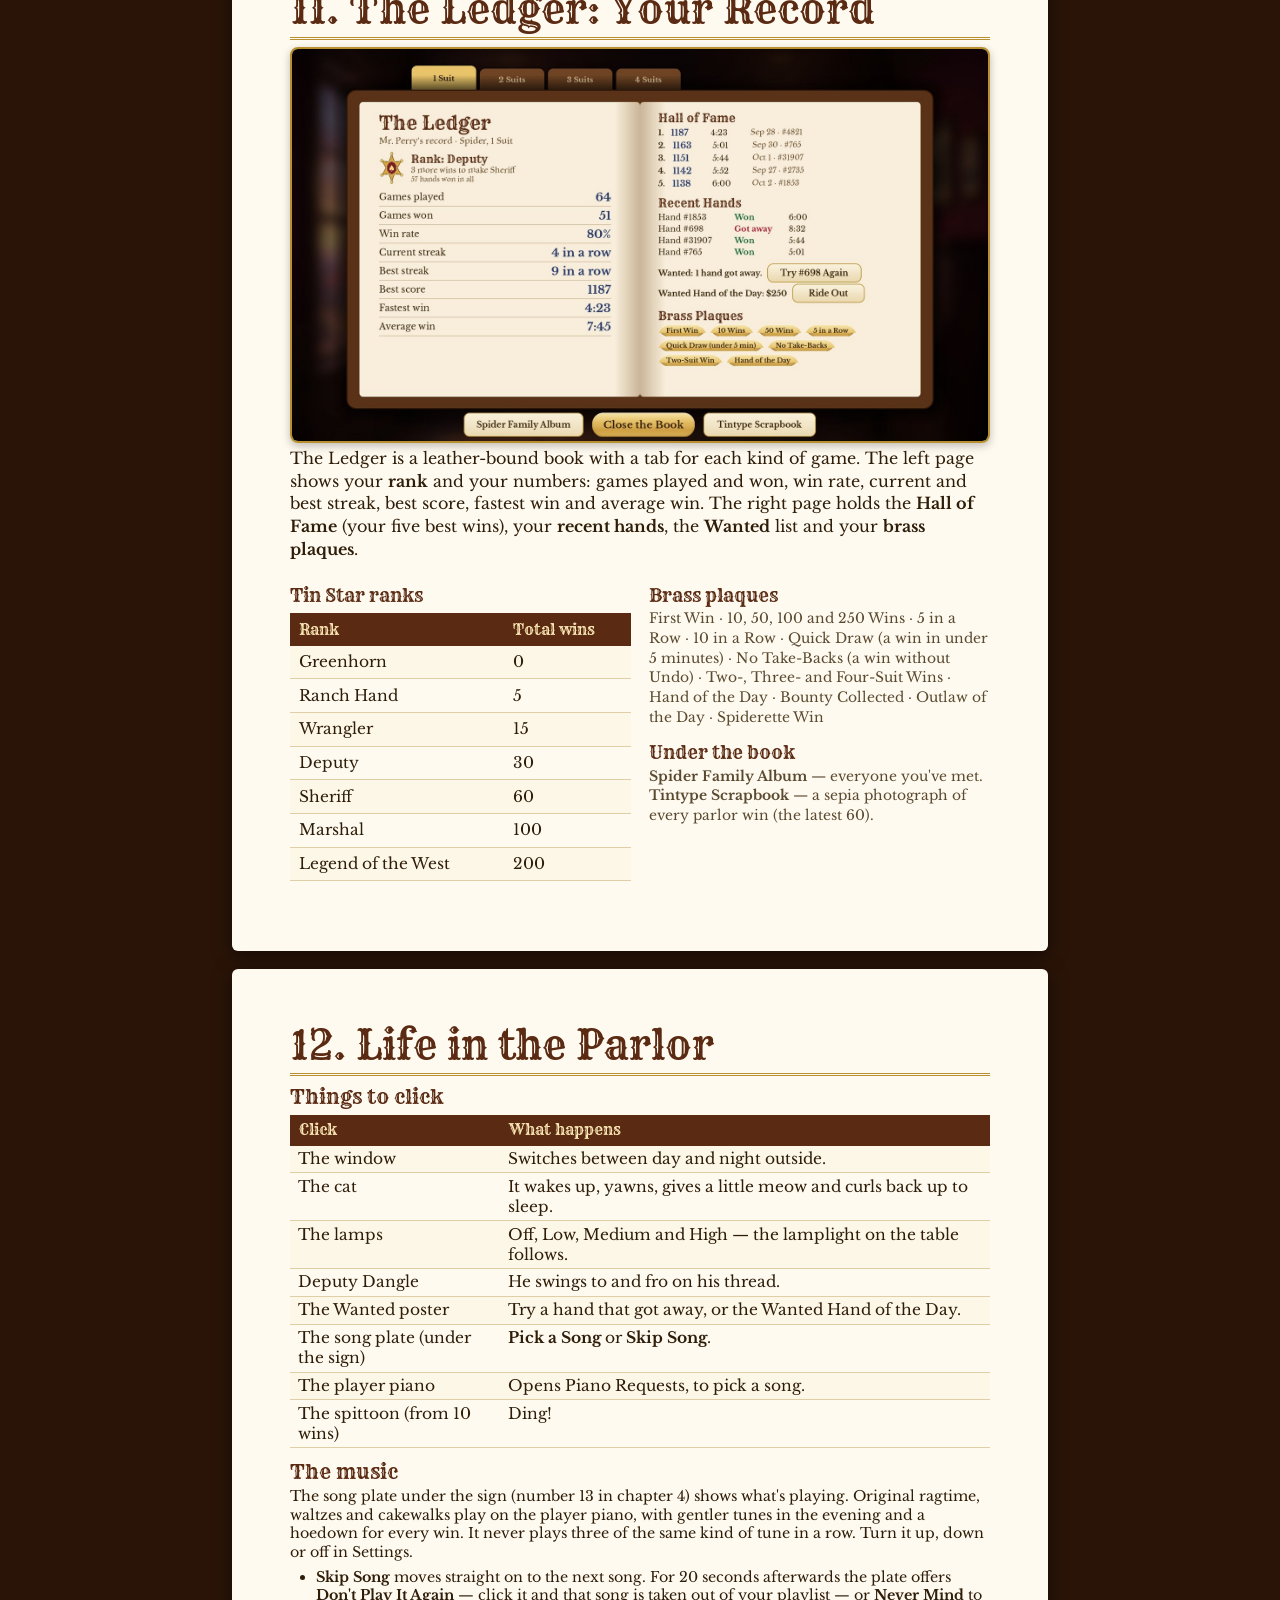
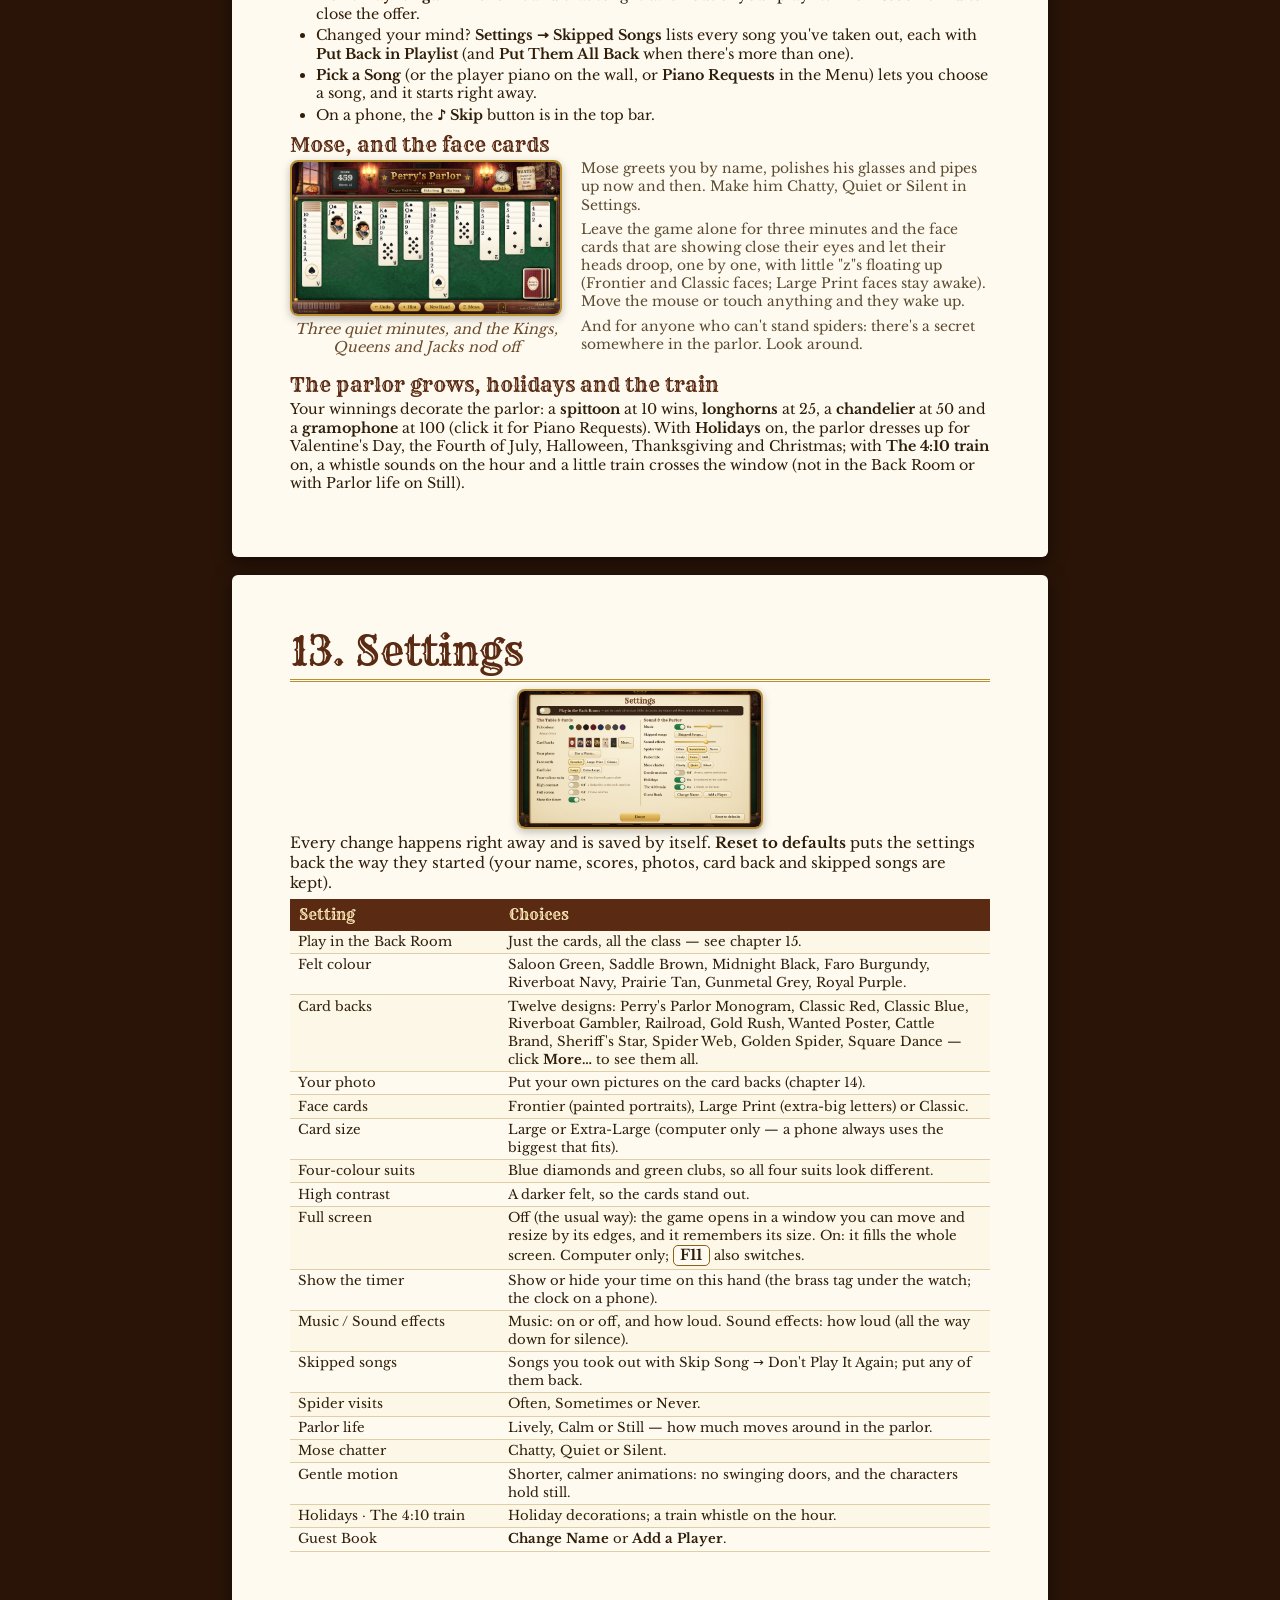
==== commit f028a13a: "Manual v2r15 Co-Authored-By: Claude Opus 5.5 <noreply@anthropic.com>" ====
--- a/manual/index.html
+++ b/manual/index.html
@@ -77,7 +77,7 @@
   <div class="sub">SPIDER SOLITAIRE · EST. 1885</div>
   <div class="om">Owner's Manual</div>
   <img class="hero" src="img/welcome.jpg">
-  <div class="foot">For Windows computers and Android phones &amp; tablets · Version v2r14 · October 2026</div>
+  <div class="foot">For Windows computers and Android phones &amp; tablets · Version v2r15 · October 2026</div>
 </div></section>
 
 <!-- ======================= WELCOME ======================= -->
@@ -105,13 +105,13 @@
 <h1>1. Getting Started</h1>
 <h2>On a Windows computer</h2>
 <ol>
-<li>Double-click <b>Perrys Parlor v2r14 Setup.exe</b> (the numbers at the end are the version).</li>
+<li>Double-click <b>Perrys Parlor v2r15 Setup.exe</b> (the numbers at the end are the version).</li>
 <li>Windows may show a blue box that says <i>"Windows protected your PC."</i> That only means the game isn't from a big company.
 Click <b>More info</b>, then <b>Run anyway</b>.</li>
 <li>Click <b>Install</b>, then <b>Finish</b> (leave "Open Perry's Parlor now" ticked to start right away). A gold sheriff's star called <b>Perry's Parlor</b> appears on your desktop and in the Start menu.</li>
 <li>Double-click the star whenever you want to play.</li>
 </ol>
-<p>There's also a no-install copy (<b>Perrys Parlor v2r14.exe</b>): double-click it to play straight away.</p>
+<p>There's also a no-install copy (<b>Perrys Parlor v2r15.exe</b>): double-click it to play straight away.</p>
 <h2>On an Android phone or tablet</h2>
 <ol>
 <li>Once Perry's Parlor is in the Play Store: open the <b>Play Store</b>, search for <b>Perry's Parlor</b>, and tap <b>Install</b>.</li>
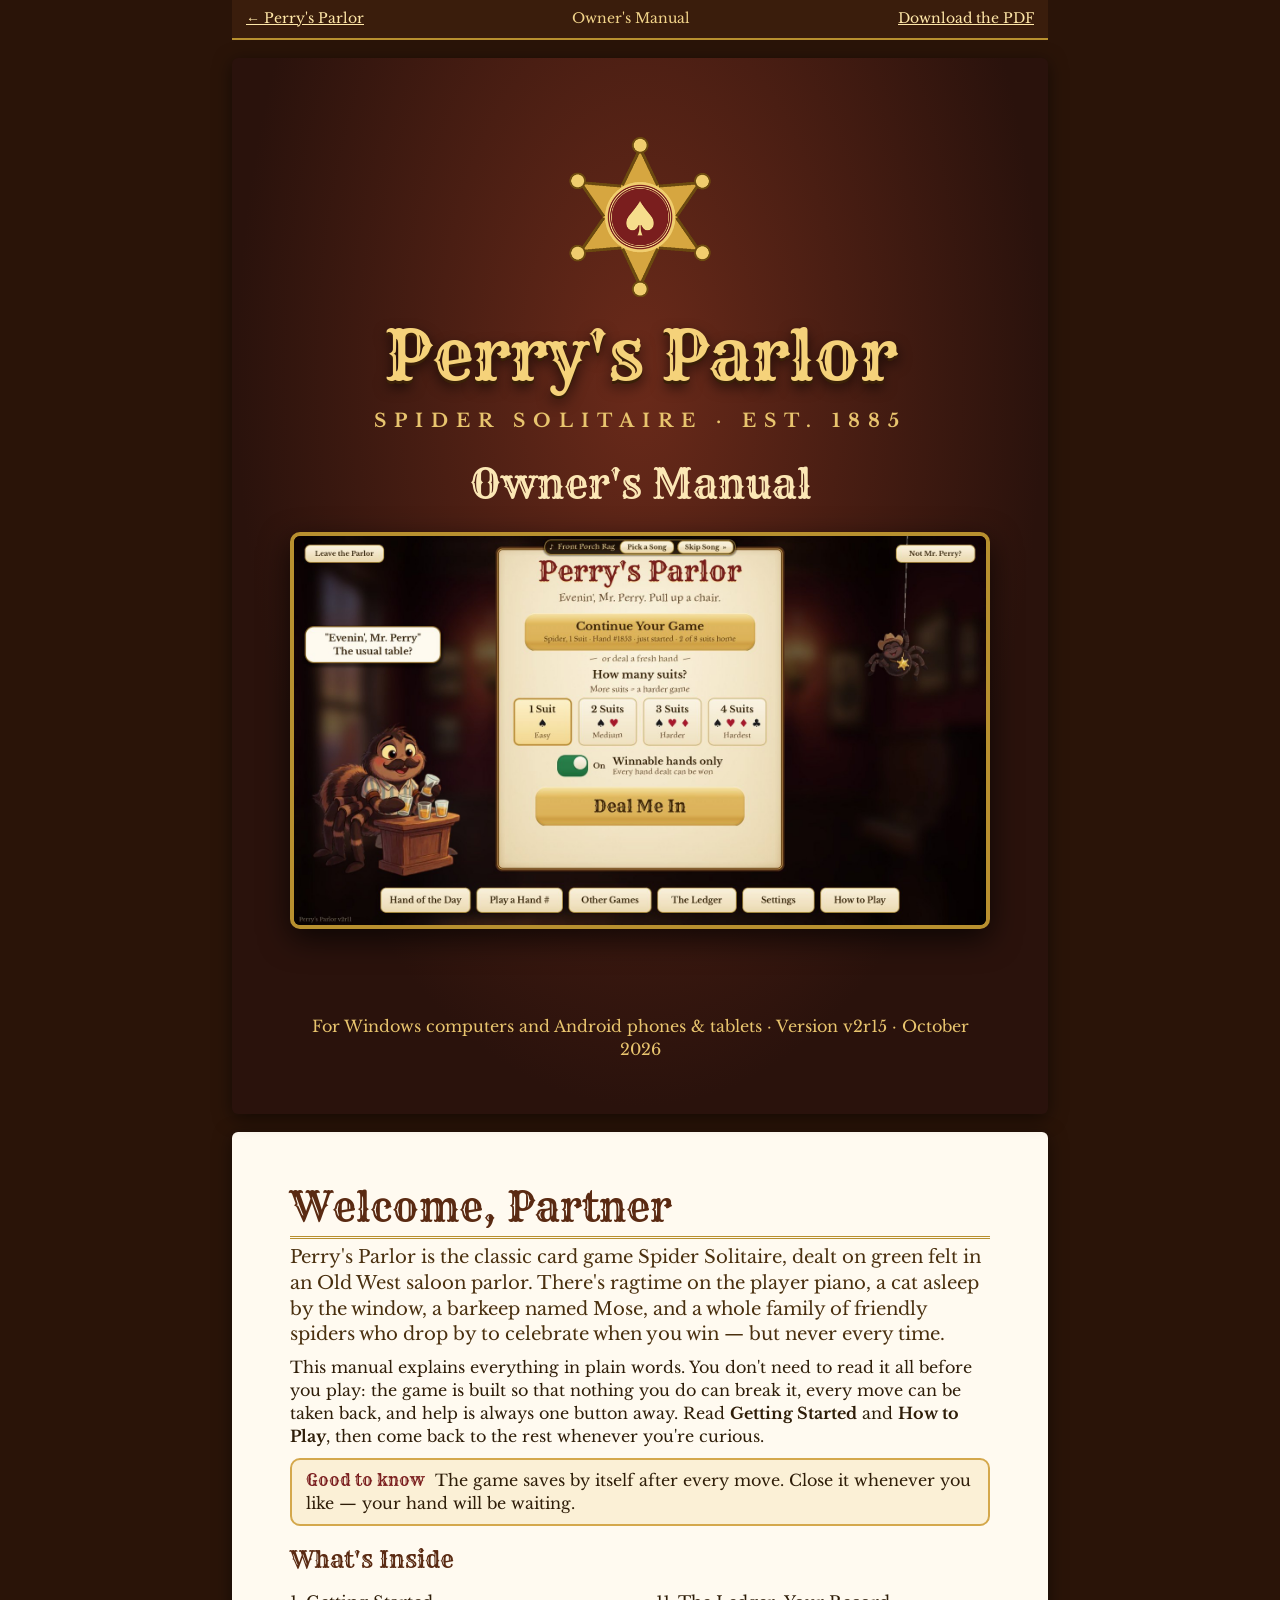
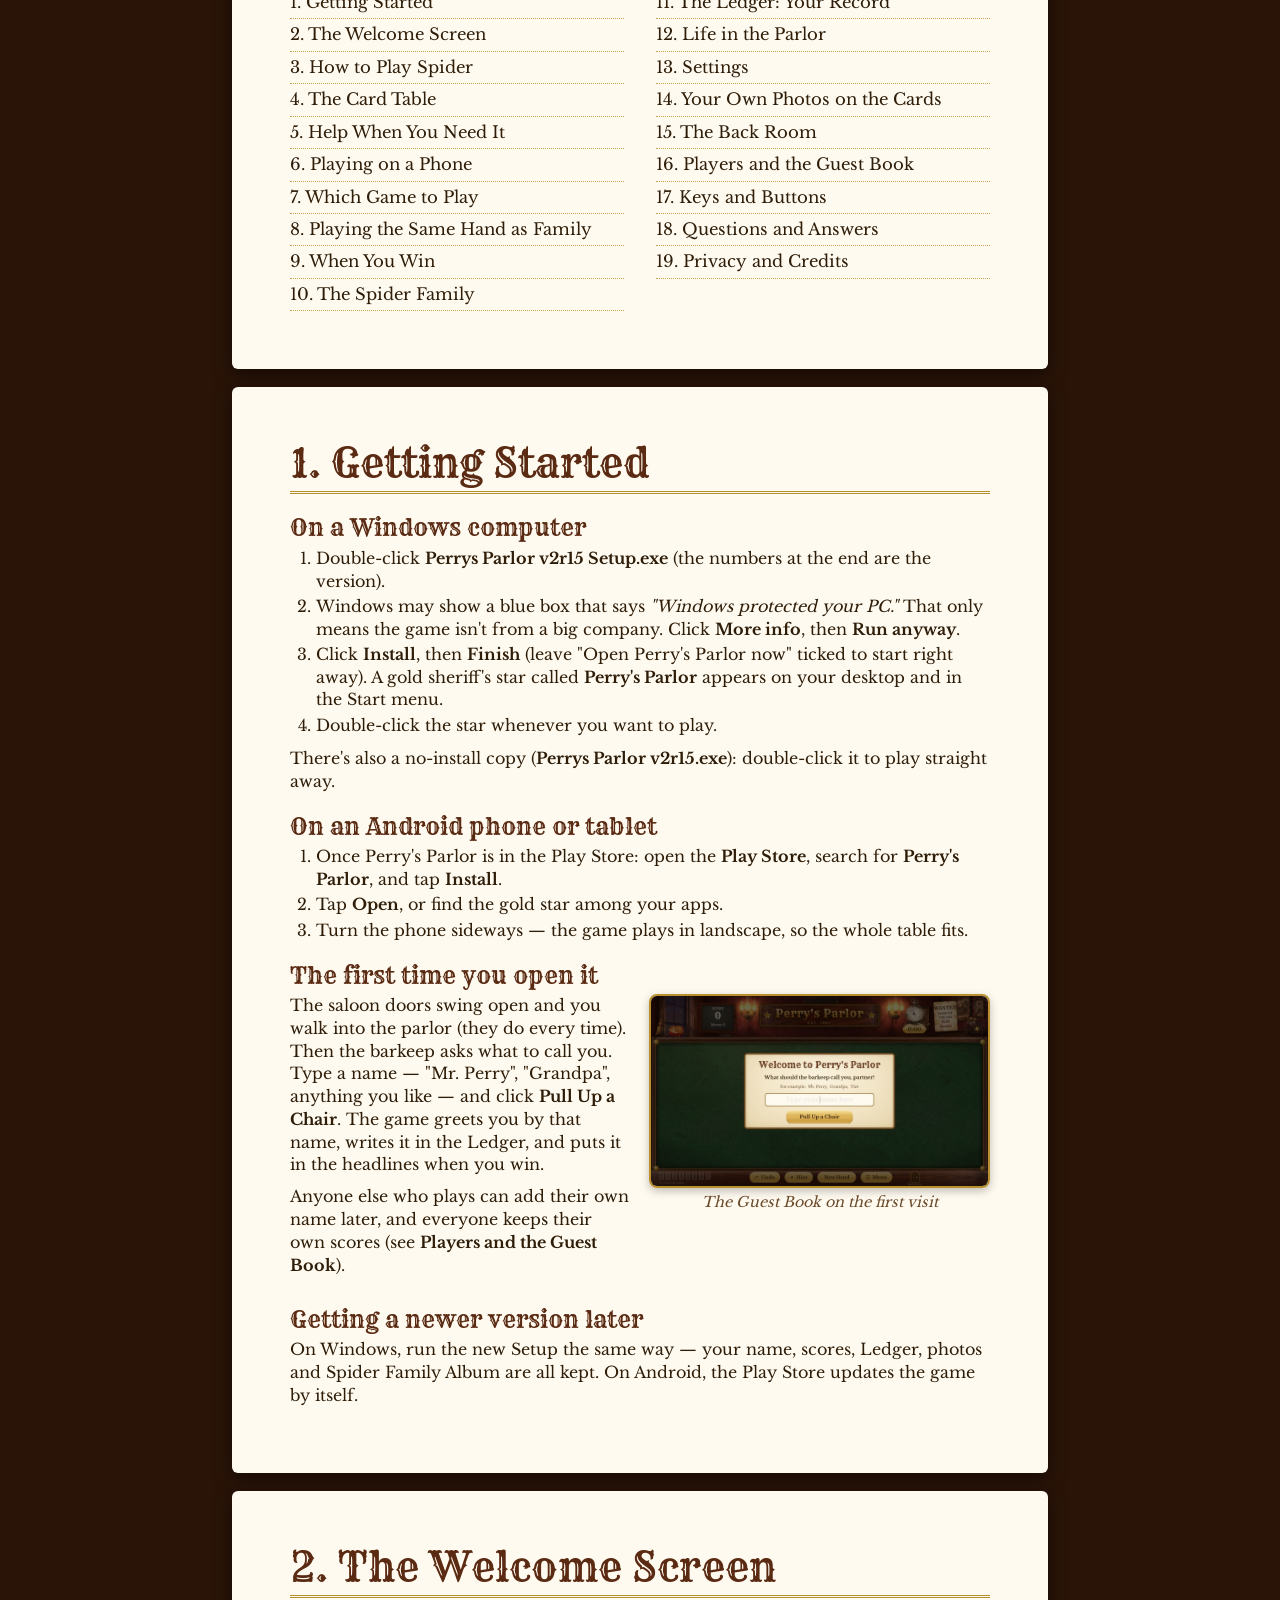
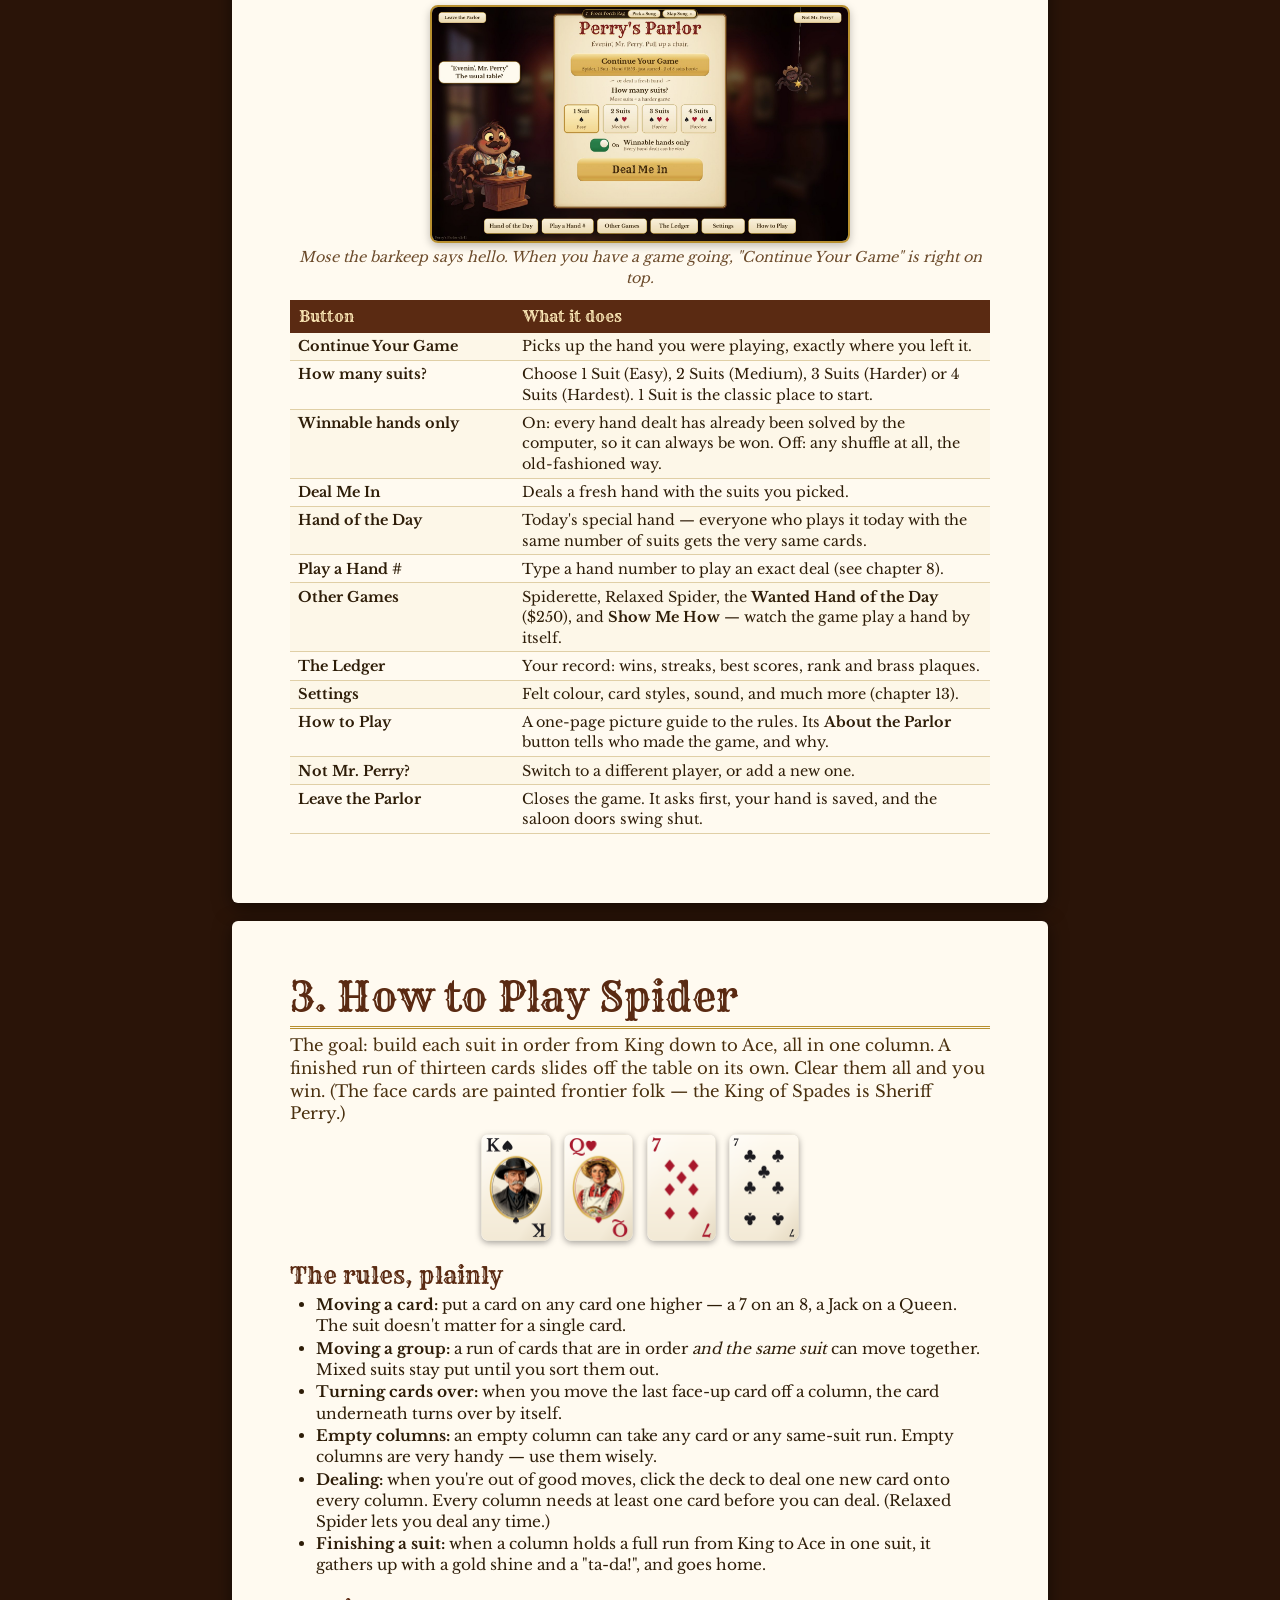
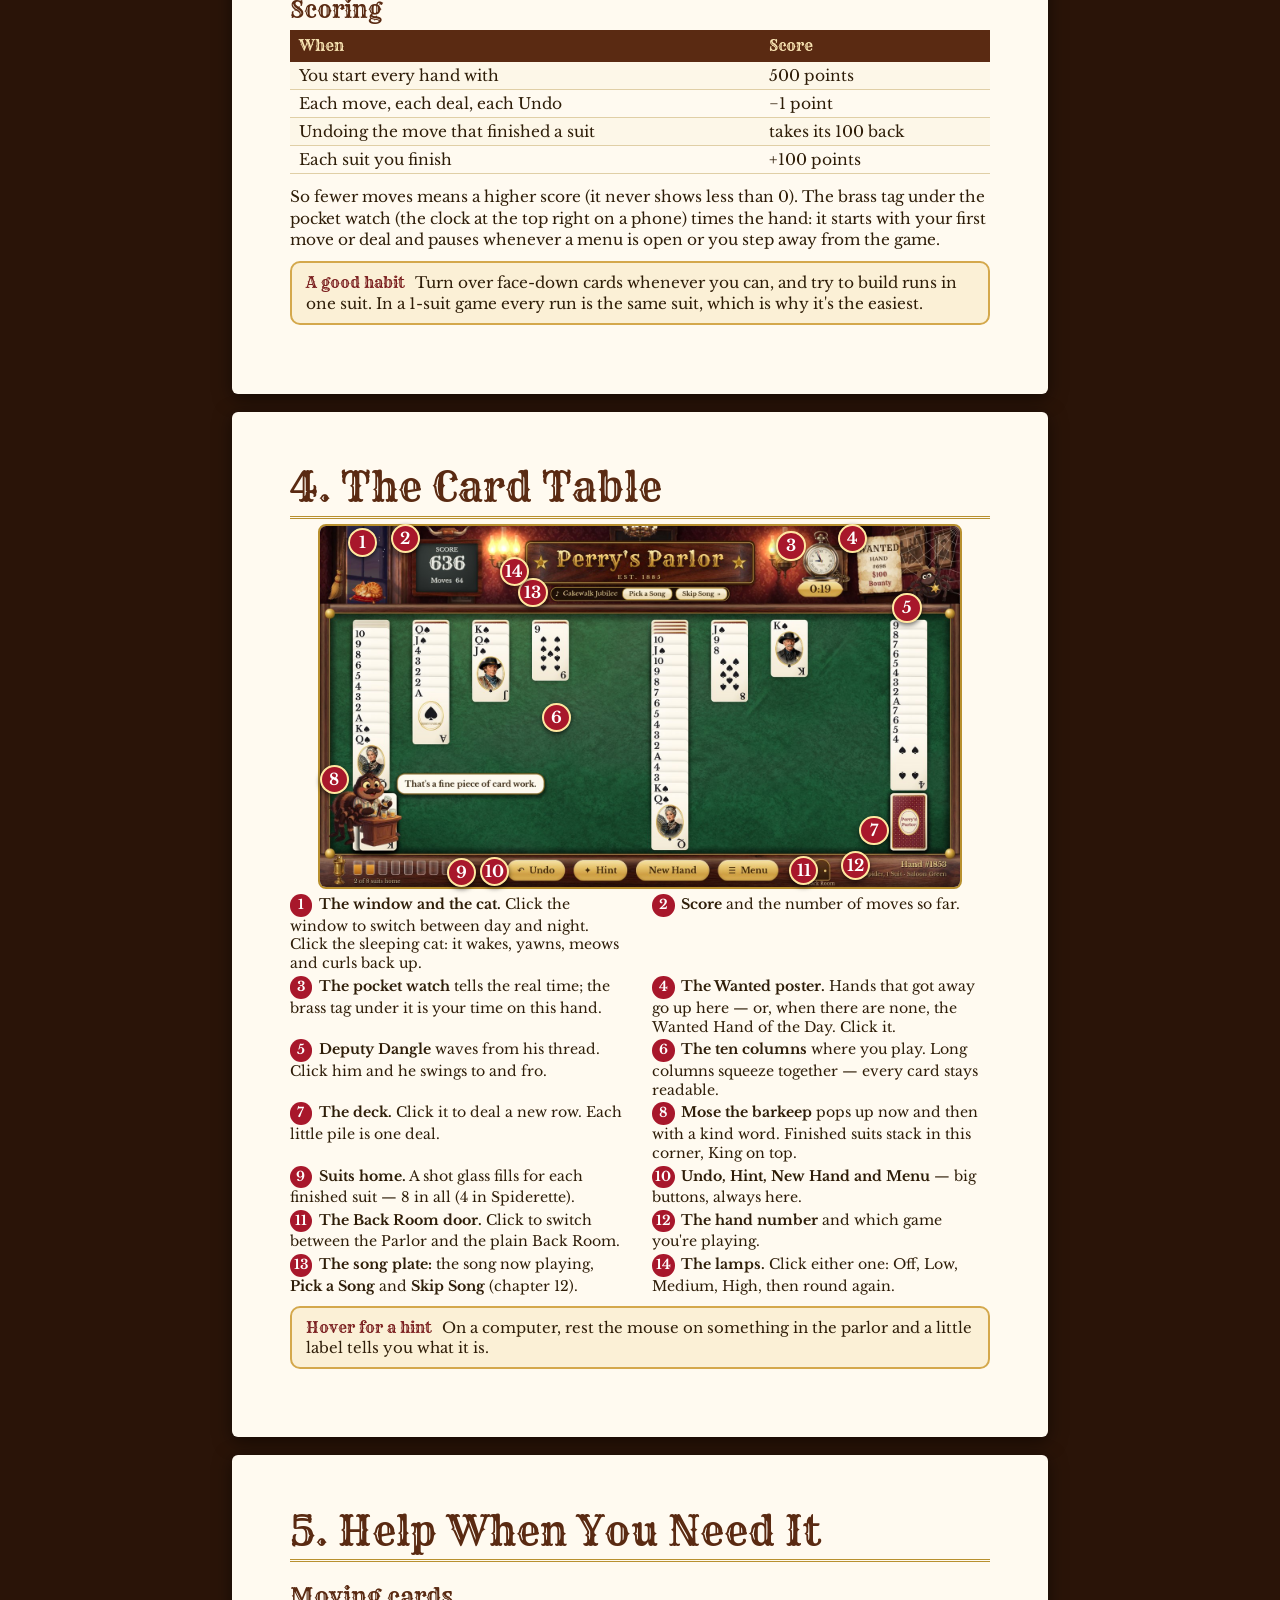
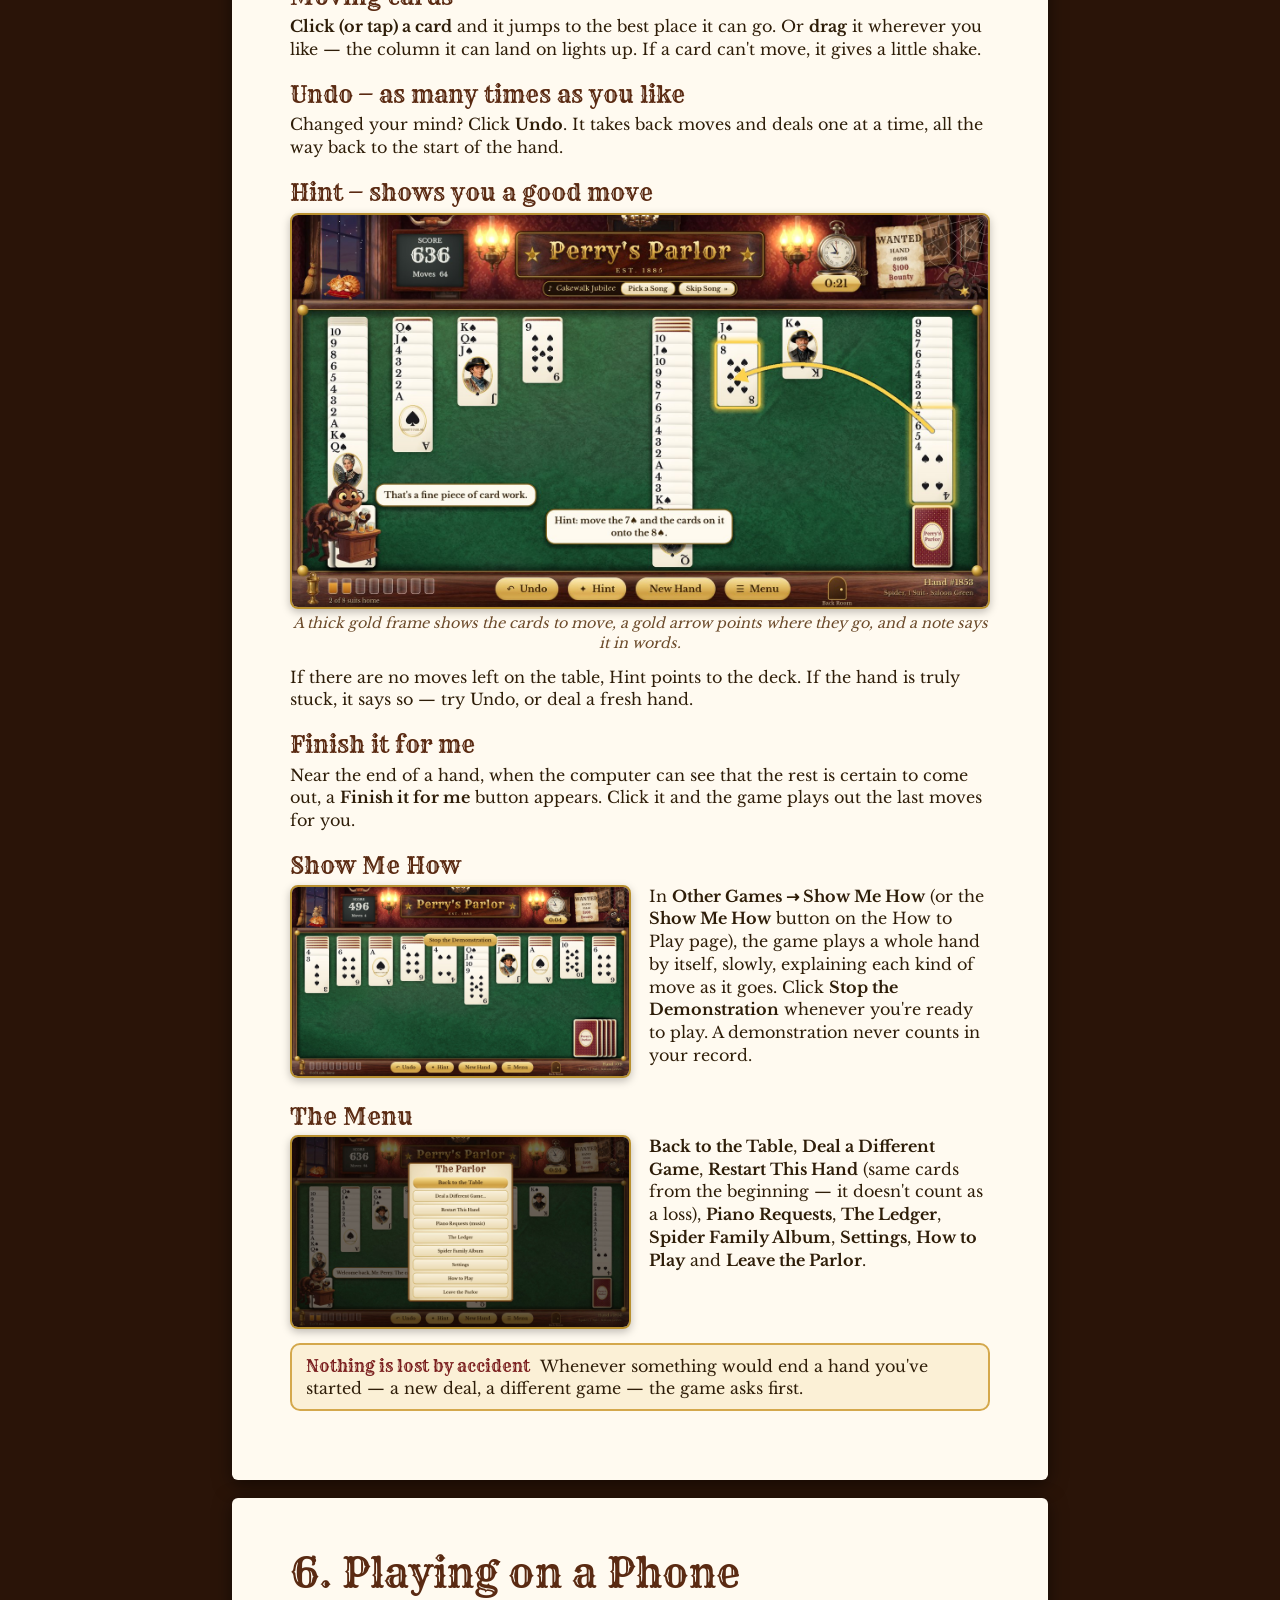
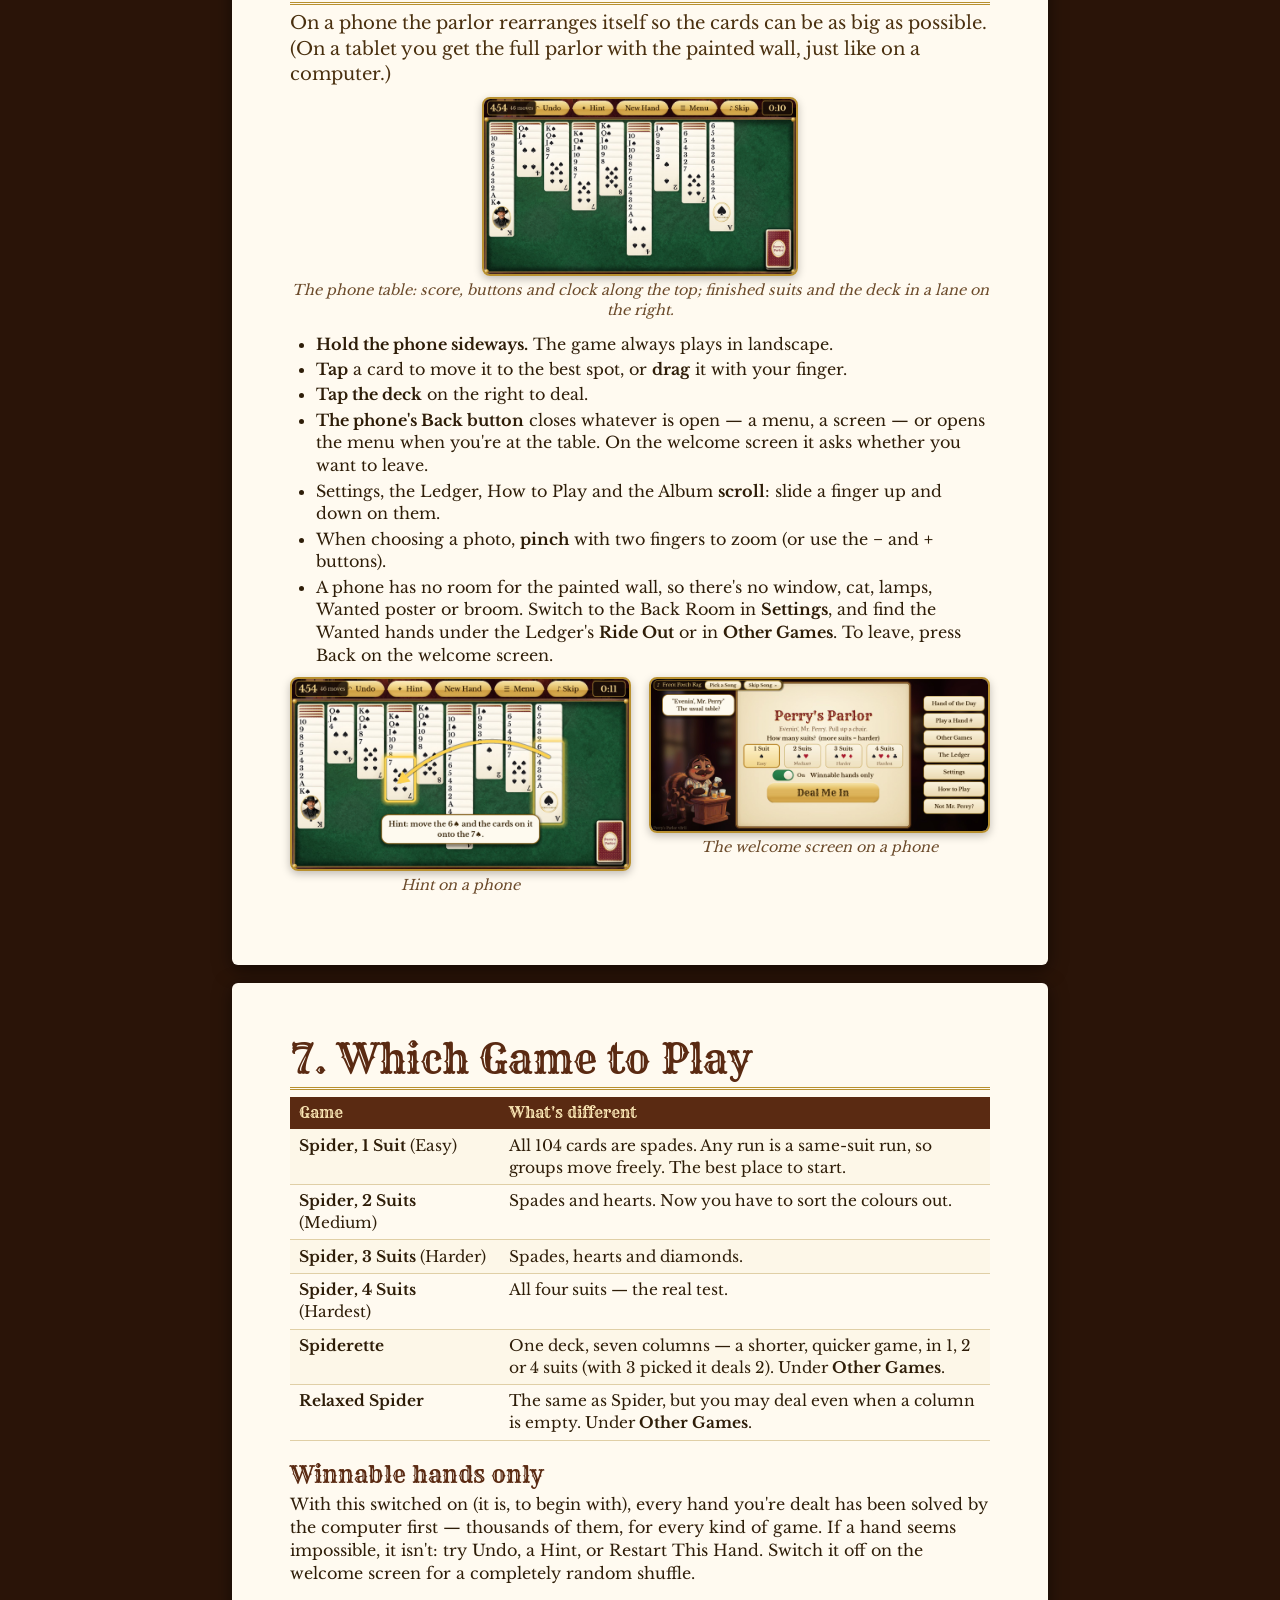
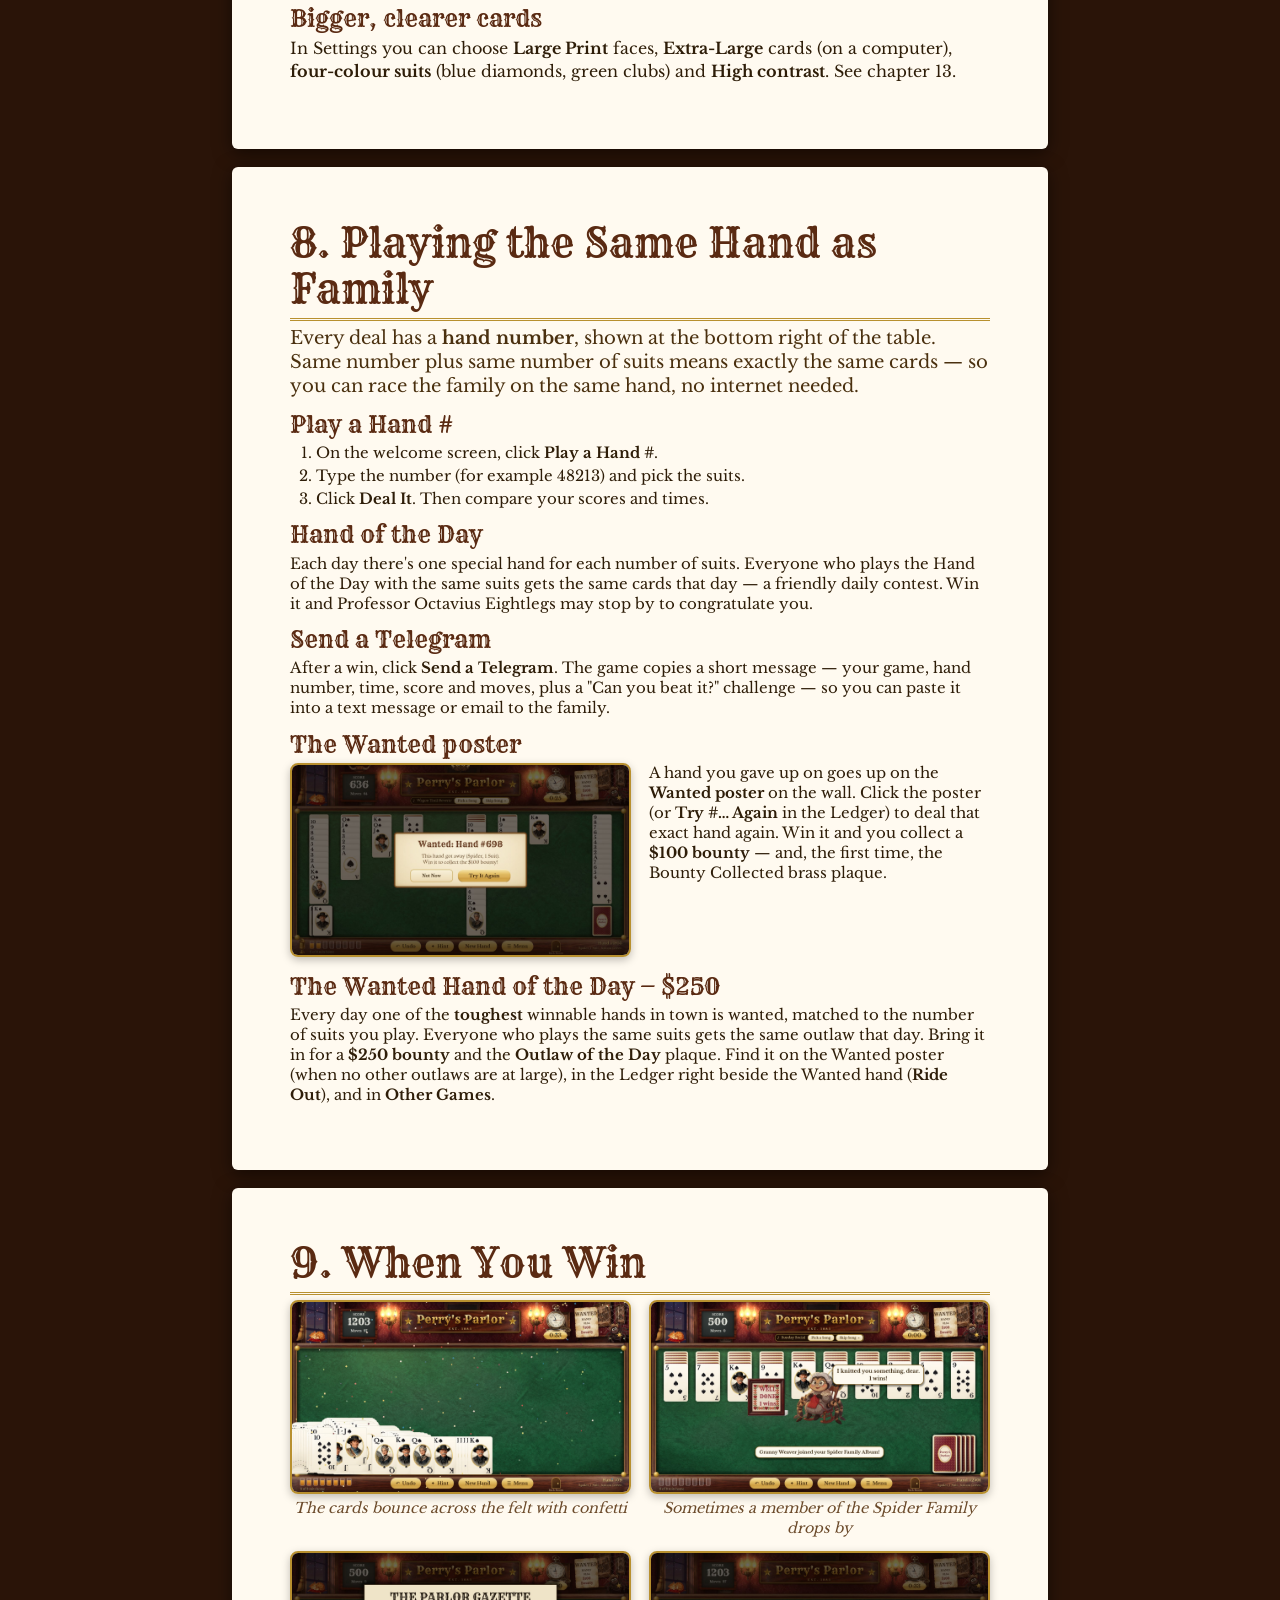
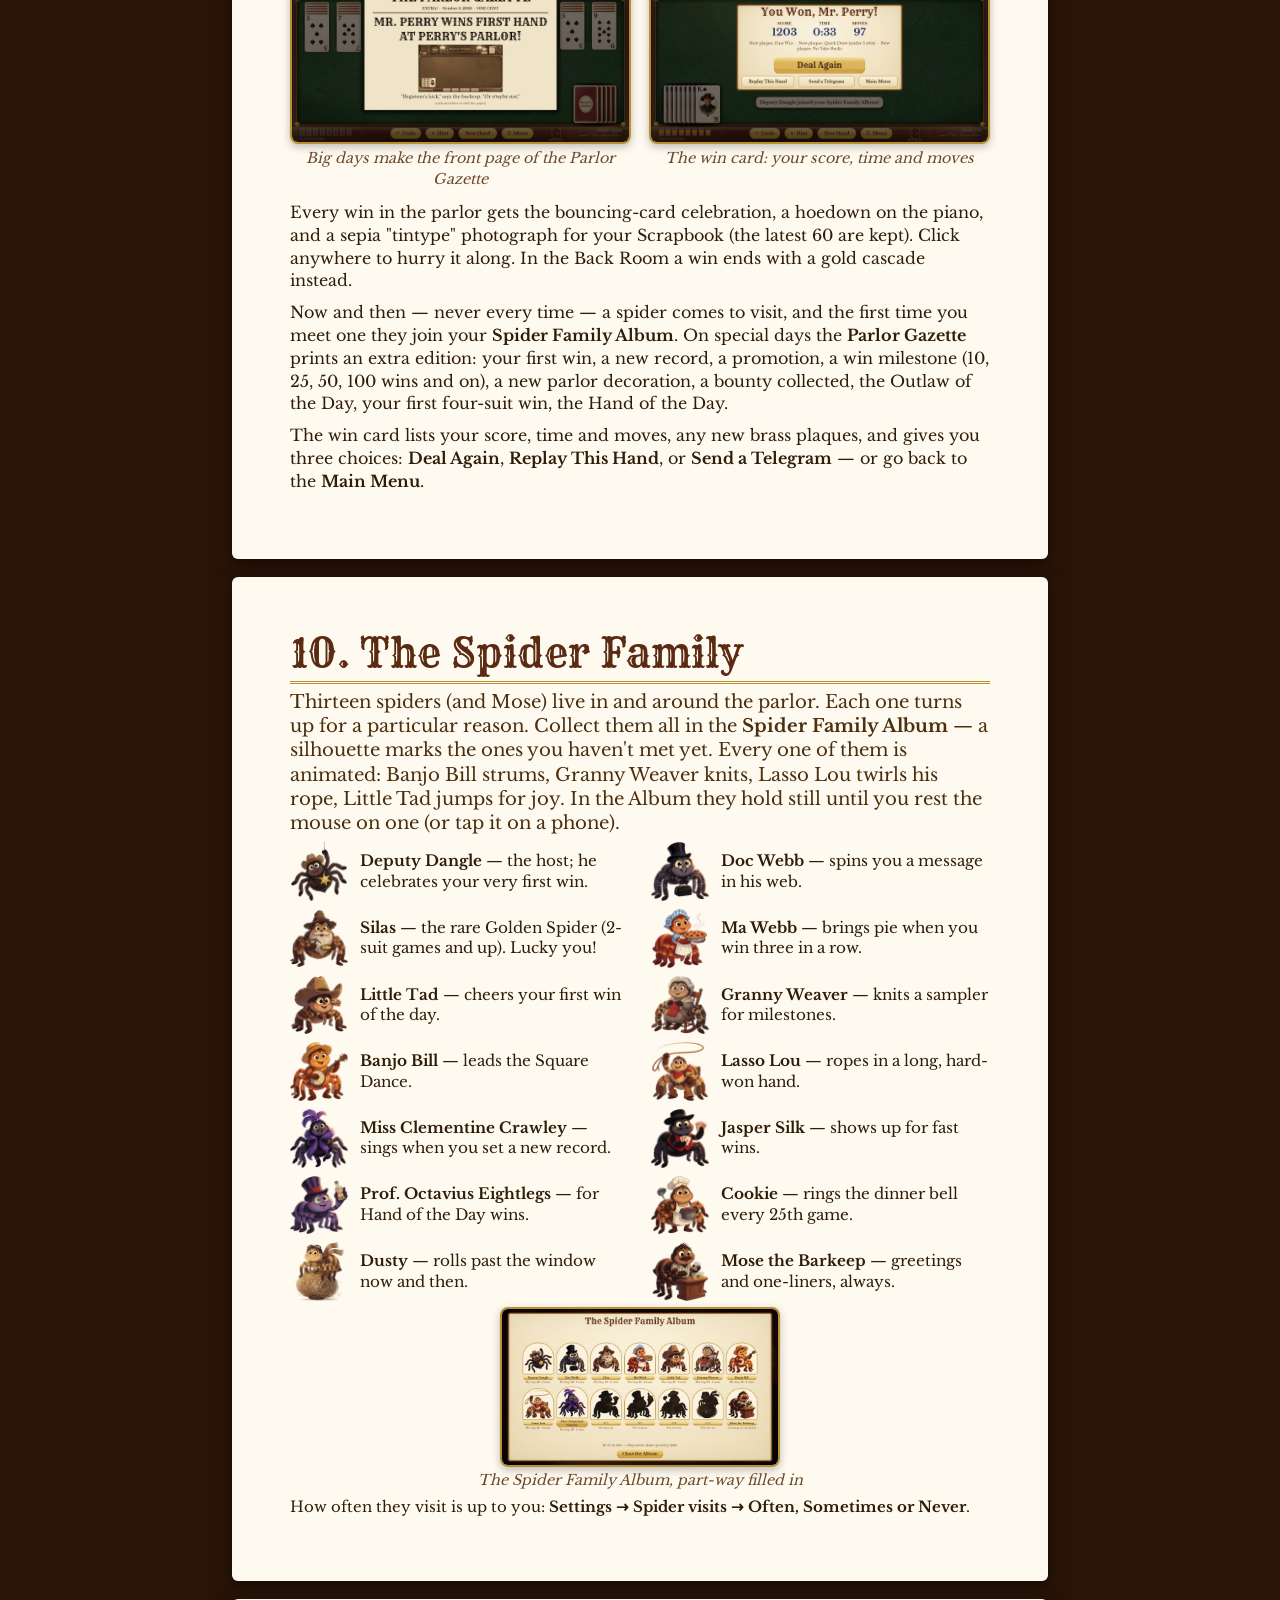
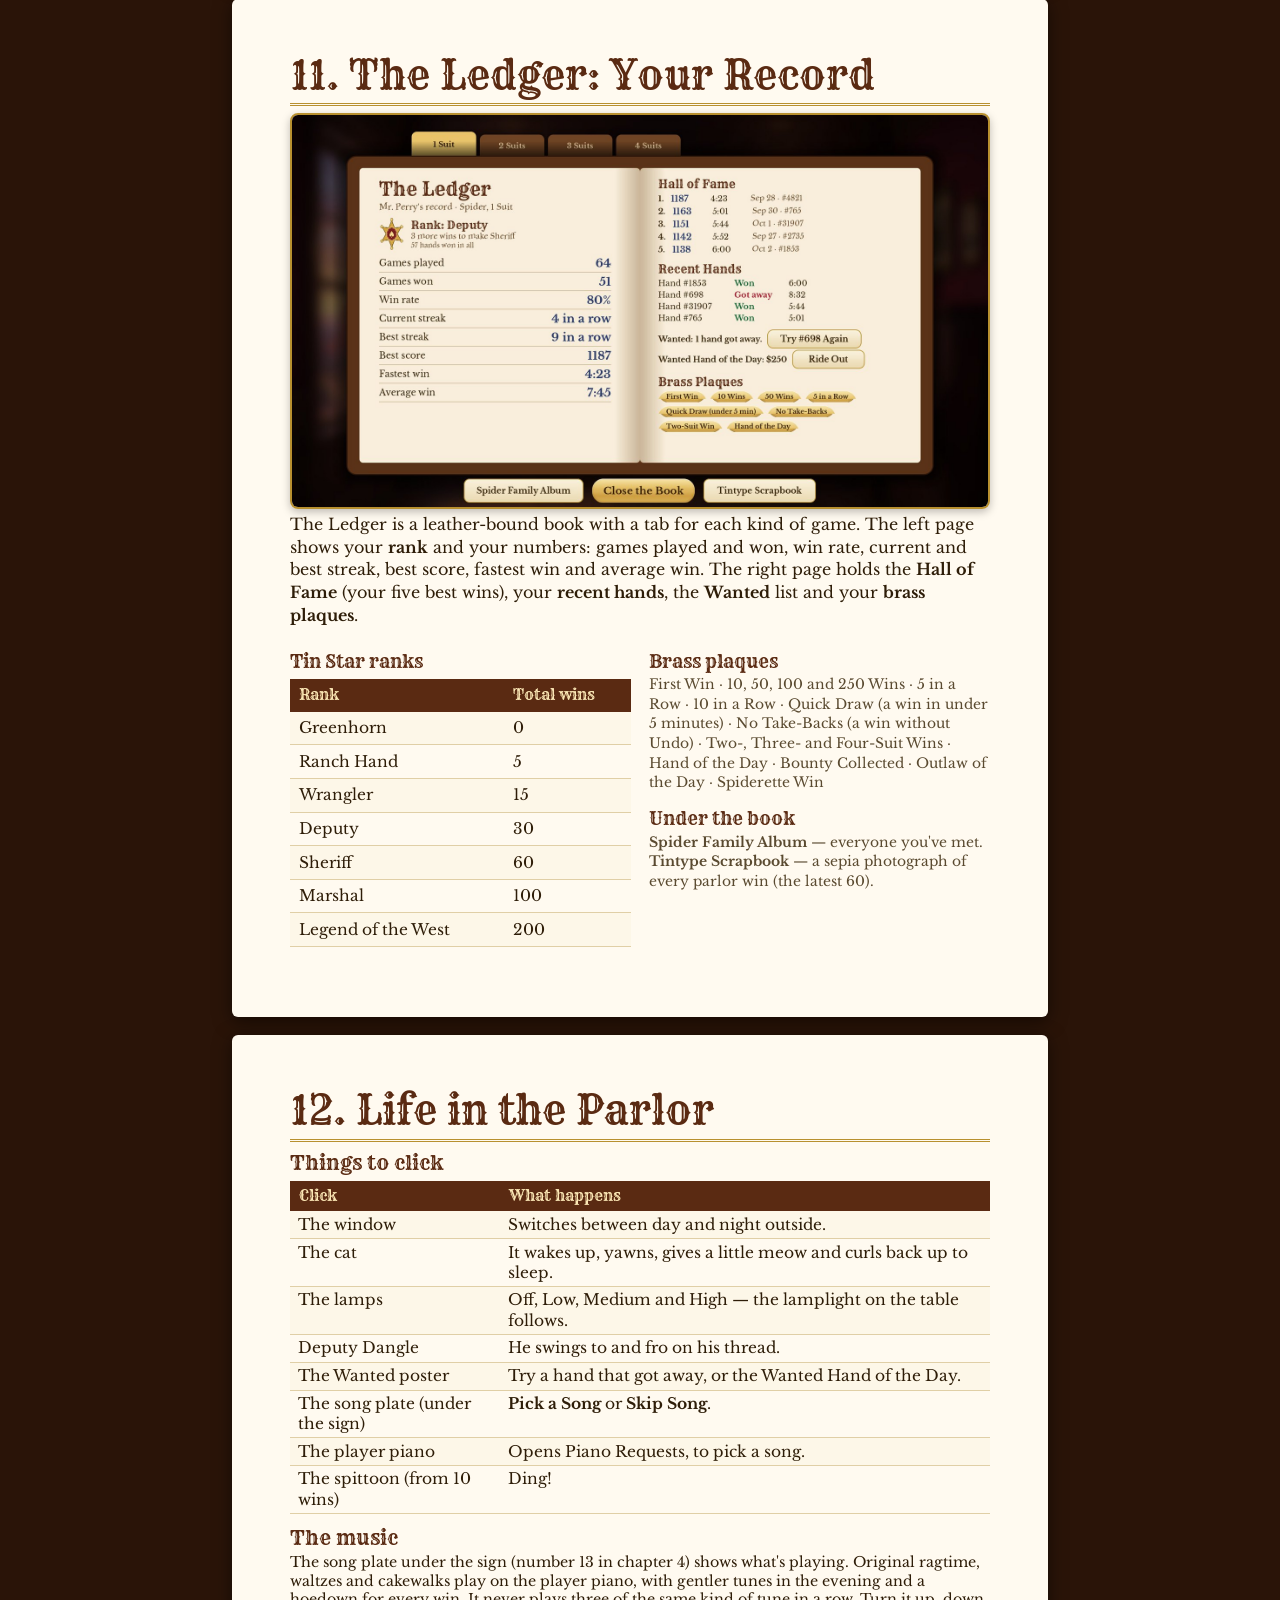
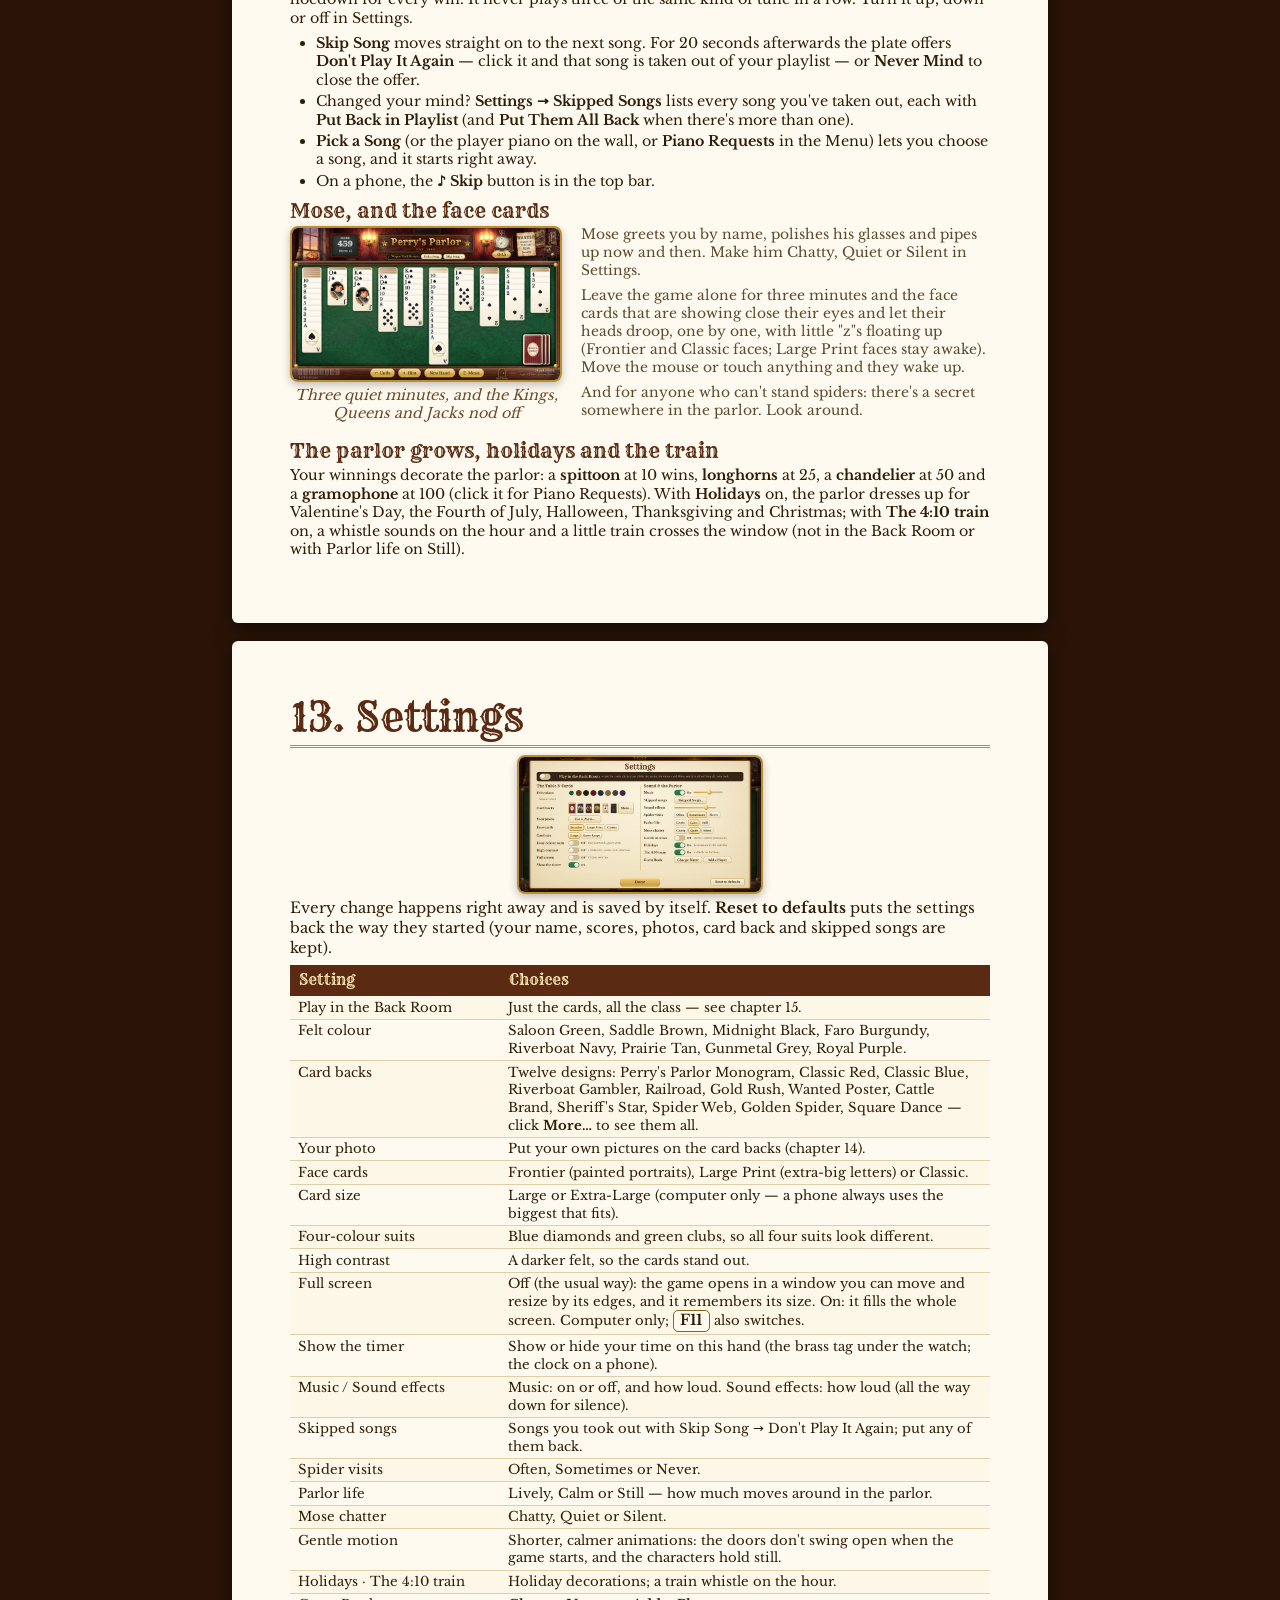
==== commit 229705ff: "Manual: doors and Gentle motion wording Co-Authored-By: Claude Opus 5.5 <noreply@anthropic.com>" ====
--- a/manual/index.html
+++ b/manual/index.html
@@ -120,7 +120,7 @@
 </ol>
 <h2>The first time you open it</h2>
 <div class="two"><div>
-<p>The barkeep asks what to call you. Type a name — "Mr. Perry", "Grandpa", anything you like — and click
+<p>The saloon doors swing open and you walk into the parlor (they do every time). Then the barkeep asks what to call you. Type a name — "Mr. Perry", "Grandpa", anything you like — and click
 <b>Pull Up a Chair</b>. The game greets you by that name, writes it in the Ledger, and puts it in the headlines when you win.</p>
 <p>Anyone else who plays can add their own name later, and everyone keeps their own scores (see <b>Players and the Guest Book</b>).</p>
 </div><div><img class="shot" src="img/guest.jpg"><p class="cap">The Guest Book on the first visit</p></div></div>
@@ -147,7 +147,7 @@
 <tr><td><b>Settings</b></td><td>Felt colour, card styles, sound, and much more (chapter 13).</td></tr>
 <tr><td><b>How to Play</b></td><td>A one-page picture guide to the rules. Its <b>About the Parlor</b> button tells who made the game, and why.</td></tr>
 <tr><td><b>Not Mr. Perry?</b></td><td>Switch to a different player, or add a new one.</td></tr>
-<tr><td><b>Leave the Parlor</b></td><td>Closes the game. It asks first, and your hand is saved.</td></tr>
+<tr><td><b>Leave the Parlor</b></td><td>Closes the game. It asks first, your hand is saved, and the saloon doors swing shut.</td></tr>
 </table>
 </section>
 
@@ -442,7 +442,7 @@
 <tr><td>Spider visits</td><td>Often, Sometimes or Never.</td></tr>
 <tr><td>Parlor life</td><td>Lively, Calm or Still — how much moves around in the parlor.</td></tr>
 <tr><td>Mose chatter</td><td>Chatty, Quiet or Silent.</td></tr>
-<tr><td>Gentle motion</td><td>Shorter, calmer animations: no swinging doors, and the characters hold still.</td></tr>
+<tr><td>Gentle motion</td><td>Shorter, calmer animations: the doors don't swing open when the game starts, and the characters hold still.</td></tr>
 <tr><td>Holidays · The 4:10 train</td><td>Holiday decorations; a train whistle on the hour.</td></tr>
 <tr><td>Guest Book</td><td><b>Change Name</b> or <b>Add a Player</b>.</td></tr>
 </table>
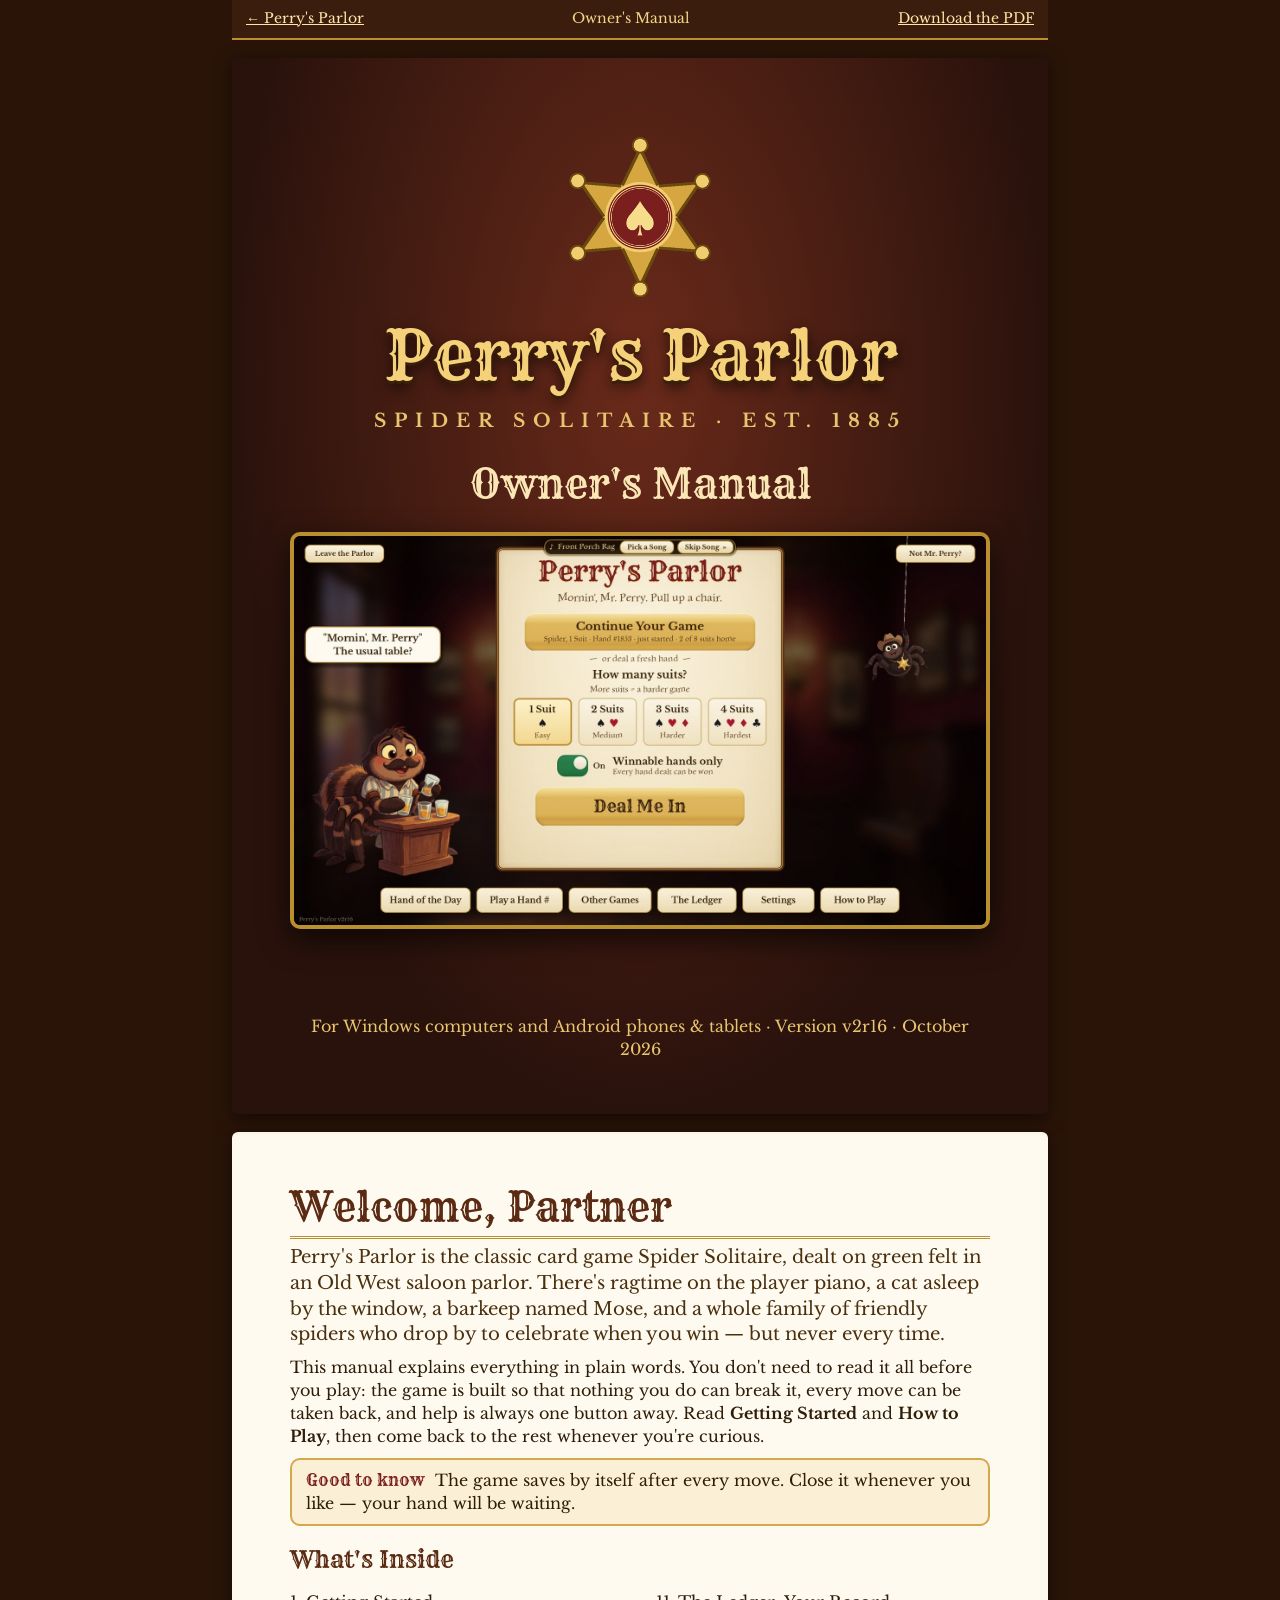
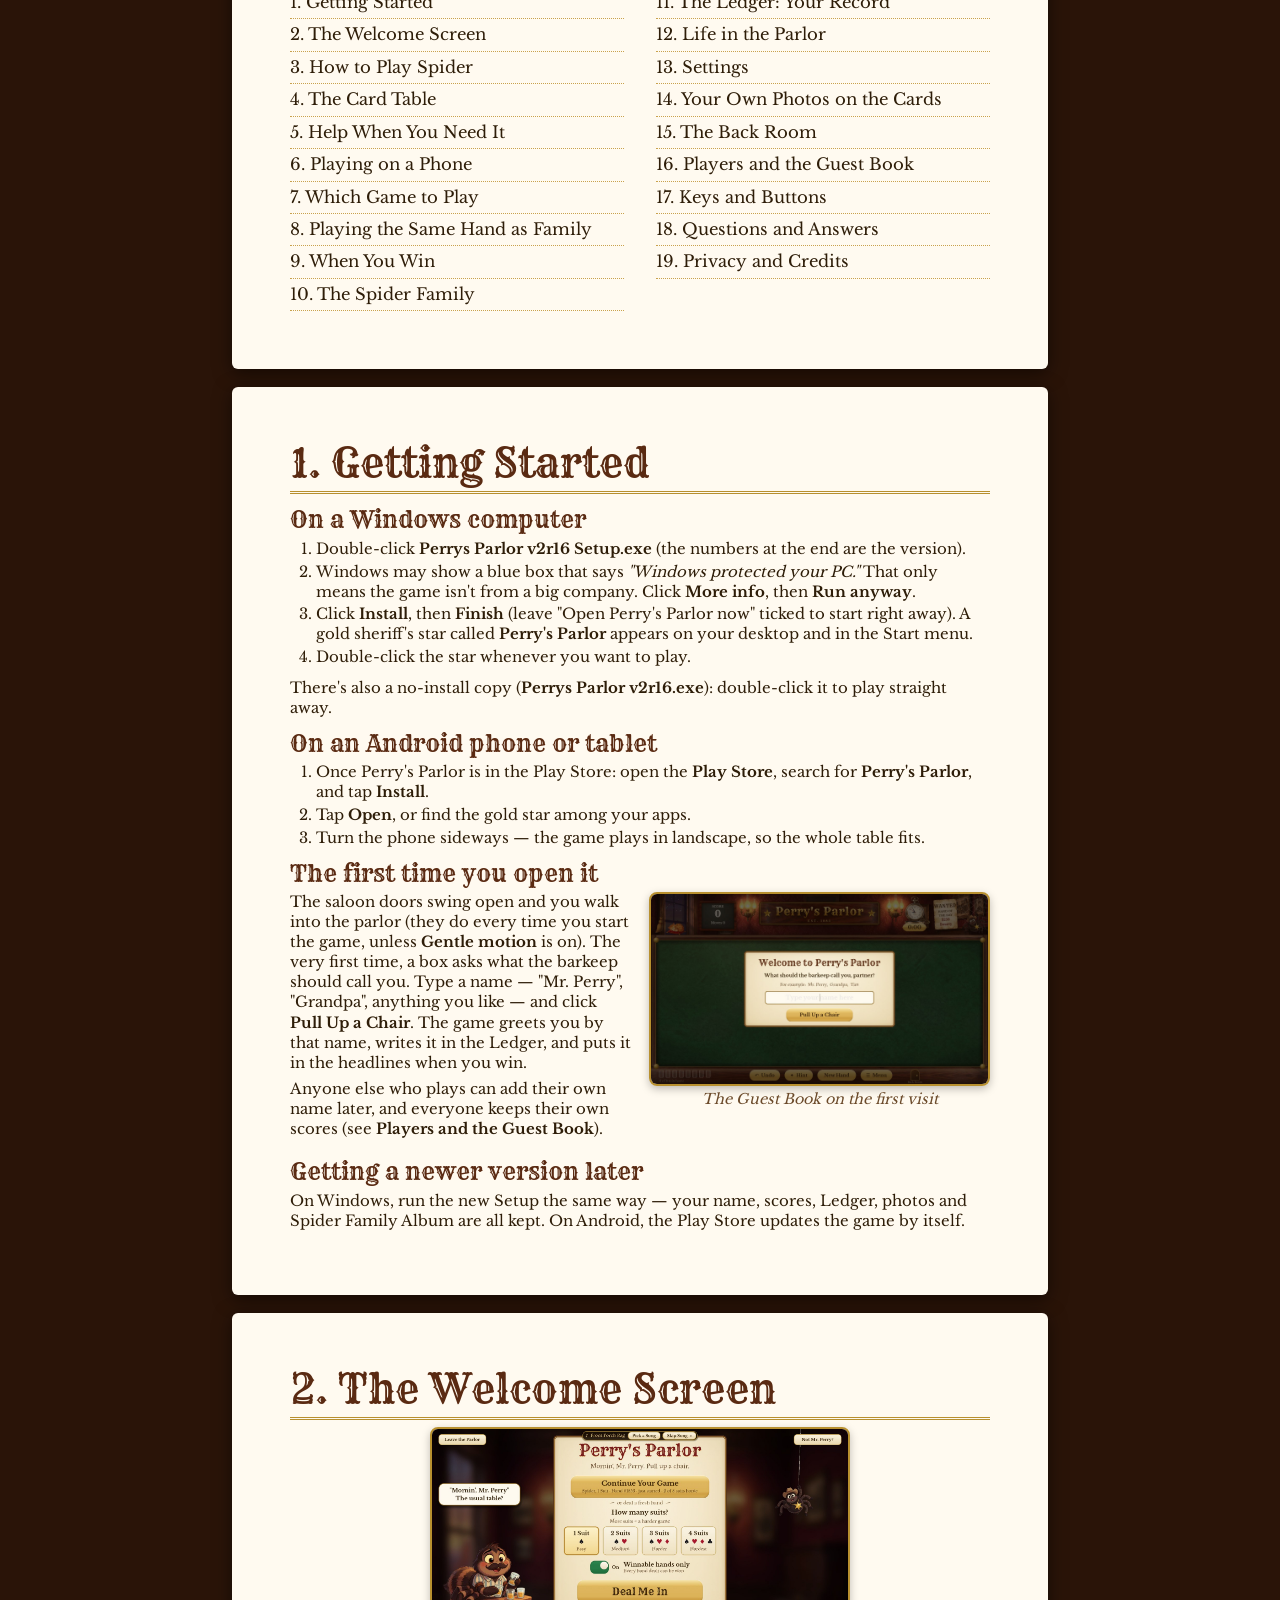
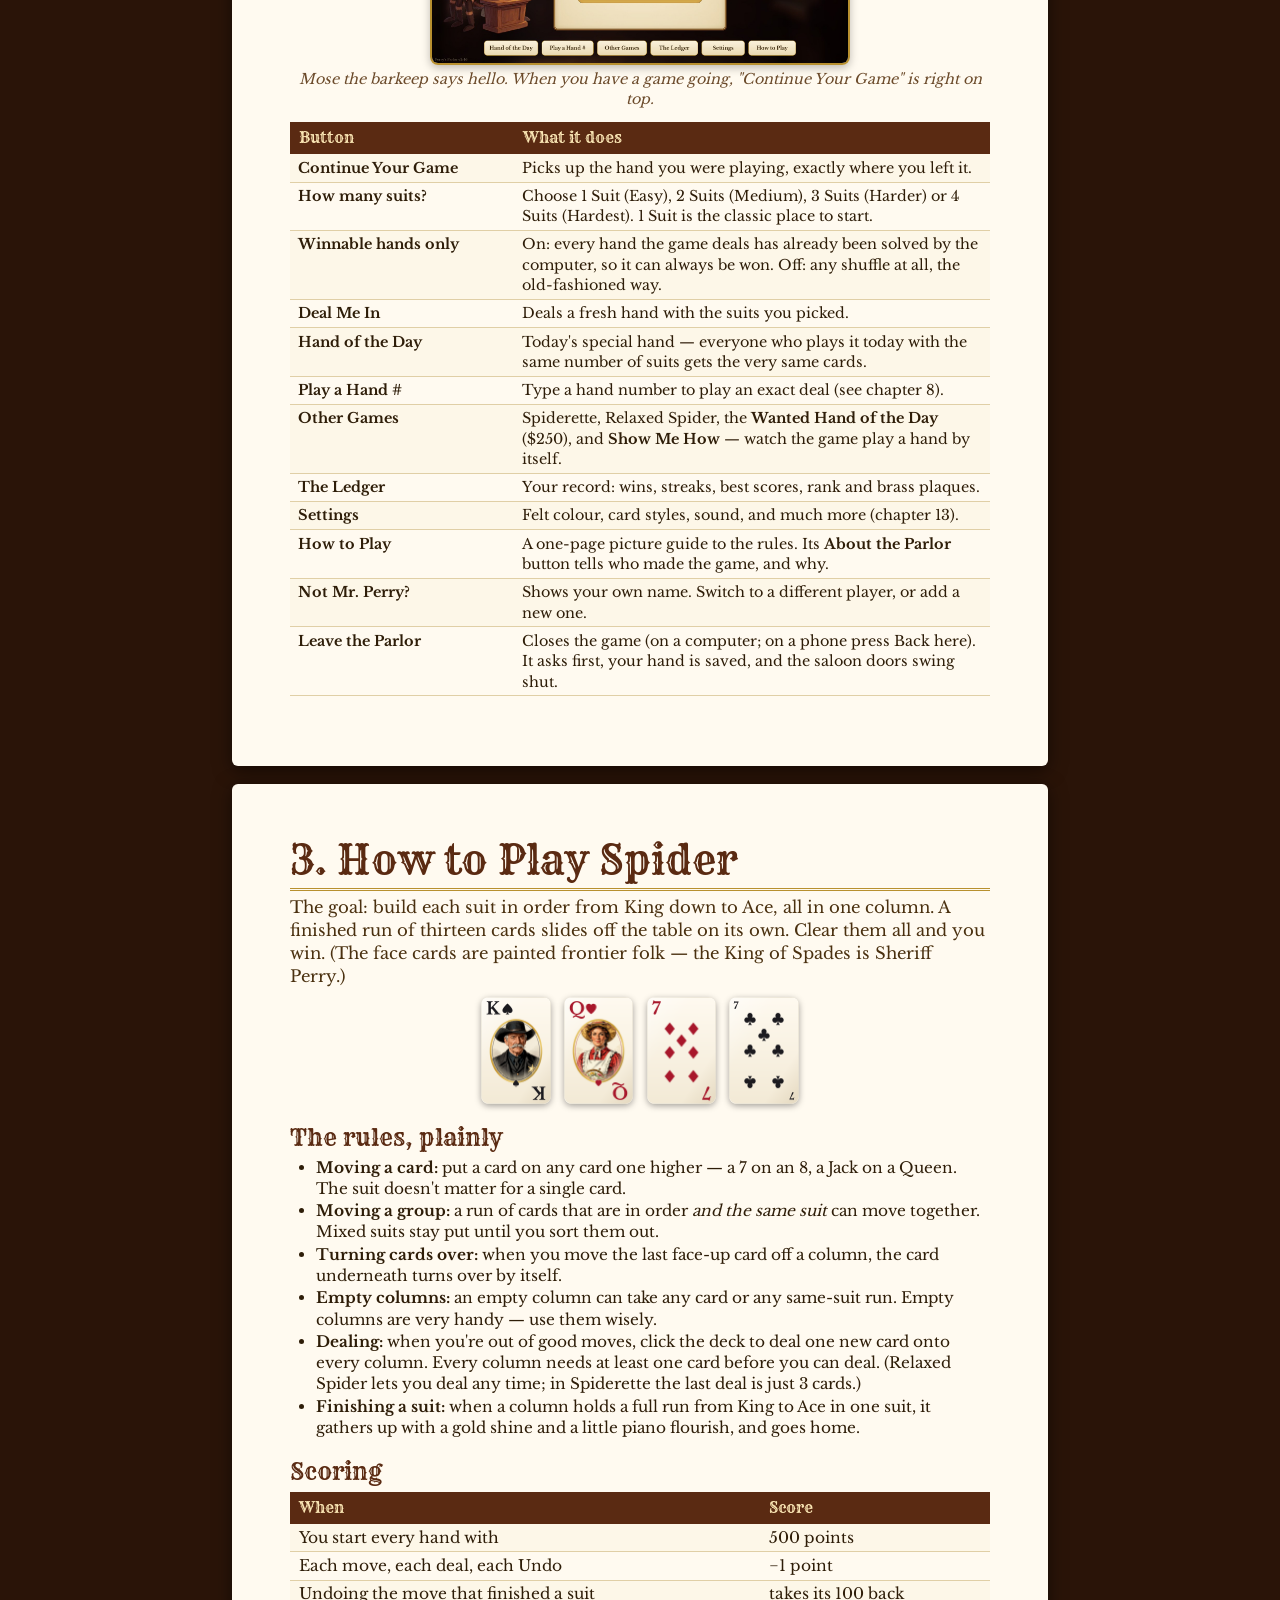
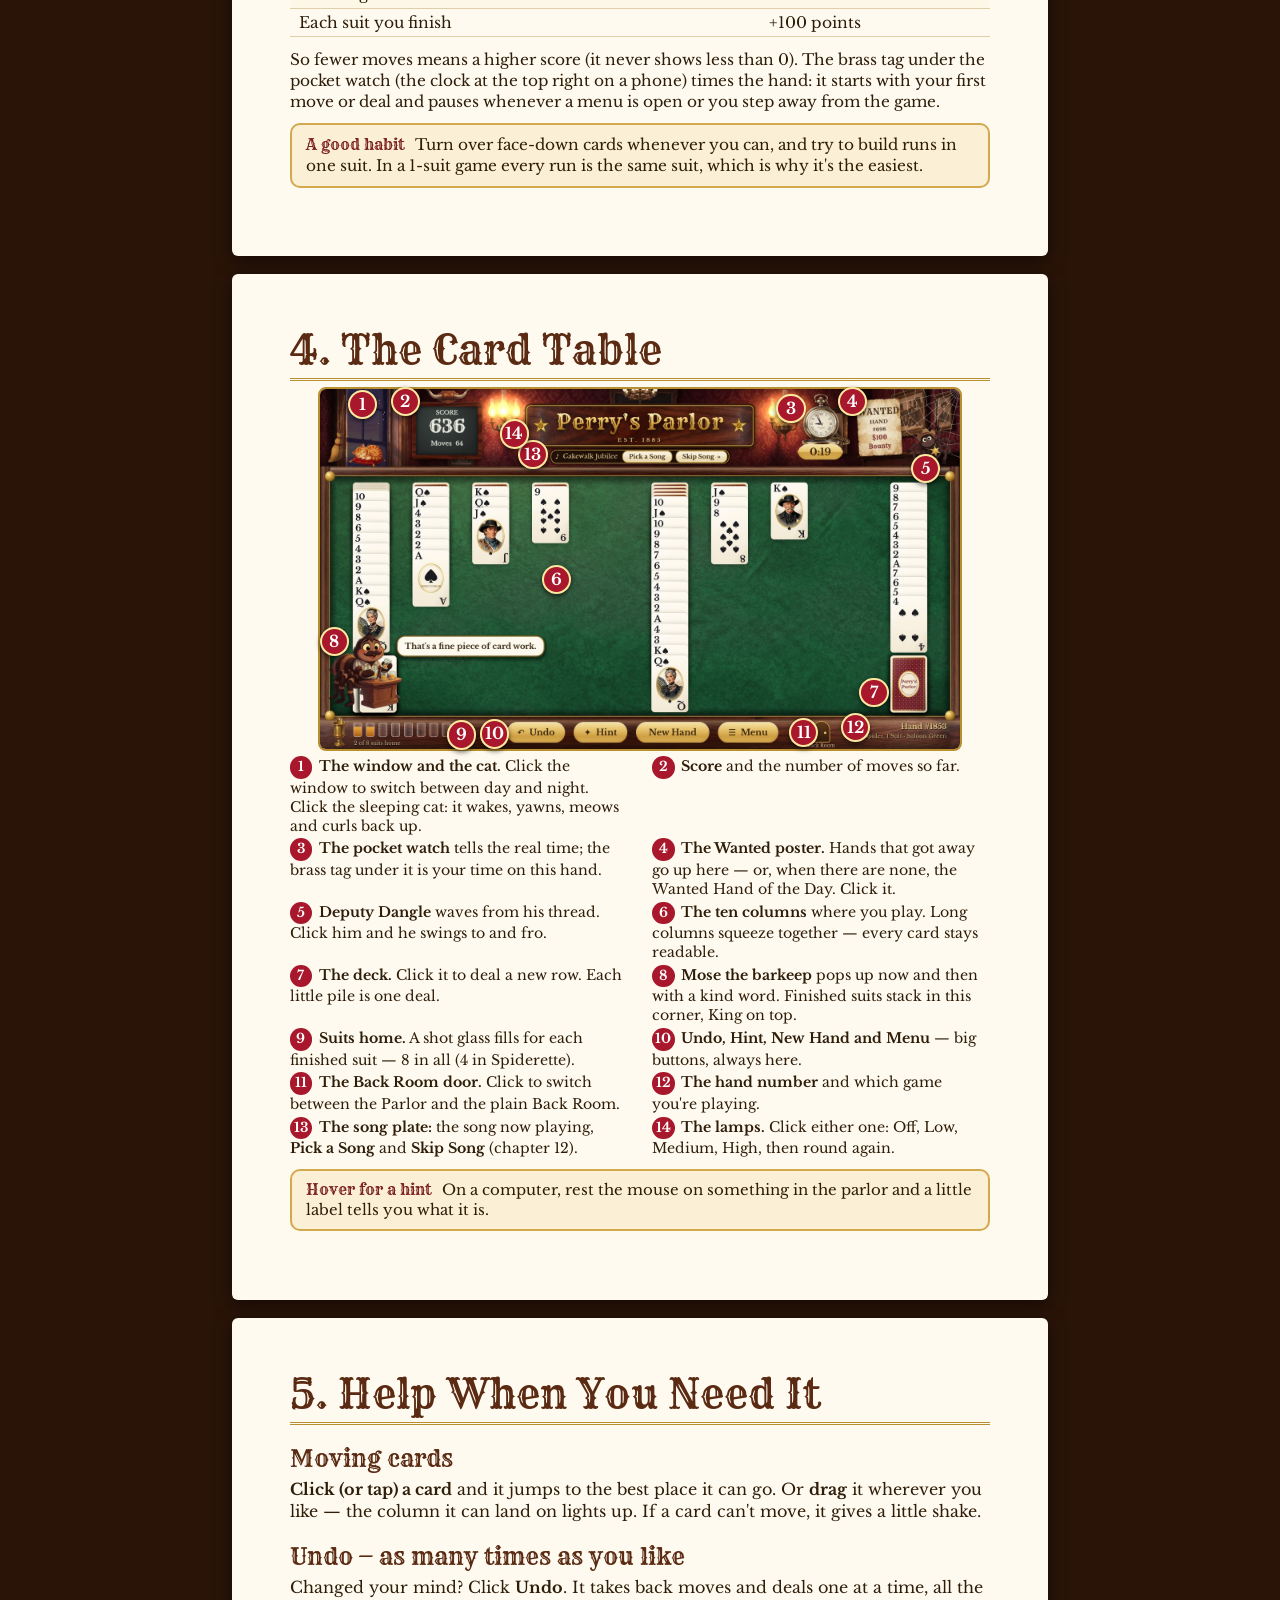
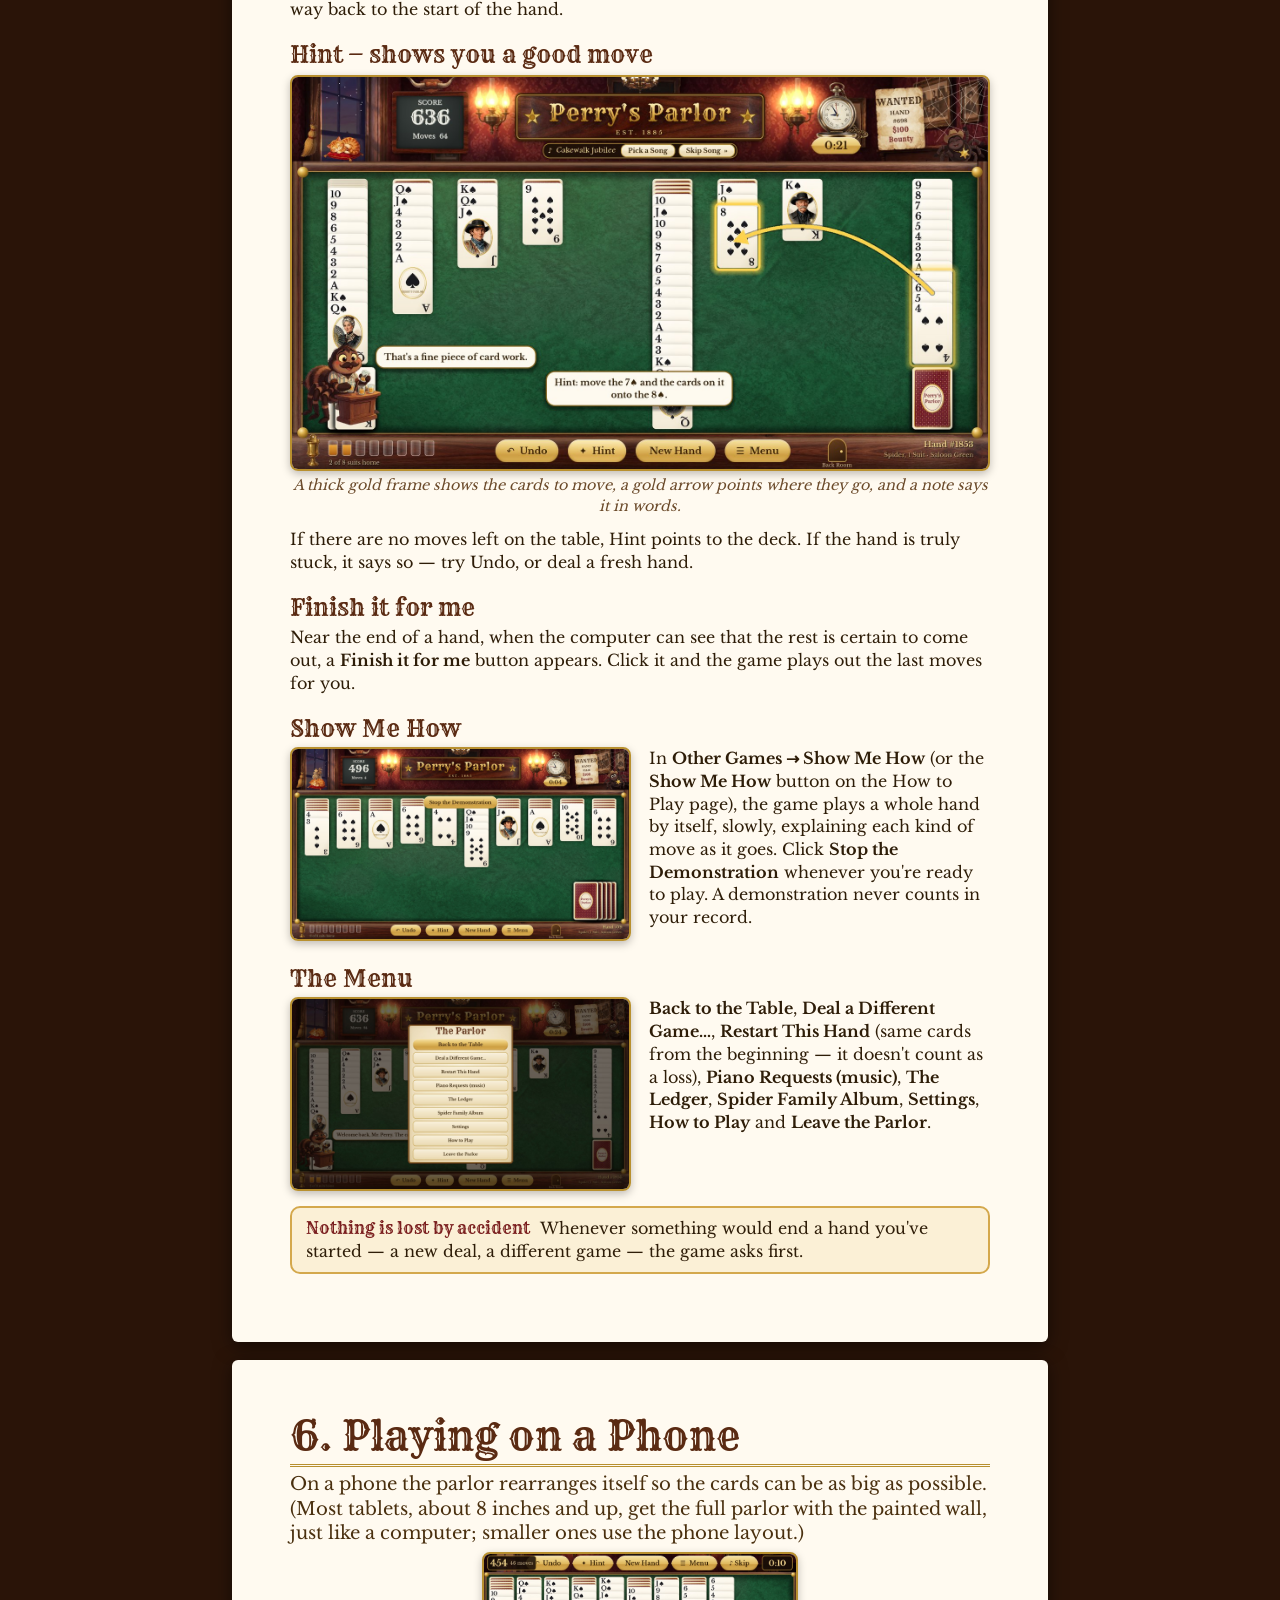
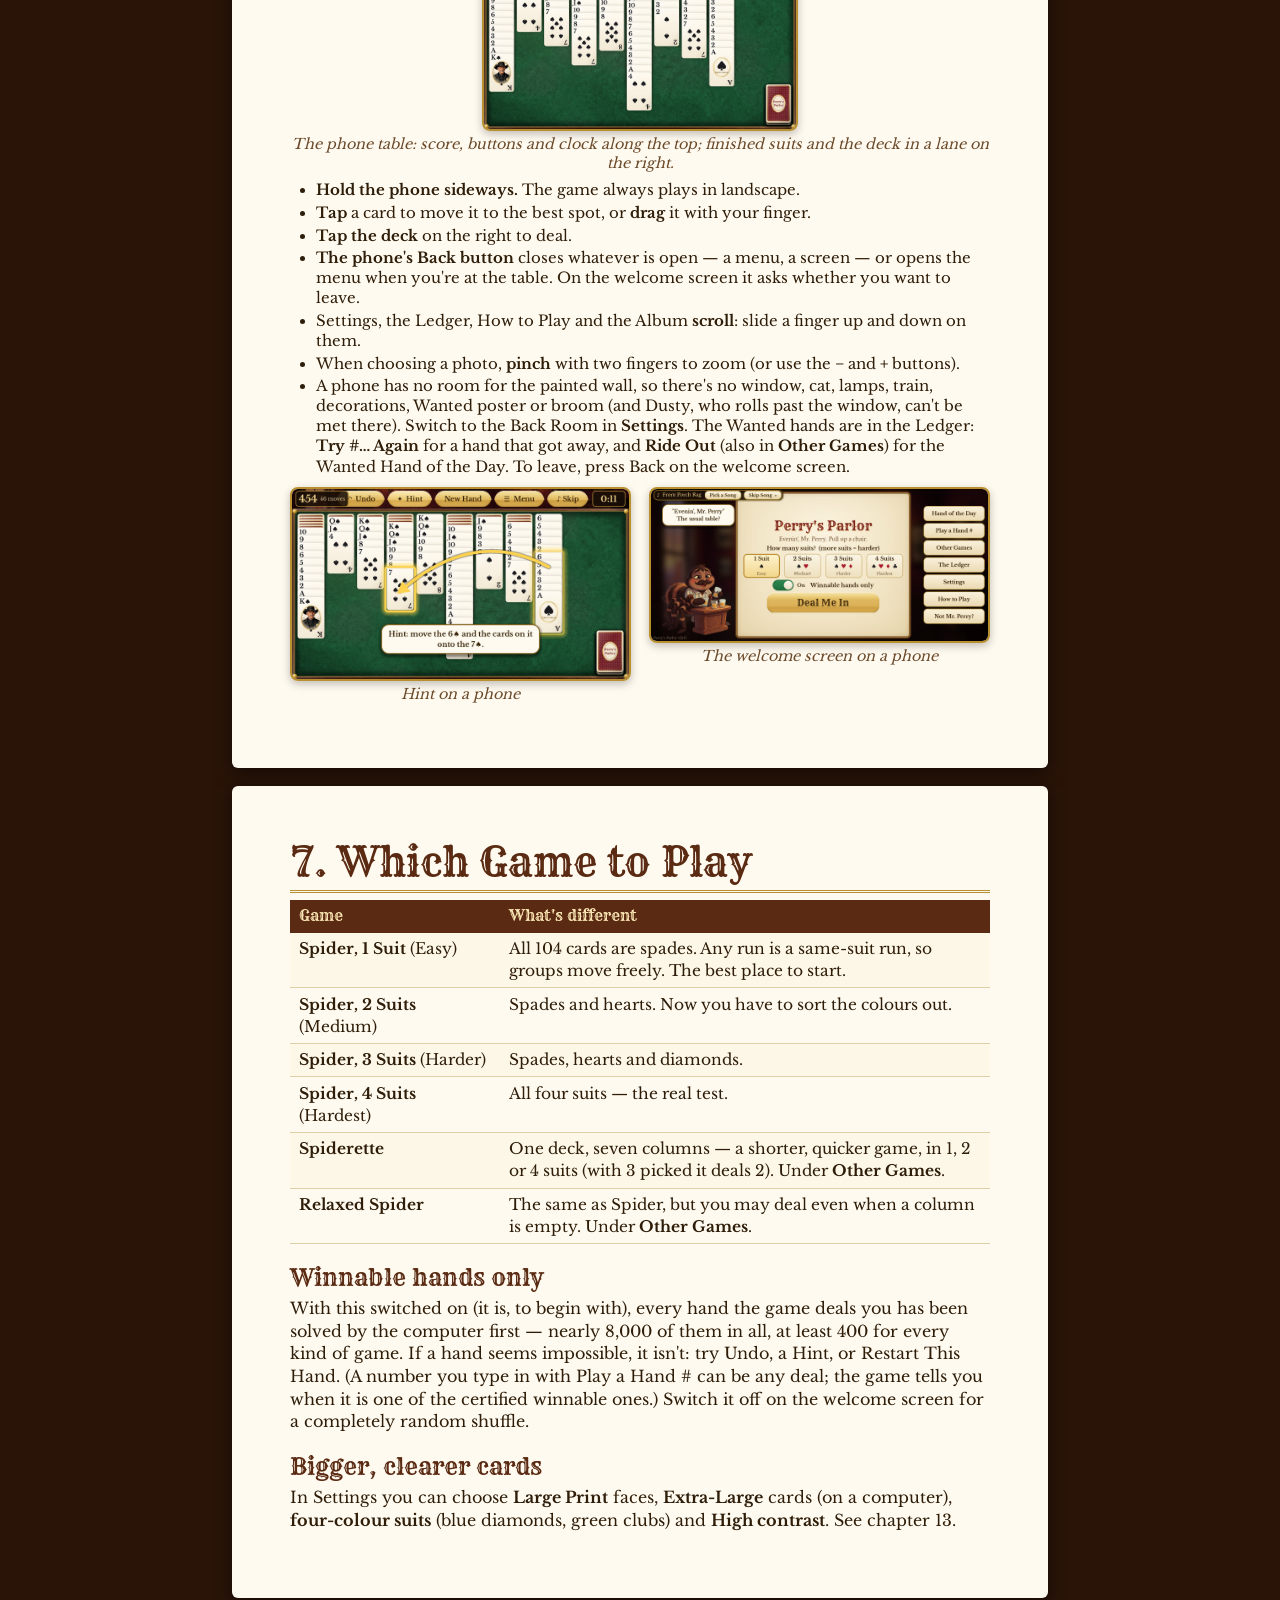
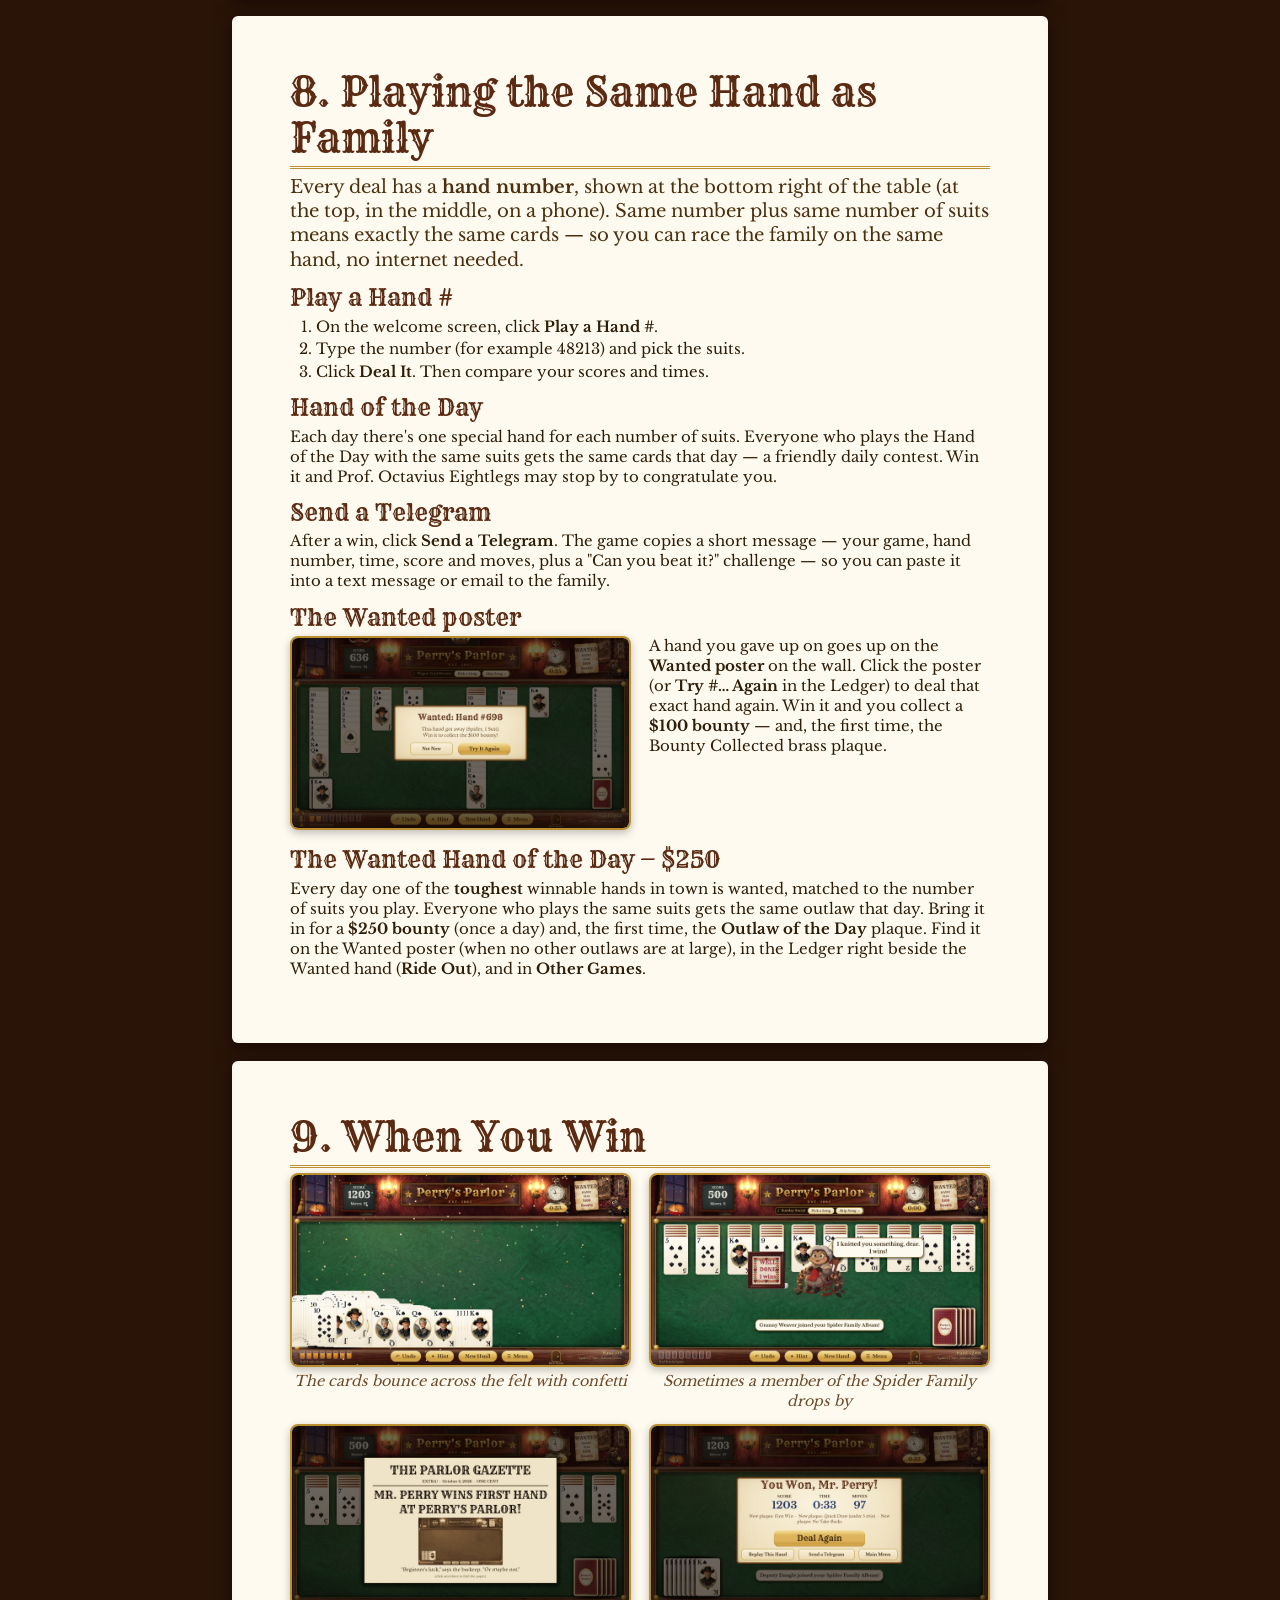
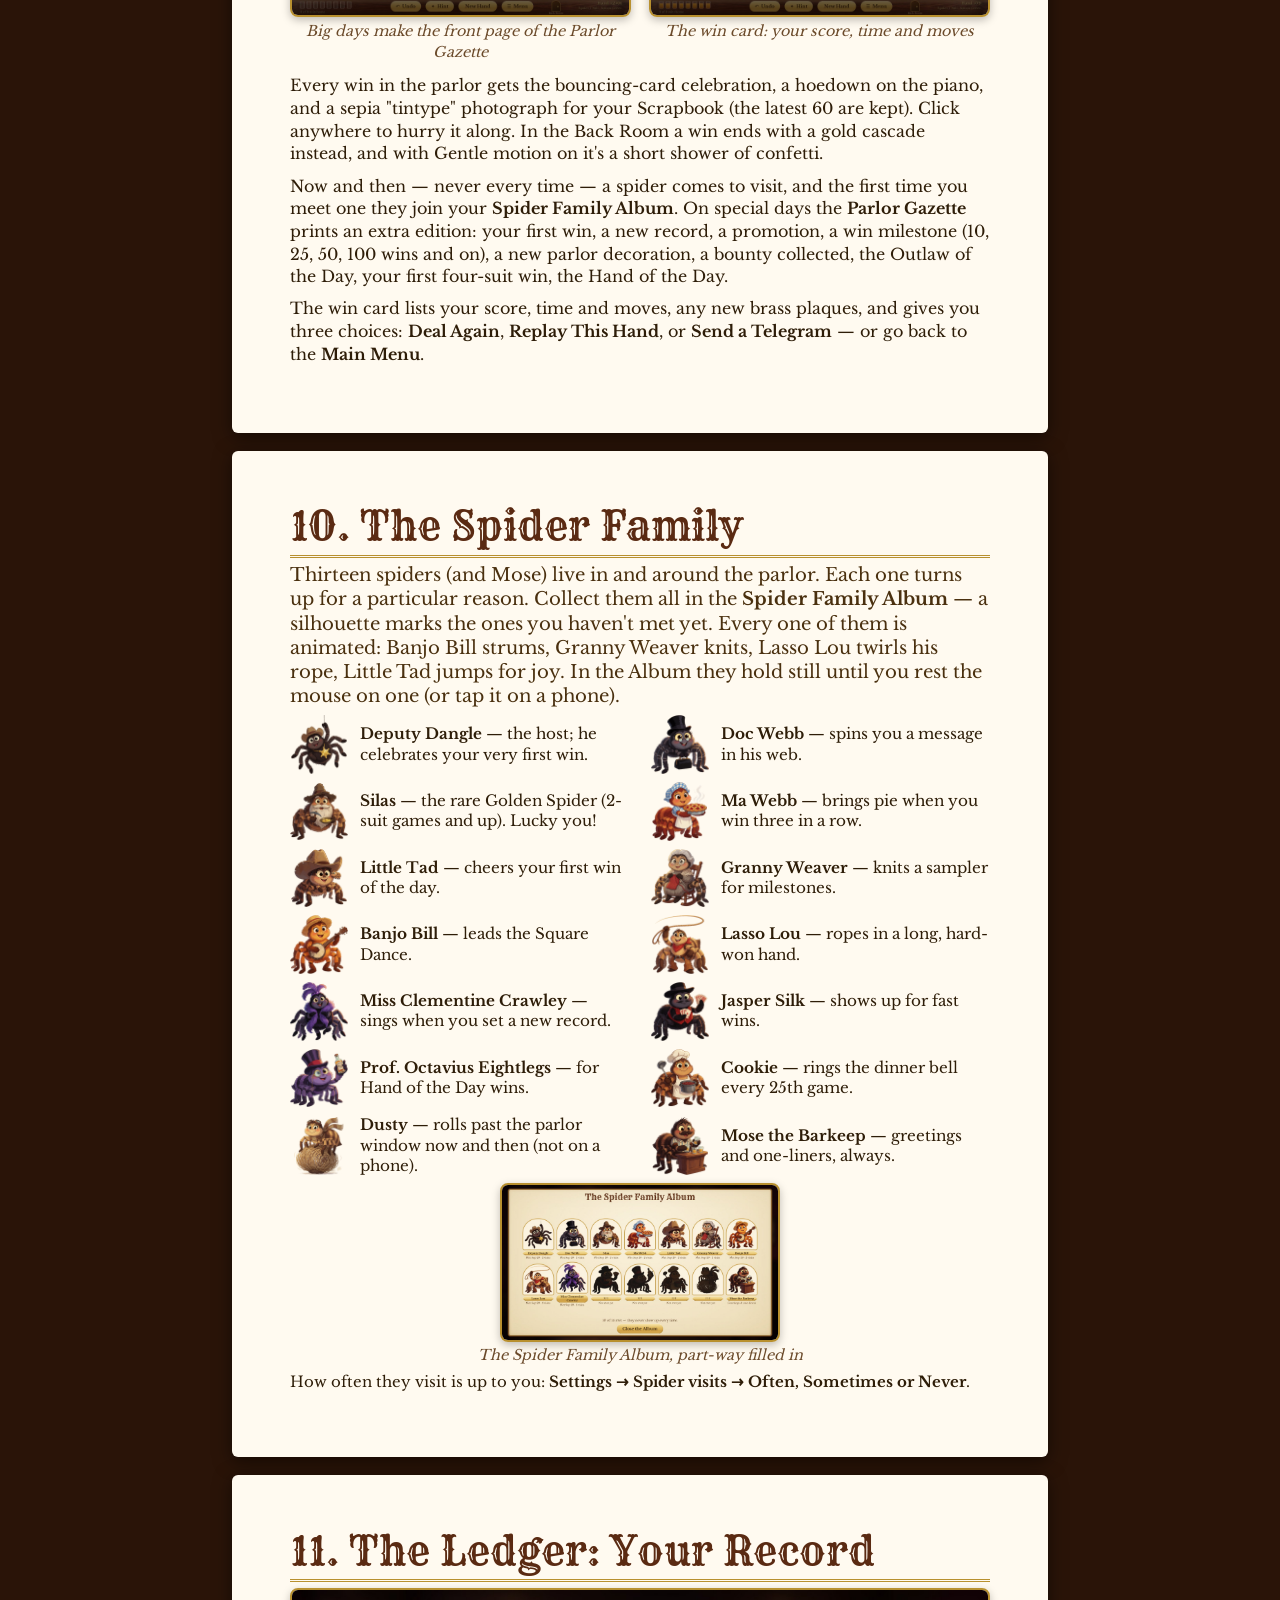
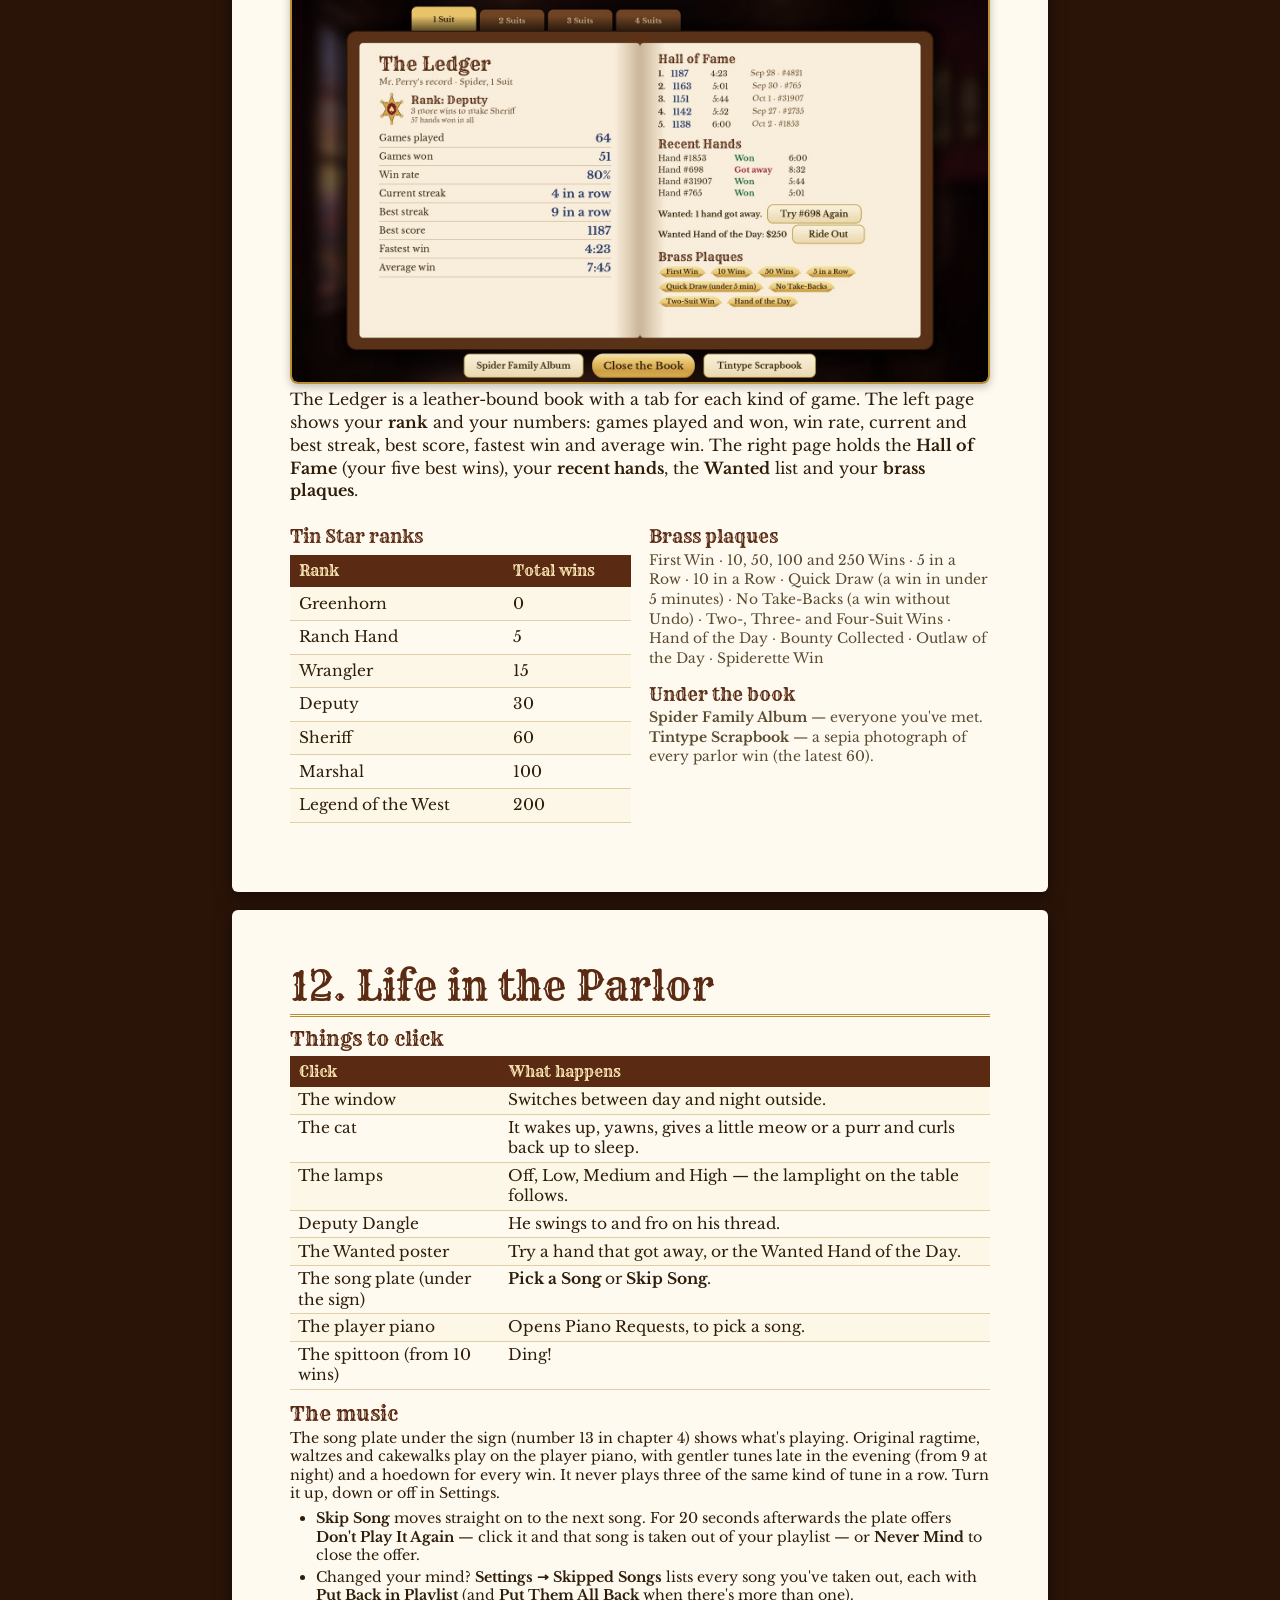
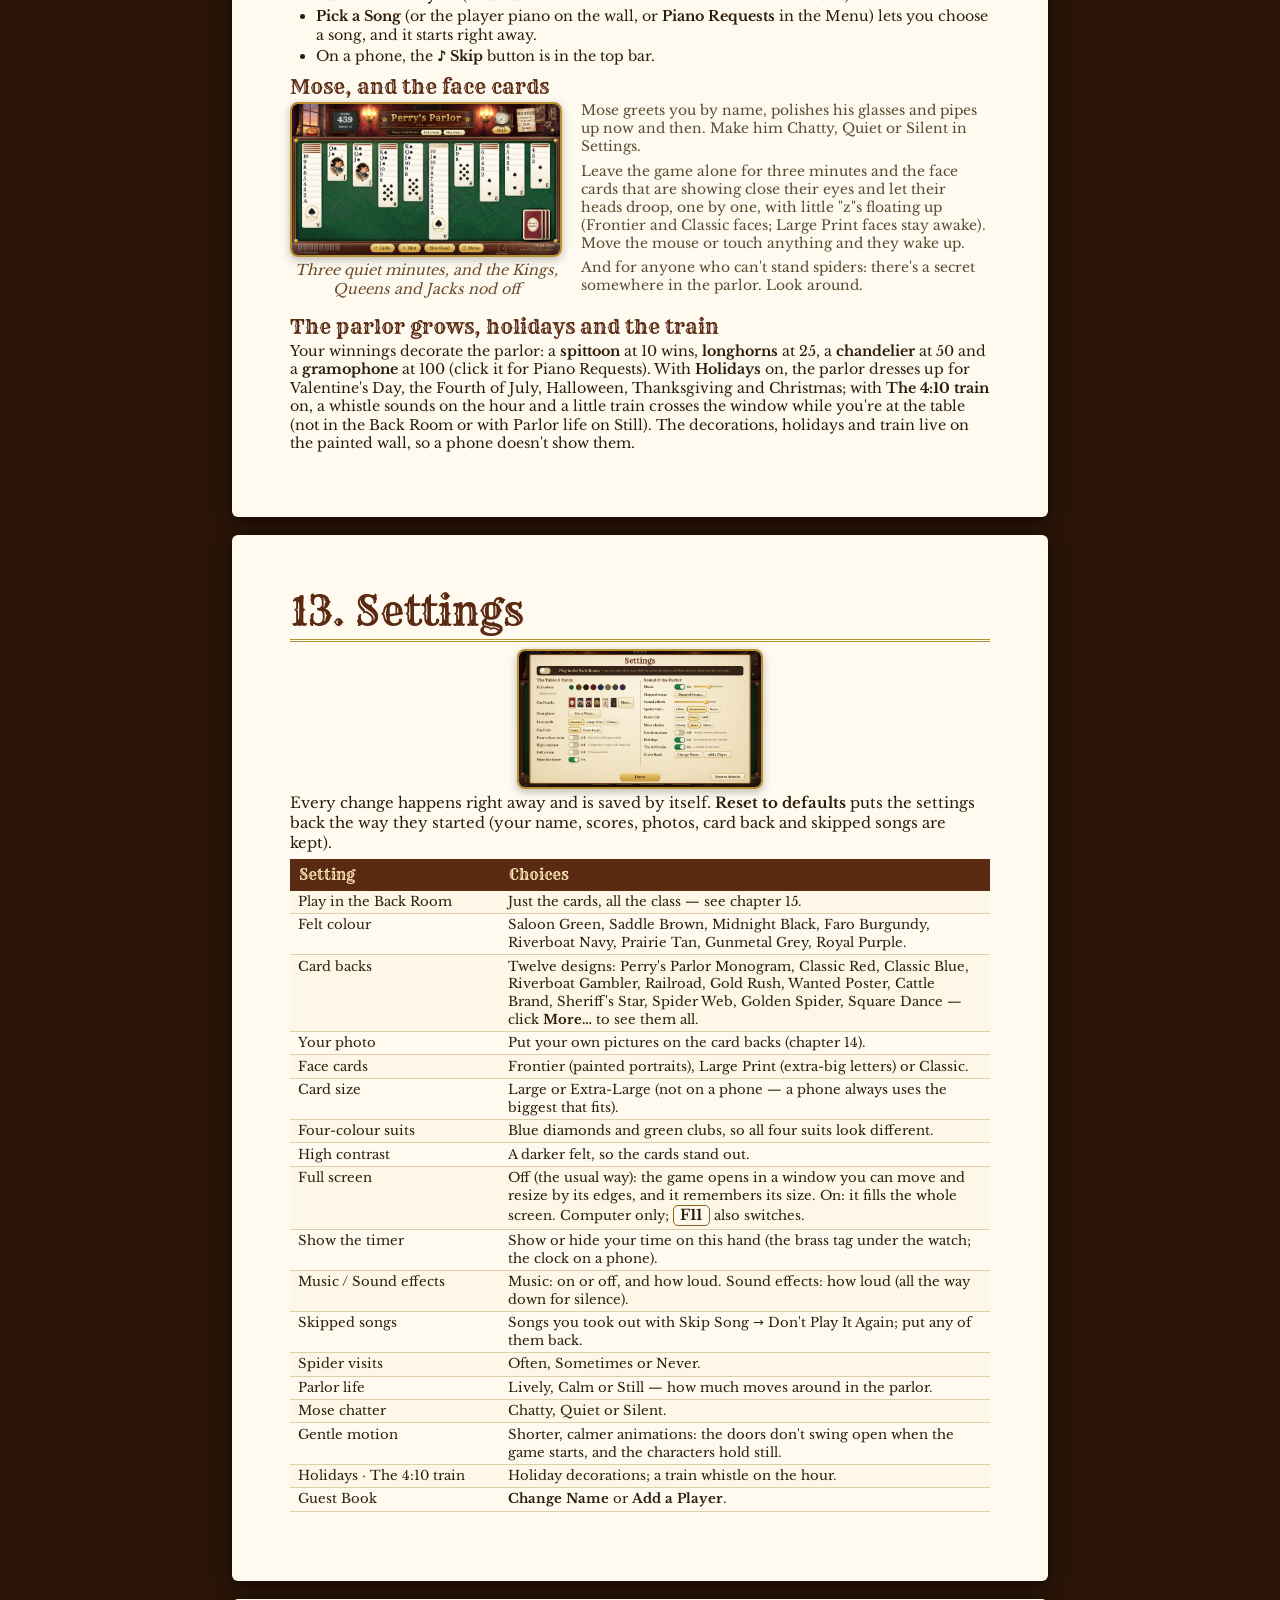
==== commit 1a2fadee: "Privacy: scrapbook pictures listed; manual v2r16 Co-Authored-By: Claude Opus 5.5 <noreply@anthropic." ====
--- a/manual/index.html
+++ b/manual/index.html
@@ -77,7 +77,7 @@
   <div class="sub">SPIDER SOLITAIRE · EST. 1885</div>
   <div class="om">Owner's Manual</div>
   <img class="hero" src="img/welcome.jpg">
-  <div class="foot">For Windows computers and Android phones &amp; tablets · Version v2r15 · October 2026</div>
+  <div class="foot">For Windows computers and Android phones &amp; tablets · Version v2r16 · October 2026</div>
 </div></section>
 
 <!-- ======================= WELCOME ======================= -->
@@ -101,17 +101,17 @@
 </section>
 
 <!-- ======================= 1 GETTING STARTED ======================= -->
-<section class="chapter">
+<section class="chapter tight">
 <h1>1. Getting Started</h1>
 <h2>On a Windows computer</h2>
 <ol>
-<li>Double-click <b>Perrys Parlor v2r15 Setup.exe</b> (the numbers at the end are the version).</li>
+<li>Double-click <b>Perrys Parlor v2r16 Setup.exe</b> (the numbers at the end are the version).</li>
 <li>Windows may show a blue box that says <i>"Windows protected your PC."</i> That only means the game isn't from a big company.
 Click <b>More info</b>, then <b>Run anyway</b>.</li>
 <li>Click <b>Install</b>, then <b>Finish</b> (leave "Open Perry's Parlor now" ticked to start right away). A gold sheriff's star called <b>Perry's Parlor</b> appears on your desktop and in the Start menu.</li>
 <li>Double-click the star whenever you want to play.</li>
 </ol>
-<p>There's also a no-install copy (<b>Perrys Parlor v2r15.exe</b>): double-click it to play straight away.</p>
+<p>There's also a no-install copy (<b>Perrys Parlor v2r16.exe</b>): double-click it to play straight away.</p>
 <h2>On an Android phone or tablet</h2>
 <ol>
 <li>Once Perry's Parlor is in the Play Store: open the <b>Play Store</b>, search for <b>Perry's Parlor</b>, and tap <b>Install</b>.</li>
@@ -120,7 +120,7 @@
 </ol>
 <h2>The first time you open it</h2>
 <div class="two"><div>
-<p>The saloon doors swing open and you walk into the parlor (they do every time). Then the barkeep asks what to call you. Type a name — "Mr. Perry", "Grandpa", anything you like — and click
+<p>The saloon doors swing open and you walk into the parlor (they do every time you start the game, unless <b>Gentle motion</b> is on). The very first time, a box asks what the barkeep should call you. Type a name — "Mr. Perry", "Grandpa", anything you like — and click
 <b>Pull Up a Chair</b>. The game greets you by that name, writes it in the Ledger, and puts it in the headlines when you win.</p>
 <p>Anyone else who plays can add their own name later, and everyone keeps their own scores (see <b>Players and the Guest Book</b>).</p>
 </div><div><img class="shot" src="img/guest.jpg"><p class="cap">The Guest Book on the first visit</p></div></div>
@@ -138,7 +138,7 @@
 <tr><th style="width:32%">Button</th><th>What it does</th></tr>
 <tr><td><b>Continue Your Game</b></td><td>Picks up the hand you were playing, exactly where you left it.</td></tr>
 <tr><td><b>How many suits?</b></td><td>Choose 1 Suit (Easy), 2 Suits (Medium), 3 Suits (Harder) or 4 Suits (Hardest). 1 Suit is the classic place to start.</td></tr>
-<tr><td><b>Winnable hands only</b></td><td>On: every hand dealt has already been solved by the computer, so it can always be won. Off: any shuffle at all, the old-fashioned way.</td></tr>
+<tr><td><b>Winnable hands only</b></td><td>On: every hand the game deals has already been solved by the computer, so it can always be won. Off: any shuffle at all, the old-fashioned way.</td></tr>
 <tr><td><b>Deal Me In</b></td><td>Deals a fresh hand with the suits you picked.</td></tr>
 <tr><td><b>Hand of the Day</b></td><td>Today's special hand — everyone who plays it today with the same number of suits gets the very same cards.</td></tr>
 <tr><td><b>Play a Hand #</b></td><td>Type a hand number to play an exact deal (see chapter 8).</td></tr>
@@ -146,8 +146,8 @@
 <tr><td><b>The Ledger</b></td><td>Your record: wins, streaks, best scores, rank and brass plaques.</td></tr>
 <tr><td><b>Settings</b></td><td>Felt colour, card styles, sound, and much more (chapter 13).</td></tr>
 <tr><td><b>How to Play</b></td><td>A one-page picture guide to the rules. Its <b>About the Parlor</b> button tells who made the game, and why.</td></tr>
-<tr><td><b>Not Mr. Perry?</b></td><td>Switch to a different player, or add a new one.</td></tr>
-<tr><td><b>Leave the Parlor</b></td><td>Closes the game. It asks first, your hand is saved, and the saloon doors swing shut.</td></tr>
+<tr><td><b>Not Mr. Perry?</b></td><td>Shows your own name. Switch to a different player, or add a new one.</td></tr>
+<tr><td><b>Leave the Parlor</b></td><td>Closes the game (on a computer; on a phone press Back here). It asks first, your hand is saved, and the saloon doors swing shut.</td></tr>
 </table>
 </section>
 
@@ -166,8 +166,8 @@
 <li><b>Turning cards over:</b> when you move the last face-up card off a column, the card underneath turns over by itself.</li>
 <li><b>Empty columns:</b> an empty column can take any card or any same-suit run. Empty columns are very handy — use them wisely.</li>
 <li><b>Dealing:</b> when you're out of good moves, click the deck to deal one new card onto every column.
-Every column needs at least one card before you can deal. (Relaxed Spider lets you deal any time.)</li>
-<li><b>Finishing a suit:</b> when a column holds a full run from King to Ace in one suit, it gathers up with a gold shine and a "ta-da!", and goes home.</li>
+Every column needs at least one card before you can deal. (Relaxed Spider lets you deal any time; in Spiderette the last deal is just 3 cards.)</li>
+<li><b>Finishing a suit:</b> when a column holds a full run from King to Ace in one suit, it gathers up with a gold shine and a little piano flourish, and goes home.</li>
 </ul>
 <h2>Scoring</h2>
 <table>
@@ -190,7 +190,7 @@
 <b class="n" style="left:13.6%;top:4%">2</b>
 <b class="n" style="left:73.4%;top:6%">3</b>
 <b class="n" style="left:83%;top:4%">4</b>
-<b class="n" style="left:91.4%;top:23%">5</b>
+<b class="n" style="left:94.3%;top:22.5%">5</b>
 <b class="n" style="left:37%;top:53%">6</b>
 <b class="n" style="left:86.3%;top:84%">7</b>
 <b class="n" style="left:2.6%;top:70%">8</b>
@@ -242,15 +242,15 @@
 A demonstration never counts in your record.</p></div></div>
 <h2>The Menu</h2>
 <div class="two"><div><img class="shot" src="img/menu.jpg"></div><div>
-<p><b>Back to the Table</b>, <b>Deal a Different Game</b>, <b>Restart This Hand</b> (same cards from the beginning — it doesn't count as a loss),
-<b>Piano Requests</b>, <b>The Ledger</b>, <b>Spider Family Album</b>, <b>Settings</b>, <b>How to Play</b> and <b>Leave the Parlor</b>.</p></div></div>
+<p><b>Back to the Table</b>, <b>Deal a Different Game…</b>, <b>Restart This Hand</b> (same cards from the beginning — it doesn't count as a loss),
+<b>Piano Requests (music)</b>, <b>The Ledger</b>, <b>Spider Family Album</b>, <b>Settings</b>, <b>How to Play</b> and <b>Leave the Parlor</b>.</p></div></div>
 <div class="tip"><b>Nothing is lost by accident</b> Whenever something would end a hand you've started — a new deal, a different game — the game asks first.</div>
 </section>
 
 <!-- ======================= 6 PHONE ======================= -->
-<section class="chapter">
+<section class="chapter tight">
 <h1>6. Playing on a Phone</h1>
-<p class="lead">On a phone the parlor rearranges itself so the cards can be as big as possible. (On a tablet you get the full parlor with the painted wall, just like on a computer.)</p>
+<p class="lead">On a phone the parlor rearranges itself so the cards can be as big as possible. (Most tablets, about 8 inches and up, get the full parlor with the painted wall, just like a computer; smaller ones use the phone layout.)</p>
 <img class="shot w45" src="img/p_table.jpg"><p class="cap">The phone table: score, buttons and clock along the top; finished suits and the deck in a lane on the right.</p>
 <ul>
 <li><b>Hold the phone sideways.</b> The game always plays in landscape.</li>
@@ -260,8 +260,8 @@
 On the welcome screen it asks whether you want to leave.</li>
 <li>Settings, the Ledger, How to Play and the Album <b>scroll</b>: slide a finger up and down on them.</li>
 <li>When choosing a photo, <b>pinch</b> with two fingers to zoom (or use the <b>−</b> and <b>+</b> buttons).</li>
-<li>A phone has no room for the painted wall, so there's no window, cat, lamps, Wanted poster or broom. Switch to the Back Room in <b>Settings</b>,
-and find the Wanted hands under the Ledger's <b>Ride Out</b> or in <b>Other Games</b>. To leave, press Back on the welcome screen.</li>
+<li>A phone has no room for the painted wall, so there's no window, cat, lamps, train, decorations, Wanted poster or broom (and Dusty, who rolls past the window, can't be met there). Switch to the Back Room in <b>Settings</b>.
+The Wanted hands are in the Ledger: <b>Try #… Again</b> for a hand that got away, and <b>Ride Out</b> (also in <b>Other Games</b>) for the Wanted Hand of the Day. To leave, press Back on the welcome screen.</li>
 </ul>
 <div class="two"><div><img class="shot" src="img/p_hint.jpg"><p class="cap">Hint on a phone</p></div>
 <div><img class="shot" src="img/p_welcome.jpg"><p class="cap">The welcome screen on a phone</p></div></div>
@@ -280,8 +280,8 @@
 <tr><td><b>Relaxed Spider</b></td><td>The same as Spider, but you may deal even when a column is empty. Under <b>Other Games</b>.</td></tr>
 </table>
 <h2>Winnable hands only</h2>
-<p>With this switched on (it is, to begin with), every hand you're dealt has been solved by the computer first — thousands of them,
-for every kind of game. If a hand seems impossible, it isn't: try Undo, a Hint, or Restart This Hand.
+<p>With this switched on (it is, to begin with), every hand the game deals you has been solved by the computer first — nearly 8,000 of them in all,
+at least 400 for every kind of game. If a hand seems impossible, it isn't: try Undo, a Hint, or Restart This Hand. (A number you type in with Play a Hand # can be any deal; the game tells you when it is one of the certified winnable ones.)
 Switch it off on the welcome screen for a completely random shuffle.</p>
 <h2>Bigger, clearer cards</h2>
 <p>In Settings you can choose <b>Large Print</b> faces, <b>Extra-Large</b> cards (on a computer), <b>four-colour suits</b>
@@ -291,13 +291,13 @@
 <!-- ======================= 8 SAME HAND ======================= -->
 <section class="chapter tight">
 <h1>8. Playing the Same Hand as Family</h1>
-<p class="lead">Every deal has a <b>hand number</b>, shown at the bottom right of the table. Same number plus same number of suits
+<p class="lead">Every deal has a <b>hand number</b>, shown at the bottom right of the table (at the top, in the middle, on a phone). Same number plus same number of suits
 means exactly the same cards — so you can race the family on the same hand, no internet needed.</p>
 <h2>Play a Hand #</h2>
 <ol><li>On the welcome screen, click <b>Play a Hand #</b>.</li><li>Type the number (for example 48213) and pick the suits.</li><li>Click <b>Deal It</b>. Then compare your scores and times.</li></ol>
 <h2>Hand of the Day</h2>
 <p>Each day there's one special hand for each number of suits. Everyone who plays the Hand of the Day with the same suits gets the same cards that day — a friendly daily contest.
-Win it and Professor Octavius Eightlegs may stop by to congratulate you.</p>
+Win it and Prof. Octavius Eightlegs may stop by to congratulate you.</p>
 <h2>Send a Telegram</h2>
 <p>After a win, click <b>Send a Telegram</b>. The game copies a short message — your game, hand number, time, score and moves,
 plus a "Can you beat it?" challenge — so you can paste it into a text message or email to the family.</p>
@@ -307,7 +307,7 @@
 deal that exact hand again. Win it and you collect a <b>$100 bounty</b> — and, the first time, the Bounty Collected brass plaque.</p></div></div>
 <h2>The Wanted Hand of the Day — $250</h2>
 <p>Every day one of the <b>toughest</b> winnable hands in town is wanted, matched to the number of suits you play. Everyone who plays
-the same suits gets the same outlaw that day. Bring it in for a <b>$250 bounty</b> and the <b>Outlaw of the Day</b> plaque.
+the same suits gets the same outlaw that day. Bring it in for a <b>$250 bounty</b> (once a day) and, the first time, the <b>Outlaw of the Day</b> plaque.
 Find it on the Wanted poster (when no other outlaws are at large), in the Ledger right beside the Wanted hand
 (<b>Ride Out</b>), and in <b>Other Games</b>.</p>
 </section>
@@ -320,7 +320,7 @@
 <div class="two"><div><img class="shot" src="img/gazette.jpg"><p class="cap">Big days make the front page of the Parlor Gazette</p></div>
 <div><img class="shot" src="img/wincard.jpg"><p class="cap">The win card: your score, time and moves</p></div></div>
 <p>Every win in the parlor gets the bouncing-card celebration, a hoedown on the piano, and a sepia "tintype" photograph for your Scrapbook
-(the latest 60 are kept). Click anywhere to hurry it along. In the Back Room a win ends with a gold cascade instead.</p>
+(the latest 60 are kept). Click anywhere to hurry it along. In the Back Room a win ends with a gold cascade instead, and with Gentle motion on it's a short shower of confetti.</p>
 <p>Now and then — never every time — a spider comes to visit, and the first time you meet one they join your <b>Spider Family Album</b>.
 On special days the <b>Parlor Gazette</b> prints an extra edition: your first win, a new record, a promotion, a win milestone
 (10, 25, 50, 100 wins and on), a new parlor decoration, a bounty collected, the Outlaw of the Day, your first four-suit win, the Hand of the Day.</p>
@@ -348,7 +348,7 @@
 <div><img src="img/sp_jasper.png"><span><b>Jasper Silk</b> — shows up for fast wins.</span></div>
 <div><img src="img/sp_prof.png"><span><b>Prof. Octavius Eightlegs</b> — for Hand of the Day wins.</span></div>
 <div><img src="img/sp_cookie.png"><span><b>Cookie</b> — rings the dinner bell every 25th game.</span></div>
-<div><img src="img/sp_dusty.png"><span><b>Dusty</b> — rolls past the window now and then.</span></div>
+<div><img src="img/sp_dusty.png"><span><b>Dusty</b> — rolls past the parlor window now and then (not on a phone).</span></div>
 <div><img src="img/sp_mose.png"><span><b>Mose the Barkeep</b> — greetings and one-liners, always.</span></div>
 </div>
 <img class="shot w40" src="img/album.jpg"><p class="cap">The Spider Family Album, part-way filled in</p>
@@ -385,7 +385,7 @@
 <table>
 <tr><th style="width:30%">Click</th><th>What happens</th></tr>
 <tr><td>The window</td><td>Switches between day and night outside.</td></tr>
-<tr><td>The cat</td><td>It wakes up, yawns, gives a little meow and curls back up to sleep.</td></tr>
+<tr><td>The cat</td><td>It wakes up, yawns, gives a little meow or a purr and curls back up to sleep.</td></tr>
 <tr><td>The lamps</td><td>Off, Low, Medium and High — the lamplight on the table follows.</td></tr>
 <tr><td>Deputy Dangle</td><td>He swings to and fro on his thread.</td></tr>
 <tr><td>The Wanted poster</td><td>Try a hand that got away, or the Wanted Hand of the Day.</td></tr>
@@ -394,7 +394,7 @@
 <tr><td>The spittoon (from 10 wins)</td><td>Ding!</td></tr>
 </table>
 <h2>The music</h2>
-<p>The song plate under the sign (number 13 in chapter 4) shows what's playing. Original ragtime, waltzes and cakewalks play on the player piano, with gentler tunes in the evening and a hoedown for every
+<p>The song plate under the sign (number 13 in chapter 4) shows what's playing. Original ragtime, waltzes and cakewalks play on the player piano, with gentler tunes late in the evening (from 9 at night) and a hoedown for every
 win. It never plays three of the same kind of tune in a row. Turn it up, down or off in Settings.</p>
 <ul>
 <li><b>Skip Song</b> moves straight on to the next song. For 20 seconds afterwards the plate offers
@@ -414,8 +414,8 @@
 <h2>The parlor grows, holidays and the train</h2>
 <p>Your winnings decorate the parlor: a <b>spittoon</b> at 10 wins, <b>longhorns</b> at 25, a <b>chandelier</b> at 50 and a
 <b>gramophone</b> at 100 (click it for Piano Requests). With <b>Holidays</b> on, the parlor dresses up for Valentine's Day, the Fourth
-of July, Halloween, Thanksgiving and Christmas; with <b>The 4:10 train</b> on, a whistle sounds on the hour and a little train crosses the window
-(not in the Back Room or with Parlor life on Still).</p>
+of July, Halloween, Thanksgiving and Christmas; with <b>The 4:10 train</b> on, a whistle sounds on the hour and a little train crosses the window while you're at the table
+(not in the Back Room or with Parlor life on Still). The decorations, holidays and train live on the painted wall, so a phone doesn't show them.</p>
 </div></section>
 
 <!-- ======================= 13 SETTINGS ======================= -->
@@ -432,7 +432,7 @@
 <tr><td>Card backs</td><td>Twelve designs: Perry's Parlor Monogram, Classic Red, Classic Blue, Riverboat Gambler, Railroad, Gold Rush, Wanted Poster, Cattle Brand, Sheriff's Star, Spider Web, Golden Spider, Square Dance — click <b>More…</b> to see them all.</td></tr>
 <tr><td>Your photo</td><td>Put your own pictures on the card backs (chapter 14).</td></tr>
 <tr><td>Face cards</td><td>Frontier (painted portraits), Large Print (extra-big letters) or Classic.</td></tr>
-<tr><td>Card size</td><td>Large or Extra-Large (computer only — a phone always uses the biggest that fits).</td></tr>
+<tr><td>Card size</td><td>Large or Extra-Large (not on a phone — a phone always uses the biggest that fits).</td></tr>
 <tr><td>Four-colour suits</td><td>Blue diamonds and green clubs, so all four suits look different.</td></tr>
 <tr><td>High contrast</td><td>A darker felt, so the cards stand out.</td></tr>
 <tr><td>Full screen</td><td>Off (the usual way): the game opens in a window you can move and resize by its edges, and it remembers its size. On: it fills the whole screen. Computer only; <span class="key">F11</span> also switches.</td></tr>
@@ -470,7 +470,7 @@
 <img class="shot" src="img/backroom.jpg">
 <p>Sometimes you just want the cards. The <b>Back Room</b> hides the parlor, the visitors and Mose, and keeps the handsome table,
 the cards and the smooth animations. Wins end with an elegant gold cascade instead of the full celebration.</p>
-<p>Switch it on or off with the little <b>door</b> at the bottom of the table, or with <b>Play in the Back Room</b> at the top of Settings.
+<p>Switch it on or off with the little door marked <b>Back Room</b> at the bottom right of the table (on a phone, use Settings), or with <b>Play in the Back Room</b> at the top of Settings.
 Your record and everything else stays exactly the same.</p>
 </section>
 
@@ -508,7 +508,7 @@
 <p>No. The game saves after every move. Next time, click <b>Continue Your Game</b>. (The one exception is a secret: if you ever
 <b>Rage Quit</b>, that hand counts as one that got away.)</p>
 <h3>This hand looks impossible.</h3>
-<p>With <b>Winnable hands only</b> on, every hand can be won. Try <b>Hint</b>, use <b>Undo</b> to back up a few moves and try another way,
+<p>With <b>Winnable hands only</b> on, every hand the game deals can be won. Try <b>Hint</b>, use <b>Undo</b> to back up a few moves and try another way,
 or <b>Menu → Restart This Hand</b> to start the same cards fresh (that doesn't count as a loss).</p>
 <h3>The cards or writing are too small.</h3>
 <p>In Settings choose <b>Large Print</b> faces, <b>Extra-Large</b> cards and <b>High contrast</b>, and turn on <b>Full screen</b>.</p>
@@ -531,21 +531,22 @@
 </section>
 
 <!-- ======================= 19 PRIVACY & CREDITS ======================= -->
-<section class="chapter">
+<section class="chapter tight">
 <h1>19. Privacy and Credits</h1>
 <h2>Your privacy</h2>
 <p>Perry's Parlor collects nothing. There's no account, no advertising, no tracking, and the game itself never uses the internet.
 Names, scores, settings and any photos you add stay on your own computer or phone.
-(On a computer, the <b>About the Parlor</b> page has two buttons about FaleOfaz, a care home in Utah. They open your own web
+(On a computer, the <b>About the Parlor</b> page has two buttons, <b>Visit faleofaz.org</b> and <b>Donate with Venmo</b>, about FaleOfaz, a care home in Utah. They open your own web
 browser, and only if you click them. Nothing is asked of you.)
 The full policy is at <b>tcdeveloper27.github.io/perrys-parlor/privacy.html</b>.</p>
 <h2>Credits</h2>
 <table>
 <tr><td style="width:34%"><b>Game</b></td><td>Perry's Parlor © 2026 AdCentric Media (adcentricmedia.com). Made for Mr. Perry, and for everyone who loves a good game of Spider.</td></tr>
-<tr><td><b>Music</b></td><td>Original ragtime, waltzes, cakewalks and hoedowns created by Tim for Perry's Parlor.</td></tr>
+<tr><td><b>Music</b></td><td>Original ragtime, waltzes, cakewalks and hoedowns created by Tim for Perry's Parlor, with the Suno music studio.</td></tr>
+<tr><td><b>Pictures</b></td><td>Painted and animated with AI tools on AdCentric Media's own computers, and chosen one by one.</td></tr>
 <tr><td><b>Sound effects</b></td><td>Kenney (kenney.nl) — Casino, Interface, Impact and Music Jingles packs, CC0. Cat recordings from Wikimedia Commons, public domain.</td></tr>
 <tr><td><b>Fonts</b></td><td>Rye and Libre Baskerville (SIL Open Font License 1.1); DejaVu Sans (Bitstream Vera license).</td></tr>
-<tr><td><b>Engine</b></td><td>Made with the Godot Engine (godotengine.org).</td></tr>
+<tr><td><b>Engine</b></td><td>Made with the Godot Engine (godotengine.org). The full open-source licenses are in the game: How to Play → About the Parlor → Open-Source Licenses.</td></tr>
 </table>
 <p class="small" style="font-size:8.6pt;line-height:1.3">Godot Engine license: Copyright (c) 2014-present Godot Engine contributors. Copyright (c) 2007-2014 Juan Linietsky, Ariel Manzur.
 Permission is hereby granted, free of charge, to any person obtaining a copy of this software and associated documentation files (the "Software"),
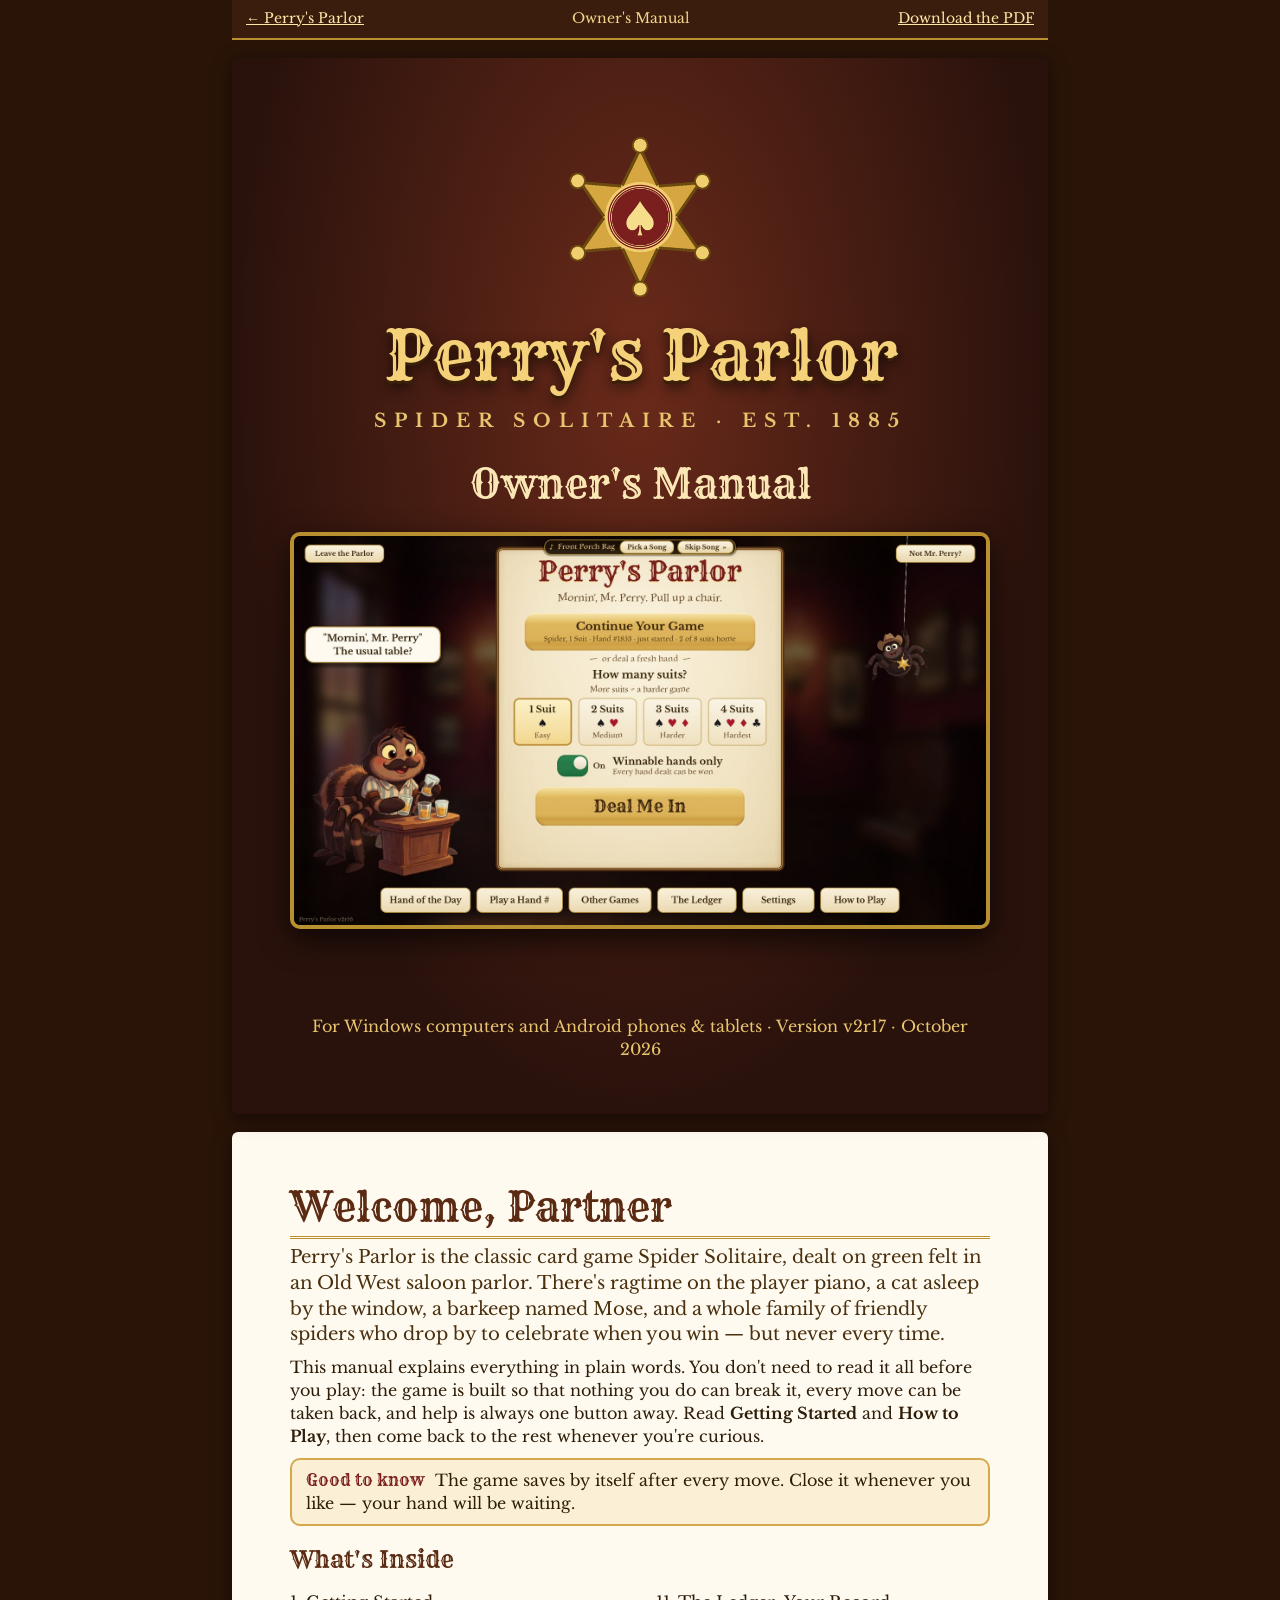
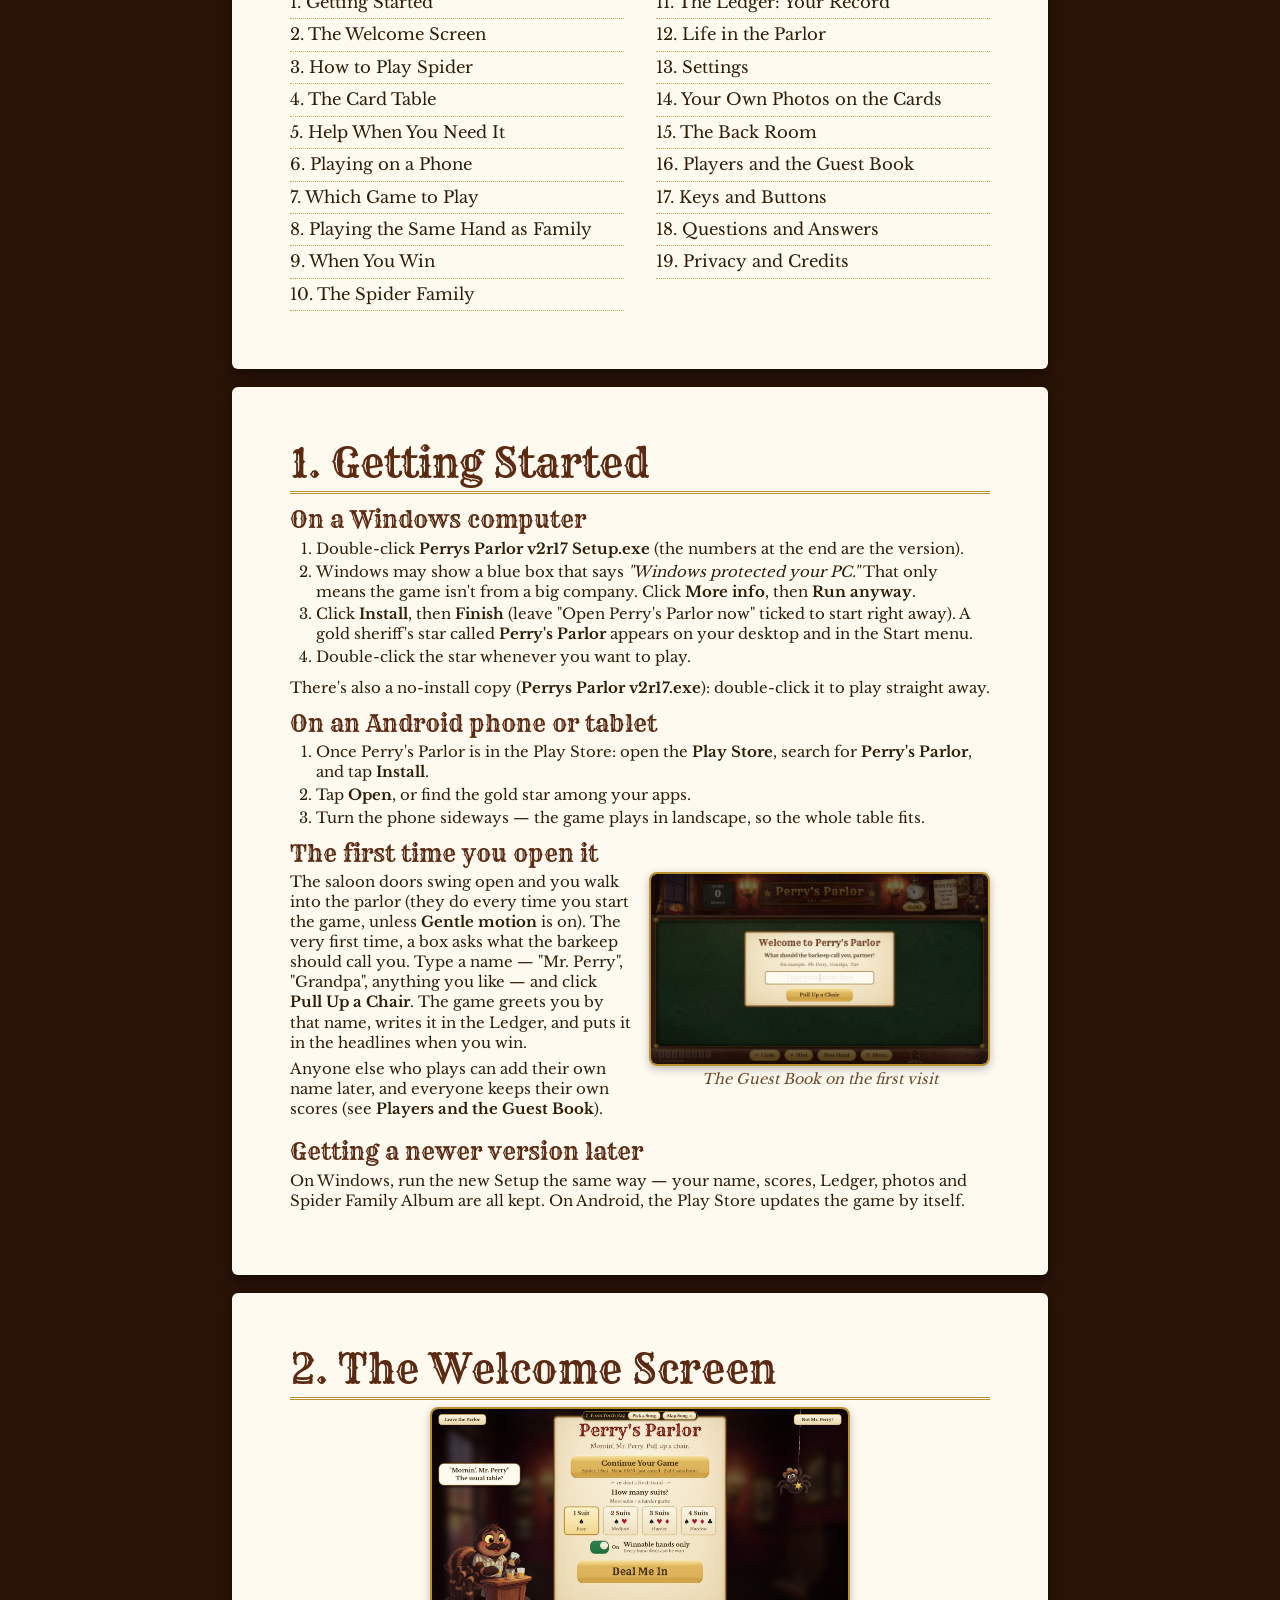
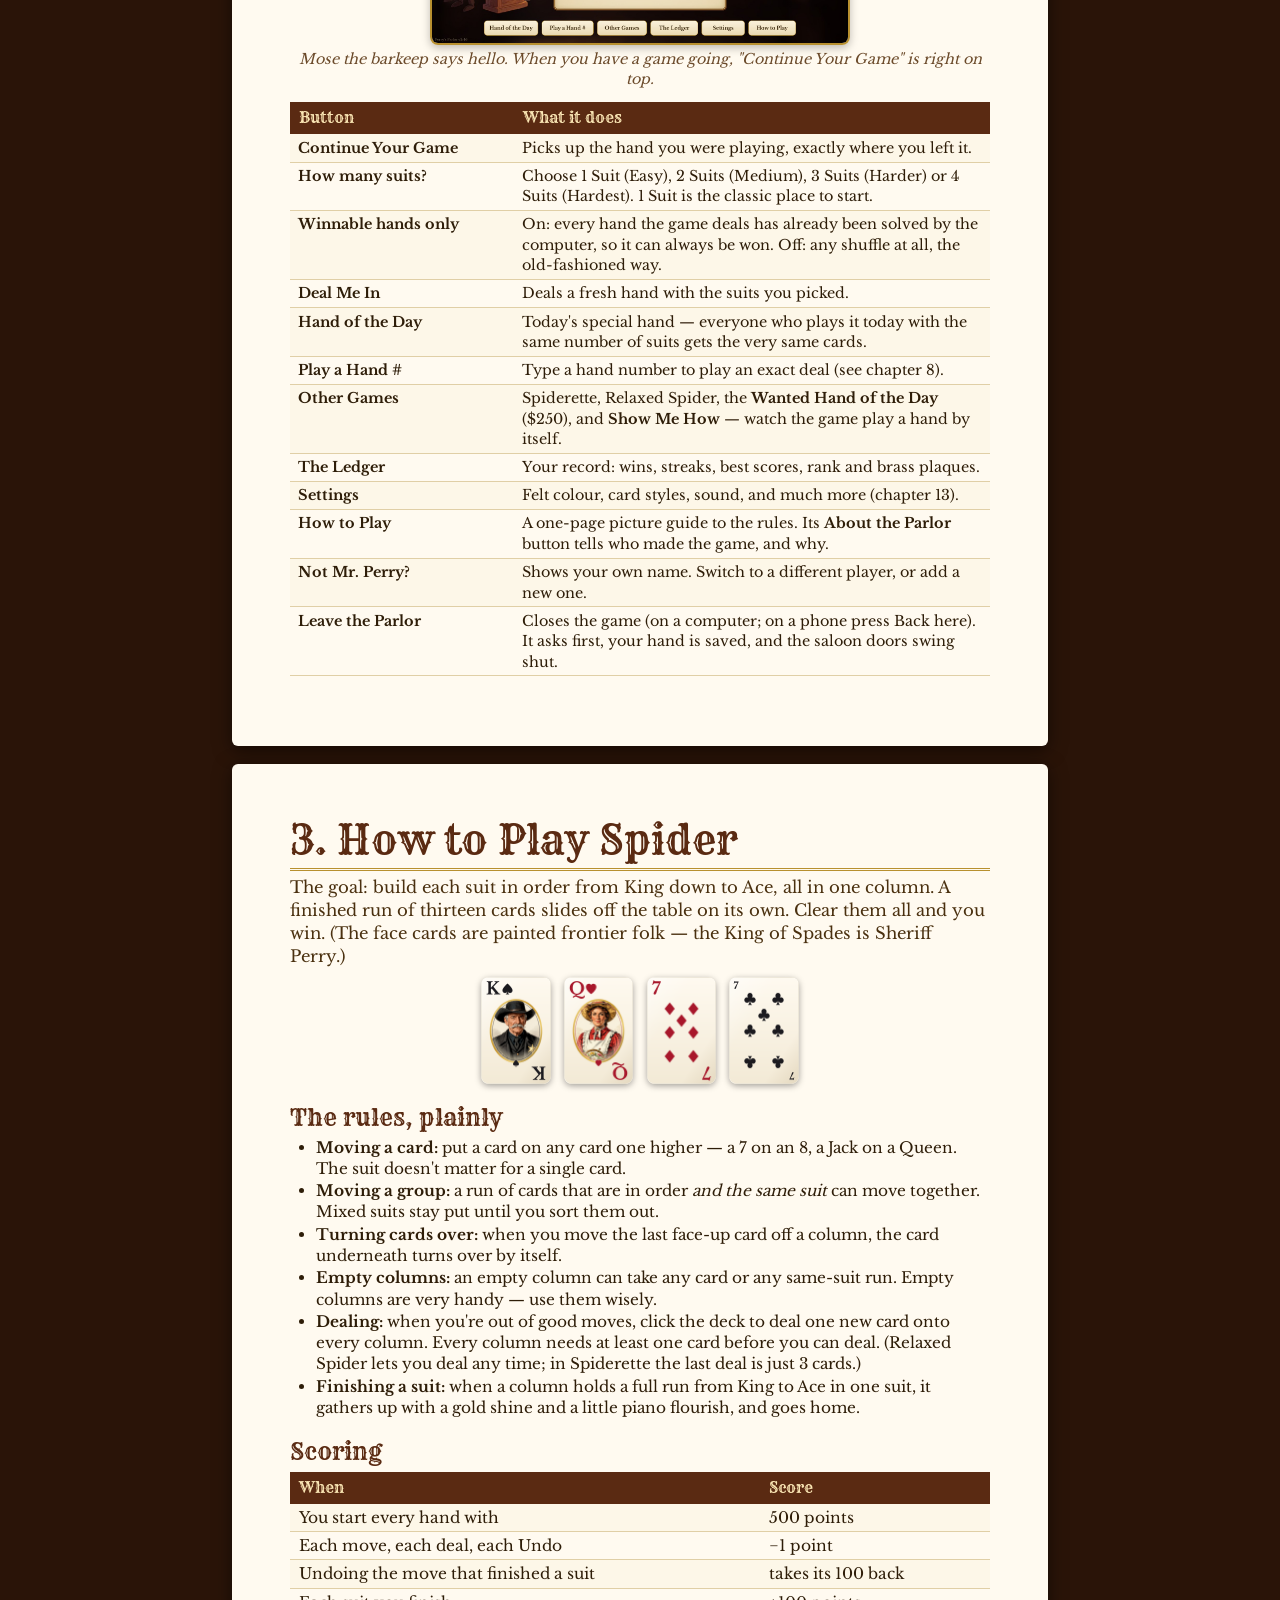
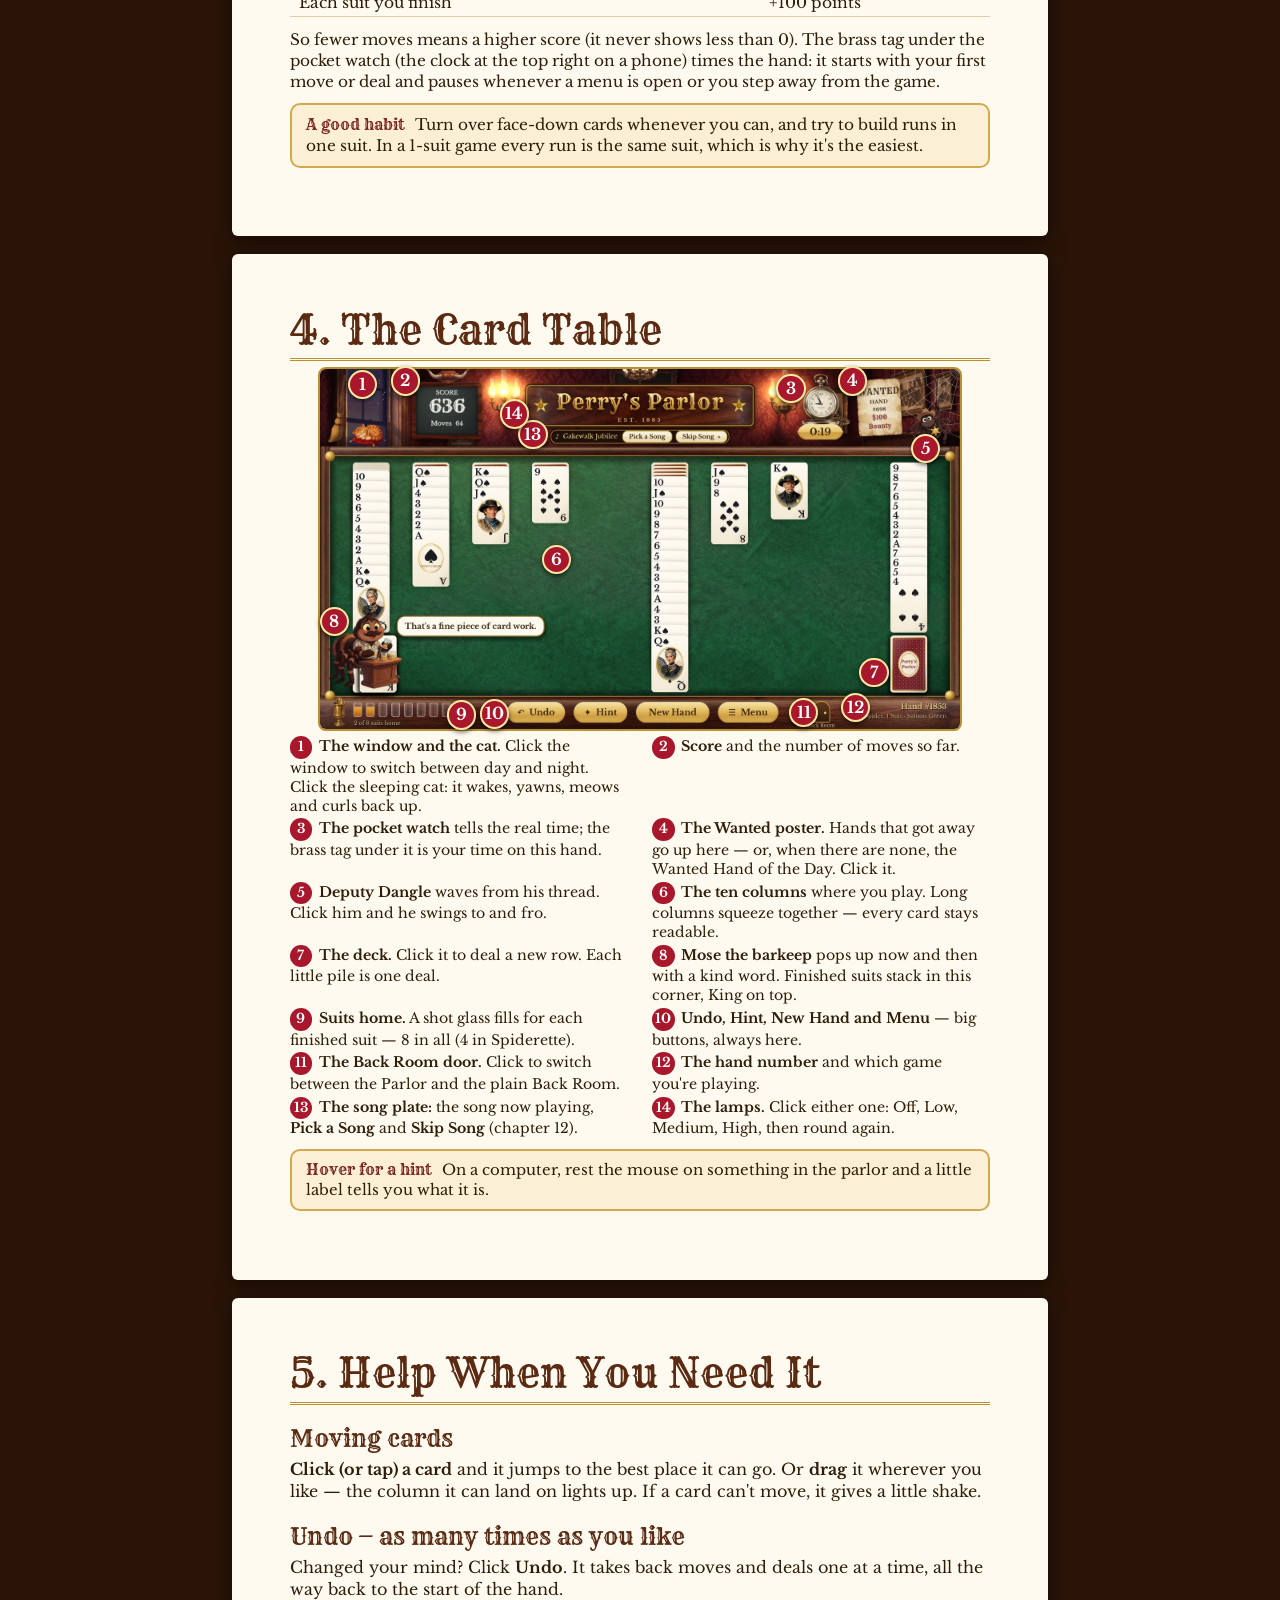
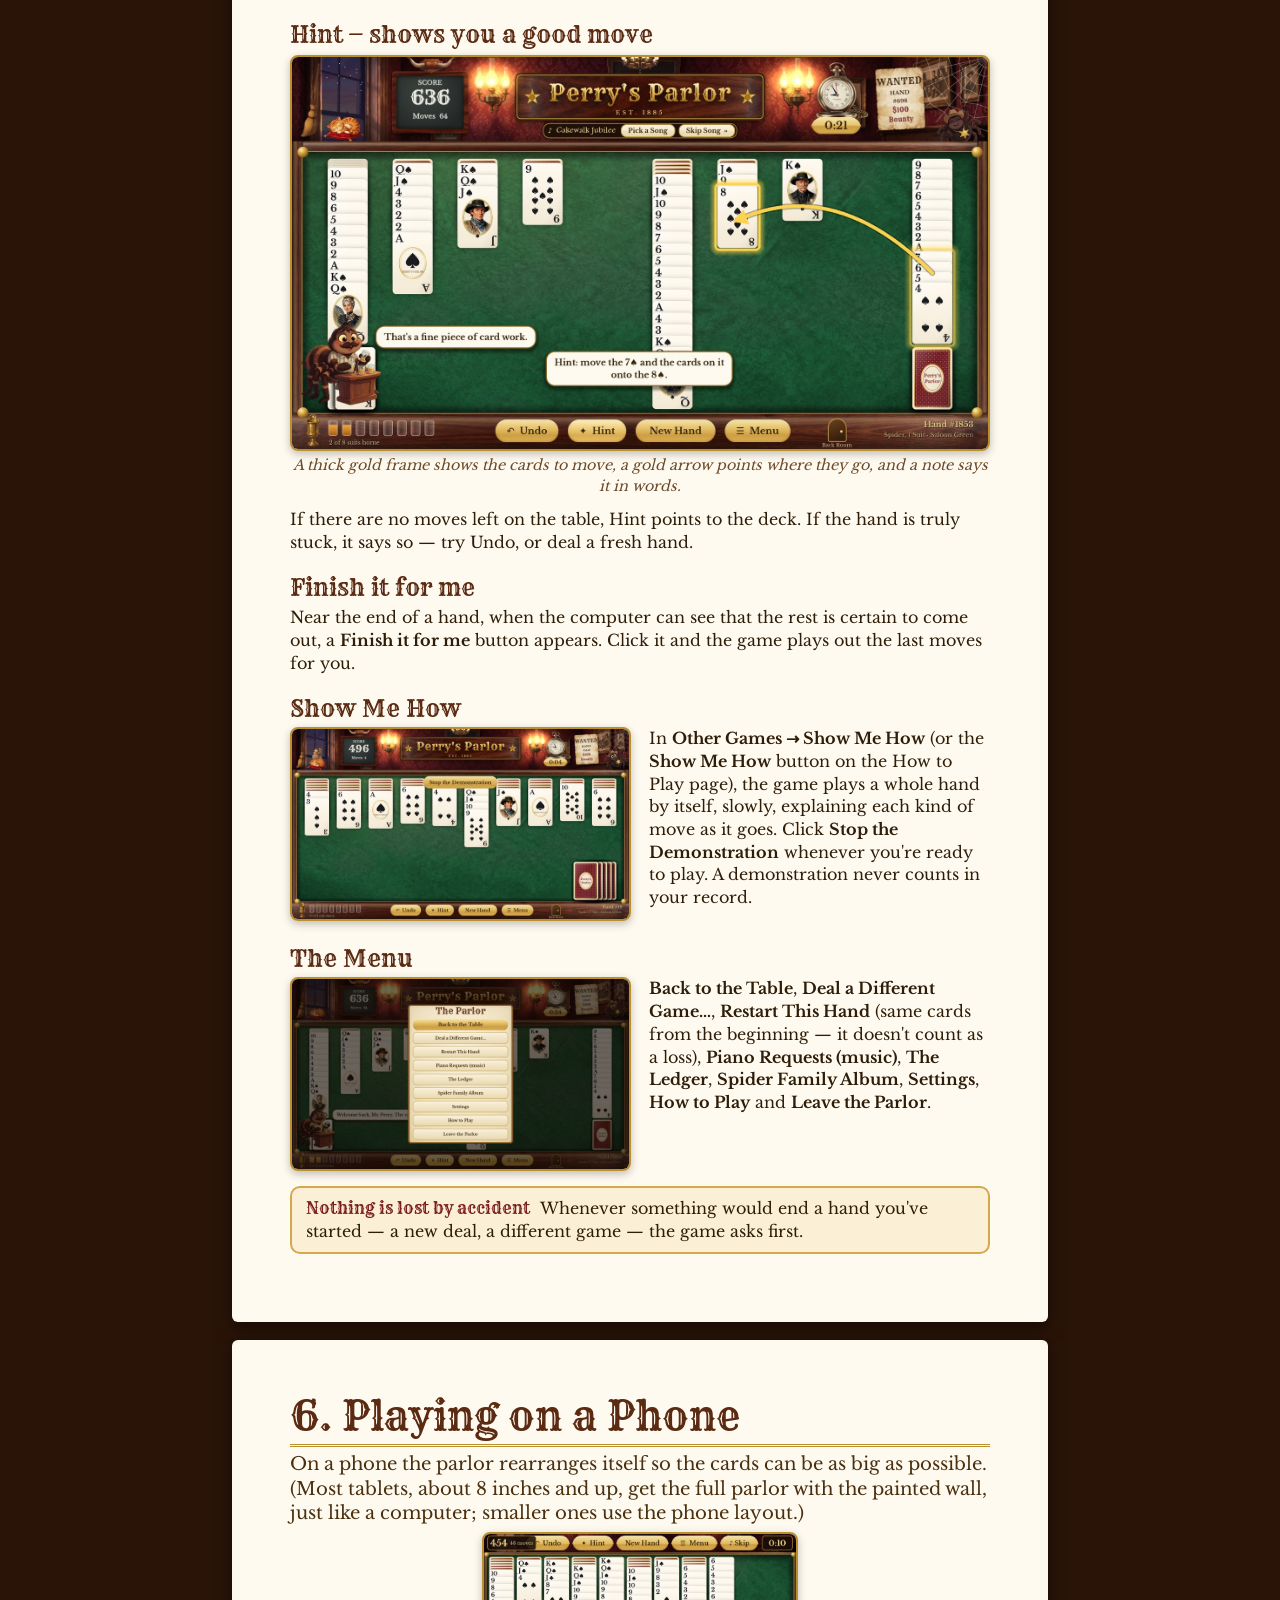
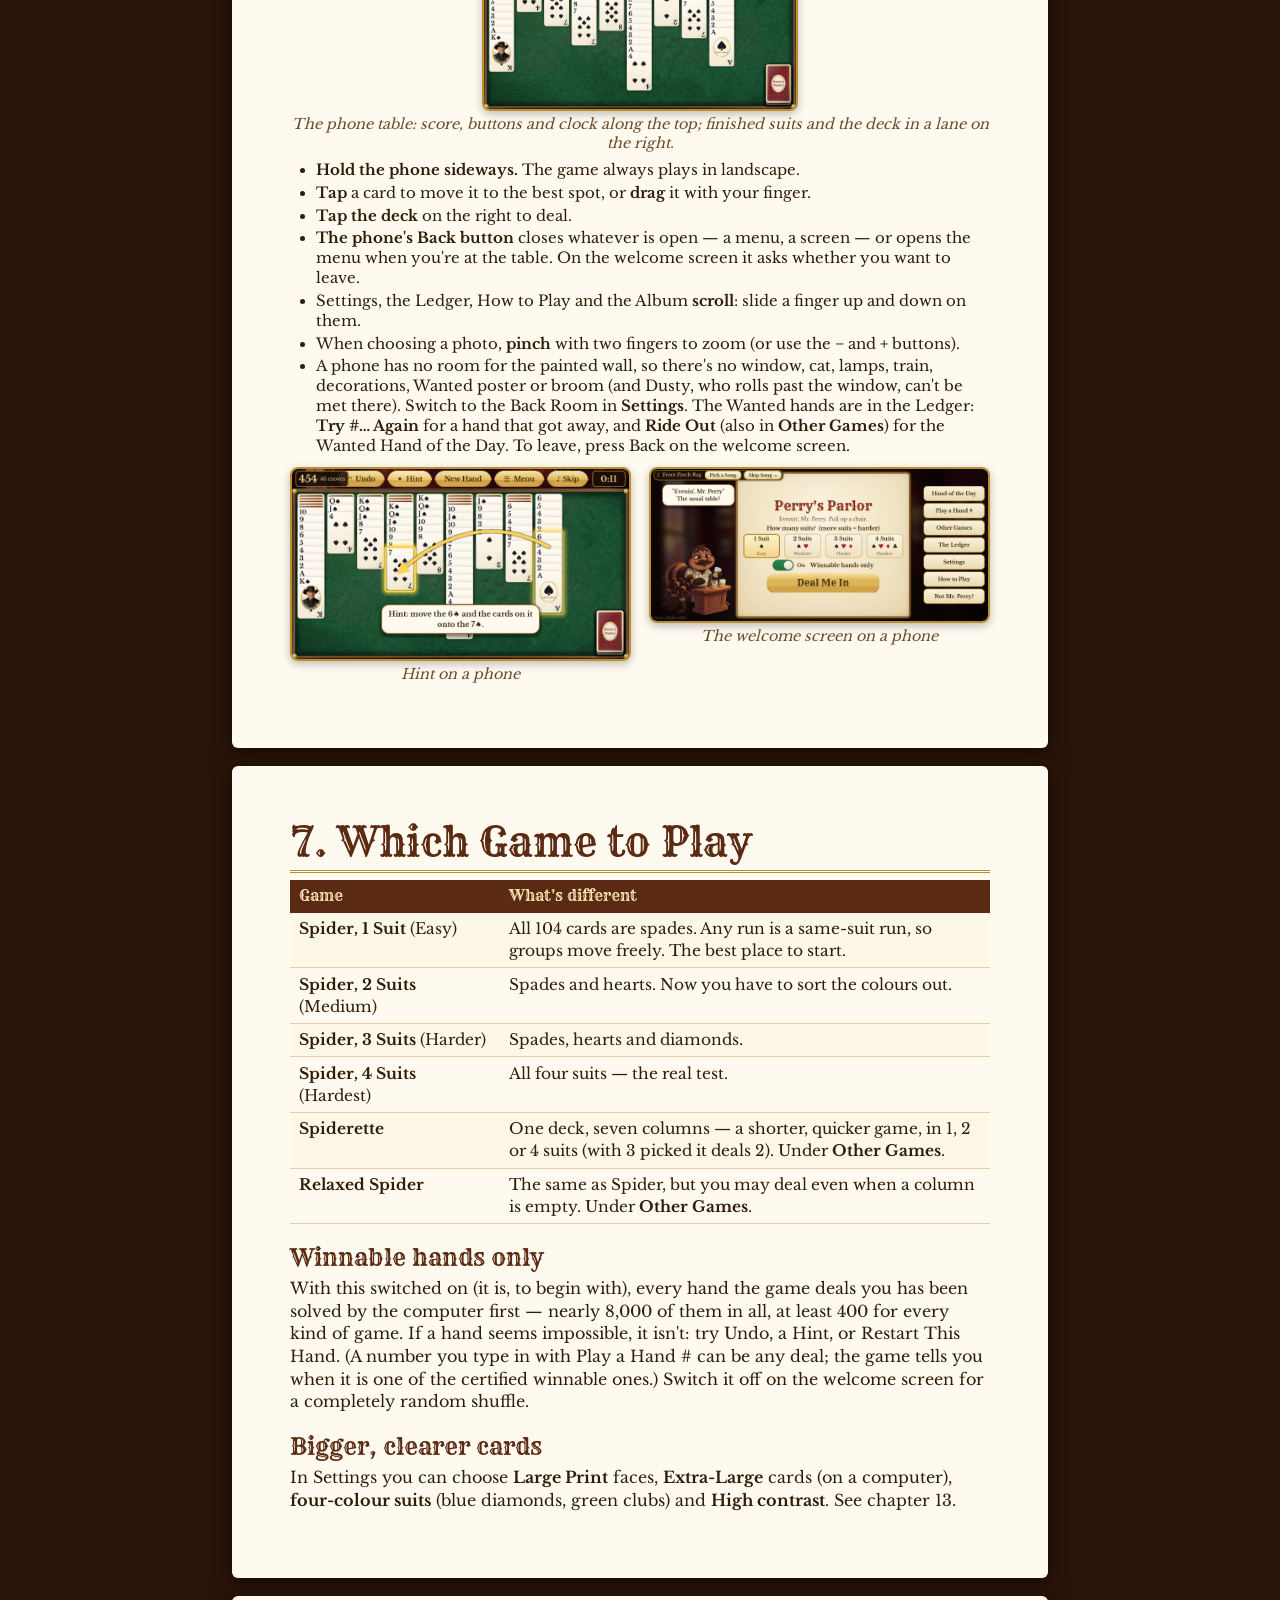
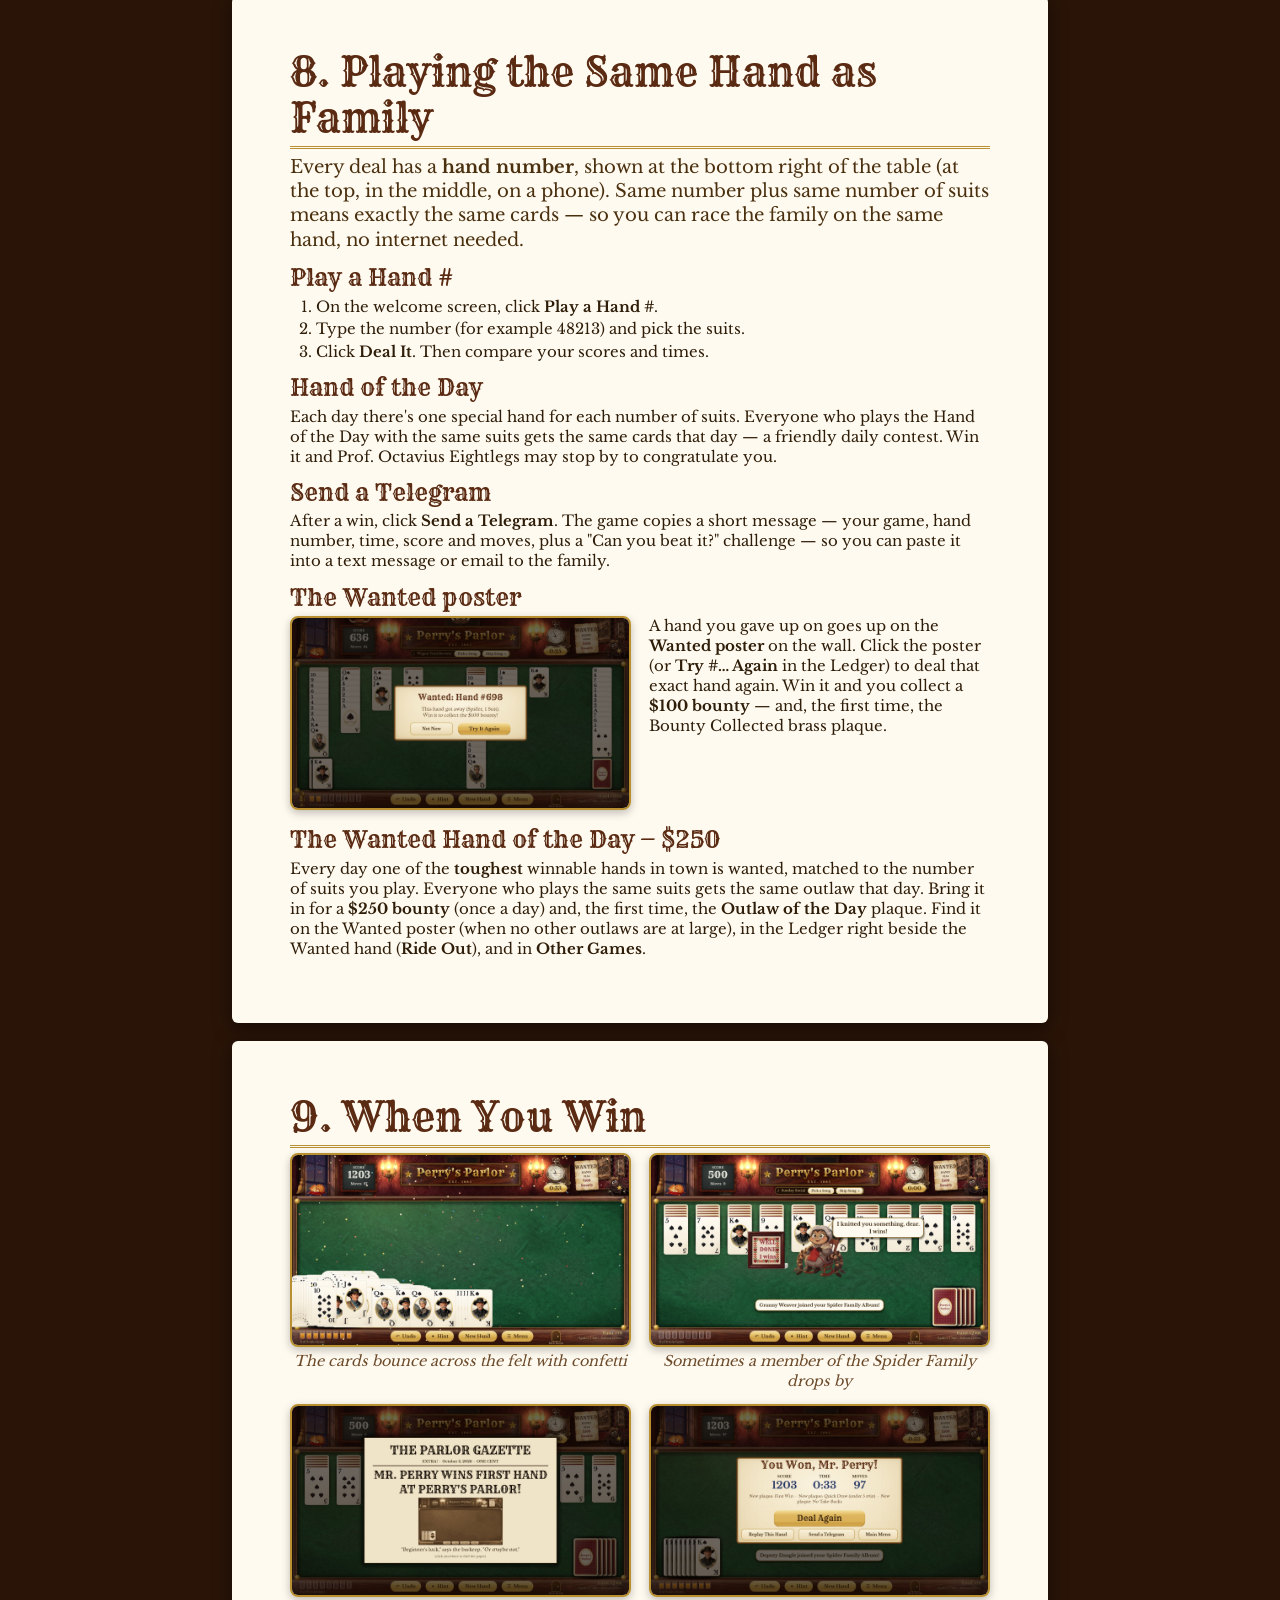
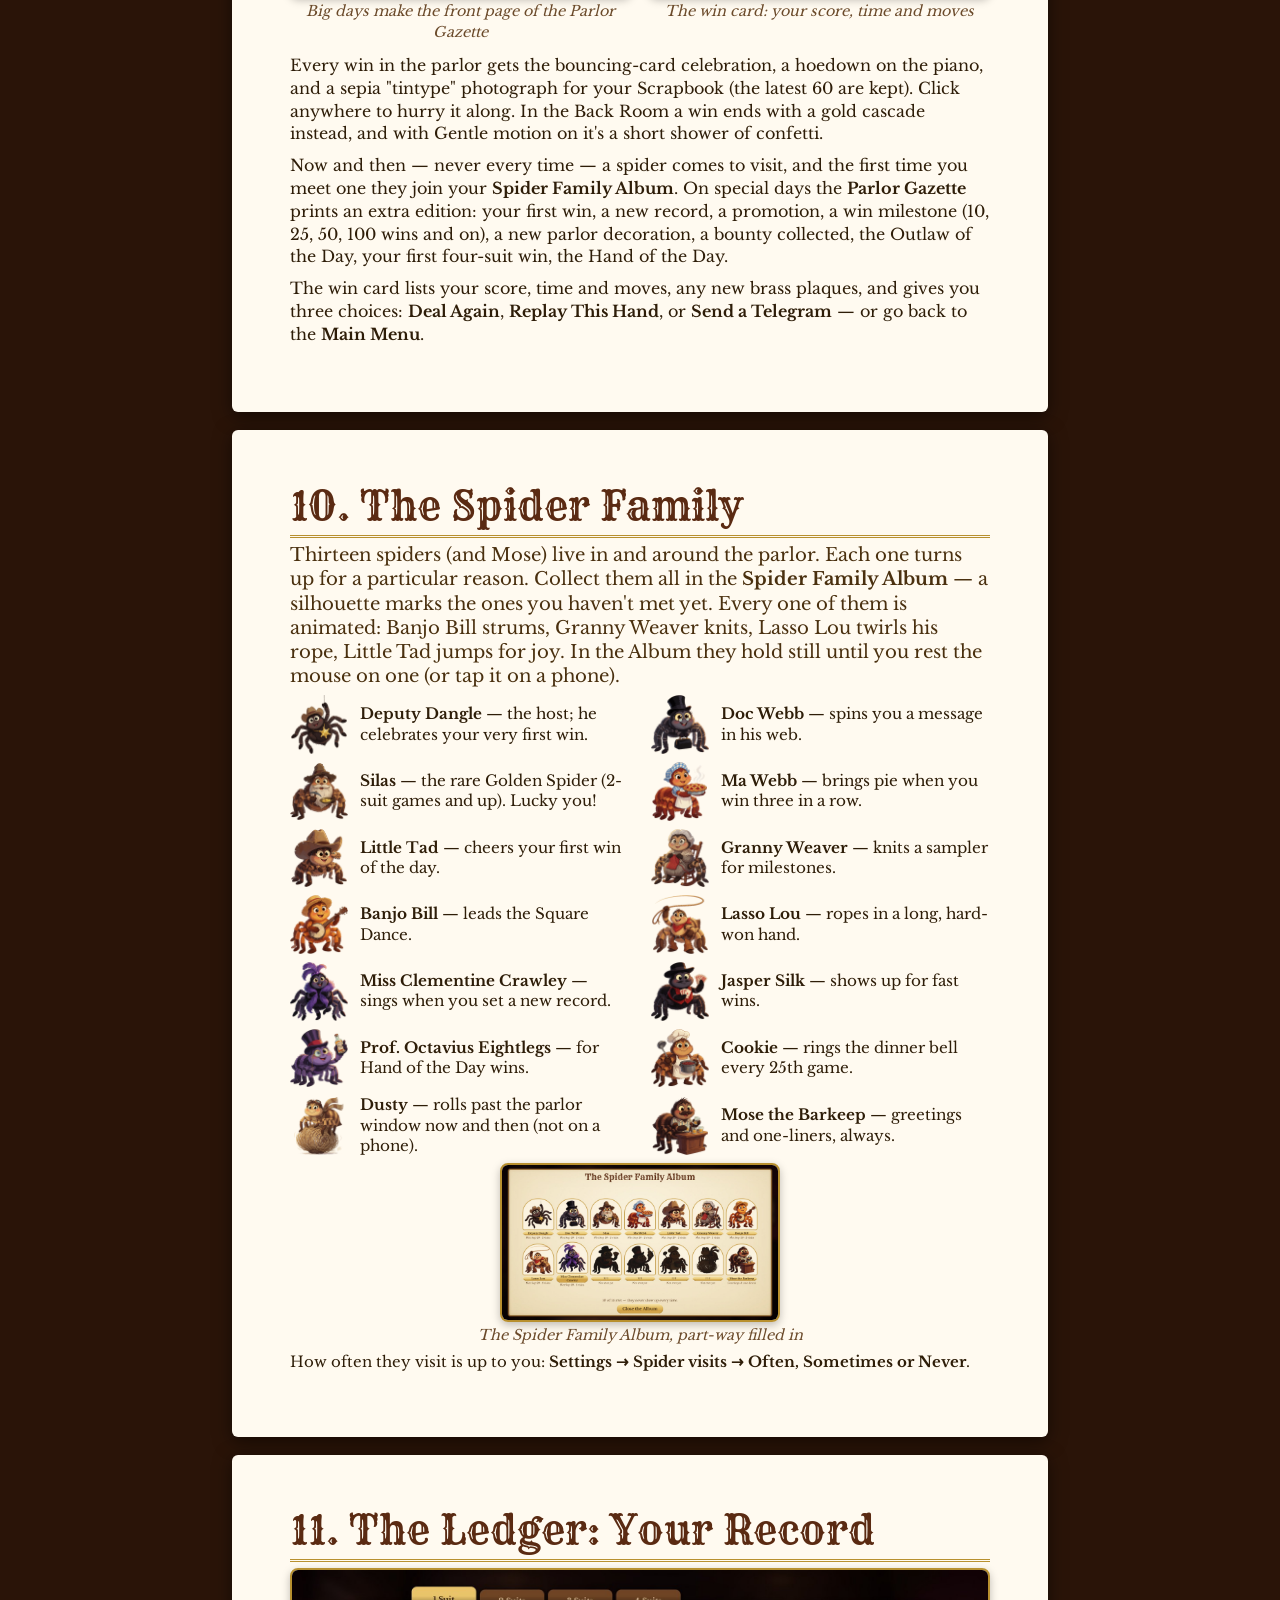
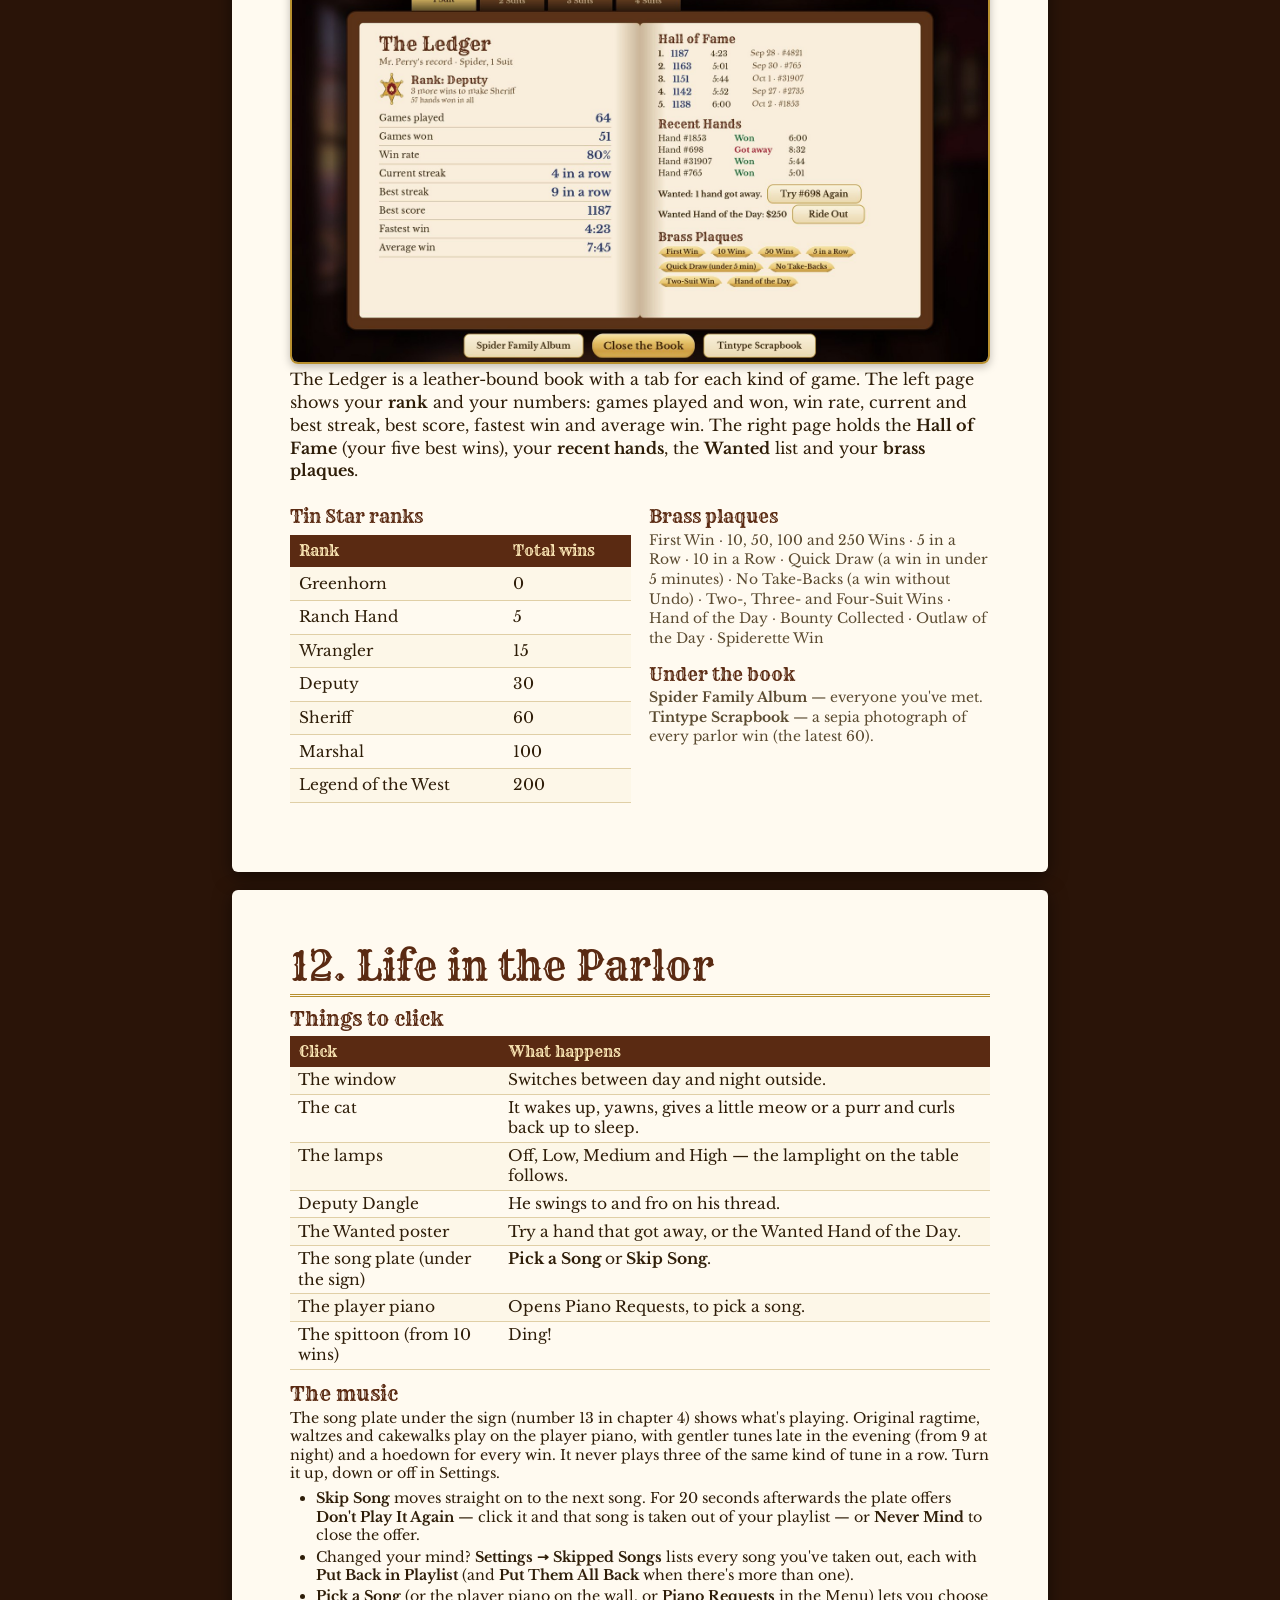
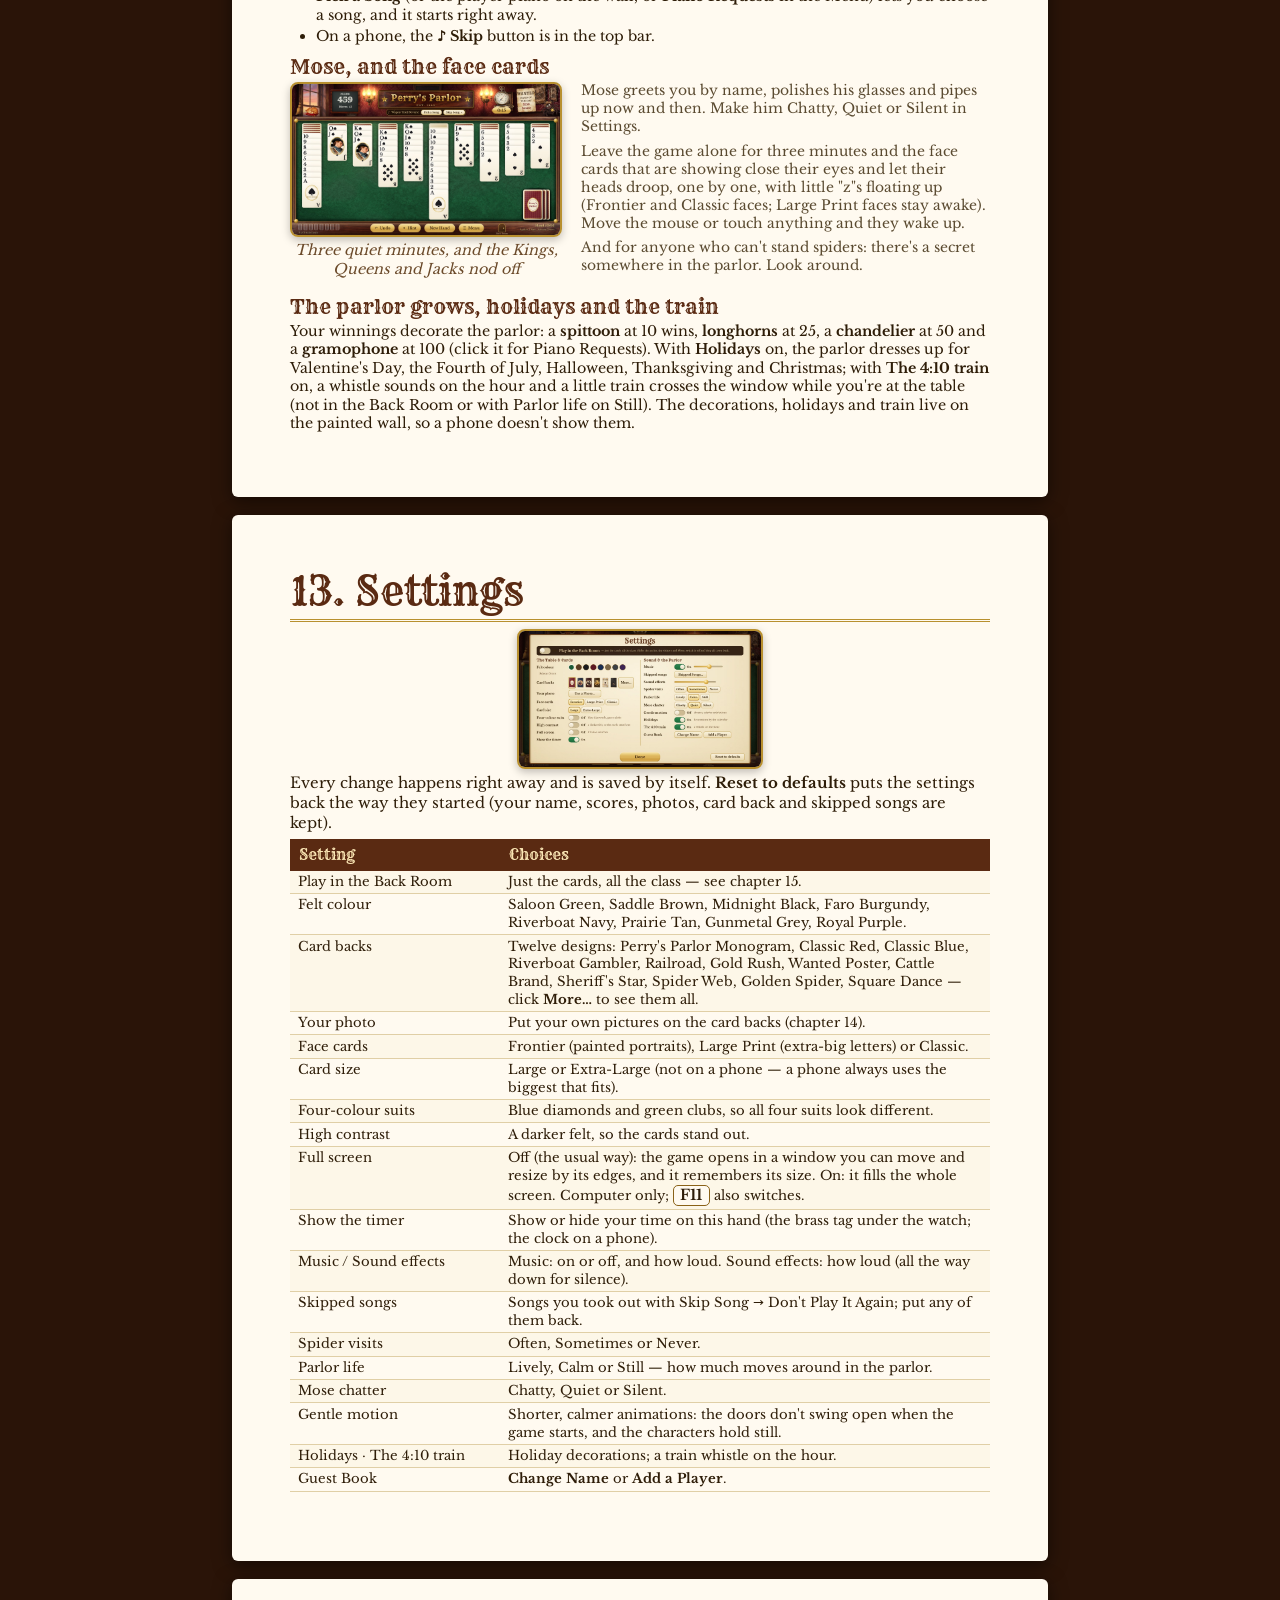
==== commit d89842c9: "Manual v2r17 Co-Authored-By: Claude Opus 5.5 <noreply@anthropic.com>" ====
--- a/manual/index.html
+++ b/manual/index.html
@@ -77,7 +77,7 @@
   <div class="sub">SPIDER SOLITAIRE · EST. 1885</div>
   <div class="om">Owner's Manual</div>
   <img class="hero" src="img/welcome.jpg">
-  <div class="foot">For Windows computers and Android phones &amp; tablets · Version v2r16 · October 2026</div>
+  <div class="foot">For Windows computers and Android phones &amp; tablets · Version v2r17 · October 2026</div>
 </div></section>
 
 <!-- ======================= WELCOME ======================= -->
@@ -105,13 +105,13 @@
 <h1>1. Getting Started</h1>
 <h2>On a Windows computer</h2>
 <ol>
-<li>Double-click <b>Perrys Parlor v2r16 Setup.exe</b> (the numbers at the end are the version).</li>
+<li>Double-click <b>Perrys Parlor v2r17 Setup.exe</b> (the numbers at the end are the version).</li>
 <li>Windows may show a blue box that says <i>"Windows protected your PC."</i> That only means the game isn't from a big company.
 Click <b>More info</b>, then <b>Run anyway</b>.</li>
 <li>Click <b>Install</b>, then <b>Finish</b> (leave "Open Perry's Parlor now" ticked to start right away). A gold sheriff's star called <b>Perry's Parlor</b> appears on your desktop and in the Start menu.</li>
 <li>Double-click the star whenever you want to play.</li>
 </ol>
-<p>There's also a no-install copy (<b>Perrys Parlor v2r16.exe</b>): double-click it to play straight away.</p>
+<p>There's also a no-install copy (<b>Perrys Parlor v2r17.exe</b>): double-click it to play straight away.</p>
 <h2>On an Android phone or tablet</h2>
 <ol>
 <li>Once Perry's Parlor is in the Play Store: open the <b>Play Store</b>, search for <b>Perry's Parlor</b>, and tap <b>Install</b>.</li>
